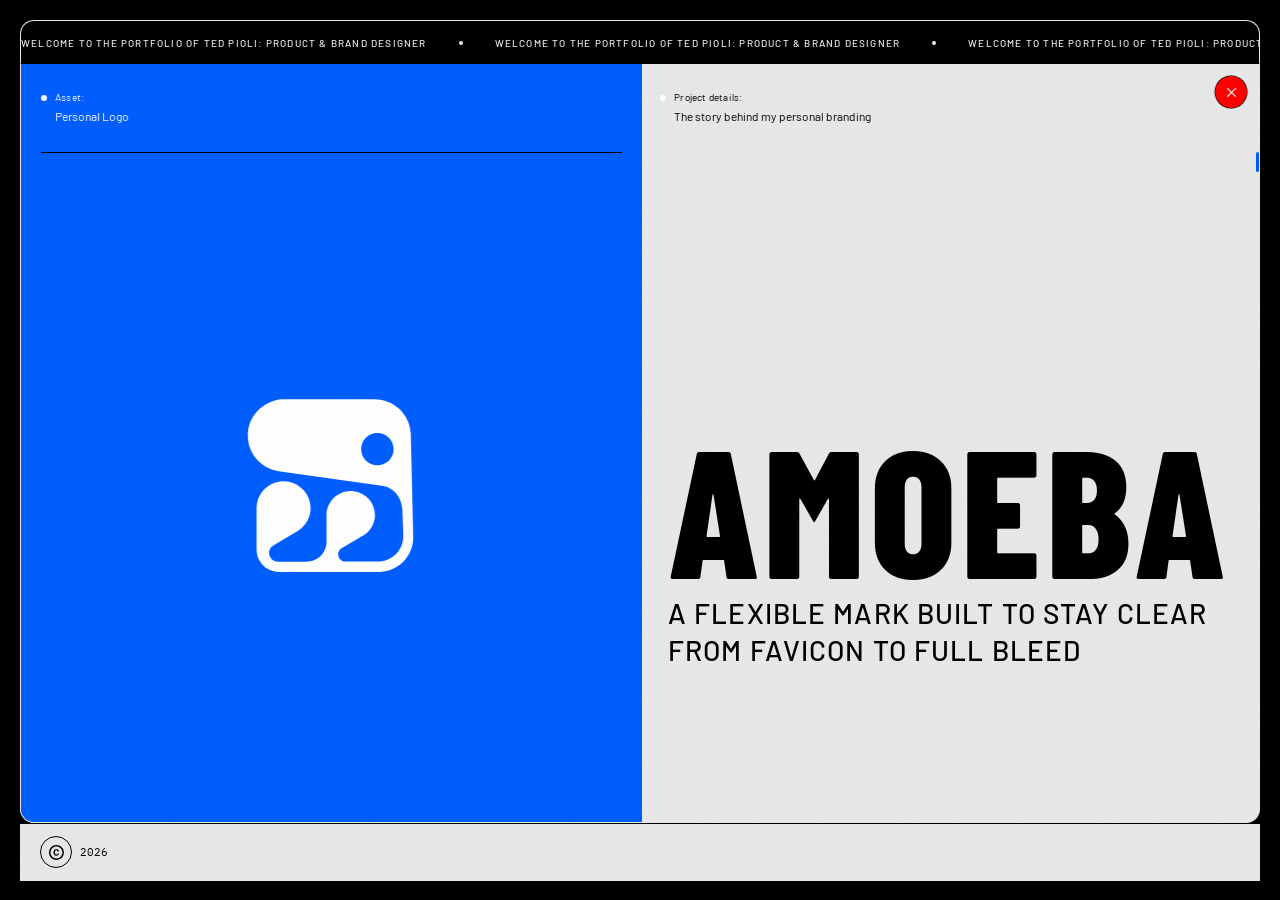
==== about.html @ 4e0f86b6 "Add the copyright overlay and showreel project so visitors can browse credits and a reel highlight, " ====
<!DOCTYPE html>
<html lang="en">
  <head>
    <meta charset="UTF-8" />
    <meta name="viewport" content="width=device-width, initial-scale=1.0, viewport-fit=cover" />
    <title>About the Logo — tedp.io</title>
    <link rel="preconnect" href="https://fonts.googleapis.com" />
    <link rel="preconnect" href="https://fonts.gstatic.com" crossorigin />
    <link
      href="https://fonts.googleapis.com/css2?family=Barlow:wght@300;400;500&family=Barlow+Condensed:wght@800&family=IBM+Plex+Mono:wght@300;400;500&display=swap"
      rel="stylesheet"
    />
    <link rel="stylesheet" href="styles.css?v=20250630top-banner-border" />
    <script>
      (function () {
        var theme = 'light';
        try {
          var saved = localStorage.getItem('theme');
          if (saved === 'dark' || saved === 'light') theme = saved;
        } catch (e) {}
        document.documentElement.setAttribute('data-theme', theme);
      })();
    </script>
    <script src="entry-guard.js"></script>
  </head>
  <body class="about-page is-about-enter-pending is-about-story-layout-pending">
    <script>
      (function () {
        try {
          if (window.matchMedia('(max-width: 900px)').matches) {
            document.body.classList.remove('is-about-enter-pending');
          }
        } catch (e) {}
      })();
    </script>
    <div class="site-grain" aria-hidden="true"></div>
    <div class="cursor-dot" id="cursor-dot" aria-hidden="true">
      <span class="cursor-dot-label text-label">Copy</span>
    </div>
    <div class="page-wrapper">
      <div class="top-banner-shell">
        <div
          class="top-banner-reveal"
          id="top-banner-shell"
          role="button"
          tabindex="0"
          aria-label="Hide announcement banner"
        >
          <div class="top-banner-marquee" id="top-banner-marquee">
            <div class="top-banner-marquee-track" id="top-banner-marquee-track" aria-hidden="true"></div>
          </div>
        </div>
      </div>
      <div class="app app--about">
        <button
          type="button"
          class="top-banner-reveal-edge"
          id="top-banner-reveal-edge"
          hidden
          aria-label="Show announcement banner"
        ></button>
        <div class="about-layout">
          <div class="about-layer about-layer--black">
            <div class="about-lockup about-lockup--right">
              <div class="meta-item">
                <div class="meta-label-row">
                  <span class="meta-dot"></span>
                  <span class="text-label meta-label">Project details</span>
                </div>
                <span class="text-ui-sm meta-value">The story behind my personal branding</span>
              </div>
            </div>

            <main class="about-panel-right" id="about-panel-right-scroll">
              <div class="project-text about-story">
                <div class="title-block about-story-title-block">
                  <h1 class="text-title project-title about-story-title">Amoeba</h1>
                  <h3 class="project-desc about-story-subhead">
                    A flexible mark built to stay clear from favicon to full bleed
                  </h3>
                </div>
                <div class="about-story-body">
                <p>
                  Lorem ipsum dolor sit amet, consectetur adipiscing elit. Sed do eiusmod tempor incididunt ut labore et dolore magna aliqua. Ut enim ad minim veniam, quis nostrud exercitation ullamco laboris nisi ut aliquip ex ea commodo consequat. Duis aute irure dolor in reprehenderit in voluptate velit esse cillum dolore eu fugiat nulla pariatur.
                </p>
                <p>
                  The personal mark began as a simple exercise in contrast: a geometric symbol that could hold its own at favicon scale and still feel intentional on a full-bleed slide. Early sketches explored how much personality could live inside a single silhouette before the form stopped reading as a logo and started reading as illustration.
                </p>
                <figure class="about-story-figure">
                  <div class="hero-panel">
                    <div class="hero-placeholder" role="img" aria-label="Early logo sketch exploration">
                      <svg class="hero-placeholder-icon" viewBox="0 0 24 24" fill="none" stroke="currentColor" stroke-width="1.5" aria-hidden="true">
                        <rect x="3" y="3" width="18" height="18" rx="2"/>
                        <circle cx="8.5" cy="8.5" r="1.5"/>
                        <path d="M21 15l-5-5L5 21"/>
                      </svg>
                    </div>
                  </div>
                </figure>
                <p>
                  Color was the second decision. Blue became the anchor because it already carried meaning across the portfolio — a signal of clarity, systems thinking, and the calm required to work inside complex product environments. The mark needed to feel native to that world rather than bolted on as decoration.
                </p>
                <p>
                  Typography followed structure. The wordmark was kept minimal so the symbol could lead in constrained spaces: browser tabs, app chrome, export sheets, and presentation covers. When the two appear together, the hierarchy is deliberate — icon first, name second, always with enough breathing room to avoid crowding.
                </p>
                <figure class="about-story-figure">
                  <div class="hero-panel">
                    <div class="hero-placeholder" role="img" aria-label="Mark scale comparison across surfaces">
                      <svg class="hero-placeholder-icon" viewBox="0 0 24 24" fill="none" stroke="currentColor" stroke-width="1.5" aria-hidden="true">
                        <rect x="3" y="3" width="18" height="18" rx="2"/>
                        <circle cx="8.5" cy="8.5" r="1.5"/>
                        <path d="M21 15l-5-5L5 21"/>
                      </svg>
                    </div>
                  </div>
                </figure>
                <p>
                  Texture entered later. Grain and soft noise were added to keep the brand from feeling overly clinical. The portfolio is full of precise interfaces; the identity needed a human counterweight — something that suggested craft, iteration, and the imperfect process behind polished outcomes.
                </p>
                <p>
                  Application rules stayed intentionally light. The logo should work on dark fields, saturated brand blue, and neutral paper-like backgrounds without requiring a separate system for every edge case. That flexibility mattered more than a large matrix of locked variants.
                </p>
                <figure class="about-story-figure">
                  <div class="hero-panel">
                    <div class="hero-placeholder" role="img" aria-label="Logo applied across portfolio surfaces">
                      <svg class="hero-placeholder-icon" viewBox="0 0 24 24" fill="none" stroke="currentColor" stroke-width="1.5" aria-hidden="true">
                        <rect x="3" y="3" width="18" height="18" rx="2"/>
                        <circle cx="8.5" cy="8.5" r="1.5"/>
                        <path d="M21 15l-5-5L5 21"/>
                      </svg>
                    </div>
                  </div>
                </figure>
                <p>
                  In practice, the mark functions as a signature rather than a campaign device. It appears where ownership matters: case study headers, contact surfaces, exported artifacts, and the quiet moments between projects when the site is simply waiting for the next piece of work.
                </p>
                <p>
                  The collaboration that produced the final form pushed the symbol toward something more legible at small sizes without sanding away its character. Review sessions focused on silhouette clarity, stroke weight, and how the mark sat beside project titles in the portfolio grid.
                </p>
                <p>
                  Versioning stayed lightweight. Rather than a large family of colorways, the system relies on a single primary mark, a reversed treatment for dark fields, and clear minimum-size guidance. That restraint keeps the identity easy to apply inside a site that already carries a lot of visual information.
                </p>
                <figure class="about-story-figure">
                  <div class="hero-panel">
                    <div class="hero-placeholder" role="img" aria-label="Final mark construction and spacing notes">
                      <svg class="hero-placeholder-icon" viewBox="0 0 24 24" fill="none" stroke="currentColor" stroke-width="1.5" aria-hidden="true">
                        <rect x="3" y="3" width="18" height="18" rx="2"/>
                        <circle cx="8.5" cy="8.5" r="1.5"/>
                        <path d="M21 15l-5-5L5 21"/>
                      </svg>
                    </div>
                  </div>
                </figure>
                <p>
                  Motion was considered but kept subtle. The static mark remains the default everywhere, while animation appears only where it reinforces orientation — page entry, overlay transitions, and small hover states that echo the portfolio’s existing interaction language.
                </p>
                <p>
                  The result is a compact identity system built for a working portfolio — recognizable, adaptable, and honest about its role. It does not try to dominate the work on display. It orients the viewer, names the practice, and gets out of the way.
                </p>
                <div class="about-story-signature" aria-hidden="true">
                  <img
                    class="about-story-signature-mark"
                    src="assets/about-signature-placeholder.svg"
                    alt=""
                    width="280"
                    height="72"
                    decoding="async"
                  />
                </div>
                </div>
              </div>
            </main>

            <a
              href="home.html"
              class="header-shade-close about-close"
              aria-label="Close and return to portfolio"
            >
              <svg width="14" height="14" viewBox="0 0 14 14" fill="none" stroke="currentColor" stroke-width="1.5" aria-hidden="true">
                <path d="M2 2l10 10M12 2L2 12" stroke-linecap="round"/>
              </svg>
            </a>
          </div>

          <div class="about-layer about-layer--blue">
            <div class="about-lockup about-lockup--left">
              <div class="meta-item">
                <div class="meta-label-row">
                  <span class="meta-dot"></span>
                  <span class="text-label meta-label">Asset</span>
                </div>
                <span class="text-ui-sm meta-value">Personal Logo</span>
              </div>
            </div>

            <aside class="about-panel-left" aria-label="About the logo">
              <div class="about-left-frame">
                <img
                  class="about-logo-mark"
                  src="assets/logo icon static.svg"
                  alt=""
                  width="220"
                  height="220"
                  decoding="async"
                />
              </div>
            </aside>

            <a
              href="home.html"
              class="header-shade-close about-close about-close--blue"
              aria-label="Close and return to portfolio"
            >
              <svg width="14" height="14" viewBox="0 0 14 14" fill="none" stroke="currentColor" stroke-width="1.5" aria-hidden="true">
                <path d="M2 2l10 10M12 2L2 12" stroke-linecap="round"/>
              </svg>
            </a>
          </div>
        </div>
      </div>

      <div class="footer-shell" id="footer-shell">
        <footer class="footer">
          <div class="footer-left">
            <div class="footer-copyright-group">
              <button type="button" class="footer-copyright-btn" aria-label="Copyright">
                <img src="assets/copyright.svg" alt="" class="footer-copyright-btn-icon" width="15" height="15" decoding="async" aria-hidden="true" />
              </button>
              <span class="text-caption text-display footer-year">2026</span>
            </div>
          </div>
        </footer>
      </div>
    </div>

    <div class="copyright-stage" id="copyright-stage" hidden aria-hidden="true"></div>

    <script src="cursor.js?v=20250630batch-v1"></script>
    <script src="marquee.js"></script>
    <script src="scrollbar.js"></script>
    <script src="pull-to-refresh.js?v=20250630batch-v1"></script>
    <script src="about.js?v=20250630batch-v1"></script>
    <script src="copyright.js?v=20250630batch-v1"></script>
  </body>
</html>
---- styles.css ----
*, *::before, *::after {
  box-sizing: border-box;
  margin: 0;
  padding: 0;
}

:root {
  --bg-page: #000000;
  --bg-app: var(--bg-main);
  --bg-header: var(--bg-app);
  --bg-sidebar: var(--bg-main);
  --bg-projects-panel: var(--bg-sidebar);
  --bg-main: #e8e8e8;
  --bg-hover: rgba(0, 0, 0, 0.04);
  --border-width: 0.5px;
  --site-chrome-border-width: 1px;
  --border: rgba(0, 0, 0, 0.1);
  --border-subtle: rgba(0, 0, 0, 0.06);
  --text-primary: #000000;
  --logo-part-filter: brightness(0) saturate(100%) invert(94%) sepia(3%) saturate(13%) hue-rotate(314deg) brightness(104%) contrast(92%);
  --text-gray: #000000;
  --text-secondary: var(--text-gray);
  --text-muted: #000000;
  --meta-dot: #000000;
  --accent: #2563eb;
  --app-border: rgba(0, 0, 0, 0.06);
  --project-number-bg: rgba(0, 0, 0, 0.02);
  --project-number-border: rgba(0, 0, 0, 0.12);
  --project-number-radius: 6px;
  --app-shadow: 0 32px 100px rgba(0, 0, 0, 0.12);
  --font-sans: 'Barlow', system-ui, sans-serif;
  --font-mono: 'IBM Plex Mono', monospace;
  --font-project-title: 'IBM Plex Mono', monospace;
  --font-project-detail-title: 'Barlow Condensed', sans-serif;
  --font-project-subhead: 'Saira Extra Condensed', sans-serif;
  --font-family-sans: var(--font-sans);
  --font-family-display: var(--font-project-title);
  --text-size-overline: 10px;
  --text-size-caption-sm: 9px;
  --text-size-caption: 11px;
  --text-size-ui-sm: 12px;
  --text-size-ui: 13px;
  --text-size-heading: calc(12px * 1.35);
  --text-size-subtitle: calc(12px * 1.625);
  --text-size-project-subhead: clamp(20px, 1.35vw + 14px, 28px);
  --text-leading-subhead: 1.32;
  --text-size-prose: calc(13px * 2.25);
  --text-size-title: clamp(28px, 5vw, calc(19px * 4));
  --text-size-list: calc(12px * 1.35 - 3px);
  --text-size-list-meta: calc(10px * 1.2);
  --text-leading-tight: 1.1;
  --text-leading-snug: 1.15;
  --text-leading-prose: 1.35;
  --text-leading-normal: 1.4;
  --text-leading-relaxed: 1.6;
  --text-leading-loose: 1.65;
  --text-tracking-tight: -0.02em;
  --text-tracking-display: 0.03em;
  --text-tracking-label: 0.02em;
  --text-tracking-project-subhead: 0.06em;
  --text-tracking-caps: 0.12em;
  --text-weight-light: 300;
  --text-weight-regular: 400;
  --text-weight-medium: 500;
  --text-weight-bold: 700;
  --sidebar-min: 220px;
  --sidebar-width: 388px;
  --sidebar-width-default: 388px;
  --sidebar-desc-threshold: calc(var(--sidebar-width-default) * 1.3);
  --sidebar-filter-wrap-threshold: 388px;
  --sidebar-reopen-tab-width: 36px;
  --sidebar-collapsed-content-gap: 12px;
  --sidebar-desktop-duration: var(--duration-normal);
  --sidebar-panel-toggle-duration: 0.38s;
  --sidebar-panel-toggle-ease: cubic-bezier(0.34, 1.2, 0.64, 1);
  --main-inline-padding-expanded: 28px;
  --divider-color: rgba(0, 0, 0, 0.1);
  --divider-hover: rgba(0, 0, 0, 0.22);
  --brand-blue: #005eff;
  --brand-green: #00a04e;
  --cursor-size: 8px;
  --cursor-size-hover: 11px;
  --cursor-hidden: url("data:image/svg+xml,%3Csvg xmlns='http://www.w3.org/2000/svg' width='1' height='1'%3E%3C/svg%3E") 0 0, none;
  --cursor-col-resize: url("data:image/svg+xml,%3Csvg xmlns='http://www.w3.org/2000/svg' width='32' height='32' viewBox='0 0 32 32'%3E%3Crect x='15' y='8' width='2' height='16' fill='%23005eff'/%3E%3Cpath fill='%23005eff' d='M14 15v2h5v4l-6-5 6-5v4h-5z'/%3E%3Cpath fill='%23005eff' d='M18 15v2h-5v4l6-5-6-5v4h5z'/%3E%3C/svg%3E") 16 16, col-resize;
  --cursor-ns-resize: url("data:image/svg+xml,%3Csvg xmlns='http://www.w3.org/2000/svg' width='32' height='32' viewBox='0 0 32 32'%3E%3Crect x='8' y='15' width='16' height='2' fill='%23005eff'/%3E%3Cpath fill='%23005eff' d='M15 6h2v6h4l-5 5-5-5h4V6z'/%3E%3Cpath fill='%23005eff' d='M15 26h2v-6h4l-5-5-5 5h4v6z'/%3E%3C/svg%3E") 16 16, ns-resize;
  --cursor-footer-reveal-up: url("data:image/svg+xml,%3Csvg xmlns='http://www.w3.org/2000/svg' width='32' height='32' viewBox='0 0 32 32'%3E%3Cg transform='scale(1,-1) translate(0,-32)'%3E%3Crect x='8' y='15' width='16' height='2' fill='%23005eff'/%3E%3Cpath fill='%23005eff' d='M15 6h2v6h4l-5 5-5-5h4V6z'/%3E%3C/g%3E%3C/svg%3E") 16 16, pointer;
  --cursor-footer-reveal-down: url("data:image/svg+xml,%3Csvg xmlns='http://www.w3.org/2000/svg' width='32' height='32' viewBox='0 0 32 32'%3E%3Crect x='8' y='15' width='16' height='2' fill='%23005eff'/%3E%3Cpath fill='%23005eff' d='M15 6h2v6h4l-5 5-5-5h4V6z'/%3E%3C/svg%3E") 16 16, pointer;
  --project-item-hover-bg: var(--brand-blue);
  --project-item-focus-outline: color-mix(in srgb, var(--brand-blue) 50%, white);
  --project-item-pressed-bg: #004bcc;
  --project-item-highlight-gap: 3px;
  --red-close-btn-size: 28px;
  --red-close-btn-bg: #ff0000;
  --red-close-btn-hover-bg: color-mix(in srgb, #ffffff 16%, #ff0000);
  --red-close-btn-hover-border: color-mix(in srgb, #000000 10%, #ff0000);
  --red-close-btn-active-bg: #cc0000;
  --red-close-btn-outer-border: 0 0 0 0.5px #000000;
  --project-item-text-default: #000000;
  --project-item-text-muted: #000000;
  --project-item-text-category: #000000;
  --project-item-tag-border: #000000;
  --project-item-tag-shadow: none;
  --project-item-divider: #000000;
  --project-list-text-size: var(--text-size-list);
  --header-height: calc(52px * 1.125);
  --header-padding-inline: 20px;
  --footer-height: calc(44px * 1.125 + 8px);
  --window-padding: 20px;
  --window-radius: 14px;
  --metadata-group-radius: 14px;
  --window-border: #000000;
  --content-radius: 10px;
  --icon-size: 16px;
  --folder-icon-size: calc(var(--icon-size) * 1.5);
  --folder-icon-color: #000000;
  --ease-smooth: cubic-bezier(0.4, 0, 0.2, 1);
  --ease-soft: cubic-bezier(0.33, 1, 0.68, 1);
  --duration-fast: 0.22s;
  --duration-normal: 0.32s;
  --duration-theme: 0.5s;
  --landing-exit-duration: 0.52s;
  --ease-theme: cubic-bezier(0.4, 0, 0.2, 1);
  --footer-control-size: 26px;
  --theme-toggle-size: 32px;
  --theme-moon-icon-height: 17px;
  --theme-moon-icon-width: calc(22 / 24 * var(--theme-moon-icon-height));
  --theme-sun-icon-height: 20px;
  --theme-sun-icon-width: calc(29 / 28 * var(--theme-sun-icon-height));
  --footer-banner-max-height: 44px;
  --top-banner-marquee-gap: 32px;
  --footer-reveal-height: 0px;
  --scrollbar-size: 3px;
  --scrollbar-thumb: var(--brand-blue);
  --scrollbar-thumb-radius: 999px;
  --scrollbar-thumb-length: 20px;
  --hero-placeholder-bg: rgba(0, 0, 0, 0.1);
  --banner-header-divider: #000000;
  --project-list-fade-height: 48px;
  --project-list-fade-color: rgba(0, 0, 0, 0.1);
  --filter-pill-gap: calc(6px * 1.25);
  --filter-pill-padding-inline: calc(18px * 1.25);
  --sketchbook-column-gap: 32px;
  --logofolio-column-gap: 10px;
  --logofolio-row-gap: 14px;
  --logofolio-card-radius: 10px;
  --theme-card-gap: 10px;
  --theme-card-radius: 8px;
  --sticky-header-padding-block: 0;
  --sticky-header-chrome-pad-top: 6px;
  --sticky-header-chrome-pad-bottom: 8px;
  --sticky-header-chrome-pad-block: var(--sticky-header-chrome-pad-top);
  --sticky-header-main-pad-block: var(--sticky-header-chrome-pad-top);
  --sticky-header-row-gap: 5px;
  --sticky-header-align-height: 68px;
  --sticky-header-host-stuck-top: -20px;
  --sticky-project-number-size: 40px;
  --sticky-header-main-row-height: calc(
    var(--sticky-header-chrome-pad-top)
    + var(--sticky-project-number-size)
    + var(--sticky-header-chrome-pad-bottom)
  );
  --sticky-header-fixed-height: var(--sticky-header-main-row-height);
  --sticky-project-number-center-y: calc(
    var(--sticky-header-chrome-pad-top) + var(--sticky-project-number-size) / 2
  );
  --sidebar-reopen-tab-sticky-top: var(--sticky-header-chrome-pad-top);
  --tooltip-bg: #000000;
  --tooltip-color: #ffffff;
  --tooltip-border: rgba(255, 255, 255, 0.12);
  --tooltip-padding-x: 12px;
  --tooltip-padding-y: 7px;
  --tooltip-gap: 8px;
  --tooltip-radius-pill: 999px;
  --tooltip-radius-card: var(--content-radius);
  --tooltip-card-width: 260px;
  --tooltip-shadow: var(--app-shadow);
  --tooltip-z-index: 100002;
  --grain-z-index: 2147483646;
  --grain-opacity: 0.1;
  --grain-blend-mode: multiply;
  --grain-tile-size: 200px;
}

[data-theme='dark'] {
  --tooltip-bg: #000000;
  --tooltip-color: #ffffff;
  --tooltip-border: rgba(255, 255, 255, 0.12);
  --bg-app: #000000;
  --bg-header: #000000;
  --bg-sidebar: #000000;
  --bg-projects-panel: #000000;
  --bg-main: #000000;
  --bg-hover: rgba(255, 255, 255, 0.04);
  --border: rgba(255, 255, 255, 0.08);
  --border-subtle: rgba(255, 255, 255, 0.05);
  --text-primary: #f0f0f0;
  --logo-part-filter: brightness(0) saturate(100%) invert(94%) sepia(3%) saturate(13%) hue-rotate(314deg) brightness(104%) contrast(92%);
  --text-gray: #a8b0b8;
  --text-secondary: var(--text-gray);
  --text-muted: var(--text-gray);
  --meta-dot: rgba(255, 255, 255, 0.15);
  --app-border: rgba(255, 255, 255, 0.04);
  --project-number-bg: rgba(255, 255, 255, 0.02);
  --project-number-border: rgba(255, 255, 255, 0.12);
  --app-shadow: 0 32px 100px rgba(0, 0, 0, 0.4);
  --divider-color: rgba(255, 255, 255, 0.08);
  --divider-hover: rgba(255, 255, 255, 0.22);
  --brand-green: #00c05a;
  --project-item-text-default: #e4e8ec;
  --project-item-text-muted: #9ca5ae;
  --project-item-text-category: #727b85;
  --project-item-divider: var(--border);
  --window-border: var(--border);
  --site-chrome-border: #ffffff;
  --project-list-fade-color: rgba(0, 0, 0, 0.35);
  --grain-opacity: 0.14;
  --grain-blend-mode: soft-light;
  --project-item-tag-border: var(--border);
  --project-item-tag-shadow: 0 0 0 0.5px #000000;
}

[data-theme='dark'],
html:not([data-theme]) {
  --hero-placeholder-bg: #111111;
  --banner-header-divider: var(--site-chrome-border, #ffffff);
}

[data-theme='light'] {
  --tooltip-bg: #000000;
  --tooltip-color: #ffffff;
  --tooltip-border: rgba(255, 255, 255, 0.12);
  --bg-page: #000000;
  --bg-main: #e8e8e8;
  --bg-app: var(--bg-main);
  --bg-header: var(--bg-app);
  --bg-sidebar: var(--bg-main);
  --bg-hover: rgba(0, 0, 0, 0.04);
  --border: rgba(0, 0, 0, 0.1);
  --border-subtle: rgba(0, 0, 0, 0.06);
  --text-primary: #000000;
  --text-gray: #000000;
  --text-secondary: var(--text-gray);
  --text-muted: #000000;
  --meta-dot: #000000;
  --accent: #2563eb;
  --app-border: rgba(0, 0, 0, 0.06);
  --project-number-bg: rgba(0, 0, 0, 0.02);
  --project-number-border: rgba(0, 0, 0, 0.12);
  --app-shadow: 0 32px 100px rgba(0, 0, 0, 0.12);
  --divider-color: rgba(0, 0, 0, 0.1);
  --divider-hover: rgba(0, 0, 0, 0.22);
  --brand-blue: #005eff;
  --brand-green: #00a04e;
  --cursor-size: 8px;
  --cursor-size-hover: 11px;
  --cursor-hidden: url("data:image/svg+xml,%3Csvg xmlns='http://www.w3.org/2000/svg' width='1' height='1'%3E%3C/svg%3E") 0 0, none;
  --cursor-col-resize: url("data:image/svg+xml,%3Csvg xmlns='http://www.w3.org/2000/svg' width='32' height='32' viewBox='0 0 32 32'%3E%3Crect x='15' y='8' width='2' height='16' fill='%23005eff'/%3E%3Cpath fill='%23005eff' d='M14 15v2h5v4l-6-5 6-5v4h-5z'/%3E%3Cpath fill='%23005eff' d='M18 15v2h-5v4l6-5-6-5v4h5z'/%3E%3C/svg%3E") 16 16, col-resize;
  --cursor-ns-resize: url("data:image/svg+xml,%3Csvg xmlns='http://www.w3.org/2000/svg' width='32' height='32' viewBox='0 0 32 32'%3E%3Crect x='8' y='15' width='16' height='2' fill='%23005eff'/%3E%3Cpath fill='%23005eff' d='M15 6h2v6h4l-5 5-5-5h4V6z'/%3E%3Cpath fill='%23005eff' d='M15 26h2v-6h4l-5-5-5 5h4v6z'/%3E%3C/svg%3E") 16 16, ns-resize;
  --cursor-footer-reveal-up: url("data:image/svg+xml,%3Csvg xmlns='http://www.w3.org/2000/svg' width='32' height='32' viewBox='0 0 32 32'%3E%3Cg transform='scale(1,-1) translate(0,-32)'%3E%3Crect x='8' y='15' width='16' height='2' fill='%23005eff'/%3E%3Cpath fill='%23005eff' d='M15 6h2v6h4l-5 5-5-5h4V6z'/%3E%3C/g%3E%3C/svg%3E") 16 16, pointer;
  --cursor-footer-reveal-down: url("data:image/svg+xml,%3Csvg xmlns='http://www.w3.org/2000/svg' width='32' height='32' viewBox='0 0 32 32'%3E%3Crect x='8' y='15' width='16' height='2' fill='%23005eff'/%3E%3Cpath fill='%23005eff' d='M15 6h2v6h4l-5 5-5-5h4V6z'/%3E%3C/svg%3E") 16 16, pointer;
  --project-item-hover-bg: var(--brand-blue);
  --project-item-focus-outline: color-mix(in srgb, var(--brand-blue) 50%, white);
  --project-item-pressed-bg: #004bcc;
  --project-item-text-default: #000000;
  --project-item-text-muted: #000000;
  --project-item-text-category: #000000;
  --project-item-tag-border: #000000;
  --project-item-tag-shadow: none;
  --project-item-divider: #000000;
  --project-list-text-size: var(--text-size-list);
  --project-list-fade-color: rgba(0, 0, 0, 0.1);
  --hero-placeholder-bg: rgba(0, 0, 0, 0.1);
  --grain-opacity: 0.1;
  --grain-blend-mode: multiply;
}

html {
  height: -webkit-fill-available;
}

html, body {
  height: 100%;
}

body {
  font-family: var(--font-sans);
  background: var(--bg-page);
  color: var(--text-primary);
  min-height: 100%;
  min-height: -webkit-fill-available;
  min-height: 100svh;
  overflow: hidden;
  -webkit-font-smoothing: antialiased;
  -moz-osx-font-smoothing: grayscale;
}

@media (prefers-reduced-motion: no-preference) {
  html.is-theme-transitioning *,
  html.is-theme-transitioning *::before,
  html.is-theme-transitioning *::after {
    transition-property: background-color, color, border-color, box-shadow, fill, stroke, opacity, outline-color, filter;
    transition-duration: var(--duration-theme);
    transition-timing-function: var(--ease-theme);
  }

  html.is-theme-transitioning .theme-icon-stack,
  html.is-theme-transitioning .theme-icon-img,
  html.is-theme-transitioning .cursor-dot,
  html.is-theme-transitioning .cursor-dot-label {
    transition-property: none;
  }

  html.is-theme-transitioning .site-grain {
    transition-property: opacity;
    transition-duration: var(--duration-theme);
    transition-timing-function: var(--ease-theme);
  }

  ::view-transition-old(root),
  ::view-transition-new(root) {
    animation-duration: var(--duration-theme);
    animation-timing-function: var(--ease-theme);
  }
}

.site-grain {
  position: fixed;
  inset: 0;
  z-index: var(--grain-z-index);
  pointer-events: none;
  user-select: none;
  opacity: var(--grain-opacity);
  mix-blend-mode: var(--grain-blend-mode);
  background-image: url("data:image/svg+xml,%3Csvg xmlns='http://www.w3.org/2000/svg' width='256' height='256'%3E%3Cfilter id='g'%3E%3CfeTurbulence type='fractalNoise' baseFrequency='0.72' numOctaves='4' stitchTiles='stitch'/%3E%3CfeColorMatrix type='saturate' values='0'/%3E%3C/filter%3E%3Crect width='100%25' height='100%25' filter='url(%23g)'/%3E%3C/svg%3E");
  background-repeat: repeat;
  background-size: var(--grain-tile-size) var(--grain-tile-size);
  filter: contrast(1.35) brightness(1.05);
  transform: translateZ(0);
  backface-visibility: hidden;
}

/* ── Type System ── */

/* Display scale */
h1,
.text-title {
  font-family: var(--font-family-display);
  font-size: var(--detail-title-size, var(--text-size-title));
  font-weight: var(--text-weight-regular);
  line-height: var(--text-leading-snug);
  letter-spacing: var(--text-tracking-display);
  color: var(--text-primary);
}

.text-prose,
.project-text p {
  font-family: var(--font-family-display);
  font-size: var(--text-size-prose);
  font-weight: var(--text-weight-light);
  line-height: var(--text-leading-prose);
  color: var(--text-secondary);
}

h3,
.text-subtitle {
  font-size: var(--text-size-subtitle);
  font-weight: var(--text-weight-regular);
  line-height: var(--text-leading-relaxed);
  color: var(--text-gray);
}

h4,
.text-heading {
  font-size: var(--text-size-heading);
  font-weight: var(--text-weight-regular);
  line-height: 1.5;
  color: var(--text-secondary);
}

h5,
.text-ui {
  font-family: var(--font-family-sans);
  font-size: var(--text-size-ui-sm);
  font-weight: var(--text-weight-regular);
  line-height: var(--text-leading-normal);
  color: var(--text-primary);
}

h2.text-overline,
h6,
.text-overline {
  font-family: var(--font-family-sans);
  font-size: var(--text-size-overline);
  font-weight: var(--text-weight-regular);
  line-height: var(--text-leading-snug);
  letter-spacing: var(--text-tracking-caps);
  text-transform: uppercase;
  color: var(--text-muted);
}

/* Labels & captions */
.text-label {
  font-family: var(--font-family-sans);
  font-size: var(--text-size-overline);
  font-weight: var(--text-weight-regular);
  line-height: var(--text-leading-snug);
  letter-spacing: var(--text-tracking-label);
  color: var(--text-muted);
}

.text-caption {
  font-family: var(--font-family-sans);
  font-size: var(--text-size-caption);
  font-weight: var(--text-weight-regular);
  line-height: var(--text-leading-normal);
}

.text-caption-sm {
  font-size: var(--text-size-caption-sm);
}

/* Body & UI */
.text-body {
  font-family: var(--font-family-sans);
  font-size: var(--text-size-ui);
  font-weight: var(--text-weight-light);
  line-height: var(--text-leading-normal);
}

.text-ui-sm {
  font-family: var(--font-family-sans);
  font-size: var(--text-size-ui-sm);
  font-weight: var(--text-weight-regular);
  line-height: var(--text-leading-normal);
}

.text-summary {
  font-family: var(--font-family-sans);
  font-size: var(--text-size-ui-sm);
  font-weight: var(--text-weight-regular);
  line-height: var(--text-leading-loose);
}

/* Project detail body — unified descriptive tier (text-summary) */
.project-intro .summary-label,
.project-intro .meta-label,
.sticky-header .metadata-row--compact .meta-label {
  font-family: var(--font-family-sans);
  font-size: var(--text-size-ui-sm);
  font-weight: var(--text-weight-regular);
  line-height: var(--text-leading-loose);
  letter-spacing: normal;
  text-transform: none;
}

/* Labels keep muted gray; body copy uses primary white */
.project-intro .summary-label,
.project-intro .meta-label,
.sticky-header .metadata-row--compact .meta-label {
  color: var(--text-gray);
}

.project-intro .summary-body,
.project-intro .meta-value,
.sticky-header .metadata-row--compact .meta-value {
  font-family: var(--font-sans);
  font-size: calc(var(--text-size-ui-sm) * 1.25);
  font-weight: var(--text-weight-regular);
  line-height: var(--text-leading-loose);
  letter-spacing: normal;
  text-transform: none;
  color: #ffffff;
}

/* Project subhead — tall condensed display (project details only) */
.project-intro .project-desc {
  font-family: var(--font-project-subhead);
  font-size: var(--text-size-project-subhead);
  font-weight: 600;
  line-height: 0.96;
  letter-spacing: var(--text-tracking-project-subhead);
  text-transform: uppercase;
  color: #ffffff;
}

.project-intro .summary-body .summary-lead {
  color: inherit;
}

[data-theme='light'] .project-intro .project-desc {
  color: var(--text-primary);
}

[data-theme='light'] .project-intro .summary-body,
[data-theme='light'] .project-intro .meta-value,
[data-theme='light'] .sticky-header .metadata-row--compact .meta-value {
  color: var(--text-primary);
}

[data-theme='light'] .project-intro .summary-body .summary-lead {
  color: inherit;
}

/* Lists */
.text-list {
  font-size: var(--text-size-list);
  font-weight: var(--text-weight-light);
  line-height: 1;
}

.text-list-meta {
  font-size: var(--text-size-list-meta);
  font-weight: var(--text-weight-light);
  line-height: 1;
}

/* Modifiers */
.text-display {
  font-family: var(--font-family-display);
}

.text-input {
  font-family: var(--font-family-sans);
  font-size: var(--text-size-ui);
  font-weight: var(--text-weight-light);
  line-height: var(--text-leading-normal);
}

.text-strong {
  font-weight: var(--text-weight-bold);
}

@media (hover: hover) and (pointer: fine) {
  html,
  body {
    cursor: var(--cursor-hidden) !important;
  }

  html *,
  html *::before,
  html *::after {
    cursor: var(--cursor-hidden) !important;
  }

  input,
  textarea {
    cursor: var(--cursor-hidden) !important;
  }
}

.sidebar-resizer,
.sidebar-resizer::after {
  cursor: col-resize !important;
}

.footer-resizer,
.footer-resizer::after {
  display: none;
}

.cursor-dot {
  position: fixed;
  top: 0;
  left: 0;
  display: flex;
  align-items: center;
  justify-content: center;
  width: var(--cursor-size);
  height: var(--cursor-size);
  padding: 0;
  border-radius: 50%;
  background: var(--brand-blue);
  pointer-events: none;
  z-index: 99999;
  transform: translate3d(0, 0, 0) translate(-50%, -50%);
  will-change: transform;
  overflow: hidden;
  transition:
    width 0.15s ease,
    height 0.15s ease,
    padding 0.15s ease,
    border-radius 0.15s ease,
    background-color 0.12s ease,
    opacity 0.12s ease;
  opacity: 0;
}

.cursor-dot-label {
  font-family: var(--font-family-sans);
  font-size: var(--text-size-overline);
  font-weight: var(--text-weight-medium);
  line-height: 1;
  color: var(--brand-blue);
  text-transform: lowercase;
  letter-spacing: var(--text-tracking-label);
  opacity: 0;
  transition: opacity 0.12s ease 0.05s;
  pointer-events: none;
  user-select: none;
}

.cursor-dot.is-visible {
  opacity: 1;
}

@media not ((hover: hover) and (pointer: fine)) {
  .cursor-dot {
    display: none !important;
  }
}

.cursor-dot.is-hover {
  width: var(--cursor-size-hover);
  height: var(--cursor-size-hover);
  background: #ffffff;
}

.cursor-dot.is-landing-launch {
  width: var(--cursor-size-hover);
  height: var(--cursor-size-hover);
  background: #000000;
}

.cursor-dot.is-active {
  width: var(--cursor-size);
  height: var(--cursor-size);
  padding: 0;
  border-radius: 50%;
  background: #ffffff;
}

.cursor-dot.is-landing-launch.is-active {
  background: #000000;
}

.cursor-dot.is-copy-pill {
  width: 46px;
  height: 22px;
  padding: 0;
  border-radius: 999px;
  background: #000000;
}

.cursor-dot.is-copy-pill .cursor-dot-label {
  opacity: 1;
  color: #ffffff;
}

.cursor-dot.is-copy-pill.is-active {
  width: var(--cursor-size);
  height: var(--cursor-size);
  padding: 0;
  border-radius: 50%;
  background: #000000;
}

.cursor-dot.is-copy-pill.is-active .cursor-dot-label {
  opacity: 0;
  transition-delay: 0s;
}

body.about-page .cursor-dot.is-about-blue,
body.is-about-open .cursor-dot.is-about-blue,
body.profile-page .cursor-dot.is-about-blue,
body.is-profile-open .cursor-dot.is-about-blue {
  background: #ffffff;
}

body.about-page .cursor-dot.is-about-blue.is-hover,
body.is-about-open .cursor-dot.is-about-blue.is-hover,
body.profile-page .cursor-dot.is-about-blue.is-hover,
body.is-profile-open .cursor-dot.is-about-blue.is-hover,
body.about-page .cursor-dot.is-about-blue.is-active,
body.is-about-open .cursor-dot.is-about-blue.is-active,
body.profile-page .cursor-dot.is-about-blue.is-active,
body.is-profile-open .cursor-dot.is-about-blue.is-active {
  background: #ffffff;
}

body .cursor-dot.is-info-blue,
body .cursor-dot.is-info-blue.is-hover,
body .cursor-dot.is-info-blue.is-active {
  background: #ffffff;
}

body.about-page .cursor-dot.is-about-logo,
body.is-about-open .cursor-dot.is-about-logo,
body.profile-page .cursor-dot.is-about-logo,
body.is-profile-open .cursor-dot.is-about-logo {
  background: var(--brand-blue);
}

body.about-page .cursor-dot.is-about-logo.is-hover,
body.is-about-open .cursor-dot.is-about-logo.is-hover,
body.profile-page .cursor-dot.is-about-logo.is-hover,
body.is-profile-open .cursor-dot.is-about-logo.is-hover,
body.about-page .cursor-dot.is-about-logo.is-active,
body.is-about-open .cursor-dot.is-about-logo.is-active,
body.profile-page .cursor-dot.is-about-logo.is-active,
body.is-profile-open .cursor-dot.is-about-logo.is-active {
  background: var(--brand-blue);
}

.page-wrapper {
  min-height: 100vh;
  min-height: -webkit-fill-available;
  min-height: 100dvh;
  min-height: 100svh;
  height: 100vh;
  height: -webkit-fill-available;
  height: 100dvh;
  height: 100svh;
  max-height: 100svh;
  max-height: -webkit-fill-available;
  display: flex;
  flex-direction: column;
  padding: var(--window-padding);
  box-sizing: border-box;
}

.top-banner-shell {
  flex-shrink: 0;
  width: 100%;
  overflow: hidden;
  position: relative;
  z-index: 4;
}

.top-banner-reveal {
  max-height: var(--footer-banner-max-height);
  height: var(--footer-banner-max-height);
  overflow: hidden;
  flex-shrink: 0;
  background: var(--bg-page);
  position: relative;
  z-index: 1;
  cursor: pointer;
  border: var(--site-chrome-border-width) solid var(--bg-sidebar);
  border-bottom: var(--site-chrome-border-width) solid var(--banner-header-divider);
  border-radius: var(--window-radius) var(--window-radius) 0 0;
  transition:
    max-height var(--duration-normal) var(--ease-soft),
    height var(--duration-normal) var(--ease-soft),
    opacity var(--duration-normal) var(--ease-soft),
    transform var(--duration-normal) var(--ease-soft);
}

body.is-top-banner-hidden .top-banner-reveal {
  max-height: 0;
  height: 0;
  opacity: 0;
  pointer-events: none;
}

body.is-top-banner-hidden .app {
  border-top: var(--site-chrome-border-width) solid var(--bg-sidebar);
  border-radius: var(--window-radius);
  transition:
    border-top-color var(--duration-normal) var(--ease-soft),
    border-radius var(--duration-normal) var(--ease-soft);
}

[data-theme='dark'] body.is-top-banner-hidden .app {
  border-top-color: var(--site-chrome-border);
}

body.is-top-banner-hidden .app:has(.top-banner-reveal-edge:hover),
body.is-top-banner-hidden .app:has(.top-banner-reveal-edge:focus-visible),
body.is-top-banner-hidden .app:has(.top-banner-reveal-edge:active) {
  border-top-color: var(--brand-blue);
}

.top-banner-reveal-edge {
  display: none;
  position: absolute;
  top: 0;
  left: 0;
  right: 0;
  height: 12px;
  margin: 0;
  padding: 0;
  border: none;
  border-top: 0.5px solid transparent;
  background: transparent;
  cursor: pointer;
  z-index: 12;
  transition:
    border-color var(--duration-fast) var(--ease-smooth),
    background-color var(--duration-fast) var(--ease-smooth);
}

body.is-top-banner-hidden .top-banner-reveal-edge {
  display: block;
}

body.is-top-banner-hidden .top-banner-reveal-edge:hover,
body.is-top-banner-hidden .top-banner-reveal-edge:focus-visible,
body.is-top-banner-hidden .top-banner-reveal-edge:active {
  border-top-color: var(--brand-blue);
  outline: none;
}

body.is-top-banner-hidden .top-banner-reveal-edge:active {
  background: color-mix(in srgb, var(--brand-blue) 10%, transparent);
}

body.is-bottom-banner-hidden .app:has(.bottom-banner-reveal-edge:hover),
body.is-bottom-banner-hidden .app:has(.bottom-banner-reveal-edge:focus-visible),
body.is-bottom-banner-hidden .app:has(.bottom-banner-reveal-edge:active) {
  border-bottom-color: var(--brand-blue);
}

.bottom-banner-reveal-edge {
  display: none;
  position: absolute;
  bottom: 0;
  left: 0;
  right: 0;
  height: 12px;
  margin: 0;
  padding: 0;
  border: none;
  border-bottom: 0.5px solid transparent;
  background: transparent;
  cursor: pointer;
  z-index: 12;
  transition:
    border-color var(--duration-fast) var(--ease-smooth),
    background-color var(--duration-fast) var(--ease-smooth);
}

body.is-bottom-banner-hidden .bottom-banner-reveal-edge {
  display: block;
}

body.is-bottom-banner-hidden .bottom-banner-reveal-edge:hover,
body.is-bottom-banner-hidden .bottom-banner-reveal-edge:focus-visible,
body.is-bottom-banner-hidden .bottom-banner-reveal-edge:active {
  border-bottom-color: var(--brand-blue);
  outline: none;
}

body.is-bottom-banner-hidden .bottom-banner-reveal-edge:active {
  background: color-mix(in srgb, var(--brand-blue) 10%, transparent);
}

.top-banner-marquee {
  width: 100%;
  height: var(--footer-banner-max-height);
  display: flex;
  align-items: center;
  overflow: hidden;
}

.top-banner-marquee-track {
  display: flex;
  align-items: center;
  gap: var(--top-banner-marquee-gap);
  width: max-content;
  animation: footer-marquee 24s linear infinite;
  animation-play-state: running;
}

.marquee-text-dot {
  flex-shrink: 0;
  width: 4px;
  height: 4px;
  border-radius: 50%;
  background: #ffffff;
  opacity: 0.92;
}

.marquee-text {
  flex-shrink: 0;
  white-space: nowrap;
  font-family: var(--font-sans);
  font-size: calc(14px - 3pt);
  font-weight: var(--text-weight-medium);
  line-height: 1.2;
  letter-spacing: var(--text-tracking-caps);
  text-transform: uppercase;
  color: #fff;
  opacity: 0.92;
}

.marquee-text-separator {
  flex-shrink: 0;
  color: #fff;
  opacity: 0.45;
  font-size: var(--text-size-caption);
  line-height: 1;
}

.app {
  position: relative;
  width: 100%;
  flex: 1 1 auto;
  min-height: 0;
  background: var(--bg-app);
  display: flex;
  flex-direction: column;
  overflow: hidden;
  border: var(--site-chrome-border-width) solid var(--bg-sidebar);
  border-top: none;
  border-radius: 0 0 var(--window-radius) var(--window-radius);
  box-shadow: var(--app-shadow);
  transition:
    border-top-color var(--duration-normal) var(--ease-soft),
    border-radius var(--duration-normal) var(--ease-soft);
}

[data-theme='dark'] .top-banner-shell,
[data-theme='dark'] .top-banner-reveal,
[data-theme='dark'] .app {
  border-color: var(--site-chrome-border);
}

[data-theme='dark'] .header {
  border-bottom-color: var(--site-chrome-border);
}

[data-theme='dark'] .footer {
  border-top: var(--site-chrome-border-width) solid var(--site-chrome-border);
}

[data-theme='dark'] .sidebar-resizer::after,
[data-theme='dark'] .sidebar-resizer:hover::after,
[data-theme='dark'] .sidebar-resizer.is-dragging::after {
  background: var(--site-chrome-border);
}

[data-theme='dark'] body.is-top-banner-hidden .app:has(.top-banner-reveal-edge:hover),
[data-theme='dark'] body.is-top-banner-hidden .app:has(.top-banner-reveal-edge:focus-visible),
[data-theme='dark'] body.is-top-banner-hidden .app:has(.top-banner-reveal-edge:active) {
  border-top-color: var(--brand-blue);
}

[data-theme='dark'] body.is-bottom-banner-hidden .app:has(.bottom-banner-reveal-edge:hover),
[data-theme='dark'] body.is-bottom-banner-hidden .app:has(.bottom-banner-reveal-edge:focus-visible),
[data-theme='dark'] body.is-bottom-banner-hidden .app:has(.bottom-banner-reveal-edge:active) {
  border-bottom-color: var(--brand-blue);
}

/* ── Header ── */
.header-shell {
  flex-shrink: 0;
  display: flex;
  flex-direction: column;
  position: relative;
  z-index: 3;
}

.header-shade-close {
  --header-shade-close-size: 32px;
  position: absolute;
  top: 10px;
  right: 10px;
  z-index: 1;
  width: var(--header-shade-close-size);
  height: var(--header-shade-close-size);
  display: flex;
  align-items: center;
  justify-content: center;
  border: none;
  border-radius: 50%;
  background: var(--brand-blue);
  color: #ffffff;
  opacity: 1;
  pointer-events: auto;
  transition:
    background var(--duration-fast) var(--ease-smooth),
    color var(--duration-fast) var(--ease-smooth),
    border-color var(--duration-fast) var(--ease-smooth);
}

.header-shade-close svg {
  display: block;
  width: 11px;
  height: 11px;
  flex-shrink: 0;
}

.header-shade-close:hover {
  background: #ff0000;
  color: #ffffff;
  outline: none;
}

.header-shade-close:active {
  background: var(--project-item-pressed-bg);
  color: #ffffff;
}

.header-shade-close:hover:active {
  background: #cc0000;
}

.header {
  height: var(--header-height);
  display: flex;
  align-items: center;
  justify-content: space-between;
  padding: 0 var(--header-padding-inline);
  background: var(--bg-sidebar);
  border-bottom: 0.5px solid var(--window-border);
  flex-shrink: 0;
  position: relative;
  z-index: 2;
}

.header-leading {
  display: contents;
}

.logo {
  display: inline-flex;
  align-items: center;
  text-decoration: none;
  line-height: 0;
  --logo-height: calc(22px * 1.35 * 1.2);
}

.logo-stack {
  display: flex;
  align-items: flex-start;
  gap: calc(var(--logo-height) * 9 / 44);
  height: var(--logo-height);
}

.logo-icon-wrap {
  position: relative;
  flex-shrink: 0;
  height: 100%;
  aspect-ratio: 1;
}

.logo-icon-bg {
  position: absolute;
  inset: 0;
  border-radius: calc(var(--logo-height) * 6 / 44);
  background: var(--brand-blue);
  opacity: 0;
  transition: opacity var(--duration-fast) var(--ease-smooth);
}

.logo:hover .logo-icon-bg,
.logo:focus-visible .logo-icon-bg {
  opacity: 1;
}

.logo-part {
  display: block;
  flex-shrink: 0;
}

.logo-part--icon-mark {
  position: relative;
  z-index: 1;
  height: 100%;
  width: auto;
}

.logo-part--wordmark {
  height: calc(var(--logo-height) * 25 / 44);
  width: auto;
  margin-top: calc(var(--logo-height) * 12 / 44);
}

[data-theme='dark'] .logo-part--icon-mark,
[data-theme='dark'] .logo-part--wordmark{
  filter: var(--logo-part-filter);
  transition: filter var(--duration-fast) var(--ease-smooth);
}

[data-theme='dark'] .logo:hover .logo-part--icon-mark,
[data-theme='dark'] .logo:focus-visible .logo-part--icon-mark{
  filter: brightness(0) invert(1);
}

[data-theme='light'] .logo-part--icon-mark,
[data-theme='light'] .logo-part--wordmark {
  filter: brightness(0);
  transition: filter var(--duration-fast) var(--ease-smooth);
}

[data-theme='light'] .logo:hover .logo-part--icon-mark,
[data-theme='light'] .logo:focus-visible .logo-part--icon-mark {
  filter: brightness(0) invert(1);
}

.header-right {
  display: flex;
  align-items: center;
  gap: 20px;
}

.email-link {
  display: flex;
  align-items: center;
  gap: 7px;
  color: var(--text-secondary);
  text-decoration: none;
  cursor: pointer;
  touch-action: manipulation;
  -webkit-tap-highlight-color: transparent;
  transition: color var(--duration-fast) var(--ease-smooth);
}

.email-link:hover:not(.is-copied) {
  color: var(--brand-blue);
}

.email-link.is-copied {
  color: var(--brand-green);
}

.email-link-icon {
  position: relative;
  flex-shrink: 0;
  width: var(--icon-size);
  height: var(--icon-size);
}

.email-icon {
  position: absolute;
  inset: 0;
  display: none;
  width: var(--icon-size);
  height: var(--icon-size);
  transition: opacity var(--duration-fast) var(--ease-smooth);
}

.email-icon--mail {
  display: block;
}

.email-link:hover:not(.is-copied) .email-icon--mail {
  display: none;
}

.email-link:hover:not(.is-copied) .email-icon--copy {
  display: block;
}

.email-link.is-copied .email-icon--mail,
.email-link.is-copied .email-icon--copy {
  display: none;
}

.email-link.is-copied .email-icon--check {
  display: block;
}

@media (hover: none), (pointer: coarse) {
  .email-link.is-copied,
  .email-link.is-copied:hover,
  .email-link.is-copied:focus-visible {
    color: var(--brand-green);
  }

  .email-link.is-copied .email-icon--mail,
  .email-link.is-copied .email-icon--copy {
    display: none;
  }

  .email-link.is-copied .email-icon--check {
    display: block;
  }
}

.email-link-text {
  min-width: 11.5em;
  white-space: nowrap;
}

.avatar {
  width: var(--theme-toggle-size);
  height: var(--theme-toggle-size);
  min-width: var(--theme-toggle-size);
  min-height: var(--theme-toggle-size);
  flex-shrink: 0;
  display: flex;
  align-items: center;
  justify-content: center;
  padding: 1px;
  border-radius: 50%;
  overflow: hidden;
  border: 0.5px solid var(--project-item-tag-border);
  box-shadow: var(--project-item-tag-shadow);
  background: #ffffff;
  position: relative;
  line-height: 0;
  transition:
    border-color var(--duration-fast) var(--ease-smooth),
    box-shadow var(--duration-fast) var(--ease-smooth);
}

.avatar::after {
  content: "";
  position: absolute;
  inset: 0;
  border-radius: inherit;
  background: transparent;
  pointer-events: none;
  transition: background-color var(--duration-fast) var(--ease-smooth);
}

.avatar:hover {
  border-color: var(--brand-blue);
  box-shadow: none;
}

.avatar:hover::after {
  background-color: rgba(0, 94, 255, 0.2);
}

.avatar img {
  display: block;
  width: 100%;
  height: 100%;
  border-radius: 50%;
  object-fit: cover;
  object-position: 50% 58%;
}

/* ── Body ── */
.body {
  --sidebar-inset-top: 20px;
  flex: 1 1 auto;
  min-height: 0;
  display: flex;
  overflow: hidden;
  position: relative;
}

/* ── Sidebar ── */
.sidebar {
  width: var(--sidebar-width);
  min-width: var(--sidebar-min);
  flex-shrink: 0;
  display: flex;
  flex-direction: column;
  padding: var(--sidebar-inset-top) 0 0;
  background: var(--bg-projects-panel);
  overflow: hidden;
  container-type: inline-size;
  container-name: sidebar;
  transition:
    width var(--duration-normal) var(--ease-soft),
    min-width var(--duration-normal) var(--ease-soft),
    opacity var(--duration-fast) var(--ease-smooth);
}

.sidebar-header {
  display: flex;
  align-items: center;
  justify-content: space-between;
  gap: 12px;
  min-height: 28px;
  padding: 0 20px;
  margin-bottom: 14px;
  flex-shrink: 0;
}

.sidebar-header .text-overline {
  margin-bottom: 0;
  min-width: 0;
}

.sidebar-collapse-btn {
  flex-shrink: 0;
  display: flex;
  align-items: center;
  justify-content: center;
  width: var(--red-close-btn-size);
  height: var(--red-close-btn-size);
  padding: 0;
  border: 0.5px solid var(--border);
  border-radius: 6px;
  background: transparent;
  color: var(--text-muted);
  transition:
    color var(--duration-fast) var(--ease-smooth),
    border-color var(--duration-fast) var(--ease-smooth),
    background-color var(--duration-fast) var(--ease-smooth);
}

.sidebar-collapse-btn:hover,
.sidebar-collapse-btn:focus-visible {
  color: var(--text-primary);
  border-color: var(--brand-blue);
  background: var(--bg-hover);
  outline: none;
}

.sidebar-collapse-btn:active {
  background: color-mix(in srgb, var(--brand-blue) 12%, transparent);
}

.sidebar-collapse-btn svg {
  flex-shrink: 0;
}

.sidebar-collapse-btn .sidebar-collapse-icon--mobile {
  display: none;
}

.sidebar-collapse-btn .sidebar-collapse-icon--desktop {
  display: block;
}

.sidebar-collapse-btn .sidebar-collapse-icon--close {
  display: none;
  width: 11px;
  height: 11px;
}

body.sidebar-panel-toggle-x .sidebar-collapse-btn,
.sketchbook-lightbox__close.header-shade-close,
.showreel-lightbox__close.header-shade-close,
.about-close.header-shade-close,
.profile-close.header-shade-close,
.copyright-close.header-shade-close,
body.sidebar-mobile-panel-expanded .sidebar-collapse-btn,
body.sidebar-mobile-panel-opening-active .sidebar-collapse-btn,
body.sidebar-mobile-panel-closing:not(.sidebar-mobile-panel-closing-active) .sidebar-collapse-btn,
body:not(.sidebar-collapsed):not(.sidebar-mobile-panel-opening):not(.sidebar-mobile-panel-closing) .sidebar-collapse-btn {
  border-radius: 50%;
  border: 0.5px solid var(--red-close-btn-bg);
  background: var(--red-close-btn-bg);
  color: #ffffff;
  box-shadow: var(--red-close-btn-outer-border);
}

body.sidebar-panel-toggle-x .sidebar-collapse-btn:hover,
body.sidebar-panel-toggle-x .sidebar-collapse-btn:focus-visible,
.sketchbook-lightbox__close.header-shade-close:hover,
.sketchbook-lightbox__close.header-shade-close:focus-visible,
.showreel-lightbox__close.header-shade-close:hover,
.showreel-lightbox__close.header-shade-close:focus-visible,
.about-close.header-shade-close:hover,
.about-close.header-shade-close:focus-visible,
.profile-close.header-shade-close:hover,
.profile-close.header-shade-close:focus-visible,
body.sidebar-mobile-panel-expanded .sidebar-collapse-btn:hover,
body.sidebar-mobile-panel-expanded .sidebar-collapse-btn:focus-visible,
body.sidebar-mobile-panel-opening-active .sidebar-collapse-btn:hover,
body.sidebar-mobile-panel-opening-active .sidebar-collapse-btn:focus-visible,
body.sidebar-mobile-panel-closing:not(.sidebar-mobile-panel-closing-active) .sidebar-collapse-btn:hover,
body.sidebar-mobile-panel-closing:not(.sidebar-mobile-panel-closing-active) .sidebar-collapse-btn:focus-visible,
body:not(.sidebar-collapsed):not(.sidebar-mobile-panel-opening):not(.sidebar-mobile-panel-closing) .sidebar-collapse-btn:hover,
body:not(.sidebar-collapsed):not(.sidebar-mobile-panel-opening):not(.sidebar-mobile-panel-closing) .sidebar-collapse-btn:focus-visible {
  background: var(--red-close-btn-hover-bg);
  border-color: var(--red-close-btn-hover-border);
  color: #ffffff;
  box-shadow: var(--red-close-btn-outer-border);
  outline: none;
}

body.sidebar-panel-toggle-x .sidebar-collapse-btn:active,
.sketchbook-lightbox__close.header-shade-close:active,
.sketchbook-lightbox__close.header-shade-close:hover:active,
.showreel-lightbox__close.header-shade-close:active,
.showreel-lightbox__close.header-shade-close:hover:active,
.about-close.header-shade-close:active,
.about-close.header-shade-close:hover:active,
.profile-close.header-shade-close:active,
.profile-close.header-shade-close:hover:active,
body.sidebar-mobile-panel-expanded .sidebar-collapse-btn:active,
body.sidebar-mobile-panel-opening-active .sidebar-collapse-btn:active,
body.sidebar-mobile-panel-closing:not(.sidebar-mobile-panel-closing-active) .sidebar-collapse-btn:active,
body:not(.sidebar-collapsed):not(.sidebar-mobile-panel-opening):not(.sidebar-mobile-panel-closing) .sidebar-collapse-btn:active {
  background: var(--red-close-btn-active-bg);
  border-color: var(--red-close-btn-active-bg);
  box-shadow: var(--red-close-btn-outer-border);
}

body.sidebar-panel-toggle-x .sidebar-collapse-btn .sidebar-collapse-icon--desktop,
body.sidebar-panel-toggle-x .sidebar-collapse-btn .sidebar-collapse-icon--mobile {
  display: none;
}

body.sidebar-panel-toggle-x .sidebar-collapse-btn .sidebar-collapse-icon--close {
  display: block;
}

.sidebar-reopen-tab {
  --sidebar-reopen-peek: 24px;
  position: absolute;
  left: 0;
  top: var(--sidebar-inset-top);
  z-index: 4;
  display: flex;
  align-items: center;
  justify-content: center;
  box-sizing: border-box;
  width: var(--sidebar-reopen-tab-width);
  height: var(--sidebar-reopen-tab-width);
  padding: 0;
  margin: 0;
  border: none;
  border-right: 0.5px solid var(--border);
  border-radius: 0 6px 6px 0;
  background: var(--bg-projects-panel);
  color: var(--text-muted);
  box-shadow: 4px 0 16px rgba(0, 0, 0, 0.18);
  transform: translate(calc(-100% + var(--sidebar-reopen-peek)), 0);
  opacity: 0;
  visibility: hidden;
  pointer-events: none;
  transition:
    transform var(--duration-normal) var(--ease-soft),
    opacity var(--duration-fast) var(--ease-smooth),
    visibility var(--duration-fast) var(--ease-smooth),
    color var(--duration-fast) var(--ease-smooth),
    background-color var(--duration-fast) var(--ease-smooth),
    border-color var(--duration-fast) var(--ease-smooth);
}

.sidebar-reopen-tab:not([hidden]) {
  display: flex;
}

.sidebar-reopen-tab:hover,
.sidebar-reopen-tab:focus-visible {
  color: var(--text-primary);
  background: var(--bg-hover);
  outline: none;
}

.sidebar-reopen-tab-icon {
  display: block;
  flex-shrink: 0;
}

.sidebar-panel-toggle-icon {
  display: block;
  flex-shrink: 0;
  overflow: visible;
}

.sidebar-panel-toggle-burst {
  transition: transform var(--sidebar-panel-toggle-duration) var(--sidebar-panel-toggle-ease);
}

.sidebar-panel-toggle-line {
  transform-box: fill-box;
  transform-origin: center;
  transition: transform var(--sidebar-panel-toggle-duration) var(--sidebar-panel-toggle-ease);
}

body.sidebar-panel-toggle-x .sidebar-panel-toggle-line--top {
  transform: translateY(2.5px) rotate(45deg);
}

body.sidebar-panel-toggle-x .sidebar-panel-toggle-line--bottom {
  transform: translateY(-2.5px) rotate(-45deg);
}

body.sidebar-desktop-closing .sidebar-panel-toggle-burst,
body.sidebar-desktop-opening:not(.sidebar-desktop-opening-active) .sidebar-panel-toggle-burst {
  transform: scale(0.86);
}

body.sidebar-panel-toggle-x .sidebar-panel-toggle-burst,
body.sidebar-desktop-opening.sidebar-desktop-opening-active .sidebar-panel-toggle-burst {
  transform: scale(1);
}

@media (prefers-reduced-motion: reduce) {
  .sidebar-panel-toggle-burst,
  .sidebar-panel-toggle-line {
    transition: none;
  }
}

body.sidebar-collapsed {
  --sidebar-width: 0px;
}

body.sidebar-collapsed .sidebar {
  min-width: 0;
  opacity: 0;
  pointer-events: none;
}

body.sidebar-collapsed .sidebar-resizer {
  width: 0;
  min-width: 0;
  margin-left: 0;
  margin-right: 0;
  opacity: 0;
  pointer-events: none;
}

body.sidebar-collapsed .body > .sidebar-reopen-tab {
  top: var(--sidebar-reopen-tab-sticky-top);
  height: var(--sticky-project-number-size);
  z-index: 6;
  opacity: 1;
  visibility: visible;
  pointer-events: auto;
  transform: translate(0, 0);
  background: var(--brand-blue);
  color: #ffffff;
  border-top: 0.5px solid var(--brand-blue);
  border-right: 0.5px solid var(--brand-blue);
  border-bottom: 0.5px solid var(--brand-blue);
  border-left: none;
}

body.sidebar-collapsed .body > .sidebar-reopen-tab:hover,
body.sidebar-collapsed .body > .sidebar-reopen-tab:focus-visible {
  background: var(--brand-blue);
  color: #ffffff;
  border-top-color: var(--brand-blue);
  border-right-color: var(--brand-blue);
  border-bottom-color: var(--brand-blue);
  outline: none;
}

body.sidebar-collapsed .main {
  flex: 1 1 100%;
  width: 100%;
  max-width: 100%;
  --main-inline-padding: calc(
    var(--sidebar-reopen-tab-width) + var(--sidebar-collapsed-content-gap)
  );
}

.sidebar-resizer {
  flex-shrink: 0;
  width: 7px;
  margin-left: -3px;
  margin-right: -3px;
  position: relative;
  z-index: 2;
  touch-action: none;
  cursor: col-resize !important;
  transition:
    width var(--duration-normal) var(--ease-soft),
    opacity var(--duration-fast) var(--ease-smooth),
    margin var(--duration-normal) var(--ease-soft);
}

.sidebar-resizer::after {
  content: '';
  position: absolute;
  top: 0;
  bottom: 0;
  left: 50%;
  transform: translateX(-50%);
  width: 0.5px;
  background: var(--project-item-divider);
  transition: background var(--duration-fast) var(--ease-smooth);
}

.sidebar-resizer:hover::after,
.sidebar-resizer.is-dragging::after {
  background: var(--divider-hover);
}

[data-theme='light'] .sidebar-resizer::after,
[data-theme='light'] .sidebar-resizer:hover::after,
[data-theme='light'] .sidebar-resizer.is-dragging::after {
  background: #000000;
}

body.is-resizing,
body.is-resizing *,
body.is-resizing *::before,
body.is-resizing *::after {
  user-select: none;
  cursor: col-resize !important;
}

.text-overline {
  margin-bottom: 14px;
}


.main > .text-overline {
  padding: 0;
  margin-top: 0;
}

.main[data-detail-view='text'] .project-intro .title-block,
.main[data-detail-view='text'] .project-intro .metadata-area--full {
  display: none;
}

.main[data-detail-view='text'] .project-intro {
  padding-bottom: calc(var(--detail-section-gap) + 12px);
}

.main[data-detail-view='text'] .project-text {
  width: 100%;
  max-width: none;
  margin-inline: 0;
  padding-top: calc(20px * 4);
  padding-bottom: 0;
}

.main[data-detail-view='text'] .project-next-cta {
  width: 100%;
  max-width: none;
  margin-inline: 0;
}

.main[data-detail-view='text'] .project-text p {
  font-size: calc(var(--text-size-heading) * 1.2);
  line-height: var(--text-leading-relaxed);
}

.filters {
  display: grid;
  grid-template-columns: repeat(4, minmax(0, 1fr));
  align-items: stretch;
  gap: var(--filter-pill-gap);
  padding: 2px 16px 16px;
  flex-shrink: 0;
  overflow: visible;
  position: relative;
  z-index: 1;
  background: var(--bg-projects-panel);
  border-bottom: none;
}

.filters::after {
  content: '';
  position: absolute;
  left: 6px;
  right: 6px;
  bottom: 0;
  height: 0.5px;
  background: var(--window-border);
}

[data-theme='light'] .filters::after {
  background: var(--project-item-divider);
}

.filter-pill {
  display: flex;
  align-items: center;
  justify-content: center;
  gap: calc(5px * 1.25);
  width: 100%;
  min-width: 0;
  padding-block: calc(5px * 1.25);
  padding-inline: var(--filter-pill-padding-inline);
  border-radius: calc(20px * 1.25);
  line-height: var(--text-leading-snug);
  font-weight: var(--text-weight-regular);
  color: var(--text-secondary);
  background: transparent;
  border: 0.5px solid var(--border);
  transition:
    background var(--duration-fast) var(--ease-smooth),
    color var(--duration-fast) var(--ease-smooth),
    border-color var(--duration-fast) var(--ease-smooth),
    box-shadow var(--duration-fast) var(--ease-smooth);
  white-space: nowrap;
}

.filter-pill:not(.active) {
  box-shadow: 0 0 0 0.5px #000000;
}

[data-theme='light'] .filter-pill:not(.active) {
  border-color: #000000;
  box-shadow: none;
}

/* 388px = --sidebar-filter-wrap-threshold; literal required — var() in @container size queries is unreliable */
@container sidebar (max-width: 388px) {
  .filters {
    grid-template-columns: repeat(2, minmax(0, 1fr));
  }

  .filter-pill {
    overflow: hidden;
    text-overflow: ellipsis;
  }

  .filter-pill.active {
    padding-inline: var(--filter-pill-padding-inline);
  }
}

@container sidebar (max-width: 320px) {
  .filter-pill {
    overflow: hidden;
    text-overflow: ellipsis;
  }
}

.project-list--labels-collapsed .project-item-category {
  display: none !important;
  width: 0;
  max-width: 0;
  overflow: hidden;
  opacity: 0;
  pointer-events: none;
}

.project-list--labels-collapsed .project-item-meta {
  min-width: 0;
  max-width: none;
  flex: 0 0 auto;
}

.project-list--labels-collapsed .project-item:focus:not(:hover) .project-item-category,
.project-list--labels-collapsed .project-item:focus-visible:not(:hover) .project-item-category,
.project-list--labels-collapsed .project-list.is-keyboard-navigating .project-item .project-item-category,
.project-list--labels-collapsed .project-item.active:focus:not(:hover) .project-item-category,
.project-list--labels-collapsed .project-item.active:focus-visible:not(:hover) .project-item-category,
.project-list--labels-collapsed .project-list.is-keyboard-navigating .project-item.active .project-item-category,
.project-list--labels-collapsed .project-item:hover .project-item-category,
.project-list--labels-collapsed .project-item.active .project-item-category {
  display: none !important;
}

.project-list--labels-collapsed .project-item-label {
  flex: 1 1 auto;
  min-width: 0;
}

.filter-pill:hover:not(.active) {
  color: var(--text-primary);
  background: color-mix(in srgb, var(--brand-blue) 10%, transparent);
  border-color: var(--brand-blue);
  box-shadow: none;
}

[data-theme='light'] .filter-pill:hover:not(.active) {
  background: color-mix(in srgb, var(--brand-blue) 10%, transparent);
  border-color: var(--brand-blue);
  box-shadow: none;
}

.filter-pill:not(.active):active {
  background: color-mix(in srgb, var(--brand-blue) 10%, transparent);
  border-color: var(--brand-blue);
  color: var(--text-primary);
  box-shadow: none;
}

.filter-pill.active:active {
  background: var(--project-item-pressed-bg);
  border-color: transparent;
  box-shadow: inset 0 0 0 0.5px #000000;
}

.filter-pill.active {
  background: var(--accent);
  border-color: transparent;
  color: #ffffff;
  padding-inline-start: calc(14px * 1.25);
  box-shadow: inset 0 0 0 0.5px #000000;
}

.filter-pill-icon {
  display: none;
  flex-shrink: 0;
  width: var(--icon-size);
  height: var(--icon-size);
  object-fit: contain;
}

.filter-pill.active .filter-pill-icon {
  display: block;
}

.sidebar-mobile-panel-content {
  display: flex;
  flex-direction: column;
  flex: 1;
  min-height: 0;
  overflow: hidden;
}

.project-list-viewport {
  position: relative;
  flex: 1;
  min-height: 0;
  display: flex;
  flex-direction: column;
}

.project-list-viewport::after {
  content: '';
  position: absolute;
  left: 0;
  right: 0;
  bottom: 0;
  height: var(--project-list-fade-height);
  pointer-events: none;
  z-index: 3;
  background: linear-gradient(to top, var(--project-list-fade-color), transparent);
}

@media (min-width: 901px) {
  body:not(.sidebar-collapsed) .sidebar {
    transform: translateX(0);
    transition:
      width var(--sidebar-desktop-duration) var(--ease-soft),
      min-width var(--sidebar-desktop-duration) var(--ease-soft),
      transform var(--sidebar-desktop-duration) var(--ease-soft);
  }

  body.sidebar-collapsed .sidebar {
    transform: none;
    transition:
      width var(--sidebar-desktop-duration) var(--ease-soft),
      min-width var(--sidebar-desktop-duration) var(--ease-soft);
  }

  body:not(.sidebar-collapsed) .sidebar-resizer {
    transition:
      width var(--sidebar-desktop-duration) var(--ease-soft),
      opacity var(--sidebar-desktop-duration) var(--ease-smooth),
      margin var(--sidebar-desktop-duration) var(--ease-soft);
  }

  body.sidebar-collapsed .sidebar-resizer {
    transition:
      width var(--sidebar-desktop-duration) var(--ease-soft),
      opacity var(--sidebar-desktop-duration) var(--ease-smooth),
      margin var(--sidebar-desktop-duration) var(--ease-smooth);
  }

  /* Desktop reopen: width + slide in from left (mirror close) */
  body.sidebar-desktop-opening:not(.sidebar-collapsed) .sidebar {
    width: 0;
    min-width: 0;
    opacity: 1;
    transform: translateX(-100%);
    pointer-events: none;
    transition: none;
  }

  body.sidebar-desktop-opening.sidebar-desktop-opening-active:not(.sidebar-collapsed) .sidebar {
    width: var(--sidebar-width);
    min-width: var(--sidebar-min);
    transform: translateX(0);
    pointer-events: auto;
    transition:
      width var(--sidebar-desktop-duration) var(--ease-soft),
      min-width var(--sidebar-desktop-duration) var(--ease-soft),
      transform var(--sidebar-desktop-duration) var(--ease-soft);
  }

  body.sidebar-desktop-opening:not(.sidebar-collapsed) .sidebar-resizer,
  body.sidebar-desktop-closing:not(.sidebar-collapsed) .sidebar-resizer {
    opacity: 0;
    pointer-events: none;
    transition: opacity 0s;
  }

  body.sidebar-desktop-opening:not(.sidebar-collapsed) .sidebar-resizer {
    width: 0;
    min-width: 0;
    margin-left: 0;
    margin-right: 0;
  }

  body.sidebar-desktop-opening.sidebar-desktop-opening-active:not(.sidebar-collapsed) .sidebar-resizer {
    width: 7px;
    min-width: auto;
    margin-left: -3px;
    margin-right: -3px;
    transition:
      width var(--sidebar-desktop-duration) var(--ease-soft),
      margin var(--sidebar-desktop-duration) var(--ease-soft),
      opacity 0s;
  }

  body.sidebar-desktop-opening:not(.sidebar-collapsed) .main {
    --main-inline-padding: calc(
      var(--sidebar-reopen-tab-width) + var(--sidebar-collapsed-content-gap)
    );
    transition: --main-inline-padding var(--sidebar-desktop-duration) var(--ease-soft);
  }

  body.sidebar-desktop-opening.sidebar-desktop-opening-active:not(.sidebar-collapsed) .main {
    --main-inline-padding: var(--main-inline-padding-expanded);
  }

  /* Keep filter pills on one row while sidebar width animates (avoids 2×2 container flash) */
  body.sidebar-desktop-opening:not(.sidebar-collapsed) .filters {
    display: flex;
    flex-wrap: nowrap;
    overflow: hidden;
  }

  body.sidebar-desktop-opening:not(.sidebar-collapsed) .filter-pill {
    flex: 1 1 0;
    min-width: 0;
    overflow: hidden;
    text-overflow: ellipsis;
  }

  /* Desktop collapse: slide out while width shrinks so main expands in sync */
  body.sidebar-desktop-closing:not(.sidebar-collapsed) .sidebar {
    width: 0;
    min-width: 0;
    transform: translateX(-100%);
    pointer-events: none;
    transition:
      width var(--sidebar-desktop-duration) var(--ease-soft),
      min-width var(--sidebar-desktop-duration) var(--ease-soft),
      transform var(--sidebar-desktop-duration) var(--ease-soft);
  }

  body.sidebar-desktop-closing:not(.sidebar-collapsed) .sidebar-resizer {
    width: 0;
    min-width: 0;
    margin-left: 0;
    margin-right: 0;
    transition:
      width var(--sidebar-desktop-duration) var(--ease-soft),
      margin var(--sidebar-desktop-duration) var(--ease-soft);
  }

  body.sidebar-desktop-closing:not(.sidebar-collapsed) .main {
    --main-inline-padding: calc(
      var(--sidebar-reopen-tab-width) + var(--sidebar-collapsed-content-gap)
    );
    transition: --main-inline-padding var(--sidebar-desktop-duration) var(--ease-soft);
  }

  body.sidebar-collapsed .sticky-header {
    padding-inline: var(--main-inline-padding);
  }

  .project-list-viewport::after {
    display: none;
  }

  .body::after {
    content: '';
    position: absolute;
    left: 0;
    right: 0;
    bottom: 0;
    height: var(--project-list-fade-height);
    pointer-events: none;
    z-index: 3;
    background: linear-gradient(to top, var(--project-list-fade-color), transparent);
  }
}

.project-list {
  flex: 1;
  min-height: 0;
  overflow-y: scroll;
  scrollbar-gutter: stable;
  padding-top: 12px;
}

.project-item {
  position: relative;
  display: flex;
  align-items: center;
  gap: 10px;
  min-height: 48px;
  margin: 3px 6px;
  padding-inline: 12px;
  padding-block: calc(11px - var(--project-item-highlight-gap) / 2)
    calc(10px + var(--project-item-highlight-gap) / 2);
  background: transparent;
  transition: color var(--duration-fast) var(--ease-smooth);
  text-decoration: none;
  color: inherit;
  isolation: isolate;
  overflow: visible;
}

.project-item:not(:last-child) {
  border-bottom: 0.5px solid var(--project-item-divider);
}

.project-item:focus {
  outline: none;
}

.project-item:focus-visible {
  outline: 0.5px solid var(--project-item-focus-outline);
  outline-offset: 0;
  border-radius: 8px;
}

.project-item::before {
  content: '';
  position: absolute;
  inset: 0 0 var(--project-item-highlight-gap) 0;
  border-radius: 8px;
  background: transparent;
  transition: background-color var(--duration-fast) var(--ease-smooth);
  z-index: 0;
}

.project-item:hover:not(.active)::before,
.project-item.active::before {
  background: var(--project-item-hover-bg);
}

.project-item.active::before {
  box-shadow: inset 0 0 0 0.5px #000000;
}

.project-item:hover:active::before,
.project-item.active:active::before {
  background: var(--project-item-pressed-bg);
}

.project-item.active:active::before {
  box-shadow: inset 0 0 0 0.5px #000000;
}

.project-item.active:focus-visible {
  outline: none;
}

.project-item-label,
.project-item-meta {
  position: relative;
  z-index: 1;
}

.project-item-lock {
  flex-shrink: 0;
  order: 1;
  display: flex;
  align-items: center;
  justify-content: center;
  width: var(--icon-size);
  height: var(--icon-size);
  pointer-events: none;
}

.project-item:hover:not(.active) .project-item-lock,
.project-item:focus-within:not(.active) .project-item-lock {
  display: none;
}

.project-item-lock-icon {
  width: var(--icon-size);
  height: var(--icon-size);
  color: var(--project-item-text-muted);
  opacity: 0.85;
  transform: translateY(-2px);
  transition:
    color var(--duration-fast) var(--ease-smooth),
    opacity var(--duration-fast) var(--ease-smooth);
}

[data-theme='dark'] .project-item-lock-icon{
  color: var(--project-item-text-category);
  opacity: 0.82;
}

[data-theme='dark'] .project-number{
  color: color-mix(in srgb, var(--project-item-text-category) 82%, transparent);
}

.project-item:hover:not(.active) .project-item-lock-icon,
.project-item.active .project-item-lock-icon {
  color: #ffffff;
  opacity: 0.9;
  transform: none;
}

.project-item-label {
  display: flex;
  align-items: center;
  gap: 10px;
  flex: 1;
  min-width: 0;
  min-height: var(--folder-icon-size);
  padding-left: 0;
  overflow: visible;
  transition: padding-left var(--duration-normal) var(--ease-soft);
}

.project-item:hover:not(.active) .project-item-label,
.project-item.active .project-item-label {
  padding-left: 10px;
}

.project-item-icons {
  position: relative;
  display: flex;
  align-items: center;
  flex-shrink: 0;
  width: var(--folder-icon-size);
  height: var(--folder-icon-size);
}

.project-item-icon {
  position: absolute;
  inset: 0;
  display: block;
  width: 100%;
  height: 100%;
  object-fit: contain;
  object-position: left center;
  opacity: 0;
  transition: opacity var(--duration-fast) var(--ease-smooth);
}

.icon-outline {
  opacity: 1;
}

.icon-closed,
.icon-open {
  opacity: 0;
}

.project-item:hover:not(.active) .icon-outline {
  opacity: 0;
}

.project-item:hover:not(.active) .icon-closed {
  opacity: 1;
}

.project-item.active .icon-outline,
.project-item.active .icon-closed {
  opacity: 0;
}

.project-item.active .icon-open {
  opacity: 1;
}

[data-theme='light'] .project-item:not(:hover):not(.active) .project-item-icon.icon-outline,
[data-theme='light'] .project-item:not(:hover):not(.active) .project-item-icon.icon-closed {
  filter: brightness(0) saturate(100%);
}

.project-item--sketchbook:hover:not(.active) .icon-closed,
.project-item--sketchbook.active .icon-open {
  filter: brightness(0) invert(1);
}

.project-item--showreel {
  flex-direction: column;
  align-items: stretch;
  min-height: 0;
  padding: 10px 12px 12px;
}

.project-item--showreel::before {
  inset: 0;
  bottom: 0;
  border-radius: 10px;
}

.project-item--showreel .showreel-list-card {
  position: relative;
  z-index: 1;
  display: flex;
  flex-direction: column;
  gap: 10px;
  width: 100%;
  min-width: 0;
}

.project-item--showreel .showreel-list-head {
  display: flex;
  align-items: center;
  justify-content: space-between;
  gap: 12px;
  width: 100%;
  min-width: 0;
}

.project-item--showreel .showreel-list-title {
  display: inline-flex;
  align-items: center;
  gap: 10px;
  min-width: 0;
}

.project-item--showreel .showreel-list-title .project-item-icon {
  position: static;
  inset: auto;
  opacity: 1;
}

.project-item--showreel .showreel-list-title .showreel-item-icon {
  position: static;
  flex-shrink: 0;
  width: 24px;
  height: 18px;
  opacity: 1;
}

.project-item--showreel .showreel-list-meta {
  display: inline-flex;
  align-items: center;
  gap: 8px;
  flex-shrink: 0;
}

.project-item--showreel .showreel-list-year {
  line-height: 1;
}

.project-item--showreel .showreel-list-starburst {
  display: block;
  width: 19px;
  height: 19px;
  filter: brightness(0) invert(1);
}

.project-item--showreel .project-item-info {
  position: static;
  transform: none;
  display: inline-flex;
  align-items: center;
  justify-content: center;
  min-width: auto;
  min-height: auto;
  opacity: 0;
  pointer-events: none;
}

.project-item--showreel:hover .project-item-info,
.project-item--showreel:focus-within .project-item-info,
.project-item--showreel.active .project-item-info {
  opacity: 0.85;
  pointer-events: auto;
}

.project-item--showreel:hover:not(.active) .showreel-list-year,
.project-item--showreel:focus-within:not(.active) .showreel-list-year,
.project-item--showreel.active .showreel-list-year {
  opacity: 1;
  pointer-events: auto;
  color: #ffffff;
}

.project-item--showreel .showreel-list-preview {
  position: relative;
  display: flex;
  align-items: center;
  justify-content: center;
  width: 100%;
  aspect-ratio: 16 / 9;
  min-height: 88px;
  max-height: 132px;
  border-radius: 12px;
  background: #555555;
  overflow: hidden;
  pointer-events: none;
}

.project-item--showreel .showreel-list-preview__play-icon {
  width: 28px;
  height: 28px;
  color: #ffffff;
  flex-shrink: 0;
}

.showreel-item-icon {
  width: 24px;
  height: 18px;
  color: var(--folder-icon-color);
}

[data-theme='light'] .showreel-item-icon {
  color: #000000;
}

.project-item:hover:not(.active) .showreel-item-icon,
.project-item.active .showreel-item-icon {
  color: #ffffff;
}

.project-item-text {
  display: flex;
  align-items: center;
  flex: 1;
  min-width: 0;
  gap: 0.45em;
  overflow-x: hidden;
  overflow-y: visible;
}

.project-item-name,
.project-item-category {
  font-family: var(--font-sans);
  line-height: var(--text-leading-normal);
}

.project-item-name {
  flex: 1 1 auto;
  flex-shrink: 1;
  min-width: 0;
  overflow: hidden;
  text-overflow: ellipsis;
  font-weight: var(--text-weight-regular);
  color: var(--project-item-text-default);
  white-space: nowrap;
  transition: color var(--duration-fast) var(--ease-smooth);
}

.project-item-desc {
  flex: 1 1 0;
  min-width: 0;
  max-width: 0;
  overflow: hidden;
  white-space: nowrap;
  color: var(--project-item-text-muted);
  opacity: 0;
  transition:
    color var(--duration-fast) var(--ease-smooth),
    opacity var(--duration-fast) var(--ease-smooth);
  -webkit-mask-image: linear-gradient(to right, #000 calc(100% - 1.25rem), transparent);
  mask-image: linear-gradient(to right, #000 calc(100% - 1.25rem), transparent);
}

@container sidebar (min-width: var(--sidebar-desc-threshold)) {
  .project-item-desc {
    max-width: none;
    opacity: 0.7;
  }
}

.project-item:hover:not(.active) .project-item-name,
.project-item.active .project-item-name {
  color: #ffffff;
}

.project-item:hover:not(.active) .project-item-desc,
.project-item.active .project-item-desc {
  color: rgba(255, 255, 255, 0.7);
  opacity: 0.7;
}

.project-item-category {
  order: 2;
  flex-shrink: 1;
  min-width: 0;
  max-width: 11em;
  padding: 0;
  background: transparent;
  color: var(--project-item-text-category);
  white-space: nowrap;
  overflow: hidden;
  text-overflow: ellipsis;
  transition:
    color var(--duration-fast) var(--ease-smooth),
    opacity var(--duration-fast) var(--ease-smooth);
}

.project-item-starburst {
  order: 2;
  flex-shrink: 0;
  width: calc(var(--icon-size) * 1.2);
  height: calc(var(--icon-size) * 1.2);
  object-fit: contain;
  filter: brightness(0) invert(1);
}

.project-item-meta {
  flex-shrink: 0;
  min-width: 0;
  max-width: 45%;
  min-height: var(--folder-icon-size);
  display: flex;
  align-items: center;
  justify-content: flex-end;
  gap: 8px;
  margin-left: auto;
  background: transparent;
}

.project-item-info {
  order: 3;
  position: absolute;
  right: 0;
  top: 50%;
  z-index: 2;
  transform: translateY(-50%);
  display: flex;
  align-items: center;
  justify-content: center;
  min-width: calc(var(--icon-size) * 1.5);
  min-height: calc(var(--icon-size) * 1.5);
  opacity: 0;
  pointer-events: none;
  transition: opacity var(--duration-fast) var(--ease-smooth);
}

.project-item-info-icon {
  width: calc(var(--icon-size) * 1.15);
  height: calc(var(--icon-size) * 1.15);
  color: var(--project-item-text-muted);
}

.project-item:hover .project-item-category {
  opacity: 0;
  pointer-events: none;
}

.project-item:hover:not(.active) .project-item-info {
  opacity: 1;
  pointer-events: auto;
}

.project-item:focus:not(:hover) .project-item-category,
.project-item:focus-visible:not(:hover) .project-item-category,
.project-list.is-keyboard-navigating .project-item .project-item-category {
  pointer-events: auto;
}

.project-item.active:focus:not(:hover) .project-item-category,
.project-item.active:focus-visible:not(:hover) .project-item-category,
.project-list.is-keyboard-navigating .project-item.active .project-item-category {
  color: #ffffff;
}

.project-item:focus:not(:hover) .project-item-info,
.project-item:focus-visible:not(:hover) .project-item-info,
.project-list.is-keyboard-navigating .project-item .project-item-info {
  opacity: 0;
  pointer-events: none;
}

.project-item:hover:not(.active) .project-item-info-icon {
  color: #ffffff;
}

.project-item-info:hover .project-item-info-icon {
  color: #000000;
}

.project-item.active:not(:hover) .project-item-category {
  color: #ffffff;
}

.project-list.is-keyboard-navigating .project-item:hover:not(.active)::before,
.project-list.is-keyboard-navigating .project-item:hover:not(.active):active::before {
  background: transparent;
}

.project-list.is-keyboard-navigating .project-item:hover:not(.active) .project-item-lock {
  display: flex;
}

.project-list.is-keyboard-navigating .project-item:hover:not(.active) .project-item-lock-icon {
  color: var(--project-item-text-muted);
  opacity: 0.85;
}

[data-theme='dark'] .project-list.is-keyboard-navigating .project-item:hover:not(.active) .project-item-lock-icon{
  color: var(--project-item-text-category);
  opacity: 0.82;
}

.project-list.is-keyboard-navigating .project-item:hover:not(.active) .project-item-label {
  padding-left: 0;
}

.project-list.is-keyboard-navigating .project-item:hover:not(.active) .icon-outline {
  opacity: 1;
}

.project-list.is-keyboard-navigating .project-item:hover:not(.active) .icon-closed {
  opacity: 0;
}

.project-list.is-keyboard-navigating .project-item--sketchbook:hover:not(.active) .icon-closed {
  filter: none;
}

.project-list.is-keyboard-navigating .project-item:hover:not(.active) .project-item-name,
.project-list.is-keyboard-navigating .project-item:hover:not(.active) .project-item-category {
  color: var(--project-item-text-default);
}

.project-list.is-keyboard-navigating .project-item:hover:not(.active) .project-item-desc {
  color: var(--project-item-text-muted);
  opacity: 0;
}

@container sidebar (min-width: var(--sidebar-desc-threshold)) {
  .project-list.is-keyboard-navigating .project-item:hover:not(.active) .project-item-desc {
    opacity: 0.7;
  }
}

/* ── Tooltips ── */
.tooltip {
  position: fixed;
  font-family: var(--font-family-sans);
  z-index: var(--tooltip-z-index);
  opacity: 0;
  visibility: hidden;
  pointer-events: none;
  background: #000000;
  color: #ffffff;
  transition:
    opacity var(--duration-fast) var(--ease-smooth),
    visibility var(--duration-fast) var(--ease-smooth);
}

.tooltip.is-visible,
body:has(.theme-toggle-wrap:hover) .tooltip--theme,
body:has(.theme-toggle:focus-visible) .tooltip--theme {
  opacity: 1;
  visibility: visible;
}

.tooltip--pill {
  padding: var(--tooltip-padding-y) var(--tooltip-padding-x);
  border-radius: var(--tooltip-radius-pill);
  background: #000000;
  color: #ffffff;
  font-size: var(--text-size-caption);
  font-weight: var(--text-weight-regular);
  line-height: var(--text-leading-normal);
  white-space: nowrap;
}

.project-nav-hint {
  margin: 0;
  max-width: min(280px, calc(100vw - 24px));
  border: 0.5px solid var(--tooltip-border);
  letter-spacing: 0.01em;
  box-shadow: var(--tooltip-shadow);
}

.project-nav-hint__keys {
  display: inline-block;
  font-family: var(--font-family-sans);
  font-weight: var(--text-weight-medium);
  letter-spacing: 0.08em;
}

body.is-about-open .project-nav-hint {
  display: none;
}


.tooltip--theme {
  position-anchor: --theme-toggle;
  left: anchor(center);
  bottom: anchor(top);
  transform: translate(-50%, calc(-100% - var(--tooltip-gap)));
}

.tooltip--card {
  width: var(--tooltip-card-width);
  max-height: calc(100vh - 24px);
  background: #000000;
  color: #ffffff;
  border: 0.5px solid var(--tooltip-border);
  border-radius: var(--tooltip-radius-card);
  box-shadow: var(--tooltip-shadow);
  overflow: hidden;
  display: flex;
  flex-direction: column;
  transform: translateY(-50%);
}

.tooltip--card.is-visible {
  pointer-events: auto;
}

.tooltip--card .text-summary,
.tooltip--card .summary-label,
.tooltip--card .summary-body {
  color: color-mix(in srgb, #ffffff 78%, transparent);
}

.tooltip--card .summary-lead {
  color: #ffffff;
}

[data-theme='light'] .tooltip--card .summary-lead {
  color: #ffffff;
}

.tooltip--card .summary-period {
  color: #ffffff;
  font-size: 1.2em;
}

.tooltip,
.tooltip--pill,
.tooltip--card,
.project-nav-hint {
  background: #000000 !important;
  color: #ffffff !important;
}

.tooltip--card .text-summary,
.tooltip--card .summary-label,
.tooltip--card .summary-body,
.tooltip--card .summary-lead,
.tooltip--card .summary-period {
  color: #ffffff !important;
}

.project-info-tooltip-image {
  display: flex;
  aspect-ratio: 16 / 9;
  background: var(--hero-placeholder-bg);
  border-bottom: 0.5px solid var(--tooltip-border);
  overflow: hidden;
}

.project-info-tooltip-image .hero-placeholder {
  flex: 1;
  width: 100%;
  min-height: 100%;
}

.project-info-tooltip-image img {
  display: block;
  width: 100%;
  height: 100%;
  object-fit: cover;
}

.project-info-tooltip-image .hero-placeholder-icon {
  width: calc(var(--icon-size) * 3);
  height: calc(var(--icon-size) * 3);
}

.project-info-tooltip-copy {
  display: flex;
  flex-direction: column;
  gap: 4px;
  padding: 12px var(--tooltip-padding-x) 14px;
  overflow-y: auto;
  min-height: 0;
}

@property --main-inline-padding {
  syntax: '<length>';
  inherits: true;
  initial-value: 28px;
}

.main {
  --main-inline-padding: var(--main-inline-padding-expanded);
  --detail-line: #ffffff;
  --detail-border-width: var(--border-width);
  flex: 1 1 auto;
  min-height: 0;
  display: flex;
  flex-direction: column;
  position: relative;
  padding: 20px var(--main-inline-padding) 0;
  overflow-x: hidden;
  overflow-y: scroll;
  scrollbar-gutter: stable;
  min-width: 0;
}

[data-theme='light'] .main {
  background: var(--bg-main);
  --detail-line: #000000;
}

[data-theme='dark'] .main {
  background: var(--bg-main);
}

@media (-webkit-min-device-pixel-ratio: 2), (min-resolution: 2dppx) {
  .main {
    --detail-border-width: var(--border-width);
  }
}

/* ── Custom scrollbar (fixed blue pill) ── */
.custom-scrollbar-wrap {
  position: relative;
  min-height: 0;
  min-width: 0;
}

.project-list-viewport > .custom-scrollbar-wrap {
  flex: 1;
  min-height: 0;
  display: flex;
  flex-direction: column;
}

.body > .custom-scrollbar-wrap {
  flex: 1;
  min-height: 0;
  min-width: 0;
  display: flex;
  flex-direction: column;
}

.about-layer--black > .custom-scrollbar-wrap {
  flex: 1;
  min-height: 0;
  min-width: 0;
  display: flex;
  flex-direction: column;
}

.project-info-tooltip > .custom-scrollbar-wrap {
  flex: 1;
  min-height: 0;
  display: flex;
  flex-direction: column;
}

.custom-scrollbar-viewport {
  scrollbar-width: none;
  -ms-overflow-style: none;
}

.custom-scrollbar-viewport::-webkit-scrollbar {
  display: none;
}

.custom-scrollbar-rail {
  position: absolute;
  top: 0;
  right: 0;
  bottom: 0;
  width: var(--scrollbar-size);
  background: transparent;
  border-radius: var(--scrollbar-thumb-radius);
  pointer-events: none;
  z-index: 4;
}

.custom-scrollbar-thumb {
  position: absolute;
  top: 0;
  left: 0;
  width: 100%;
  height: var(--scrollbar-thumb-length);
  background: var(--scrollbar-thumb);
  border-radius: var(--scrollbar-thumb-radius);
  pointer-events: auto;
  touch-action: none;
  will-change: transform;
}

.project-list.custom-scrollbar-viewport,
.main.custom-scrollbar-viewport,
.about-panel-right.custom-scrollbar-viewport {
  flex: 1;
  min-height: 0;
}

.project-info-tooltip-copy.custom-scrollbar-viewport {
  flex: 1;
  min-height: 0;
}

.project-list.custom-scrollbar-viewport {
  scrollbar-gutter: auto;
}

.main.custom-scrollbar-viewport {
  scrollbar-gutter: auto;
}

.project-intro {
  font-family: var(--font-family-display);
}

.project-intro {
  --detail-title-size: clamp(36px, 8.75cqw, calc(19px * 4));
  --detail-number-size: calc(calc(19px * 4) * 0.98);
  --detail-grid-gap: 20px;
  --detail-stack-gap: 6px;
  --project-number-spacing-below: calc(var(--detail-stack-gap) * 3);
  --detail-section-gap: 20px;
  container-type: inline-size;
  container-name: project-intro;
  z-index: 1;
  display: grid;
  grid-template-columns: var(--detail-number-size) minmax(0, 1fr) auto;
  column-gap: var(--detail-grid-gap);
  row-gap: var(--detail-stack-gap);
  align-items: start;
  align-self: stretch;
  flex-shrink: 0;
  box-sizing: border-box;
  width: calc(100% + 2 * var(--main-inline-padding));
  min-width: 100%;
  max-width: none;
  margin-inline: calc(-1 * var(--main-inline-padding));
  padding-inline: var(--main-inline-padding);
  padding-top: var(--detail-section-gap);
  padding-bottom: var(--detail-section-gap);
  position: relative;
  border-bottom: none;
}

.project-intro::after {
  content: '';
  position: absolute;
  left: var(--main-inline-padding);
  right: var(--main-inline-padding);
  bottom: 0;
  height: var(--detail-border-width);
  max-height: 0.5px;
  background: var(--detail-line);
}

.sticky-header-host {
  position: sticky;
  top: -20px;
  z-index: 3;
  height: 0;
  margin: 0;
  padding: 0;
  align-self: stretch;
  width: calc(100% + 2 * var(--main-inline-padding));
  margin-inline: calc(-1 * var(--main-inline-padding));
  pointer-events: none;
  overflow: visible;
}

.sticky-header-host--active {
  pointer-events: auto;
}

.sticky-header {
  --sticky-title-size: 18px;
  --sticky-project-number-size: 40px;
  --sticky-header-line: var(--detail-line);
  position: absolute;
  top: 0;
  left: 0;
  right: 0;
  box-sizing: border-box;
  container-type: inline-size;
  container-name: sticky-header;
  display: flex;
  flex-direction: column;
  align-items: stretch;
  justify-content: flex-start;
  gap: var(--sticky-header-row-gap);
  height: var(--sticky-header-align-height);
  min-height: var(--sticky-header-align-height);
  max-height: var(--sticky-header-align-height);
  padding-block: var(--sticky-header-padding-block);
  padding-inline: var(--main-inline-padding);
  background: var(--bg-header);
  border-bottom: var(--detail-border-width) solid var(--sticky-header-line);
  overflow: hidden;
  transform: translateY(-100%);
  opacity: 0;
  pointer-events: none;
  transition:
    transform var(--duration-normal) var(--ease-smooth),
    opacity var(--duration-normal) var(--ease-smooth);
}

.sticky-header__main {
  display: flex;
  flex: 0 0 auto;
  align-items: center;
  gap: 12px;
  min-width: 0;
  min-height: var(--sticky-header-main-row-height);
  padding-top: var(--sticky-header-chrome-pad-top);
  padding-bottom: var(--sticky-header-chrome-pad-bottom);
  box-sizing: border-box;
}

.sticky-header .project-number {
  flex-shrink: 0;
  margin: 0;
  --project-number-size: var(--sticky-project-number-size);
  border-color: var(--sticky-header-line);
  font-family: var(--font-sans);
  font-weight: 800;
  font-variant-numeric: tabular-nums;
  letter-spacing: 0.1em;
  text-align: center;
  text-indent: 0.06em;
  color: #000000;
}

.sticky-header__info {
  flex: 1 1 auto;
  min-width: 0;
  min-height: 0;
  display: flex;
  align-items: center;
}

.sticky-header .project-title {
  --detail-title-size: var(--sticky-title-size);
  font-family: var(--font-project-detail-title);
  font-weight: 800;
  text-transform: uppercase;
  letter-spacing: 0.03em;
  flex: 0 1 auto;
  min-width: 0;
  display: block;
  -webkit-box-orient: unset;
  -webkit-line-clamp: unset;
  line-clamp: unset;
  white-space: nowrap;
  overflow: hidden;
  text-overflow: ellipsis;
  line-height: 1.2;
  padding: 0;
}

.sticky-header__actions {
  flex-shrink: 0;
  margin-left: auto;
  display: inline-flex;
  align-items: center;
  gap: 8px;
}

.sticky-header--instant {
  transition: none !important;
}

.sticky-header--visible {
  transform: translateY(0);
  opacity: 1;
  pointer-events: auto;
}

/* Desktop + tablet: fixed-height single-row sticky chrome */
@media (min-width: 561px) {
  .sticky-header {
    height: var(--sticky-header-fixed-height);
    min-height: var(--sticky-header-fixed-height);
    max-height: var(--sticky-header-fixed-height);
    justify-content: center;
    padding-block: 0;
    gap: 0;
  }

  .sticky-header__main {
    flex: 1 1 auto;
    align-self: stretch;
    width: 100%;
    min-height: 0;
    max-height: 100%;
    padding-top: var(--sticky-header-chrome-pad-top);
    padding-bottom: var(--sticky-header-chrome-pad-bottom);
  }

  .sticky-header .metadata-row--compact {
    display: none !important;
  }

  body:not(.sidebar-collapsed) .sticky-header {
    padding-inline: var(--main-inline-padding-expanded);
  }

  body.sidebar-collapsed .sticky-header {
    padding-inline: var(--main-inline-padding);
  }
}

.sticky-header .metadata-row--compact {
  display: flex;
  flex-wrap: nowrap;
  align-items: center;
  align-content: center;
  justify-content: flex-start;
  gap: 8px 16px;
  min-width: 0;
  width: 100%;
  max-width: 100%;
  padding: 0;
  margin: 0;
  border: none;
  max-height: none;
  opacity: 1;
  pointer-events: auto;
  overflow: hidden;
}

.sticky-header .metadata-row--compact .meta-item {
  min-width: 0;
  flex: 1 1 0;
  align-self: center;
  align-content: center;
}

.sticky-header .metadata-row--compact .meta-value {
  white-space: nowrap;
  overflow: hidden;
  text-overflow: ellipsis;
  overflow-wrap: normal;
}

@container sticky-header (max-width: 720px) {
  .sticky-header .metadata-row--compact {
    gap: 10px 16px;
  }
}

.detail-header,
.detail-title-row {
  display: contents;
}

.project-intro .project-number {
  font-family: var(--font-sans);
  font-weight: 800;
  color: #000000;
  letter-spacing: 0.1em;
  border-color: var(--detail-line);
  margin-bottom: var(--project-number-spacing-below);
}

[data-theme='dark'] .project-intro .project-number{
  color: #ffffff;
}

[data-theme='dark'] .sticky-header{
  --sticky-header-line: rgba(255, 255, 255, 0.42);
}

[data-theme='dark'] .sticky-header .project-number{
  color: #ffffff;
}

[data-theme='light'] .sticky-header {
  --sticky-header-line: #000000;
}

[data-theme='light'] .sticky-header .project-number {
  color: #000000;
}

[data-theme='light'] .project-intro .project-number {
  color: #000000;
}

.project-number {
  grid-column: 1;
  grid-row: 1;
  align-self: start;
  font-family: var(--font-family-display);
  --project-number-size: var(--detail-number-size);
  box-sizing: border-box;
  width: var(--project-number-size);
  height: var(--project-number-size);
  aspect-ratio: 1;
  display: flex;
  align-items: center;
  justify-content: center;
  overflow: visible;
  border: none;
  border-radius: var(--project-number-radius);
  box-shadow: inset 0 0 0 var(--detail-border-width, 0.5px) var(--detail-line);
  background-clip: padding-box;
  font-size: calc(var(--project-number-size) * 0.48);
  font-weight: var(--text-weight-regular);
  color: color-mix(in srgb, var(--project-item-text-muted) 85%, transparent);
  letter-spacing: var(--text-tracking-tight);
  background-color: var(--project-number-bg);
}

.title-block {
  grid-column: 1 / -1;
  grid-row: 2;
  display: flex;
  flex-direction: column;
  gap: var(--detail-stack-gap);
  min-width: 0;
  width: 100%;
  max-width: 100%;
  overflow: hidden;
}

.project-intro .title-block {
  grid-column: 1 / -1;
  grid-row: 2;
  gap: 6px;
  width: 100%;
  max-width: 100%;
  min-width: 0;
  overflow: hidden;
}

.project-intro .project-desc {
  display: flex;
  flex-direction: column;
  align-items: flex-start;
  gap: 0.1em;
  width: 100%;
  max-width: 100%;
  min-width: 0;
  margin-bottom: 36px;
  white-space: normal;
  overflow: hidden;
}

.project-desc-line {
  display: block;
  width: 100%;
  overflow: visible;
}

.project-desc-line__text {
  display: inline-block;
  white-space: nowrap;
}

@media (max-width: 560px) {
  .project-intro .project-desc.project-desc--wrap,
  .project-intro .project-desc[data-subhead-fit-mode='mobile'] {
    font-size: clamp(20px, 4.8vw, 38px);
    line-height: 1.08;
    width: 100%;
    max-width: 100%;
    overflow: hidden;
  }

  .project-intro .project-desc.project-desc--wrap .project-desc-line,
  .project-intro .project-desc[data-subhead-fit-mode='mobile'] .project-desc-line {
    width: 100%;
    max-width: 100%;
    min-width: 0;
    overflow: hidden;
  }

  .project-intro .project-desc.project-desc--wrap .project-desc-line__text,
  .project-intro .project-desc[data-subhead-fit-mode='mobile'] .project-desc-line__text {
    display: block;
    width: 100%;
    max-width: 100%;
    min-width: 0;
    white-space: normal;
    overflow-wrap: break-word;
    word-break: break-word;
  }
}

@media (min-width: 561px) {
  .project-intro .project-desc {
    transition: none;
  }
}

.project-intro .project-title {
  font-family: var(--font-project-detail-title);
  font-weight: 800;
  text-transform: uppercase;
  letter-spacing: 0.03em;
  display: block;
  width: max-content;
  max-width: none;
  white-space: nowrap;
  overflow: visible;
  -webkit-box-orient: unset;
  -webkit-line-clamp: unset;
  line-clamp: unset;
  word-break: normal;
  overflow-wrap: normal;
  line-height: 0.82;
  padding-top: 0.04em;
  padding-bottom: 0.04em;
  text-box-trim: trim-both;
  text-box-edge: cap alphabetic;
  transition: none;
}

.project-intro .project-title.project-title--interactive {
  cursor: default;
  user-select: none;
}

.project-intro .project-title-char {
  display: inline-block;
  transform-origin: 50% 100%;
  transition: transform 0.42s cubic-bezier(0.22, 1, 0.36, 1);
  will-change: transform;
}

@media (prefers-reduced-motion: reduce) {
  .project-intro .project-title-char {
    transition: none;
    will-change: auto;
  }
}

.project-intro .metadata-area--full {
  --project-summary-pad-block: 28px;
  --project-summary-label-gap: 4px;
  --project-summary-label-height: calc(var(--text-size-ui-sm) * var(--text-leading-loose));
  display: flex;
  flex-direction: row;
  flex-wrap: wrap;
  align-items: flex-start;
  gap: 28px 40px;
  width: 100%;
  max-width: none;
  padding-top: calc(var(--detail-section-gap) + 12px);
  padding-bottom: calc(var(--detail-section-gap) + 12px);
  overflow: visible;
  max-height: none;
  border-top: var(--detail-border-width) solid var(--detail-line);
}

.project-title {
  width: 100%;
  max-width: 100%;
  white-space: normal;
  overflow-wrap: anywhere;
  word-wrap: break-word;
  word-break: normal;
  hyphens: none;
  -webkit-hyphens: none;
  -ms-hyphens: none;
  overflow: hidden;
  display: -webkit-box;
  -webkit-box-orient: vertical;
  -webkit-line-clamp: 2;
  line-clamp: 2;
  padding-top: 0.1em;
  padding-bottom: 0.1em;
  transition:
    font-size var(--duration-normal) var(--ease-smooth),
    line-height var(--duration-normal) var(--ease-smooth);
}

.project-desc {
  width: 100%;
  max-width: 100%;
  overflow-wrap: anywhere;
  word-wrap: break-word;
  overflow: hidden;
  max-height: 12rem;
  opacity: 1;
  transition:
    opacity var(--duration-normal) var(--ease-smooth),
    max-height var(--duration-normal) var(--ease-smooth),
    margin var(--duration-normal) var(--ease-smooth),
    font-size var(--duration-normal) var(--ease-smooth),
    line-height var(--duration-normal) var(--ease-smooth);
}

.detail-actions {
  grid-column: 3;
  grid-row: 1;
  display: flex;
  flex-shrink: 0;
  align-items: flex-start;
  align-self: start;
  gap: 8px;
}

.project-intro .detail-actions .view-toggle {
  padding: var(--view-toggle-inset);
}

.project-intro .detail-actions .view-toggle-indicator {
  top: var(--view-toggle-inset);
  height: var(--view-toggle-btn-height);
}

.view-toggle {
  --view-toggle-radius: 5px;
  --view-toggle-btn-width: 32px;
  --view-toggle-btn-height: 28px;
  --view-toggle-gap: 4px;
  --view-toggle-inset: 3px;
  --view-toggle-icon-size: 14px;
  --view-toggle-ghost-bg: var(--bg-sidebar);
  position: relative;
  display: inline-flex;
  align-items: center;
  gap: var(--view-toggle-gap);
  padding: var(--view-toggle-inset);
  border: 0.5px solid var(--bg-header);
  border-radius: var(--view-toggle-radius);
  background: transparent;
}

.view-toggle-indicator {
  position: absolute;
  top: var(--view-toggle-inset);
  left: var(--view-toggle-inset);
  width: var(--view-toggle-btn-width);
  height: var(--view-toggle-btn-height);
  border-radius: calc(var(--view-toggle-radius) - 1px);
  background: var(--folder-icon-color);
  transition:
    transform var(--duration-fast) var(--ease-smooth),
    background var(--duration-fast) var(--ease-smooth);
  pointer-events: none;
  z-index: 0;
}

.view-toggle--logofolio {
  display: none;
  --view-toggle-btn-width: 108px;
  --view-toggle-btn-height: 28px;
}

.view-toggle--logofolio .view-toggle-btn--text {
  width: var(--view-toggle-btn-width);
  gap: 0;
  line-height: 1;
  font-size: var(--text-size-caption);
  font-weight: var(--text-weight-regular);
}

.view-toggle--logofolio .view-toggle-label {
  display: block;
  white-space: nowrap;
  transition: color var(--duration-fast) var(--ease-smooth);
}

[data-theme='dark'] .view-toggle--logofolio .view-toggle-btn:not([aria-pressed='true']) .view-toggle-label {
  color: var(--text-secondary);
}

[data-theme='dark'] .view-toggle--logofolio .view-toggle-btn[aria-pressed='true'] .view-toggle-label {
  color: #000000;
}

[data-theme='light'] .view-toggle--logofolio {
  border-color: #000000;
}

[data-theme='light'] .view-toggle--logofolio .view-toggle-btn:not([aria-pressed='true']) .view-toggle-label {
  color: var(--text-secondary);
}

[data-theme='light'] .view-toggle--logofolio .view-toggle-btn[aria-pressed='true'] .view-toggle-label {
  color: #ffffff;
}

.view-toggle-btn {
  position: relative;
  z-index: 1;
  width: var(--view-toggle-btn-width);
  height: var(--view-toggle-btn-height);
  display: flex;
  align-items: center;
  justify-content: center;
  border: none;
  border-radius: calc(var(--view-toggle-radius) - 1px);
  background: transparent;
  color: var(--text-secondary);
  cursor: pointer;
  line-height: 0;
  padding: 0;
  transition:
    color var(--duration-fast) var(--ease-smooth),
    background var(--duration-fast) var(--ease-smooth);
}

.view-toggle-btn:not([aria-pressed='true']):hover {
  background: var(--view-toggle-ghost-bg);
  border-radius: calc(var(--view-toggle-radius) - 1px);
}

.view-toggle-btn:focus-visible {
  outline: 2px solid var(--accent);
  outline-offset: 2px;
}

.view-toggle-icon {
  display: block;
  flex-shrink: 0;
  width: var(--view-toggle-icon-size);
  height: var(--view-toggle-icon-size);
  object-fit: contain;
  object-position: center;
  opacity: 0.55;
  transition:
    opacity var(--duration-fast) var(--ease-smooth),
    filter var(--duration-fast) var(--ease-smooth),
    transform var(--duration-fast) var(--ease-smooth);
}

.view-toggle-btn:hover .view-toggle-icon {
  opacity: 0.85;
}

.view-toggle-btn[aria-pressed='true'] .view-toggle-icon {
  opacity: 1;
  filter: none;
}

.project-info-btn {
  --project-info-btn-size: var(--detail-number-size);
  flex-shrink: 0;
  display: flex;
  align-items: center;
  justify-content: center;
  width: var(--project-info-btn-size);
  height: var(--project-info-btn-size);
  padding: 0;
  border: 0.5px solid #000000;
  border-radius: 50%;
  background: transparent;
  color: var(--brand-blue);
  cursor: pointer;
  line-height: 0;
  transition:
    background var(--duration-fast) var(--ease-smooth),
    color var(--duration-fast) var(--ease-smooth),
    border-color var(--duration-fast) var(--ease-smooth);
}

.project-info-btn__icon {
  display: block;
  width: calc(var(--project-info-btn-size) * 0.28);
  height: calc(var(--project-info-btn-size) * 0.28);
}

.sticky-header .project-info-btn__icon {
  width: calc(var(--project-info-btn-size) * 0.48);
  height: calc(var(--project-info-btn-size) * 0.48);
}

.sticky-header .project-info-btn {
  --project-info-btn-size: var(--sticky-project-number-size);
  border-color: var(--sticky-header-line);
  color: var(--brand-blue);
}

[data-theme='dark'] .project-info-btn {
  border-color: #ffffff;
  color: var(--brand-blue);
}

[data-theme='dark'] .sticky-header .project-info-btn {
  border-color: var(--sticky-header-line);
  color: var(--brand-blue);
}

.project-info-btn:hover,
.project-info-btn:focus-visible {
  background: var(--brand-blue);
  border-color: var(--brand-blue);
  color: #ffffff;
  outline: none;
}

.sticky-header .project-info-btn:hover,
.sticky-header .project-info-btn:focus-visible {
  color: #ffffff;
}

.project-info-panel {
  --project-info-panel-width: min(560px, 50%);
  --project-info-panel-inset: 12px;
  --project-info-panel-duration: 0.56s;
  --project-info-panel-ease: cubic-bezier(0.22, 1, 0.36, 1);
  position: absolute;
  top: 0;
  right: 0;
  bottom: 0;
  z-index: 25;
  width: var(--project-info-panel-width);
  box-sizing: border-box;
  padding: var(--project-info-panel-inset);
  pointer-events: none;
  transform: translateX(100%);
  transition: transform var(--project-info-panel-duration) var(--project-info-panel-ease);
  will-change: transform;
}

body.is-project-info-panel-open .main {
  overflow: hidden;
}

.project-info-panel.is-visible {
  pointer-events: auto;
  transform: translateX(0);
}

.project-info-panel__card {
  position: relative;
  display: flex;
  flex-direction: column;
  height: 100%;
  box-sizing: border-box;
  padding: 20px;
  border-radius: var(--content-radius);
  background: var(--brand-blue);
  color: #000000;
  overflow: hidden;
  box-shadow: -8px 0 28px rgba(0, 0, 0, 0.22);
}

.project-info-panel__close.header-shade-close {
  top: 12px;
  right: 12px;
  border: 0.5px solid var(--red-close-btn-bg);
  background: var(--red-close-btn-bg);
  color: #ffffff;
  box-shadow: var(--red-close-btn-outer-border);
}

.project-info-panel__close.header-shade-close:hover,
.project-info-panel__close.header-shade-close:focus-visible {
  background: var(--red-close-btn-hover-bg);
  border-color: var(--red-close-btn-hover-border);
  color: #ffffff;
  box-shadow: var(--red-close-btn-outer-border);
  outline: none;
}

.project-info-panel__close.header-shade-close:active,
.project-info-panel__close.header-shade-close:hover:active {
  background: var(--red-close-btn-active-bg);
  color: #ffffff;
}

.project-info-panel__scroll {
  flex: 1;
  min-height: 0;
  display: flex;
  flex-direction: column;
}

.project-info-panel__body {
  flex: 1;
  min-height: 0;
  overflow-y: auto;
  padding-top: 28px;
  padding-right: 8px;
  word-wrap: break-word;
  overflow-wrap: anywhere;
  scrollbar-width: thin;
  scrollbar-color: #000000 transparent;
}

.project-info-panel__body::-webkit-scrollbar {
  width: 6px;
}

.project-info-panel__body::-webkit-scrollbar-thumb {
  background: #000000;
  border-radius: 999px;
}

.project-info-panel__body::-webkit-scrollbar-track {
  background: transparent;
}

.project-info-panel__image {
  display: flex;
  aspect-ratio: 16 / 9;
  margin-bottom: 16px;
  border-radius: calc(var(--content-radius) - 4px);
  background: rgba(0, 0, 0, 0.08);
  overflow: hidden;
}

.project-info-panel__image img {
  display: block;
  width: 100%;
  height: 100%;
  object-fit: cover;
}

.project-info-panel__image .hero-placeholder {
  flex: 1;
  width: 100%;
  min-height: 100%;
}

.project-info-panel__copy {
  display: flex;
  flex-direction: column;
  gap: 4px;
  margin-bottom: 12px;
}

.project-info-panel__prose {
  display: flex;
  flex-direction: column;
  gap: 12px;
  margin-bottom: 16px;
}

.project-info-panel__prose p,
.project-info-panel__copy .text-summary,
.project-info-panel__copy .summary-label,
.project-info-panel__copy .summary-body,
.project-info-panel__copy .summary-lead {
  color: #000000;
}

.project-info-panel__meta-grid {
  display: grid;
  grid-template-columns: repeat(2, minmax(0, 1fr));
  gap: 16px;
  margin-top: 20px;
  padding-top: 16px;
  border-top: 0.5px solid rgba(0, 0, 0, 0.22);
}

.project-info-panel__meta-label,
.project-info-panel__meta-value {
  display: block;
  color: #000000;
}

.project-info-panel__meta-cell {
  display: flex;
  flex-direction: column;
  gap: 4px;
  min-width: 0;
}

@media (max-width: 900px) {
  .project-info-panel {
    --project-info-panel-inset: 8px;
    --project-info-panel-width: min(560px, 88%);
  }

  .project-info-panel__card {
    border-radius: calc(var(--content-radius) - 2px);
  }
}

/* ── Metadata ── */
.metadata-area--full {
  grid-column: 1 / -1;
  grid-row: 3;
  display: flex;
  flex-direction: column;
  align-items: stretch;
  gap: var(--detail-grid-gap);
  padding-top: var(--detail-section-gap);
  border-bottom: none;
  padding-bottom: var(--detail-section-gap);
  overflow: hidden;
  max-height: 20rem;
  opacity: 1;
  transition:
    opacity var(--duration-normal) var(--ease-smooth),
    max-height var(--duration-normal) var(--ease-smooth),
    padding var(--duration-normal) var(--ease-smooth),
    border-color var(--duration-normal) var(--ease-smooth);
}

.project-intro .project-summary {
  flex: 1 1 17rem;
  min-width: min(100%, 17rem);
  width: auto;
  max-width: none;
  padding-block: var(--project-summary-pad-block);
}

@container project-intro (min-width: 901px) {
  .project-intro .metadata-area--full {
    display: grid;
    grid-template-columns: minmax(17rem, 1fr) minmax(28rem, 1.15fr);
    grid-template-rows: auto auto;
    column-gap: 40px;
    row-gap: 0;
    align-items: start;
  }

  .project-intro .project-summary {
    display: contents;
  }

  .project-intro .summary-label {
    grid-column: 1;
    grid-row: 1;
    padding-top: var(--project-summary-pad-block);
  }

  .project-intro .summary-body {
    grid-column: 1;
    grid-row: 2;
    margin-top: var(--project-summary-label-gap);
    padding-bottom: var(--project-summary-pad-block);
  }

  .project-intro .metadata-area--full .metadata-row--full {
    grid-column: 2;
    grid-row: 2;
    margin-top: 0;
    align-self: start;
  }
}

.metadata-area--full .metadata-row--full {
  grid-column: unset;
  grid-row: unset;
  flex: 0 0 auto;
  width: 100%;
  margin-inline-start: 0;
  min-width: 0;
  padding: 24px 0 0;
  border: none;
  max-height: none;
  overflow: visible;
  opacity: 1;
}

.project-intro .metadata-area--full .metadata-row--full {
  --meta-grid-line: var(--detail-line);
  flex: 1.15 1 28rem;
  min-width: min(100%, 28rem);
  width: auto;
  display: grid;
  grid-template-columns: repeat(3, minmax(0, 1fr));
  gap: 0;
  padding: 0;
  margin-top: 0;
  border: var(--detail-border-width) solid var(--detail-line);
  border-radius: var(--metadata-group-radius);
  background: transparent;
  overflow: hidden;
}

.project-intro .metadata-area--full .metadata-row--full .meta-item {
  display: grid;
  grid-template-columns: 14px minmax(0, 1fr);
  column-gap: 8px;
  row-gap: 4px;
  align-content: start;
  align-items: start;
  justify-items: start;
  min-height: 5.5rem;
  padding: 18px 16px;
  background: var(--bg-app);
  text-align: left;
  border-right: var(--detail-border-width) solid var(--detail-line);
  border-bottom: var(--detail-border-width) solid var(--detail-line);
}

.project-intro .metadata-area--full .metadata-row--full .meta-item:nth-child(3n) {
  border-right: none;
}

.project-intro .metadata-area--full .metadata-row--full .meta-item:nth-child(n + 4) {
  border-bottom: none;
}

.project-intro .metadata-area--full .metadata-row--full .meta-label-row {
  display: contents;
}

.project-intro .metadata-area--full .metadata-row--full .meta-label {
  grid-column: 2;
  grid-row: 1;
}

.project-intro .metadata-area--full .metadata-row--full .meta-value {
  grid-column: 2;
  grid-row: 2;
}

.project-summary {
  flex: 0 0 auto;
  width: 100%;
  max-width: 100%;
  min-width: 0;
  display: flex;
  flex-direction: column;
  gap: 4px;
  align-self: stretch;
  min-height: 0;
}

.summary-label {
  display: block;
}

.summary-body {
  margin: 0;
}

.summary-lead {
  color: color-mix(in srgb, var(--text-gray) 70%, white);
}

[data-theme='light'] .summary-lead {
  color: color-mix(in srgb, var(--text-primary) 82%, var(--text-gray));
}

.summary-period {
  color: var(--brand-blue);
  font-size: 1.2em;
  line-height: 1;
  vertical-align: baseline;
}

.metadata-row {
  display: grid;
  grid-template-columns: repeat(3, minmax(0, 1fr));
  gap: var(--detail-grid-gap) var(--detail-stack-gap);
  padding-top: var(--detail-section-gap);
  border-top: var(--detail-border-width) solid var(--detail-line);
  border-bottom: var(--detail-border-width) solid var(--detail-line);
  padding-bottom: var(--detail-section-gap);
  overflow: hidden;
  max-height: 20rem;
  opacity: 1;
  transition:
    opacity var(--duration-normal) var(--ease-smooth),
    max-height var(--duration-normal) var(--ease-smooth),
    padding var(--duration-normal) var(--ease-smooth),
    border-color var(--duration-normal) var(--ease-smooth);
}

.metadata-row.metadata-row--full {
  row-gap: 32px;
  column-gap: 20px;
}

.project-intro .metadata-row.metadata-row--full {
  row-gap: 0;
  column-gap: 0;
}

.metadata-row.metadata-row--compact {
  display: none;
}

@container project-intro (max-width: 1100px) {
  .project-intro .metadata-area--full .metadata-row--full {
    grid-template-columns: repeat(3, minmax(0, 1fr));
  }
}

@container project-intro (max-width: 900px) {
  .project-intro {
    --detail-title-size: clamp(20px, 7.5cqw, calc(16px * 4));
  }

  .project-intro .metadata-area--full {
    display: flex;
    flex-direction: column;
    gap: calc(var(--detail-section-gap) + 4px);
  }

  .project-intro .project-summary {
    display: flex;
    flex-direction: column;
    gap: var(--project-summary-label-gap);
    flex: 1 1 auto;
    width: 100%;
    min-width: 100%;
    max-width: none;
    padding-block: var(--project-summary-pad-block);
  }

  .project-intro .summary-label,
  .project-intro .summary-body {
    padding: 0;
    margin: 0;
  }

  .project-intro .metadata-area--full .metadata-row--full {
    flex: 1 1 auto;
    width: 100%;
    min-width: 100%;
    max-width: none;
    margin-top: 0;
    align-self: stretch;
    grid-template-columns: repeat(2, minmax(0, 1fr));
  }

  .project-intro .metadata-area--full .metadata-row--full .meta-item {
    border-right: var(--detail-border-width) solid var(--meta-grid-line);
    border-bottom: var(--detail-border-width) solid var(--meta-grid-line);
  }

  .project-intro .metadata-area--full .metadata-row--full .meta-item:nth-child(3n) {
    border-right: var(--detail-border-width) solid var(--meta-grid-line);
  }

  .project-intro .metadata-area--full .metadata-row--full .meta-item:nth-child(2n) {
    border-right: none;
  }

  .project-intro .metadata-area--full .metadata-row--full .meta-item:nth-child(n + 4) {
    border-bottom: var(--detail-border-width) solid var(--meta-grid-line);
  }

  .project-intro .metadata-area--full .metadata-row--full .meta-item:nth-child(n + 5) {
    border-bottom: none;
  }
}

@container project-intro (max-width: 720px) {
  .project-intro {
    --detail-title-size: clamp(14px, 6cqw, calc(14px * 4));
    grid-template-columns: auto minmax(0, 1fr) auto;
    row-gap: var(--detail-stack-gap);
  }

  .project-intro .project-number {
    grid-column: 1;
    grid-row: 1;
  }

  .project-intro .title-block {
    grid-column: 1 / -1;
    grid-row: 2;
  }

  .project-intro .detail-actions {
    grid-column: 3;
    grid-row: 1;
    align-self: start;
  }

  .project-intro .metadata-area--full {
    grid-column: 1 / -1;
    grid-row: 3;
  }

  .project-intro .metadata-area--full .metadata-row--full {
    grid-template-columns: repeat(2, minmax(0, 1fr));
  }

  .project-intro .metadata-area--full .metadata-row--full .meta-item {
    border-right: var(--detail-border-width) solid var(--meta-grid-line);
    border-bottom: var(--detail-border-width) solid var(--meta-grid-line);
  }

  .project-intro .metadata-area--full .metadata-row--full .meta-item:nth-child(2n) {
    border-right: none;
  }

  .project-intro .metadata-area--full .metadata-row--full .meta-item:nth-child(n + 5) {
    border-bottom: none;
  }
}

.meta-item {
  display: grid;
  grid-template-columns: 6px minmax(0, 1fr);
  column-gap: 8px;
  row-gap: 4px;
  align-content: start;
}

.meta-label-row {
  display: contents;
}

.meta-dot {
  grid-column: 1;
  grid-row: 1;
  align-self: center;
  width: 6px;
  height: 6px;
  border-radius: 50%;
  background: var(--meta-dot);
}

.meta-item--icon {
  grid-template-columns: 14px minmax(0, 1fr);
}

.meta-icon-wrap {
  grid-column: 1;
  grid-row: 1;
  align-self: center;
  display: flex;
  align-items: center;
  justify-content: center;
  width: 14px;
  height: 14px;
  color: var(--text-muted);
  opacity: 0.82;
}

.meta-icon {
  display: block;
  width: 14px;
  height: 14px;
  flex-shrink: 0;
}

[data-theme='light'] .meta-icon-wrap {
  color: var(--text-primary);
  opacity: 0.55;
}

.meta-label {
  grid-column: 2;
  grid-row: 1;
}

.meta-label::after {
  content: ':';
}

.meta-value {
  grid-column: 2;
  grid-row: 2;
  overflow-wrap: anywhere;
}

/* ── Project Body ── */
.project-body {
  flex: 0 1 auto;
  min-height: 0;
  display: flex;
  flex-direction: column;
}

.main.is-project-locked .project-intro .metadata-area--full,
.main.is-project-locked .project-intro .detail-actions,
.main.is-project-locked .sticky-header__actions,
.main.is-project-locked .sticky-header .metadata-row--compact {
  display: none;
}

.main.is-sketchbook-project .project-intro .detail-actions,
.main.is-sketchbook-project .sticky-header-host {
  display: none;
}

.main.is-logofolio-project .view-toggle--logofolio {
  display: inline-flex;
}

.view-toggle--logofolio[data-view='color'] .view-toggle-indicator {
  transform: translateX(calc(var(--view-toggle-btn-width) + var(--view-toggle-gap)));
}

.sticky-header--logofolio .metadata-row--compact {
  display: none;
}

.sticky-header--logofolio.sticky-header--visible {
  height: var(--sticky-header-fixed-height);
  min-height: var(--sticky-header-fixed-height);
  max-height: var(--sticky-header-fixed-height);
}

.main:has(.project-lock-gate:not(.is-hidden)) .project-body {
  flex: 1;
}

.project-body:has(.project-lock-gate:not(.is-hidden)) {
  display: flex;
  flex-direction: column;
  min-height: min(520px, calc(100vh - var(--header-height) - var(--footer-height) - 140px));
}

.project-lock-gate:not(.is-hidden) {
  flex: 1;
  display: flex;
  align-items: center;
  justify-content: center;
  width: 100%;
  padding: 24px;
}

.project-lock-gate-inner {
  display: flex;
  flex-direction: column;
  align-items: center;
  gap: 16px;
  box-sizing: border-box;
  width: 100%;
  max-width: 360px;
  padding: 48px 32px;
  text-align: center;
  background: var(--bg-header);
  border: 0.5px solid var(--border);
  border-radius: var(--content-radius);
}

.project-lock-gate-icon {
  display: flex;
  align-items: center;
  justify-content: center;
}

.project-lock-gate-icon-svg {
  width: 32px;
  height: 32px;
  color: var(--text-muted);
}

[data-theme='dark'] .project-lock-gate-icon-svg{
  color: var(--project-item-text-category);
  opacity: 0.82;
}

.project-lock-gate-title {
  margin: 0;
}

.project-lock-gate-form {
  display: flex;
  flex-direction: column;
  align-items: stretch;
  gap: 10px;
  width: 100%;
}

.project-lock-gate-input {
  width: 100%;
  box-sizing: border-box;
  height: 40px;
  padding: 0 14px;
  border: 0.5px solid var(--border);
  border-radius: var(--content-radius);
  background: var(--project-number-bg);
  color: var(--text-primary);
  outline: none;
  transition:
    border-color var(--duration-fast) var(--ease-smooth),
    background-color var(--duration-fast) var(--ease-smooth);
}

.project-lock-gate-input::placeholder {
  color: var(--text-muted);
}

.project-lock-gate-input:focus {
  border-color: var(--brand-blue);
  background: var(--bg-hover);
}

.project-lock-gate-submit {
  display: inline-flex;
  align-items: center;
  justify-content: center;
  gap: calc(5px * 1.25);
  width: 100%;
  box-sizing: border-box;
  height: 40px;
  padding-block: calc(5px * 1.25);
  padding-inline: calc(18px * 1.25);
  border: 0.5px solid var(--brand-blue);
  border-radius: calc(20px * 1.25);
  background: var(--brand-blue);
  color: #ffffff;
  transition:
    background-color var(--duration-fast) var(--ease-smooth),
    border-color var(--duration-fast) var(--ease-smooth);
}

.project-lock-gate-submit-icon {
  width: 14px;
  height: 14px;
  flex-shrink: 0;
}

.project-lock-gate-submit:hover {
  background: color-mix(in srgb, var(--brand-blue) 82%, white);
  border-color: color-mix(in srgb, var(--brand-blue) 82%, white);
}

.project-lock-gate-submit:active {
  background: var(--project-item-pressed-bg);
  border-color: var(--project-item-pressed-bg);
}

.project-lock-gate-error {
  margin: 0;
  color: #ff6b6b;
}

.is-hidden {
  display: none !important;
}

/* ── Project Gallery ── */
.project-gallery {
  display: flex;
  flex-direction: column;
  gap: 120px;
  padding-top: 160px;
  padding-bottom: 40px;
}

.project-gallery--sketchbook {
  display: block;
  box-sizing: border-box;
  columns: 3;
  column-gap: 0;
  gap: 0;
  padding-inline: calc(var(--sketchbook-column-gap) / 2);
}

.project-gallery .gallery-item:not(.gallery-item--logofolio) {
  display: flex;
  flex-direction: column;
  gap: 16px;
  container-type: inline-size;
}

.project-gallery--sketchbook .gallery-item--sketchbook {
  break-inside: avoid;
  box-sizing: border-box;
  margin-bottom: 40px;
  padding-inline: calc(var(--sketchbook-column-gap) / 2);
}

.gallery-caption {
  color: var(--text-muted);
  opacity: 0.7;
}

[data-theme='light'] .gallery-caption {
  color: #000000;
  opacity: 1;
}

.project-gallery--sketchbook .gallery-caption {
  margin-top: 0;
}

/* ── Theme overview cards ── */
.theme-cards-row {
  display: grid;
  grid-template-columns: repeat(4, minmax(0, 1fr));
  gap: var(--theme-card-gap);
  width: 100%;
}

.theme-card {
  display: flex;
  flex-direction: column;
  min-width: 0;
  --theme-card-frame-bg: #000000;
  --theme-card-mark-color: #ffffff;
  --theme-card-border: #000000;
}

[data-theme='dark'] .theme-card,
html:not([data-theme]) .theme-card {
  --theme-card-frame-bg: #e8e8e8;
  --theme-card-mark-color: #000000;
  --theme-card-border: rgba(255, 255, 255, 0.88);
}

.theme-card__frame {
  position: relative;
  width: 100%;
  aspect-ratio: 1 / 1;
  box-sizing: border-box;
  border: var(--detail-border-width) solid var(--theme-card-border);
  border-bottom: none;
  border-radius: var(--theme-card-radius) var(--theme-card-radius) 0 0;
  background: var(--theme-card-frame-bg);
  overflow: hidden;
}

.theme-card__placeholder {
  display: flex;
  align-items: center;
  justify-content: center;
  width: 100%;
  height: 100%;
}

.theme-card__mark {
  width: 38%;
  height: auto;
  color: var(--theme-card-mark-color);
}

.theme-card__meta-box {
  box-sizing: border-box;
  border: var(--detail-border-width) solid var(--theme-card-border);
  border-radius: 0 0 var(--theme-card-radius) var(--theme-card-radius);
  background: var(--bg-main);
}

.theme-card__meta {
  display: flex;
  flex-direction: column;
  gap: 6px;
  padding: 10px 12px 12px;
}

.theme-card__title {
  margin: 0;
  color: var(--text-primary);
  line-height: var(--text-leading-snug);
}

.theme-card__summary {
  margin: 0;
  color: var(--text-muted);
  opacity: 0.82;
  line-height: var(--text-leading-snug);
}

[data-theme='light'] .theme-card__summary {
  color: #000000;
  opacity: 0.72;
}

@media (max-width: 768px) {
  .theme-cards-row {
    grid-template-columns: repeat(2, minmax(0, 1fr));
  }
}

.gallery-media-footer {
  display: flex;
  flex-direction: column;
  align-items: flex-start;
  gap: 10px;
}

.gallery-copy-link {
  display: inline-flex;
  align-items: center;
  justify-content: center;
  min-height: 28px;
  padding: 4px 12px;
  border: 0.5px solid var(--border);
  border-radius: 999px;
  background: var(--bg-sidebar);
  color: var(--text-primary);
  cursor: pointer;
  transition:
    background-color var(--duration-fast) var(--ease-smooth),
    border-color var(--duration-fast) var(--ease-smooth),
    color var(--duration-fast) var(--ease-smooth);
}

[data-theme='light'] .gallery-copy-link {
  border-color: #000000;
}

.gallery-copy-link:hover,
.gallery-copy-link:focus-visible {
  border-color: var(--brand-blue);
  background: var(--brand-blue);
  color: #ffffff;
}

.gallery-copy-link.is-copied {
  border-color: var(--brand-blue);
  background: var(--brand-blue);
  color: #ffffff;
}

/* ── Logofolio gallery ── */
.project-gallery--logofolio {
  display: block;
  box-sizing: border-box;
  width: calc(100% + 2 * var(--main-inline-padding));
  max-width: none;
  margin-inline: calc(-1 * var(--main-inline-padding));
  padding-inline: var(--main-inline-padding);
}

.logofolio-gallery-layout {
  display: flex;
  flex-direction: column;
  gap: 40px;
}

.logofolio-hero {
  width: 100%;
}

.logofolio-hero__frame {
  width: 100%;
  aspect-ratio: 16 / 9;
  height: auto;
  min-height: 0;
  border-radius: var(--content-radius);
  overflow: hidden;
  border: var(--detail-border-width) solid var(--bg-sidebar);
  box-sizing: border-box;
}

.project-gallery--logofolio .logofolio-hero__frame.hero-panel {
  height: auto;
  min-height: 0;
}

.logofolio-hero__frame img {
  display: block;
  width: 100%;
  height: 100%;
  object-fit: cover;
}

.project-gallery--logofolio .logofolio-hero__frame .hero-placeholder {
  background: var(--hero-placeholder-bg);
  color: rgba(255, 255, 255, 0.55);
}

[data-theme='light'] .project-gallery--logofolio .logofolio-hero__frame .hero-placeholder {
  background: var(--bg-app);
  color: #000000;
}

[data-theme='light'] .logofolio-hero__frame {
  border-color: #000000;
}

.logofolio-hero__icon {
  width: min(28%, 120px);
  height: auto;
}

.logofolio-gallery-grid {
  display: grid;
  grid-template-columns: repeat(3, minmax(0, 1fr));
  column-gap: var(--logofolio-column-gap);
  row-gap: var(--logofolio-row-gap);
}

.logofolio-gallery-grid .gallery-item--logofolio,
.project-gallery--logofolio .gallery-item--logofolio {
  display: flex;
  flex-direction: column;
  gap: 0;
  min-width: 0;
}

.logofolio-tile {
  position: relative;
  width: 100%;
}

.logofolio-tile__number {
  position: absolute;
  top: 10px;
  left: 10px;
  z-index: 2;
  margin: 0;
  font-family: var(--font-mono);
  font-size: var(--text-size-caption);
  font-weight: 400;
  letter-spacing: 0.08em;
  color: #ffffff;
  pointer-events: none;
}

[data-theme='light'] .main.is-logofolio-mono .logofolio-tile__number {
  color: #000000;
}

.logofolio-tile__frame {
  position: relative;
  width: 100%;
  aspect-ratio: 1 / 1;
  box-sizing: border-box;
  border: var(--detail-border-width) solid var(--bg-sidebar);
  border-bottom: none;
  border-radius: var(--logofolio-card-radius) var(--logofolio-card-radius) 0 0;
  background: var(--hero-placeholder-bg);
  overflow: hidden;
}

[data-theme='dark'] .main.is-logofolio-mono .logofolio-tile__frame,
html:not([data-theme]) .main.is-logofolio-mono .logofolio-tile__frame,
[data-theme='dark'] .logofolio-tile__frame,
html:not([data-theme]) .logofolio-tile__frame {
  background: var(--hero-placeholder-bg);
}

[data-theme='light'] .main.is-logofolio-mono .logofolio-tile__frame,
[data-theme='light'] .logofolio-tile__frame {
  background: var(--bg-app);
}

.main.is-logofolio-color .logofolio-tile__frame {
  background: var(--logofolio-frame-bg);
}

[data-theme='light'] .logofolio-tile__frame,
[data-theme='light'] .logofolio-meta-box {
  border-color: #000000;
}

[data-theme='light'] .logofolio-meta-row {
  border-bottom-color: #000000;
}

.logofolio-tile__placeholder {
  display: flex;
  align-items: center;
  justify-content: center;
  width: 100%;
  height: 100%;
  background: transparent;
}

.logofolio-tile__mark {
  width: 42%;
  height: auto;
  color: #ffffff;
}

[data-theme='dark'] .main.is-logofolio-mono .logofolio-tile__mark,
[data-theme='dark'] .logofolio-tile__mark {
  color: #ffffff;
}

[data-theme='light'] .main.is-logofolio-mono .logofolio-tile__mark {
  color: #000000;
}

.main.is-logofolio-color .logofolio-tile__mark {
  color: var(--logofolio-mark-color);
}

.logofolio-tile__image {
  display: block;
  width: 100%;
  height: 100%;
  object-fit: contain;
  padding: 18%;
  box-sizing: border-box;
}

.logofolio-meta-box {
  box-sizing: border-box;
  width: 100%;
  padding: 0;
  background: var(--bg-app);
  border: var(--detail-border-width) solid var(--bg-sidebar);
  border-radius: 0 0 var(--logofolio-card-radius) var(--logofolio-card-radius);
  overflow: hidden;
}

.logofolio-meta {
  display: grid;
  gap: 0;
  min-width: 0;
}

.logofolio-meta-row {
  display: grid;
  gap: 4px;
  align-content: start;
  justify-items: start;
  padding: 18px 16px;
  text-align: left;
  border-bottom: var(--detail-border-width) solid var(--bg-sidebar);
}

.logofolio-meta-row:last-child {
  border-bottom: none;
}

.logofolio-meta-row--summary {
  padding-bottom: 28px;
}

.logofolio-meta-row .meta-label,
.logofolio-meta-row .meta-value {
  grid-column: 1;
  justify-self: start;
  text-align: left;
}

.logofolio-meta-row--split {
  display: grid;
  grid-template-columns: 1fr 1fr;
  gap: 16px;
}

.logofolio-meta-split__cell {
  display: grid;
  gap: 4px;
  justify-items: start;
  min-width: 0;
}

.logofolio-meta-split__cell--end {
  justify-items: end;
  text-align: right;
}

.logofolio-meta-split__cell .meta-label,
.logofolio-meta-split__cell .meta-value {
  grid-column: auto;
}

.logofolio-meta-row .meta-label {
  line-height: var(--text-leading-snug);
}

.logofolio-meta-row .meta-value {
  color: var(--text-primary);
  font-size: var(--text-size-caption);
  line-height: var(--text-leading-snug);
  overflow-wrap: anywhere;
}

/* ── Project Text ── */
.project-text {
  --prose-max-width: 40rem;
  box-sizing: border-box;
  width: min(100%, var(--prose-max-width));
  margin-inline: auto;
  padding-top: calc(20px * 3 * 4);
  padding-bottom: 24px;
}

.project-text p {
  margin-bottom: calc(18px * 1.5);
  font-size: calc(var(--text-size-prose) * 1.08);
}

.project-text p:last-child {
  margin-bottom: 0;
}

.project-next-cta {
  flex-shrink: 0;
  padding-top: 48px;
  padding-bottom: 100px;
}

.project-next-cta.is-hidden {
  display: none;
}

.project-next-cta-btn {
  display: flex;
  align-items: flex-start;
  gap: 16px;
  width: 100%;
  padding: 18px 20px;
  border: 0.5px solid #000000;
  border-radius: var(--content-radius);
  background: var(--bg-sidebar);
  color: var(--text-primary);
  cursor: pointer;
  text-align: left;
  transition:
    background-color var(--duration-fast) var(--ease-smooth),
    border-color var(--duration-fast) var(--ease-smooth),
    color var(--duration-fast) var(--ease-smooth);
}

.project-next-cta-icon {
  --project-next-cta-copy-block-height: calc(
    var(--text-size-caption) * var(--text-leading-normal) +
    4px +
    var(--text-size-heading) * 1.5
  );
  position: relative;
  flex-shrink: 0;
  width: calc(var(--project-next-cta-copy-block-height) * 27 / 21);
  height: var(--project-next-cta-copy-block-height);
}

.project-next-cta-icon-layer {
  position: absolute;
  inset: 0;
  display: block;
  width: 100%;
  height: 100%;
  transition: opacity var(--duration-fast) var(--ease-smooth);
}

.project-next-cta-icon-layer--outline {
  color: var(--folder-icon-color);
}

[data-theme='light'] .project-next-cta-icon-layer--outline {
  color: #000000;
}

.project-next-cta-icon-layer--hover {
  object-fit: contain;
  object-position: left center;
  opacity: 0;
}

.project-next-cta-btn:hover .project-next-cta-icon-layer--outline,
.project-next-cta-btn:focus-visible .project-next-cta-icon-layer--outline {
  opacity: 0;
}

.project-next-cta-btn:hover .project-next-cta-icon-layer--hover,
.project-next-cta-btn:focus-visible .project-next-cta-icon-layer--hover {
  opacity: 1;
}

.project-next-cta-btn:hover,
.project-next-cta-btn:focus-visible {
  background: var(--project-item-hover-bg);
  border: 0.5px solid var(--project-item-hover-bg);
  color: #ffffff;
}

.project-next-cta-copy {
  display: flex;
  flex-direction: column;
  gap: 4px;
  flex: 1;
  min-width: 0;
}

.project-next-cta-eyebrow {
  color: var(--text-muted);
  transition: color var(--duration-fast) var(--ease-smooth);
}

.project-next-cta-name {
  margin: 0;
  color: inherit;
}

.project-next-cta-btn:hover .project-next-cta-eyebrow,
.project-next-cta-btn:focus-visible .project-next-cta-eyebrow {
  color: color-mix(in srgb, #ffffff 72%, transparent);
}

.project-next-cta-arrow {
  flex-shrink: 0;
  margin-left: auto;
  align-self: center;
}

/* ── Hero Panel ── */
.main .project-gallery .hero-panel:has(.hero-placeholder) {
  border: var(--detail-border-width) solid #000000;
  box-sizing: border-box;
}

.main .hero-panel:has(img) {
  border: var(--detail-border-width) solid var(--detail-line);
}

.hero-panel {
  flex-shrink: 0;
  width: 100%;
  height: calc(100cqw * 7.7 / 16 + 60px);
  min-height: calc(220px * 0.77 + 60px);
  border-radius: var(--content-radius);
  overflow: hidden;
  position: relative;
}

.hero-panel img {
  display: block;
  width: 100%;
  height: 100%;
  object-fit: cover;
}

.project-gallery--sketchbook .hero-panel--sketchbook {
  width: 100%;
  height: auto;
  min-height: 0;
}

.project-gallery--sketchbook .hero-panel--h-sm {
  aspect-ratio: 5 / 4;
}

.project-gallery--sketchbook .hero-panel--h-md {
  aspect-ratio: 4 / 5;
}

.project-gallery--sketchbook .hero-panel--h-lg {
  aspect-ratio: 3 / 4;
}

.project-gallery--sketchbook .hero-panel--h-xl {
  aspect-ratio: 9 / 16;
}

.project-gallery--sketchbook .hero-panel {
  cursor: pointer;
  border: var(--detail-border-width) solid #000000;
  box-sizing: border-box;
  outline: none;
  transition:
    transform var(--duration-fast) var(--ease-smooth),
    border-color var(--duration-fast) var(--ease-smooth);
}

.project-gallery--sketchbook .hero-panel:has(.hero-placeholder):hover,
.project-gallery--sketchbook .hero-panel:has(.hero-placeholder):focus-visible {
  border-color: #000000;
}

@media (prefers-reduced-motion: no-preference) {
  .project-gallery--sketchbook .hero-panel:hover {
    transform: scale(1.03);
  }
}

body.is-sketchbook-lightbox-open .main {
  overflow: hidden;
}

.sketchbook-lightbox {
  --sketchbook-lightbox-inset-block: 72px;
  --sketchbook-lightbox-inset-inline: 24px;
  --sketchbook-lightbox-media-width: 50vw;
  --sketchbook-lightbox-media-height: min(80dvh, calc(100dvh - (var(--sketchbook-lightbox-inset-block) * 2)));
  --sketchbook-lightbox-surface: #000000;
  --sketchbook-lightbox-ink: #ffffff;
  --sketchbook-lightbox-edge: color-mix(in srgb, var(--sketchbook-lightbox-ink) 24%, transparent);
  position: fixed;
  inset: 0;
  z-index: 120;
  display: flex;
  align-items: center;
  justify-content: center;
  padding-block: var(--sketchbook-lightbox-inset-block);
  padding-inline: var(--sketchbook-lightbox-inset-inline);
  box-sizing: border-box;
  overflow: hidden;
}

.sketchbook-lightbox[hidden] {
  display: none !important;
}

.sketchbook-lightbox__backdrop {
  position: absolute;
  inset: 0;
  background: rgba(0, 0, 0, 0.88);
  cursor: pointer;
}

.sketchbook-lightbox__close.header-shade-close {
  --header-shade-close-size: var(--red-close-btn-size);
  position: absolute;
  top: 10px;
  right: 10px;
  opacity: 1;
  pointer-events: auto;
  z-index: 2;
}

.sketchbook-lightbox__stage {
  position: relative;
  z-index: 1;
  display: flex;
  align-items: center;
  justify-content: center;
  width: 100%;
  max-width: 100%;
  max-height: var(--sketchbook-lightbox-media-height);
  min-height: 0;
  pointer-events: none;
}

.sketchbook-lightbox__figure {
  flex: 0 0 var(--sketchbook-lightbox-media-width);
  width: var(--sketchbook-lightbox-media-width);
  min-width: var(--sketchbook-lightbox-media-width);
  max-height: var(--sketchbook-lightbox-media-height);
  margin: 0;
  display: flex;
  align-items: center;
  justify-content: center;
  pointer-events: auto;
}

.sketchbook-lightbox__media {
  --sketchbook-lightbox-footer-height: 60px;
  position: relative;
  display: inline-flex;
  flex-direction: column;
  align-items: stretch;
  width: 100%;
  min-width: 100%;
  height: var(--sketchbook-lightbox-media-height);
  max-height: var(--sketchbook-lightbox-media-height);
  overflow: hidden;
  border: 0.5px solid var(--sketchbook-lightbox-edge);
  border-radius: var(--content-radius);
  background: var(--sketchbook-lightbox-surface);
}

.sketchbook-lightbox__content {
  display: flex;
  align-items: center;
  justify-content: center;
  flex: 1 1 auto;
  width: 100%;
  min-height: 0;
  max-height: calc(var(--sketchbook-lightbox-media-height) - var(--sketchbook-lightbox-footer-height));
}

.sketchbook-lightbox__footer {
  display: flex;
  align-items: center;
  justify-content: space-between;
  gap: 12px;
  flex-shrink: 0;
  min-height: var(--sketchbook-lightbox-footer-height);
  padding: 10px 12px;
  background: var(--bg-sidebar);
  border-top: var(--border-width) solid var(--window-border);
}

.sketchbook-lightbox__footer-center {
  display: flex;
  align-items: center;
  justify-content: center;
  gap: 12px;
  flex: 1 1 auto;
  min-width: 0;
}

.sketchbook-lightbox__footer-icon {
  flex-shrink: 0;
  width: 40px;
  height: 40px;
  display: flex;
  align-items: center;
  justify-content: center;
  border: var(--detail-border-width) solid var(--sketchbook-lightbox-ink);
  border-radius: var(--project-number-radius);
  background: var(--project-number-bg);
  color: var(--sketchbook-lightbox-ink);
}

.sketchbook-lightbox__footer-icon-svg {
  display: block;
  width: 22px;
  height: 22px;
  flex-shrink: 0;
}

.sketchbook-lightbox__counter {
  margin: 0;
  padding: 6px 14px;
  border: var(--detail-border-width) solid var(--sketchbook-lightbox-edge);
  border-radius: 999px;
  background: var(--sketchbook-lightbox-surface);
  color: var(--sketchbook-lightbox-ink);
  white-space: nowrap;
  pointer-events: none;
}

.sketchbook-lightbox__image {
  display: block;
  width: 100%;
  height: 100%;
  max-width: 100%;
  max-height: 100%;
  object-fit: contain;
}

.sketchbook-lightbox__placeholder {
  box-sizing: border-box;
  width: 100%;
  height: 100%;
  max-width: 100%;
  max-height: 100%;
  min-height: 0;
  aspect-ratio: unset;
  border: none;
  border-radius: 0;
}

.sketchbook-lightbox__nav-btn {
  pointer-events: auto;
  flex-shrink: 0;
  display: flex;
  align-items: center;
  justify-content: center;
  width: 44px;
  height: 44px;
  padding: 0;
  border: 0.5px solid var(--brand-blue);
  border-radius: 50%;
  background: var(--sketchbook-lightbox-surface);
  color: var(--brand-blue);
  box-shadow: none;
  transition:
    background-color var(--duration-fast) var(--ease-smooth),
    border-color var(--duration-fast) var(--ease-smooth),
    color var(--duration-fast) var(--ease-smooth),
    transform var(--duration-fast) var(--ease-smooth);
}

.sketchbook-lightbox__nav-btn:hover,
.sketchbook-lightbox__nav-btn:focus-visible {
  background: var(--sketchbook-lightbox-surface);
  border-color: color-mix(in srgb, var(--brand-blue) 82%, white);
  color: color-mix(in srgb, var(--brand-blue) 82%, white);
  outline: none;
}

.sketchbook-lightbox__nav-btn:active {
  transform: scale(0.96);
  background: var(--sketchbook-lightbox-surface);
  border-color: var(--project-item-pressed-bg);
  color: var(--project-item-pressed-bg);
}

.sketchbook-lightbox__nav-btn svg {
  display: block;
  flex-shrink: 0;
}

[data-theme='light'] .sketchbook-lightbox__nav-btn {
  background: #000000;
  border: none;
  color: #ffffff;
  box-shadow: none;
}

[data-theme='light'] .sketchbook-lightbox__nav-btn:hover,
[data-theme='light'] .sketchbook-lightbox__nav-btn:focus-visible {
  background: #000000;
  border: none;
  color: #ffffff;
  outline: none;
}

[data-theme='light'] .sketchbook-lightbox__nav-btn:active {
  background: color-mix(in srgb, #000000 88%, #ffffff);
  border: none;
  color: #ffffff;
}

[data-theme='light'] .sketchbook-lightbox__footer {
  background: var(--bg-sidebar);
  border-top: 0.5px solid var(--window-border);
}

[data-theme='dark'] .sketchbook-lightbox__footer {
  background: var(--bg-sidebar);
  border-top: var(--site-chrome-border-width) solid var(--site-chrome-border);
}

[data-theme='light'] .sketchbook-lightbox__footer-icon {
  border: 0.5px solid #000000;
  color: #000000;
  background: var(--project-number-bg);
}

[data-theme='light'] .sketchbook-lightbox__counter {
  color: #000000;
  background: var(--bg-sidebar);
  border-color: var(--border);
}

@media (max-width: 560px) {
  .sketchbook-lightbox {
    --sketchbook-lightbox-inset-block: 0;
    --sketchbook-lightbox-inset-inline: 0;
    --sketchbook-lightbox-media-width: 100vw;
    --sketchbook-lightbox-media-height: 100dvh;
    width: 100vw;
    height: 100vh;
    height: 100dvh;
    height: 100svh;
    min-height: 100vh;
    min-height: 100dvh;
    min-height: 100svh;
    max-height: 100vh;
    max-height: 100dvh;
    max-height: 100svh;
    padding: 0;
    align-items: stretch;
    justify-content: stretch;
  }

  .sketchbook-lightbox__stage {
    gap: 0;
    width: 100%;
    max-width: 100%;
    height: 100%;
    max-height: 100%;
    flex: 1 1 auto;
  }

  .sketchbook-lightbox__figure {
    flex: 1 1 100%;
    width: 100%;
    min-width: 100%;
    max-width: 100%;
    height: 100%;
    max-height: 100%;
  }

  .sketchbook-lightbox__media {
    height: 100vh;
    height: 100dvh;
    height: 100svh;
    max-height: 100vh;
    max-height: 100dvh;
    max-height: 100svh;
    border: none;
    border-radius: 0;
  }

  .sketchbook-lightbox__content {
    max-height: calc(100dvh - var(--sketchbook-lightbox-footer-height));
    max-height: calc(100svh - var(--sketchbook-lightbox-footer-height));
  }

  .sketchbook-lightbox__close.header-shade-close {
    top: max(10px, env(safe-area-inset-top, 0px));
    right: max(10px, env(safe-area-inset-right, 0px));
  }

  .sketchbook-lightbox__footer {
    padding-inline: 10px;
    padding-bottom: max(10px, env(safe-area-inset-bottom, 0px));
  }

  .sketchbook-lightbox__nav-btn {
    width: 40px;
    height: 40px;
  }
}

body.is-showreel-lightbox-open .main {
  overflow: hidden;
}

.showreel-lightbox {
  --showreel-lightbox-inset-block: 72px;
  --showreel-lightbox-inset-inline: 24px;
  --showreel-lightbox-media-width: 50vw;
  --showreel-lightbox-media-height: min(80dvh, calc(100dvh - (var(--showreel-lightbox-inset-block) * 2)));
  --showreel-lightbox-surface: #000000;
  --showreel-lightbox-ink: #ffffff;
  --showreel-lightbox-edge: color-mix(in srgb, var(--showreel-lightbox-ink) 24%, transparent);
  --showreel-lightbox-header-height: 52px;
  --showreel-lightbox-footer-height: 60px;
  position: fixed;
  inset: 0;
  z-index: 120;
  display: flex;
  align-items: center;
  justify-content: center;
  padding-block: var(--showreel-lightbox-inset-block);
  padding-inline: var(--showreel-lightbox-inset-inline);
  box-sizing: border-box;
  overflow: hidden;
}

.showreel-lightbox[hidden] {
  display: none !important;
}

.showreel-lightbox__backdrop {
  position: absolute;
  inset: 0;
  background: rgba(0, 0, 0, 0.88);
  cursor: pointer;
}

.showreel-lightbox__stage {
  position: relative;
  z-index: 1;
  display: flex;
  align-items: center;
  justify-content: center;
  width: 100%;
  max-width: 100%;
  max-height: var(--showreel-lightbox-media-height);
  min-height: 0;
  pointer-events: none;
}

.showreel-lightbox__figure {
  flex: 0 0 var(--showreel-lightbox-media-width);
  width: var(--showreel-lightbox-media-width);
  min-width: var(--showreel-lightbox-media-width);
  max-height: var(--showreel-lightbox-media-height);
  margin: 0;
  display: flex;
  align-items: center;
  justify-content: center;
  pointer-events: auto;
}

.showreel-lightbox__media {
  position: relative;
  display: inline-flex;
  flex-direction: column;
  align-items: stretch;
  width: 100%;
  min-width: 100%;
  height: var(--showreel-lightbox-media-height);
  max-height: var(--showreel-lightbox-media-height);
  overflow: hidden;
  border: 0.5px solid var(--showreel-lightbox-edge);
  border-radius: var(--content-radius);
  background: var(--showreel-lightbox-surface);
}

.showreel-lightbox__header {
  display: flex;
  align-items: center;
  justify-content: space-between;
  gap: 12px;
  flex-shrink: 0;
  min-height: var(--showreel-lightbox-header-height);
  padding: 10px 12px;
  background: var(--bg-sidebar);
  border-bottom: var(--border-width) solid var(--window-border);
}

.showreel-lightbox__title {
  margin: 0;
  min-width: 0;
  color: var(--text-primary);
}

.showreel-lightbox__close.header-shade-close {
  --header-shade-close-size: var(--red-close-btn-size);
  position: static;
  flex-shrink: 0;
  opacity: 1;
  pointer-events: auto;
}

.showreel-lightbox__content {
  display: flex;
  align-items: center;
  justify-content: center;
  flex: 1 1 auto;
  width: 100%;
  min-height: 0;
  max-height: calc(
    var(--showreel-lightbox-media-height)
    - var(--showreel-lightbox-header-height)
    - var(--showreel-lightbox-footer-height)
  );
  background: #000000;
}

.showreel-lightbox__video {
  display: block;
  width: 100%;
  height: 100%;
  max-height: 100%;
  object-fit: contain;
  background: #000000;
}

.showreel-lightbox__placeholder {
  width: 100%;
  height: 100%;
  min-height: 240px;
}

.showreel-lightbox__footer {
  display: flex;
  align-items: center;
  justify-content: center;
  gap: 12px;
  flex-shrink: 0;
  min-height: var(--showreel-lightbox-footer-height);
  padding: 10px 12px;
  background: var(--bg-sidebar);
  border-top: var(--border-width) solid var(--window-border);
}

.showreel-lightbox__footer-center {
  display: flex;
  align-items: center;
  justify-content: center;
  flex: 1 1 auto;
  min-width: 0;
}

.showreel-lightbox__caption {
  margin: 0;
  text-align: center;
  color: var(--text-secondary);
}

[data-theme='light'] .showreel-lightbox__footer,
[data-theme='light'] .showreel-lightbox__header {
  background: var(--bg-sidebar);
  border-color: var(--border);
}

[data-theme='dark'] .showreel-lightbox__footer,
[data-theme='dark'] .showreel-lightbox__header {
  background: var(--bg-sidebar);
  border-color: var(--site-chrome-border);
}

@media (max-width: 560px) {
  .showreel-lightbox {
    --showreel-lightbox-inset-block: 0;
    --showreel-lightbox-inset-inline: 0;
    --showreel-lightbox-media-width: 100vw;
    --showreel-lightbox-media-height: 100dvh;
    width: 100vw;
    height: 100vh;
    height: 100dvh;
    height: 100svh;
    min-height: 100vh;
    min-height: 100dvh;
    min-height: 100svh;
    max-height: 100vh;
    max-height: 100dvh;
    max-height: 100svh;
    padding: 0;
    align-items: stretch;
    justify-content: stretch;
  }

  .showreel-lightbox__stage {
    gap: 0;
    width: 100%;
    max-width: 100%;
    height: 100%;
    max-height: 100%;
    flex: 1 1 auto;
  }

  .showreel-lightbox__figure {
    flex: 1 1 100%;
    width: 100%;
    min-width: 100%;
    max-width: 100%;
    height: 100%;
    max-height: 100%;
  }

  .showreel-lightbox__media {
    height: 100vh;
    height: 100dvh;
    height: 100svh;
    max-height: 100vh;
    max-height: 100dvh;
    max-height: 100svh;
    border: none;
    border-radius: 0;
  }

  .showreel-lightbox__content {
    max-height: calc(100dvh - var(--showreel-lightbox-header-height) - var(--showreel-lightbox-footer-height));
    max-height: calc(100svh - var(--showreel-lightbox-header-height) - var(--showreel-lightbox-footer-height));
  }

  .showreel-lightbox__header {
    padding-top: max(10px, env(safe-area-inset-top, 0px));
    padding-inline: max(12px, env(safe-area-inset-right, 0px)) max(12px, env(safe-area-inset-left, 0px));
  }

  .showreel-lightbox__footer {
    padding-inline: 10px;
    padding-bottom: max(10px, env(safe-area-inset-bottom, 0px));
  }
}

.hero-placeholder {
  display: flex;
  align-items: center;
  justify-content: center;
  width: 100%;
  height: 100%;
  background: var(--hero-placeholder-bg);
  color: var(--text-muted);
}

.hero-placeholder.is-scroll-reveal-pending:not(.is-revealed) {
  opacity: 0;
  transform: translateY(18px);
}

.hero-placeholder.is-scroll-reveal-pending.is-revealed {
  opacity: 1;
  transform: translateY(0);
  transition:
    opacity 0.55s var(--ease-soft),
    transform 0.55s var(--ease-soft);
}

@media (prefers-reduced-motion: reduce) {
  .hero-placeholder.is-scroll-reveal-pending:not(.is-revealed) {
    opacity: 1;
    transform: none;
  }

  .hero-placeholder.is-scroll-reveal-pending.is-revealed {
    transition: none;
  }
}

.hero-placeholder-icon {
  width: calc(var(--icon-size) * 3);
  height: calc(var(--icon-size) * 3);
  color: inherit;
  opacity: 1;
}

/* ── Footer ── */
.mobile-project-nav {
  display: none;
}

.footer-shell {
  flex-shrink: 0;
  display: flex;
  flex-direction: column;
  position: relative;
  z-index: 3;
  padding-bottom: env(safe-area-inset-bottom, 0px);
}

.footer-resizer {
  display: none;
}

.footer {
  height: var(--footer-height);
  display: flex;
  align-items: center;
  justify-content: space-between;
  padding: 0 20px;
  flex-shrink: 0;
  position: relative;
  z-index: 2;
  background: var(--bg-sidebar);
}

.footer-reveal {
  max-height: var(--footer-banner-max-height);
  height: var(--footer-banner-max-height);
  overflow: hidden;
  flex-shrink: 0;
  background: var(--brand-blue);
  position: relative;
  z-index: 1;
  cursor: pointer;
  transition:
    max-height var(--duration-normal) var(--ease-soft),
    height var(--duration-normal) var(--ease-soft),
    opacity var(--duration-normal) var(--ease-soft),
    transform var(--duration-normal) var(--ease-soft);
}

body.is-bottom-banner-hidden .footer-reveal {
  max-height: 0;
  height: 0;
  opacity: 0;
  pointer-events: none;
}

.footer-marquee {
  width: 100%;
  height: var(--footer-banner-max-height);
  display: flex;
  align-items: center;
  overflow: hidden;
}

.footer-marquee-track {
  display: flex;
  align-items: center;
  width: max-content;
  min-width: 100%;
  animation: footer-marquee calc(16s / 3) linear infinite;
  animation-play-state: paused;
}

body:not(.is-bottom-banner-hidden) .footer-marquee-track {
  animation-play-state: running;
}

.footer-marquee-segment {
  flex-shrink: 0;
  box-sizing: border-box;
  --s: 20px;
  --b: 4px;
  --m: 0.4;
  --p: calc(var(--m) * var(--s));
  --R: calc(var(--s) * sqrt(var(--m) * var(--m) + 1) + var(--b) / 2);
  height: calc(2 * var(--R));
  background: #fff;
  opacity: 0.92;
  --_g: #0000 calc(99% - var(--b)), #000 calc(101% - var(--b)) 99%, #0000 101%;
  -webkit-mask:
    radial-gradient(var(--R) at left 50% bottom calc(-1 * var(--p)), var(--_g))
      calc(50% - 2 * var(--s)) calc(50% - var(--s) / 2 - var(--b) / 2) / calc(4 * var(--s)) calc(var(--s) + var(--b)) repeat-x,
    radial-gradient(var(--R) at left 50% top calc(-1 * var(--p)), var(--_g))
      50% calc(50% + var(--s) / 2 + var(--b) / 2) / calc(4 * var(--s)) calc(var(--s) + var(--b)) repeat-x;
  mask:
    radial-gradient(var(--R) at left 50% bottom calc(-1 * var(--p)), var(--_g))
      calc(50% - 2 * var(--s)) calc(50% - var(--s) / 2 - var(--b) / 2) / calc(4 * var(--s)) calc(var(--s) + var(--b)) repeat-x,
    radial-gradient(var(--R) at left 50% top calc(-1 * var(--p)), var(--_g))
      50% calc(50% + var(--s) / 2 + var(--b) / 2) / calc(4 * var(--s)) calc(var(--s) + var(--b)) repeat-x;
}

@keyframes footer-marquee {
  from {
    transform: translateX(-50%);
  }
  to {
    transform: translateX(0);
  }
}

.footer-left {
  display: flex;
  align-items: center;
  gap: 30px;
}

.footer-copyright-group {
  display: flex;
  align-items: center;
  gap: 8px;
}

.footer-copyright-btn {
  width: var(--theme-toggle-size);
  height: var(--theme-toggle-size);
  min-width: var(--theme-toggle-size);
  min-height: var(--theme-toggle-size);
  flex-shrink: 0;
  display: flex;
  align-items: center;
  justify-content: center;
  padding: 0;
  border: 0.5px solid var(--project-item-tag-border);
  border-radius: 50%;
  background: transparent;
  box-shadow: var(--project-item-tag-shadow);
  line-height: 0;
  overflow: visible;
  cursor: pointer;
  transition:
    background-color var(--duration-fast) var(--ease-smooth),
    border-color var(--duration-fast) var(--ease-smooth),
    box-shadow var(--duration-fast) var(--ease-smooth);
}

.footer-copyright-btn-icon {
  display: block;
  width: 15px;
  height: 15px;
  flex-shrink: 0;
  object-fit: contain;
  transition: filter var(--duration-fast) var(--ease-smooth);
}

.theme-toggle-wrap {
  position: relative;
  flex-shrink: 0;
}

.theme-toggle {
  anchor-name: --theme-toggle;
  position: relative;
  width: var(--theme-toggle-size);
  height: var(--theme-toggle-size);
  min-width: var(--theme-toggle-size);
  min-height: var(--theme-toggle-size);
  flex-shrink: 0;
  display: flex;
  align-items: center;
  justify-content: center;
  margin-left: 0;
  padding: 0;
  border: 0.5px solid var(--project-item-tag-border);
  border-radius: 50%;
  background: transparent;
  box-shadow: var(--project-item-tag-shadow);
  line-height: 0;
  overflow: visible;
  transition:
    background-color var(--duration-fast) var(--ease-smooth),
    border-color var(--duration-fast) var(--ease-smooth),
    box-shadow var(--duration-fast) var(--ease-smooth);
}

.footer-year {
  color: var(--text-muted);
  transition: color var(--duration-fast) var(--ease-smooth);
}

.footer-copyright-group:hover .footer-year,
.footer-copyright-group:focus-within .footer-year {
  color: var(--brand-blue);
}

.footer-copyright-group:hover .footer-copyright-btn,
.footer-copyright-group:focus-within .footer-copyright-btn {
  background-color: var(--brand-blue);
  border-color: var(--brand-blue);
  box-shadow: none;
}

.footer-copyright-group:hover .footer-copyright-btn-icon,
.footer-copyright-group:focus-within .footer-copyright-btn-icon {
  filter: brightness(0) invert(1);
}

.theme-icon-stack {
  position: absolute;
  top: 50%;
  left: 50%;
  opacity: 0;
  visibility: hidden;
  pointer-events: none;
  transition:
    opacity var(--duration-fast) var(--ease-smooth),
    transform var(--duration-fast) var(--ease-smooth),
    visibility var(--duration-fast) var(--ease-smooth);
  transform: translate(-50%, -50%) scale(0.82) rotate(-14deg);
}

.theme-icon-stack--sun {
  width: var(--theme-sun-icon-width);
  height: var(--theme-sun-icon-height);
}

.theme-icon-stack--moon {
  width: var(--theme-moon-icon-width);
  height: var(--theme-moon-icon-height);
  transform: translate(-50%, -50%) scale(0.82) rotate(14deg);
}

.theme-icon-img {
  position: absolute;
  inset: 0;
  width: 100%;
  height: 100%;
  object-fit: contain;
  display: block;
  transition: filter var(--duration-fast) var(--ease-smooth);
}

.theme-icon-img--default {
  opacity: 1;
}

/* Light mode: sun visible, moon hidden (no bleed) */
[data-theme='light'] .theme-icon-stack--sun {
  opacity: 1;
  visibility: visible;
  transform: translate(-50%, -50%) scale(1) rotate(0deg);
}

[data-theme='light'] .theme-icon-stack--moon {
  opacity: 0;
  visibility: hidden;
  transform: translate(-50%, -50%) scale(0.82) rotate(14deg);
}

[data-theme='light'] .theme-icon-stack--sun .theme-icon-img {
  filter: brightness(0);
}

/* Light mode hover: blue button, sun → moon morph, white icon */
[data-theme='light'] .theme-toggle:hover,
[data-theme='light'] .theme-toggle:focus-visible {
  background-color: var(--brand-blue);
  border-color: var(--brand-blue);
  box-shadow: none;
}

[data-theme='light'] .theme-toggle:hover .theme-icon-stack--sun,
[data-theme='light'] .theme-toggle:focus-visible .theme-icon-stack--sun {
  opacity: 0;
  visibility: hidden;
  transform: translate(-50%, -50%) scale(0.82) rotate(-14deg);
}

[data-theme='light'] .theme-toggle:hover .theme-icon-stack--moon,
[data-theme='light'] .theme-toggle:focus-visible .theme-icon-stack--moon {
  opacity: 1;
  visibility: visible;
  transform: translate(-50%, -50%) scale(1) rotate(0deg);
}

[data-theme='light'] .theme-toggle:hover .theme-icon-stack--moon .theme-icon-img,
[data-theme='light'] .theme-toggle:focus-visible .theme-icon-stack--moon .theme-icon-img {
  filter: brightness(0) invert(1);
}

/* Dark mode: moon visible, sun hidden */
[data-theme='dark'] .theme-icon-stack--moon{
  opacity: 1;
  visibility: visible;
  transform: translate(-50%, -50%) scale(1) rotate(0deg);
}

[data-theme='dark'] .theme-icon-stack--sun{
  opacity: 0;
  visibility: hidden;
  transform: translate(-50%, -50%) scale(0.82) rotate(-14deg);
}

/* Dark mode hover: blue button, moon → sun morph, white icon */
[data-theme='dark'] .theme-toggle:hover,
[data-theme='dark'] .theme-toggle:focus-visible{
  background-color: var(--brand-blue);
  border-color: var(--brand-blue);
  box-shadow: none;
}

[data-theme='dark'] .theme-toggle:hover .theme-icon-stack--moon,
[data-theme='dark'] .theme-toggle:focus-visible .theme-icon-stack--moon{
  opacity: 0;
  visibility: hidden;
  transform: translate(-50%, -50%) scale(0.82) rotate(14deg);
}

[data-theme='dark'] .theme-toggle:hover .theme-icon-stack--sun,
[data-theme='dark'] .theme-toggle:focus-visible .theme-icon-stack--sun{
  opacity: 1;
  visibility: visible;
  transform: translate(-50%, -50%) scale(1) rotate(0deg);
}

[data-theme='dark'] .theme-toggle:hover .theme-icon-stack--sun .theme-icon-img,
[data-theme='dark'] .theme-toggle:focus-visible .theme-icon-stack--sun .theme-icon-img{
  filter: brightness(0) invert(1);
}

.footer-right {
  display: flex;
  align-items: center;
  gap: 30px;
}

.footer-link svg {
  width: var(--icon-size);
  height: var(--icon-size);
  flex-shrink: 0;
}

.footer-link {
  display: flex;
  align-items: center;
  gap: 6px;
  color: var(--text-muted);
  text-decoration: none;
  transition: color var(--duration-fast) var(--ease-smooth);
}

.footer-link:hover {
  color: var(--text-secondary);
}

.download-icon-stack {
  display: flex;
  align-items: flex-end;
  justify-content: center;
  width: var(--icon-size);
  height: var(--icon-size);
  flex-shrink: 0;
}

.download-icon {
  display: block;
  width: 14px;
  height: 16px;
  flex-shrink: 0;
}

.download-icon__arrow {
  transition: transform var(--duration-fast) var(--ease-smooth);
}

.footer-link--download:hover,
.footer-link--download:focus-visible {
  color: var(--brand-blue);
}

.footer-link--download:hover .download-icon,
.footer-link--download:focus-visible .download-icon {
  color: var(--brand-blue);
}

.footer-link--download:hover .download-icon__arrow,
.footer-link--download:focus-visible .download-icon__arrow {
  transform: translateY(2px);
}

.footer-link.linkedin {
  color: var(--text-secondary);
}

.footer-link.linkedin:hover,
.footer-link.linkedin:focus-visible {
  color: var(--brand-blue);
}

/* ── Light theme: text & icons on non-blue surfaces ── */
[data-theme='light'] .email-link:not(.is-copied) {
  color: #000000;
}

[data-theme='light'] .footer-link {
  color: #000000;
}

[data-theme='light'] .footer {
  border-top: 0.5px solid var(--window-border);
}

[data-theme='light'] .footer-link--download:hover,
[data-theme='light'] .footer-link--download:focus-visible {
  color: var(--brand-blue);
}

[data-theme='light'] .footer-link--download:hover .download-icon,
[data-theme='light'] .footer-link--download:focus-visible .download-icon {
  color: var(--brand-blue);
}

[data-theme='dark'] .view-toggle{
  background: #000000;
}

[data-theme='dark'] .view-toggle-indicator{
  background: #ffffff;
}

[data-theme='dark'] .view-toggle-btn:not([aria-pressed='true']):hover{
  background: var(--bg-sidebar);
}

[data-theme='dark'] .view-toggle-btn:not([aria-pressed='true']) .view-toggle-icon{
  filter: brightness(0) invert(1);
  opacity: 1;
}

[data-theme='dark'] .view-toggle-btn:not([aria-pressed='true']):hover .view-toggle-icon{
  filter: brightness(0) invert(1);
  opacity: 1;
}

[data-theme='dark'] .view-toggle-btn[aria-pressed='true'] .view-toggle-icon{
  filter: brightness(0);
  opacity: 1;
}

[data-theme='light'] .filter-pill.active .filter-pill-icon {
  filter: brightness(0) invert(1);
}

[data-theme='light'] .view-toggle {
  background: var(--project-number-bg);
}

[data-theme='light'] .view-toggle-btn:not([aria-pressed='true']) {
  background: color-mix(in srgb, #000000 7%, #ffffff);
}

[data-theme='light'] .view-toggle-btn:not([aria-pressed='true']):hover {
  background: color-mix(in srgb, #000000 11%, #ffffff);
}

[data-theme='light'] .view-toggle-indicator {
  background: #000000;
}

[data-theme='light'] .view-toggle-btn:not([aria-pressed='true']) .view-toggle-icon {
  filter: brightness(0);
  opacity: 0.55;
}

[data-theme='light'] .view-toggle-btn:not([aria-pressed='true']):hover .view-toggle-icon {
  filter: brightness(0);
  opacity: 0.85;
}

[data-theme='light'] .view-toggle-btn[aria-pressed='true'] .view-toggle-icon {
  filter: brightness(0) invert(1);
  opacity: 1;
}

[data-theme='light'] .footer-copyright-btn-icon {
  filter: brightness(0);
}

/* ── Responsive ── */
@media (max-width: 900px) {
  .body {
    flex-direction: row;
  }

  .sidebar {
    width: var(--sidebar-width);
    min-width: var(--sidebar-min);
    max-height: none;
    border-bottom: none;
    z-index: 20;
  }

  body.sidebar-collapsed .sidebar {
    width: 0;
    min-width: 0;
    opacity: 0;
    pointer-events: none;
  }

  body:not(.sidebar-collapsed) .sidebar {
    position: fixed;
    top: 0;
    left: 0;
    right: 0;
    bottom: auto;
    width: 100%;
    min-width: 0;
    height: 100dvh;
    max-height: 100dvh;
    opacity: 1;
    pointer-events: auto;
    box-shadow: none;
    z-index: 105;
  }

  body:not(.sidebar-collapsed) .top-banner-shell,
  body:not(.sidebar-collapsed) .header-shell {
    transform: translateY(-100%);
    pointer-events: none;
  }

  .sidebar-resizer {
    display: none;
  }

  .body > .sidebar-reopen-tab {
    display: flex;
  }

  body:not(.sidebar-collapsed) .body > .sidebar-reopen-tab {
    display: none !important;
  }

  body:not(.sidebar-collapsed) .sidebar-collapse-btn .sidebar-collapse-icon--desktop,
  body:not(.sidebar-collapsed) .sidebar-collapse-btn .sidebar-collapse-icon--mobile {
    display: none;
  }

  body:not(.sidebar-collapsed) .sidebar-collapse-btn .sidebar-collapse-icon--close {
    display: block;
    width: 14px;
    height: 14px;
  }

  body.sidebar-collapsed .main {
    flex: 1 1 100%;
    width: 100%;
    max-width: 100%;
  }

  .sticky-header {
    --sticky-title-size: 16px;
  }

  .metadata-area--full {
    flex-direction: column;
    gap: var(--detail-stack-gap);
  }

  .project-intro .metadata-area--full {
    display: flex;
    flex-direction: column;
    flex-wrap: nowrap;
    gap: calc(var(--detail-section-gap) + 4px);
  }

  .project-intro .project-summary {
    display: flex;
    flex-direction: column;
    gap: var(--project-summary-label-gap);
    flex: 1 1 auto;
    width: 100%;
    min-width: 100%;
    max-width: none;
    padding-block: var(--project-summary-pad-block);
  }

  .project-intro .summary-label,
  .project-intro .summary-body {
    padding: 0;
    margin: 0;
  }

  .project-intro .metadata-area--full .metadata-row--full {
    width: 100%;
    min-width: 100%;
    max-width: none;
    margin-top: 0;
    align-self: stretch;
    grid-template-columns: repeat(2, minmax(0, 1fr));
  }

  .metadata-area--full .metadata-row--full {
    grid-template-columns: repeat(2, minmax(0, 1fr));
  }

  .project-gallery--sketchbook {
    columns: 2;
  }

  .project-gallery {
    gap: 60px;
    padding-top: 80px;
    padding-bottom: 20px;
  }

  .project-gallery .gallery-item:not(.gallery-item--logofolio) {
    gap: 8px;
  }

  .logofolio-gallery-grid {
    grid-template-columns: repeat(2, minmax(0, 1fr));
  }

  .project-gallery--sketchbook .gallery-item--sketchbook {
    margin-bottom: 20px;
  }
}

/* Tablet / narrow: overlay projects panel — main keeps full width when panel opens */
@media (max-width: 900px) and (min-width: 561px) {
  .body {
    flex-direction: column;
  }

  body.sidebar-collapsed .sidebar {
    position: absolute;
    flex: 0 0 0;
    width: 0;
    min-width: 0;
    height: 0;
    overflow: visible;
  }

  .main {
    flex: 1 1 auto;
    width: 100%;
    max-width: 100%;
    transition: none;
  }

  body.sidebar-collapsed .main,
  body:not(.sidebar-collapsed) .main,
  body.sidebar-overlay-panel .main {
    flex: 1 1 100%;
    width: 100%;
    max-width: 100%;
  }

  body.sidebar-collapsed .main {
    --main-inline-padding: calc(
      var(--sidebar-reopen-tab-width) + var(--sidebar-collapsed-content-gap)
    );
  }

  body:not(.sidebar-collapsed) .main,
  body.sidebar-overlay-panel:not(.sidebar-collapsed) .main {
    --main-inline-padding: var(--main-inline-padding-expanded);
  }

  body.sidebar-collapsed .body > .sidebar-reopen-tab {
    z-index: 6;
  }

  body.sidebar-collapsed .sticky-header {
    padding-inline: var(--main-inline-padding);
  }

  body:not(.sidebar-collapsed) .sidebar {
    z-index: 105;
  }

  /* Pin footer to visible viewport — in-flow flex footer was clipped on iPad Safari */
  body:not(.landing-page):not(.about-page):not(.profile-page) .footer-shell {
    position: fixed;
    left: var(--window-padding);
    right: var(--window-padding);
    bottom: calc(var(--window-padding) + var(--mobile-browser-ui-inset, 0px) + env(safe-area-inset-bottom, 0px));
    width: auto;
    z-index: 102;
    border-radius: 0 0 var(--window-radius) var(--window-radius);
    /* safe-area is in bottom above — base .footer-shell padding-bottom would double it */
    padding-bottom: 0;
  }

  body:not(.landing-page):not(.about-page):not(.profile-page) .footer {
    height: var(--footer-height);
    min-height: var(--footer-height);
    max-height: var(--footer-height);
  }

  body:not(.landing-page):not(.about-page):not(.profile-page) .main {
    padding-bottom: calc(var(--footer-height) + var(--mobile-browser-ui-inset, 0px) + env(safe-area-inset-bottom, 0px) + 24px);
  }
}

@media (max-width: 560px) {
  :root {
    --window-padding: 20px;
    --mobile-chrome-padding: 20px;
    --window-radius: 0;
    --content-radius: 0;
    --sidebar-mobile-panel-duration: var(--sidebar-desktop-duration);
    --sidebar-mobile-panel-ease: var(--ease-soft);
    --sidebar-mobile-toggle-size: 40px;
    --sticky-header-padding-block: 0;
    --sticky-header-host-stuck-top: 0px;
    --sticky-header-row-gap: 0;
    --sidebar-mobile-row-height: 64px;
    --mobile-sidebar-collapsed-top: calc(var(--footer-banner-max-height) + var(--header-height));
    --mobile-chrome-hide-duration: 0.35s;
    --mobile-browser-ui-inset: 0px;
    --mobile-chrome-hide-ease: var(--ease-soft);
    --mobile-top-banner-height: var(--footer-banner-max-height);
    --mobile-header-chrome-height: var(--header-height);
    --mobile-footer-chrome-height: var(--footer-height);
  }

  body {
    background: var(--bg-main);
  }

  .page-wrapper {
    padding: 0;
    background: var(--bg-main);
    overflow: hidden;
  }

  body:not(.about-page):not(.profile-page) .top-banner-shell,
  body:not(.about-page):not(.profile-page) .app {
    border: none;
    box-shadow: none;
    border-radius: 0;
  }

  .app {
    background: var(--bg-main);
    overflow: hidden;
  }

  .header-shell {
    position: relative;
    z-index: 103;
    transition:
      transform var(--mobile-chrome-hide-duration) var(--mobile-chrome-hide-ease),
      margin-bottom var(--mobile-chrome-hide-duration) var(--mobile-chrome-hide-ease);
    will-change: transform;
  }

  .top-banner-shell {
    position: relative;
    z-index: 104;
    transition:
      transform var(--mobile-chrome-hide-duration) var(--mobile-chrome-hide-ease),
      margin-bottom var(--mobile-chrome-hide-duration) var(--mobile-chrome-hide-ease);
    will-change: transform;
  }

  .footer-shell {
    position: fixed;
    left: 0;
    right: 0;
    bottom: var(--mobile-browser-ui-inset, 0px);
    width: 100%;
    z-index: 102;
    padding-bottom: env(safe-area-inset-bottom, 0px);
    transition:
      transform var(--mobile-chrome-hide-duration) var(--mobile-chrome-hide-ease);
    will-change: transform;
  }

  body.sidebar-collapsed.is-mobile-chrome-hidden:not(.sidebar-mobile-panel-opening):not(.sidebar-mobile-panel-closing):not(.sidebar-mobile-panel-expanded) .top-banner-shell {
    transform: translateY(-100%);
    margin-bottom: calc(-1 * var(--mobile-top-banner-height));
  }

  body.sidebar-collapsed.is-mobile-chrome-hidden:not(.sidebar-mobile-panel-opening):not(.sidebar-mobile-panel-closing):not(.sidebar-mobile-panel-expanded) .header-shell {
    transform: translateY(-100%);
    margin-bottom: calc(-1 * var(--mobile-header-chrome-height));
  }

  body.sidebar-collapsed.is-mobile-chrome-hidden:not(.sidebar-mobile-panel-opening):not(.sidebar-mobile-panel-closing):not(.sidebar-mobile-panel-expanded) .footer-shell {
    transform: translateY(100%);
  }

  .header-leading {
    display: flex;
    align-items: center;
    gap: 12px;
    min-width: 0;
    flex: 0 1 auto;
  }

  .header .logo {
    flex-shrink: 1;
    min-width: 0;
  }

  .header {
    padding-inline: var(--mobile-chrome-padding);
  }

  body.sidebar-collapsed .header {
    padding-left: 0;
  }

  body:not(.sidebar-collapsed) .header-shell,
  body:not(.sidebar-collapsed) .top-banner-shell {
    transform: none;
    pointer-events: auto;
  }

  .header .logo-part--wordmark {
    display: none;
  }

  .email-link-text {
    min-width: 0;
  }

  .email-link svg {
    width: 16px;
    height: 16px;
  }

  .footer-year {
    display: none;
  }

  .avatar {
    width: 28px;
    height: 28px;
    min-width: 28px;
    min-height: 28px;
  }

  .footer {
    --theme-toggle-size: 28px;
    gap: 16px;
    padding-inline: 12px;
    flex-wrap: nowrap;
    min-width: 0;
  }

  .footer-left {
    gap: 16px;
    flex-shrink: 0;
  }

  .footer-copyright-group {
    gap: 0;
  }

  .footer-right {
    gap: 16px;
    flex: 1 1 auto;
    min-width: 0;
    justify-content: flex-end;
    flex-wrap: nowrap;
    font-size: clamp(8px, 2.55vw, 10px);
  }

  .footer-link {
    gap: 6px;
    white-space: nowrap;
    flex-shrink: 0;
    font-size: inherit;
    line-height: 1;
  }

  .footer-link svg {
    width: 12px;
    height: 12px;
  }

  .download-icon-stack {
    width: 12px;
    height: 12px;
  }

  .download-icon {
    width: 12px;
    height: 14px;
  }

  .main {
    --main-inline-padding: var(--mobile-chrome-padding);
    padding: 0 var(--mobile-chrome-padding) calc(var(--window-padding) + env(safe-area-inset-bottom, 0px));
  }

  body.sidebar-collapsed .main {
    --main-inline-padding: var(--mobile-chrome-padding);
  }

  .main > .text-overline {
    margin-bottom: 14px;
    padding-top: 16px;
  }

  .main .project-text {
    width: 100%;
    max-width: none;
    margin-inline: 0;
  }

  .sticky-header-host,
  body.sidebar-collapsed .sticky-header-host {
    top: 0;
  }

  .sticky-header {
    --sticky-title-size: 13px;
    --sticky-header-line: var(--border);
  }

  .sticky-header__main {
    align-items: center;
    gap: 10px;
    min-height: 0;
  }

  .sticky-header__info {
    justify-content: center;
  }

  .sticky-header .metadata-row--compact {
    display: none;
  }

  .project-intro {
    --detail-title-size: calc(14px * 4);
    --detail-stack-gap: 12px;
    row-gap: 12px;
    padding-bottom: calc(var(--detail-section-gap) + 8px);
  }

  .project-intro .project-number {
    font-variant-numeric: tabular-nums;
    letter-spacing: 0.06em;
    text-align: center;
    text-indent: 0.06em;
    padding-inline: 0;
    margin-bottom: var(--project-number-spacing-below);
  }

  .project-intro .title-block {
    padding-bottom: 10px;
  }

  .project-intro .project-desc {
    margin-bottom: 32px;
    width: 100%;
    max-width: 100%;
    overflow: hidden;
  }

  .metadata-area--full {
    grid-column: 1 / -1;
    grid-row: 3;
  }

  .metadata-area--full .metadata-row--full {
    grid-template-columns: repeat(2, minmax(0, 1fr));
    row-gap: 32px;
    column-gap: 20px;
  }

  .project-intro .metadata-area--full {
    padding-top: calc(var(--detail-section-gap) + 16px);
  }

  .project-intro .metadata-area--full .metadata-row--full {
    grid-template-columns: minmax(0, 1fr);
    row-gap: 0;
    column-gap: 0;
  }

  .project-intro .metadata-area--full .metadata-row--full .meta-item {
    border-right: none;
    border-bottom: none;
  }

  .project-intro .metadata-area--full .metadata-row--full .meta-item:not(:first-child) {
    border-top: var(--detail-border-width) solid var(--detail-line);
  }

  .project-gallery {
    gap: 60px;
    padding-top: 80px;
    padding-bottom: 20px;
  }

  .project-gallery .gallery-item:not(.gallery-item--logofolio) {
    gap: 8px;
  }

  .logofolio-gallery-layout {
    gap: 24px;
  }

  .logofolio-gallery-grid {
    grid-template-columns: minmax(0, 1fr);
    row-gap: 10px;
  }

  .project-gallery--sketchbook {
    columns: 1;
    padding-inline: 0;
  }

  .project-gallery--sketchbook .gallery-item--sketchbook {
    padding-inline: 0;
    margin-bottom: 16px;
  }

  .project-gallery--sketchbook .hero-panel--sketchbook {
    width: 100%;
    max-width: none;
  }

  .about-stage,
  .profile-stage {
    inset: 0;
  }

  body.about-page .page-wrapper,
  body.profile-page .page-wrapper {
    height: 100dvh;
    min-height: 100dvh;
  }

  .about-stage .app--about,
  .profile-stage .app--profile,
  .app--about,
  .app--profile {
    padding: 1px;
    border-radius: 0;
  }

  .about-stage .app--about,
  .profile-stage .app--profile {
    height: 100%;
    overflow: hidden;
  }

  .about-layout,
  .profile-layout {
    height: 100%;
    max-height: 100%;
    overflow-x: hidden;
    overflow-y: auto;
    -webkit-overflow-scrolling: touch;
    border-radius: 0;
  }

  .about-layer,
  .profile-layer {
    position: relative;
    top: auto;
    bottom: auto;
    left: auto;
    right: auto;
    width: 100%;
    height: auto;
    min-height: 0;
    overflow: visible;
  }

  .about-layer--blue,
  .profile-layer--blue {
    min-height: 100svh;
    height: auto;
    border-radius: 0;
    box-shadow: none;
  }

  .about-layer--black,
  .profile-layer--black {
    top: auto;
    min-height: auto;
    border-radius: 0;
    box-shadow: none;
  }

  .about-layer--black > .custom-scrollbar-wrap,
  .profile-layer--black > .custom-scrollbar-wrap {
    flex: none;
    min-height: 0;
  }

  .about-panel-right,
  .profile-panel-right,
  .about-panel-right.custom-scrollbar-viewport,
  .profile-panel-right.custom-scrollbar-viewport {
    overflow: visible;
    max-height: none;
  }

  .about-layer--black > .about-close.header-shade-close,
  .profile-layer--black > .profile-close.header-shade-close {
    z-index: 140;
  }

  .body {
    flex-direction: column;
    overflow: hidden;
    padding-inline: 0;
  }

  body.sidebar-collapsed .body > .sidebar-reopen-tab {
    position: fixed;
    left: 0;
    top: calc(
      var(--mobile-top-banner-height)
      + var(--mobile-header-chrome-height)
      + var(--sidebar-reopen-tab-sticky-top)
    );
    z-index: 6;
  }

  body.is-top-banner-hidden.sidebar-collapsed .body > .sidebar-reopen-tab {
    top: calc(
      var(--mobile-header-chrome-height)
      + var(--sidebar-reopen-tab-sticky-top)
    );
  }

  body.sidebar-collapsed.is-mobile-chrome-hidden:not(.sidebar-mobile-panel-opening):not(.sidebar-mobile-panel-closing):not(.sidebar-mobile-panel-expanded) .body > .sidebar-reopen-tab {
    opacity: 0;
    visibility: hidden;
    pointer-events: none;
  }

  .sidebar {
    position: fixed;
    inset: 0;
    width: 100%;
    min-width: 0;
    max-width: none;
    height: 100dvh;
    max-height: 100dvh;
    margin: 0;
    padding: 0;
    flex: none;
    opacity: 1;
    pointer-events: none;
    visibility: hidden;
    box-shadow: none;
    overflow: hidden;
    z-index: 110;
    box-sizing: border-box;
    display: flex;
    flex-direction: column;
    background: var(--bg-projects-panel);
    transform: translateX(-100%);
    transition: transform var(--sidebar-mobile-panel-duration) var(--sidebar-mobile-panel-ease);
    will-change: transform;
  }

  body.sidebar-collapsed .sidebar {
    width: 100%;
    min-width: 0;
    opacity: 1;
    transform: translateX(-100%);
    pointer-events: none;
    visibility: hidden;
  }

  body.sidebar-mobile-panel-opening .sidebar,
  body.sidebar-mobile-panel-expanded .sidebar,
  body.sidebar-mobile-panel-closing .sidebar,
  body:not(.sidebar-collapsed):not(.sidebar-mobile-panel-opening):not(.sidebar-mobile-panel-closing) .sidebar {
    width: 100%;
    min-width: 0;
    opacity: 1;
    visibility: visible;
    pointer-events: auto;
    z-index: 110;
  }

  body.sidebar-mobile-panel-opening .sidebar {
    transform: translateX(-100%);
  }

  body.sidebar-mobile-panel-opening.sidebar-mobile-panel-opening-active .sidebar,
  body.sidebar-mobile-panel-expanded .sidebar,
  body:not(.sidebar-collapsed):not(.sidebar-mobile-panel-opening):not(.sidebar-mobile-panel-closing) .sidebar {
    transform: translateX(0);
  }

  body.sidebar-mobile-panel-closing .sidebar {
    transform: translateX(0);
  }

  body.sidebar-mobile-panel-closing.sidebar-mobile-panel-closing-active .sidebar {
    transform: translateX(-100%);
  }

  .sidebar-mobile-panel-content {
    display: flex;
    flex-direction: column;
    flex: 1 1 auto;
    min-height: 0;
    overflow: hidden;
    position: relative;
    z-index: 1;
    background: var(--bg-projects-panel);
    pointer-events: auto;
  }

  body.sidebar-collapsed .sidebar-mobile-panel-content {
    pointer-events: none;
  }

  body.sidebar-mobile-panel-opening .sidebar-header,
  body.sidebar-mobile-panel-opening-active .sidebar-header,
  body.sidebar-mobile-panel-expanded .sidebar-header,
  body.sidebar-mobile-panel-closing .sidebar-header,
  body.sidebar-mobile-panel-closing-active .sidebar-header,
  body:not(.sidebar-collapsed) .sidebar-header {
    position: relative;
    z-index: 3;
    flex-shrink: 0;
    background: var(--bg-projects-panel);
    isolation: isolate;
    display: flex;
    padding-top: calc(10px + env(safe-area-inset-top, 0px));
  }

  body.sidebar-collapsed .sidebar-header {
    display: none;
  }

  .sidebar-header {
    width: 100%;
    min-height: 44px;
    align-items: center;
    padding: 10px var(--mobile-chrome-padding);
    margin-bottom: 0;
    cursor: default;
    -webkit-tap-highlight-color: transparent;
    box-sizing: border-box;
    flex-shrink: 0;
    border-bottom: 0.5px solid var(--border);
    box-shadow: none;
  }

  body.sidebar-mobile-panel-expanded .project-list,
  body.sidebar-mobile-panel-opening .project-list,
  body.sidebar-mobile-panel-closing .project-list,
  body:not(.sidebar-collapsed) .project-list {
    flex: 0 0 auto;
    min-height: min-content;
    overflow: visible;
  }

  body.sidebar-mobile-panel-expanded .main,
  body.sidebar-mobile-panel-opening .main,
  body:not(.sidebar-collapsed):not(.sidebar-mobile-panel-closing) .main {
    overflow: hidden;
  }

  body.sidebar-mobile-panel-expanded .mobile-project-nav,
  body.sidebar-mobile-panel-opening .mobile-project-nav,
  body:not(.sidebar-collapsed) .mobile-project-nav {
    visibility: hidden;
    pointer-events: none;
  }

  body.sidebar-mobile-panel-closing.sidebar-mobile-panel-closing-active .mobile-project-nav {
    visibility: visible;
    pointer-events: none;
  }

  body.sidebar-mobile-panel-opening .filters,
  body.sidebar-mobile-panel-expanded .filters,
  body.sidebar-mobile-panel-closing .filters {
    flex-shrink: 0;
  }

  body.sidebar-mobile-panel-opening .project-list-viewport,
  body.sidebar-mobile-panel-expanded .project-list-viewport,
  body.sidebar-mobile-panel-closing .project-list-viewport {
    flex: 1 1 auto;
    min-height: 0;
    max-height: none;
    overflow-y: auto;
    overscroll-behavior: contain;
    -webkit-overflow-scrolling: touch;
  }

  .project-list-viewport::after {
    display: none;
  }

  body.sidebar-mobile-panel-opening.sidebar-mobile-panel-opening-active .sidebar-mobile-panel-content::after,
  body.sidebar-mobile-panel-expanded .sidebar-mobile-panel-content::after,
  body.sidebar-mobile-panel-closing:not(.sidebar-mobile-panel-closing-active) .sidebar-mobile-panel-content::after,
  body:not(.sidebar-collapsed):not(.sidebar-mobile-panel-opening):not(.sidebar-mobile-panel-closing) .sidebar-mobile-panel-content::after {
    content: '';
    position: fixed;
    left: 0;
    right: 0;
    bottom: 0;
    height: var(--project-list-fade-height);
    pointer-events: none;
    z-index: 106;
    background: linear-gradient(to top, var(--project-list-fade-color), transparent);
  }

  .filters {
    padding-inline: var(--mobile-chrome-padding);
    padding-block: 16px;
    gap: var(--filter-pill-gap);
  }

  .filter-pill,
  .filter-pill.active {
    padding-inline: var(--filter-pill-padding-inline);
  }

  .sidebar-header .sidebar-header-label {
    flex: 1;
    min-width: 0;
    overflow: hidden;
    text-overflow: ellipsis;
    white-space: nowrap;
    font-size: var(--text-size-list);
    font-weight: var(--text-weight-regular);
    letter-spacing: var(--text-tracking-label);
    text-transform: none;
    color: var(--text-primary);
  }

  .sidebar-header-mobile-trailing {
    display: flex;
    align-items: center;
    gap: 10px;
    flex-shrink: 0;
    margin-left: auto;
  }

  .sidebar-project-count-pill {
    display: inline-flex;
    align-items: center;
    padding: 4px 10px;
    border-radius: 999px;
    background: #000000;
    color: #ffffff;
    font-size: var(--text-size-caption);
    line-height: 1.2;
    white-space: nowrap;
  }

  .sidebar-project-count-pill[hidden] {
    display: none !important;
  }

  .sidebar-collapse-btn {
    display: inline-flex;
    align-items: center;
    justify-content: center;
    width: var(--sidebar-mobile-toggle-size);
    height: var(--sidebar-mobile-toggle-size);
    border-radius: 50%;
    border: 0.5px solid var(--border);
    background: transparent;
    color: var(--text-primary);
    flex-shrink: 0;
    transition:
      background-color var(--duration-fast) var(--ease-smooth),
      border-color var(--duration-fast) var(--ease-smooth),
      color var(--duration-fast) var(--ease-smooth);
  }

  body.sidebar-collapsed .sidebar-collapse-btn:hover,
  body.sidebar-collapsed .sidebar-collapse-btn:focus-visible {
    background: var(--brand-blue);
    border-color: var(--brand-blue);
    color: #ffffff;
    outline: none;
  }

  body.sidebar-mobile-panel-expanded .sidebar-collapse-btn,
  body.sidebar-mobile-panel-opening-active .sidebar-collapse-btn,
  body.sidebar-mobile-panel-closing:not(.sidebar-mobile-panel-closing-active) .sidebar-collapse-btn,
  body:not(.sidebar-collapsed):not(.sidebar-mobile-panel-opening):not(.sidebar-mobile-panel-closing) .sidebar-collapse-btn {
    width: var(--red-close-btn-size);
    height: var(--red-close-btn-size);
    color: #ffffff;
  }

  body.sidebar-mobile-panel-closing.sidebar-mobile-panel-closing-active .sidebar-collapse-btn {
    width: var(--red-close-btn-size);
    height: var(--red-close-btn-size);
    color: #ffffff;
  }

  .sidebar-collapse-btn .sidebar-collapse-icon {
    display: none !important;
  }

  .sidebar-collapse-btn .sidebar-collapse-icon--mobile {
    display: none !important;
  }

  body.sidebar-mobile-panel-expanded .sidebar-collapse-btn .sidebar-collapse-icon--close,
  body.sidebar-mobile-panel-opening-active .sidebar-collapse-btn .sidebar-collapse-icon--close,
  body.sidebar-mobile-panel-closing .sidebar-collapse-btn .sidebar-collapse-icon--close,
  body:not(.sidebar-collapsed):not(.sidebar-mobile-panel-opening):not(.sidebar-mobile-panel-closing) .sidebar-collapse-btn .sidebar-collapse-icon--close {
    display: block !important;
    width: 11px;
    height: 11px;
  }

  .main {
    flex: 1 1 auto;
    min-height: 0;
  }

  .project-nav-hint {
    display: none;
  }

  .mobile-project-nav {
    display: flex;
    align-items: center;
    justify-content: space-between;
    position: fixed;
    left: calc(var(--mobile-chrome-padding) / 2);
    right: calc(var(--mobile-chrome-padding) / 2);
    bottom: calc(var(--footer-height) + var(--mobile-browser-ui-inset, 0px) + env(safe-area-inset-bottom, 0px) + 12px);
    padding-bottom: 0;
    pointer-events: none;
    z-index: 103;
  }

  body.sidebar-collapsed.is-mobile-chrome-hidden:not(.sidebar-mobile-panel-opening):not(.sidebar-mobile-panel-closing):not(.sidebar-mobile-panel-expanded) .mobile-project-nav {
    bottom: calc(var(--mobile-browser-ui-inset, 0px) + env(safe-area-inset-bottom, 0px) + 12px);
  }

  body.landing-page .page-wrapper {
    min-height: 100dvh;
    height: 100dvh;
    padding: 0;
    box-sizing: border-box;
  }

  body.landing-page .top-banner-shell {
    display: none;
  }

  body.landing-page .header-shell {
    margin-top: 0;
    background: var(--landing-header-bg);
    padding-top: env(safe-area-inset-top, 0px);
  }

  body.landing-page .header {
    padding-top: 10px;
  }

  body.landing-page .app {
    min-height: 100%;
    height: 100%;
  }

  body.landing-page .landing {
    min-height: 0;
    height: 100%;
  }

  .mobile-project-nav-btn {
    pointer-events: auto;
    display: flex;
    align-items: center;
    justify-content: center;
    width: 44px;
    height: 44px;
    padding: 0;
    border: none;
    border-radius: 50%;
    background: var(--brand-blue);
    color: #ffffff;
    box-shadow: 0 4px 16px rgba(0, 94, 255, 0.28);
    transition:
      background-color var(--duration-fast) var(--ease-smooth),
      transform var(--duration-fast) var(--ease-smooth),
      box-shadow var(--duration-fast) var(--ease-smooth);
  }

  .mobile-project-nav-btn:hover,
  .mobile-project-nav-btn:focus-visible {
    background: color-mix(in srgb, var(--brand-blue) 90%, white);
    color: #ffffff;
    outline: none;
  }

  .mobile-project-nav-btn:active {
    transform: scale(0.96);
    background: var(--project-item-pressed-bg);
    box-shadow: 0 2px 10px rgba(0, 75, 204, 0.32);
  }

  .mobile-project-nav-btn svg {
    display: block;
    flex-shrink: 0;
  }
}

/* ── About page ── */
body.about-page,
body.is-about-open {
  overflow: hidden;
}

body.is-about-open .main {
  overflow: hidden;
}

body.about-page .page-wrapper {
  position: relative;
  height: 100vh;
  height: 100dvh;
  height: 100svh;
  min-height: 100vh;
  min-height: 100dvh;
  min-height: 100svh;
}

.about-stage {
  position: fixed;
  inset: var(--window-padding);
  z-index: 120;
  pointer-events: none;
  visibility: hidden;
  background: transparent;
}

body.is-about-open .about-stage {
  pointer-events: auto;
  visibility: visible;
  background: transparent;
}

.about-stage .app--about {
  height: 100%;
  min-height: 0;
  overflow: hidden;
  padding: 1px;
  box-sizing: border-box;
  background: transparent;
  border: none;
  box-shadow: none;
  border-radius: var(--content-radius);
}

.about-stage .about-layout {
  background: transparent;
}

.app--about {
  height: 100%;
  min-height: 0;
  overflow: hidden;
  padding: 0;
  box-sizing: border-box;
  background: var(--bg-app);
}

body.about-page > .page-wrapper > .app.app--about {
  height: auto;
}

.about-layout {
  --about-left-gutter: 20px;
  --about-lockup-padding: var(--about-left-gutter);
  --about-lockup-padding-block: calc(var(--about-left-gutter) + 8px);
  --about-slide-duration: 0.56s;
  --about-slide-stagger: 0.11s;
  --about-slide-ease: cubic-bezier(0.22, 1, 0.36, 1);
  position: relative;
  height: 100%;
  min-height: 0;
  overflow: hidden;
  box-sizing: border-box;
  background: var(--bg-app);
  border-radius: var(--content-radius);
}

@media (min-width: 901px) {
  /* Standalone about/profile pages: flush inner content like home .app (no inset frame) */
  body.about-page > .page-wrapper > .app.app--about,
  body.profile-page > .page-wrapper > .app.app--profile {
    padding: 0;
    background: var(--bg-app);
  }

  body.about-page > .page-wrapper > .app.app--about .about-layout,
  body.profile-page > .page-wrapper > .app.app--profile .profile-layout {
    border-radius: 0;
  }
}

.about-layer {
  position: absolute;
  top: 0;
  bottom: 0;
  width: 50%;
  display: flex;
  flex-direction: column;
  min-height: 0;
  overflow: hidden;
  will-change: transform;
  transform: translateX(0);
  --about-slide-offset: -105%;
}

.about-layer--blue {
  left: 0;
  z-index: 2;
  width: calc(50% + 2px);
  --about-slide-offset: -210%;
  --about-slide-offset-exit: -210%;
  background: var(--brand-blue);
  border-radius: 0;
  box-shadow: 8px 0 28px rgba(0, 0, 0, 0.28);
}

.about-layer--black {
  left: 50%;
  z-index: 1;
  --about-slide-offset: -215%;
  background: var(--bg-app);
  border-radius: 0;
  box-shadow: 8px 0 28px rgba(0, 0, 0, 0.45);
}

.is-about-enter-pending .about-layer {
  transform: translateX(var(--about-slide-offset));
  transition: none;
}

/* Enter from left: blue leads, black follows (reverse of exit) */
.is-about-entering .about-layer--blue {
  transform: translateX(0);
  transition: transform var(--about-slide-duration) var(--about-slide-ease);
  z-index: 3;
}

.is-about-entering .about-layer--black {
  transform: translateX(0);
  transition: transform var(--about-slide-duration) var(--about-slide-ease);
  z-index: 1;
}

/* Exit: both panels slide fully off-screen to the left */
.is-about-exiting .about-layer--blue {
  transform: translateX(var(--about-slide-offset-exit));
  transition: transform var(--about-slide-duration) var(--about-slide-ease);
  z-index: 3;
}

.is-about-exiting .about-layer--black {
  transform: translateX(var(--about-slide-offset));
  transition: transform var(--about-slide-duration) var(--about-slide-ease);
  z-index: 1;
}

.about-lockup {
  flex-shrink: 0;
  display: flex;
  align-items: flex-start;
  padding: var(--about-lockup-padding-block) var(--about-lockup-padding);
  box-sizing: border-box;
  border-bottom: none;
  position: relative;
}

.about-layer--blue .about-lockup::after {
  content: '';
  position: absolute;
  left: var(--about-left-gutter);
  right: var(--about-left-gutter);
  bottom: 0;
  height: 0.5px;
  background: #000000;
  pointer-events: none;
}

.about-lockup .meta-item {
  min-width: 0;
  width: 100%;
  margin: 0;
}

.about-lockup--left {
  background: var(--brand-blue);
}

.about-lockup--left .meta-label {
  color: #ffffff;
}

.about-lockup--left .meta-value {
  color: #ffffff;
}

.about-lockup--left .meta-dot {
  background: #ffffff;
}

.about-lockup--right {
  background: var(--bg-app);
}

.about-lockup--right::after {
  content: '';
  position: absolute;
  left: var(--about-left-gutter);
  right: var(--about-left-gutter);
  bottom: 0;
  height: 0.5px;
  background: var(--window-border);
  pointer-events: none;
}

.about-lockup--right .meta-dot {
  background: #ffffff;
}

.about-lockup--right .meta-value {
  max-width: none;
  white-space: nowrap;
}

.about-panel-left {
  flex: 1;
  display: flex;
  flex-direction: column;
  min-height: 0;
  background: var(--brand-blue);
  overflow: visible;
}

.about-left-frame {
  flex: 1;
  min-height: 0;
  display: flex;
  align-items: center;
  justify-content: center;
  border-bottom: none;
  overflow: hidden;
  position: relative;
}

.about-logo-mark {
  display: block;
  width: min(52%, 240px);
  height: auto;
  filter: brightness(0) invert(1);
}

.about-panel-right {
  flex: 1;
  min-width: 0;
  min-height: 0;
  overflow-x: hidden;
  overflow-y: auto;
  background: var(--bg-app);
}

.about-panel-right .project-text {
  --about-body-gutter: 28px;
  --detail-title-size: clamp(36px, 8.75cqw, calc(19px * 4));
  width: 100%;
  max-width: none;
  margin-inline: 0;
  padding: 0 var(--about-body-gutter) 48px;
  box-sizing: border-box;
  transition: none;
}

body.is-about-story-layout-pending .about-panel-right .project-text {
  visibility: hidden;
}

body.is-about-layout-measuring:not(.is-about-enter-pending):not(.is-about-entering):not(.is-about-exiting) .about-layer {
  transform: translateX(0) !important;
  transition: none !important;
}

.about-panel-right h1.about-story-title,
.about-panel-right h1.about-story-title.text-title,
.about-panel-right h1.about-story-title.project-title {
  margin: 0;
  font-family: var(--font-project-detail-title) !important;
  font-weight: 800 !important;
  font-size: unset;
  text-transform: uppercase !important;
  letter-spacing: 0.03em !important;
  display: block;
  width: max-content;
  max-width: none;
  white-space: nowrap;
  overflow: visible;
  -webkit-box-orient: unset !important;
  -webkit-line-clamp: unset !important;
  line-clamp: unset !important;
  word-break: normal;
  overflow-wrap: normal;
  line-height: 0.82 !important;
  padding-top: 0.04em;
  padding-bottom: 0.04em;
  text-box-trim: trim-both;
  text-box-edge: cap alphabetic;
  transition: none !important;
  color: var(--text-primary);
}

.about-panel-right .project-desc.about-story-subhead {
  max-height: none;
  overflow: visible;
  opacity: 1;
}

.about-story-title-block {
  width: 100%;
  max-width: none;
  margin-bottom: 0;
  overflow: visible;
  align-self: flex-start;
  height: fit-content;
  container-type: inline-size;
}

.about-panel-right .about-story-subhead {
  font-family: var(--font-sans);
  font-size: var(--text-size-project-subhead);
  font-weight: var(--text-weight-medium);
  line-height: var(--text-leading-subhead);
  letter-spacing: 0.04em;
  text-transform: uppercase;
  color: #ffffff;
  display: block;
  width: 100%;
  max-width: 100%;
  margin: 6px 0 0;
  white-space: normal;
  overflow: visible;
  overflow-wrap: break-word;
  word-wrap: break-word;
  max-height: none;
}

[data-theme='light'] .about-panel-right .about-story-subhead {
  color: var(--text-primary);
}

.about-story-body,
.profile-story-body {
  padding-top: 48px;
}

.about-story-body p,
.profile-story-body p {
  font-family: var(--font-family-display);
  font-size: var(--text-size-heading);
  font-weight: var(--text-weight-light);
  line-height: var(--text-leading-relaxed);
  color: var(--text-secondary);
  margin-bottom: calc(18px * 1.5);
}

.about-story-figure {
  container-type: inline-size;
  margin: 48px 0;
  padding: 0;
  border: none;
}

.about-story-figure .hero-panel {
  flex-shrink: 0;
  width: 100%;
  height: calc(100cqw * 7.7 / 16 + 60px);
  min-height: calc(220px * 0.77 + 60px);
  border-radius: var(--content-radius);
  overflow: hidden;
  position: relative;
}

.about-story-body p:last-child,
.profile-story-body p:last-child {
  margin-bottom: 0;
}

.about-story-signature {
  margin-top: 40px;
}

.about-story-signature-mark {
  display: block;
  width: min(44%, 240px);
  height: auto;
  opacity: 0.95;
}

[data-theme='light'] .about-story-body p,
[data-theme='light'] .profile-story-body p {
  color: var(--text-secondary);
}

.about-panel-art {
  width: 100%;
}

.about-panel-art--left {
  height: 100%;
}

.about-panel-art--left .about-panel-svg {
  display: block;
  width: 100%;
  height: 100%;
}

.about-panel-art--right .about-panel-svg {
  display: block;
  width: 100%;
  height: auto;
  margin-bottom: 8px;
}

.about-layer--black > .about-close.header-shade-close,
.profile-layer--black > .profile-close.header-shade-close {
  position: absolute;
  top: calc(12px + env(safe-area-inset-top, 0px));
  right: calc(12px + env(safe-area-inset-right, 0px));
  left: auto;
  bottom: auto;
}

.about-close.header-shade-close {
  opacity: 1;
  pointer-events: auto;
  z-index: 5;
  text-decoration: none;
  border: 0.5px solid var(--red-close-btn-bg);
  background: var(--red-close-btn-bg);
  color: #ffffff;
  box-shadow: var(--red-close-btn-outer-border);
}

.about-close.header-shade-close:hover,
.about-close.header-shade-close:focus-visible {
  background: var(--red-close-btn-hover-bg);
  border-color: var(--red-close-btn-hover-border);
  color: #ffffff;
  box-shadow: var(--red-close-btn-outer-border);
  outline: none;
}

.about-close.header-shade-close:active,
.about-close.header-shade-close:hover:active {
  background: var(--red-close-btn-active-bg);
  border-color: var(--red-close-btn-active-bg);
  box-shadow: var(--red-close-btn-outer-border);
}

@media (max-width: 900px) and (min-width: 561px) {
  .about-layer {
    width: 100%;
    height: 50%;
  }

  .about-layer--blue {
    top: 0;
    left: 0;
    width: 100%;
    height: calc(50% + 2px);
    border-radius: 0;
  }

  .about-layer--black {
    top: 50%;
    left: 0;
    --about-slide-offset: -115%;
    border-radius: 0;
    box-shadow: 0 -4px 24px rgba(0, 0, 0, 0.35);
  }

  [data-theme='light'] .about-layer--black {
    box-shadow: none;
  }

  .about-panel-left {
    min-height: 0;
  }

  .about-panel-right .project-text {
    --about-body-gutter: 20px;
    padding-top: 40px;
  }
}

/* ── Profile / About page ── */
body.profile-page,
body.is-profile-open {
  overflow: hidden;
}

body.is-profile-open .main {
  overflow: hidden;
}

body.profile-page .page-wrapper {
  position: relative;
  height: 100vh;
  height: 100dvh;
  height: 100svh;
  min-height: 100vh;
  min-height: 100dvh;
  min-height: 100svh;
}

.profile-stage {
  position: fixed;
  inset: var(--window-padding);
  z-index: 120;
  pointer-events: none;
  visibility: hidden;
  background: transparent;
}

body.is-profile-open .profile-stage {
  pointer-events: auto;
  visibility: visible;
  background: transparent;
}

.profile-stage .app--profile {
  height: 100%;
  min-height: 0;
  overflow: hidden;
  padding: 1px;
  box-sizing: border-box;
  background: transparent;
  border: none;
  box-shadow: none;
  border-radius: var(--content-radius);
}

.profile-stage .profile-layout {
  background: transparent;
}

.app--profile {
  height: 100%;
  min-height: 0;
  overflow: hidden;
  padding: 0;
  box-sizing: border-box;
  background: var(--bg-app);
}

body.profile-page > .page-wrapper > .app.app--profile {
  height: auto;
}

.profile-layout {
  --profile-left-gutter: 20px;
  --profile-lockup-padding: var(--profile-left-gutter);
  --profile-lockup-padding-block: calc(var(--profile-left-gutter) + 8px);
  --profile-slide-duration: 0.56s;
  --profile-slide-stagger: 0.11s;
  --profile-slide-ease: cubic-bezier(0.22, 1, 0.36, 1);
  position: relative;
  height: 100%;
  min-height: 0;
  overflow: hidden;
  box-sizing: border-box;
  background: var(--bg-app);
  border-radius: var(--content-radius);
}

.profile-layer {
  position: absolute;
  top: 0;
  bottom: 0;
  width: 50%;
  display: flex;
  flex-direction: column;
  min-height: 0;
  overflow: hidden;
  will-change: transform;
  transform: translateX(0);
  --profile-slide-offset: 105%;
}

.profile-layer--blue {
  left: 0;
  z-index: 2;
  width: calc(50% + 2px);
  --profile-slide-offset: 210%;
  --profile-slide-offset-exit: 210%;
  background: #000000;
  border-radius: 0;
  box-shadow: 8px 0 28px rgba(0, 0, 0, 0.28);
  overflow: hidden;
}

.profile-layer--black {
  left: 50%;
  z-index: 1;
  --profile-slide-offset: 215%;
  background: var(--bg-app);
  border-radius: 0;
  box-shadow: -8px 0 28px rgba(0, 0, 0, 0.45);
}

/* Light mode: left panel shadow was visible on the right half */
[data-theme='light'] .about-layer--blue,
[data-theme='light'] .profile-layer--blue,
[data-theme='light'] .about-layer--black,
[data-theme='light'] .profile-layer--black {
  box-shadow: none;
}

.is-profile-enter-pending .profile-layer {
  transform: translateX(var(--profile-slide-offset));
  transition: none;
}

/* Enter from right: blue panel leads, black follows (reverse of exit) */
.is-profile-entering .profile-layer--blue {
  transform: translateX(0);
  transition: transform var(--profile-slide-duration) var(--profile-slide-ease);
  z-index: 3;
}

.is-profile-entering .profile-layer--black {
  transform: translateX(0);
  transition: transform var(--profile-slide-duration) var(--profile-slide-ease);
  z-index: 1;
}

/* Exit to right: blue leads on top, black follows underneath */
body.is-profile-exiting .profile-stage,
body.is-profile-exiting .profile-stage .app--profile,
body.is-profile-exiting .profile-layout {
  overflow: visible;
}

.is-profile-exiting .profile-layer--blue {
  transform: translateX(var(--profile-slide-offset-exit));
  transition: transform var(--profile-slide-duration) var(--profile-slide-ease);
  z-index: 3;
}

.is-profile-exiting .profile-layer--black {
  transform: translateX(var(--profile-slide-offset));
  transition:
    transform var(--profile-slide-duration) var(--profile-slide-ease) var(--profile-slide-stagger);
  z-index: 1;
}

.profile-lockup {
  flex-shrink: 0;
  display: flex;
  align-items: flex-start;
  padding: var(--profile-lockup-padding-block) var(--profile-lockup-padding);
  box-sizing: border-box;
  border-bottom: none;
  position: relative;
}

.profile-lockup .meta-item {
  min-width: 0;
  width: 100%;
  margin: 0;
}

.profile-lockup--right {
  background: var(--bg-app);
}

.profile-lockup--right::after {
  content: '';
  position: absolute;
  left: var(--profile-left-gutter);
  right: var(--profile-left-gutter);
  bottom: 0;
  height: 0.5px;
  background: var(--window-border);
  pointer-events: none;
}

.profile-lockup--right .meta-dot {
  background: #ffffff;
}

.profile-lockup--right .meta-value {
  max-width: none;
  white-space: nowrap;
}

.profile-panel-left {
  flex: 1;
  display: flex;
  flex-direction: column;
  min-height: 0;
  background: transparent;
  overflow: visible;
  position: relative;
  z-index: 1;
}

.profile-portrait-stack {
  position: relative;
  z-index: 2;
  flex: 1;
  min-height: 0;
  display: flex;
  align-items: center;
  justify-content: center;
  padding: 24px var(--profile-left-gutter) 28px;
  box-sizing: border-box;
  background: transparent;
  overflow: visible;
}

.profile-burst-bg {
  position: absolute;
  inset: 0;
  overflow: visible;
  pointer-events: none;
  z-index: 0;
}

.profile-burst-art {
  position: absolute;
  left: 50%;
  top: 50%;
  width: 400%;
  min-width: 1680px;
  max-width: none;
  height: auto;
  transform: translate(-50%, calc(-50% - 30px));
  transform-origin: center center;
  animation: profile-burst-spin 96s linear infinite;
}

@keyframes profile-burst-spin {
  from {
    transform: translate(-50%, calc(-50% - 30px)) rotate(0deg);
  }

  to {
    transform: translate(-50%, calc(-50% - 30px)) rotate(360deg);
  }
}

@media (prefers-reduced-motion: reduce) {
  .profile-burst-art {
    animation: none;
  }
}

.profile-portrait-card {
  width: min(81.4%, 396px);
  aspect-ratio: 4 / 5;
  border-radius: calc(var(--content-radius) + 4px);
  overflow: hidden;
  background: #101010;
  position: relative;
  z-index: 2;
  transform: translateY(-30px);
}

.profile-portrait-photo {
  display: block;
  width: 100%;
  height: 100%;
  object-fit: cover;
  object-position: 50% 18%;
  filter: grayscale(1) contrast(1.05);
}

.profile-panel-right {
  flex: 1;
  min-height: 0;
  overflow-x: hidden;
  overflow-y: auto;
  background: var(--bg-app);
}

.profile-layer--black > .custom-scrollbar-wrap {
  flex: 1;
  min-height: 0;
  display: flex;
  flex-direction: column;
}

.profile-panel-right.custom-scrollbar-viewport {
  flex: 1;
  min-height: 0;
}

.profile-panel-right,
.profile-content {
  --detail-line: #ffffff;
  --detail-border-width: var(--border-width);
}

[data-theme='light'] .profile-panel-right,
[data-theme='light'] .profile-content {
  --detail-line: #000000;
}

@media (-webkit-min-device-pixel-ratio: 2), (min-resolution: 2dppx) {
  .profile-panel-right,
  .profile-content {
    --detail-border-width: var(--border-width);
  }
}

.profile-content {
  --profile-body-gutter: 28px;
  --detail-title-size: clamp(36px, 8.75cqw, calc(19px * 4));
  width: 100%;
  box-sizing: border-box;
  padding: 8px var(--profile-body-gutter) 56px;
  container-type: inline-size;
}

.profile-content .profile-name {
  margin: 0;
  font-family: var(--font-project-detail-title);
  font-weight: 800;
  text-transform: uppercase;
  letter-spacing: 0.03em;
  display: flex;
  flex-direction: column;
  align-items: stretch;
  gap: 0.02em;
  width: 100%;
  max-width: 100%;
  min-width: 0;
  white-space: normal;
  overflow: visible;
  -webkit-box-orient: unset;
  -webkit-line-clamp: unset;
  line-clamp: unset;
  word-break: normal;
  overflow-wrap: normal;
  line-height: 0.82;
  padding-top: 0.04em;
  padding-bottom: 0.04em;
  transition: none;
  color: var(--text-primary);
}

.profile-content .profile-name .project-title-line {
  display: block;
  width: 100%;
  max-width: 100%;
  min-width: 0;
  overflow: hidden;
}

.profile-content .profile-name .project-title-line:first-child .project-title-line__text,
.profile-content .profile-name .project-title-line:last-child .project-title-line__text {
  text-transform: none;
}

.profile-content .profile-name .project-title-line__text {
  display: inline-block;
  white-space: nowrap;
  font-family: inherit;
  font-weight: inherit;
  letter-spacing: inherit;
  text-transform: inherit;
  line-height: inherit;
  color: inherit;
}

.profile-rule {
  height: 0.5px;
  background: var(--window-border);
  margin: 22px 0;
}

.profile-meta-list.metadata-row.metadata-row--full {
  --meta-grid-line: var(--detail-line);
  display: grid;
  grid-template-columns: minmax(0, 1fr);
  gap: 0;
  width: 100%;
  min-width: 0;
  padding: 0;
  margin: 0;
  border: var(--detail-border-width) solid var(--detail-line);
  border-radius: var(--metadata-group-radius);
  background: transparent;
  overflow: hidden;
  max-height: none;
  opacity: 1;
}

.profile-meta-list.metadata-row.metadata-row--full .meta-item {
  display: grid;
  grid-template-columns: 14px minmax(0, 1fr);
  column-gap: 8px;
  row-gap: 4px;
  align-content: start;
  align-items: start;
  justify-items: start;
  min-height: 0;
  padding: 18px 16px;
  background: var(--bg-app);
  text-align: left;
  border-bottom: var(--detail-border-width) solid var(--detail-line);
}

.profile-meta-list.metadata-row.metadata-row--full .meta-item:last-child {
  border-bottom: none;
}

.profile-meta-list.metadata-row.metadata-row--full .meta-label-row {
  display: contents;
}

.profile-meta-list.metadata-row.metadata-row--full .meta-label {
  grid-column: 2;
  grid-row: 1;
}

.profile-meta-list.metadata-row.metadata-row--full .meta-dot {
  grid-column: 1;
  grid-row: 1;
  align-self: center;
}

.profile-meta-list.metadata-row.metadata-row--full .meta-value {
  grid-column: 2;
  grid-row: 2;
  color: var(--text-primary);
}

.profile-meta-list .profile-meta-link {
  width: 100%;
  min-width: 0;
  color: var(--text-primary);
  text-decoration: none;
  cursor: pointer;
  touch-action: manipulation;
  -webkit-tap-highlight-color: transparent;
  transition: color var(--duration-fast) var(--ease-smooth);
}

.profile-meta-list .profile-meta-link.email-link {
  color: var(--text-primary);
}

.profile-meta-list .profile-meta-link:hover:not(.is-copied),
.profile-meta-list .profile-meta-link:focus-visible:not(.is-copied) {
  color: var(--brand-blue);
}

.profile-meta-list .profile-meta-link.email-link.is-copied {
  color: var(--brand-green);
}

.profile-skill-values {
  width: 100%;
  min-width: 0;
}

.profile-skill-list {
  list-style: none;
  margin: 0;
  padding: 0;
  display: grid;
  gap: 10px;
}

.profile-skill-list li {
  display: grid;
  grid-template-columns: 6px minmax(0, 1fr);
  column-gap: 8px;
  align-items: start;
  font-family: var(--font-sans);
  font-size: var(--text-size-ui-sm);
  font-weight: var(--text-weight-medium);
  line-height: var(--text-leading-loose);
  color: var(--text-primary);
}

.profile-skill-list li::before {
  content: '';
  width: 6px;
  height: 6px;
  margin-top: 0.45em;
  border-radius: 50%;
  background: var(--meta-dot);
}

.profile-skill-list--focus li::before {
  border-radius: 0;
  width: 5px;
  height: 5px;
  margin-top: 0.5em;
  margin-left: 0.5px;
  transform: rotate(45deg);
}


.profile-meta-list.metadata-row.metadata-row--full .meta-item.meta-item--patent {
  --meta-patent-mark-size: 50px;
  grid-template-columns: var(--meta-patent-mark-size) minmax(0, 1fr);
  column-gap: 20px;
}

.profile-meta-list.metadata-row.metadata-row--full .meta-item.meta-item--patent .meta-patent-icon {
  grid-column: 1;
  grid-row: 1 / span 2;
  align-self: start;
  width: var(--meta-patent-mark-size);
  height: var(--meta-patent-mark-size);
  display: flex;
  align-items: center;
  justify-content: center;
  margin-top: calc(
    var(--text-size-overline) * var(--text-leading-snug) + 6px +
      clamp(28px, 4.5cqw, 42px) / 2 - var(--meta-patent-mark-size) / 2
  );
}

.profile-meta-list.metadata-row.metadata-row--full .meta-item.meta-item--patent .meta-patent-mark {
  position: relative;
  flex-shrink: 0;
  width: var(--meta-patent-mark-size);
  height: var(--meta-patent-mark-size);
}

.profile-meta-list.metadata-row.metadata-row--full .meta-item.meta-item--patent .meta-patent-mark-frame {
  position: absolute;
  inset: 0;
  border: 0.5px solid var(--detail-line);
  border-radius: 8px;
  box-sizing: border-box;
  transform: rotate(45deg);
}

.profile-meta-list.metadata-row.metadata-row--full .meta-item.meta-item--patent .meta-patent-mark-icon {
  position: absolute;
  left: 50%;
  top: 50%;
  transform: translate(-50%, -50%);
  display: block;
  width: 34px;
  height: 34px;
}

.profile-meta-list.metadata-row.metadata-row--full .meta-item.meta-item--patent .meta-value--patent {
  grid-column: 2;
  grid-row: 2;
  display: grid;
  gap: 8px;
  width: 100%;
  min-width: 0;
}

.profile-meta-list.metadata-row.metadata-row--full .meta-item.meta-item--patent .meta-label {
  grid-column: 2;
  grid-row: 1;
  min-width: 0;
}

.profile-meta-list.metadata-row.metadata-row--full .meta-item.meta-item--patent .meta-patent-id {
  margin: 0;
  min-width: 0;
  font-family: var(--font-mono);
  font-size: clamp(28px, 4.5cqw, 42px);
  font-weight: 300;
  line-height: 1;
  letter-spacing: 0.16em;
  text-transform: uppercase;
  color: var(--text-primary);
  overflow-wrap: anywhere;
}

.profile-meta-list.metadata-row.metadata-row--full .meta-item.meta-item--patent .meta-patent-desc {
  margin: 0;
  color: var(--text-secondary);
  max-width: none;
  min-width: 0;
  white-space: normal;
  overflow-wrap: break-word;
}

.profile-workspace-photo {
  margin: 0;
  border-radius: var(--content-radius);
  overflow: hidden;
}

.profile-workspace-photo img {
  display: block;
  width: 100%;
  height: auto;
  filter: grayscale(1) contrast(1.04);
}

.profile-story {
  margin-top: 0;
}

.profile-story-chapter + .profile-story-chapter {
  margin-top: 56px;
}

.profile-story-chapter-title {
  margin: 0 0 20px;
  font-family: var(--font-mono);
  font-size: var(--text-size-label);
  font-weight: 400;
  letter-spacing: 0.14em;
  text-transform: uppercase;
  color: var(--text-primary);
}

.profile-story-chapter .profile-story-body {
  padding-top: 0;
}

.profile-story-photo {
  margin: 36px 0 0;
  border-radius: var(--content-radius);
  overflow: hidden;
}

.profile-story-photo img {
  display: block;
  width: 100%;
  height: auto;
  filter: grayscale(1) contrast(1.04);
}

.profile-story-photo--texture {
  aspect-ratio: 16 / 10;
}

.profile-story-photo--texture img {
  width: 100%;
  height: 100%;
  object-fit: cover;
  object-position: center;
}

.profile-story-photo--crop-top img {
  object-position: top;
}

.profile-story-photo--crop-center img {
  object-position: center;
}

.profile-story-photo--illustration {
  background: #101010;
}

.profile-story-photo--illustration img {
  filter: grayscale(1) contrast(1.02);
}

.profile-close.header-shade-close {
  opacity: 1;
  pointer-events: auto;
  z-index: 10;
  text-decoration: none;
  border: 0.5px solid var(--red-close-btn-bg);
  background: var(--red-close-btn-bg);
  color: #ffffff;
  box-shadow: var(--red-close-btn-outer-border);
}

.profile-close.header-shade-close:hover,
.profile-close.header-shade-close:focus-visible {
  background: var(--red-close-btn-hover-bg);
  border-color: var(--red-close-btn-hover-border);
  color: #ffffff;
  box-shadow: var(--red-close-btn-outer-border);
  outline: none;
}

.profile-close.header-shade-close:active,
.profile-close.header-shade-close:hover:active {
  background: var(--red-close-btn-active-bg);
  border-color: var(--red-close-btn-active-bg);
  box-shadow: var(--red-close-btn-outer-border);
}

button.profile-avatar-trigger {
  margin: 0;
  font: inherit;
  cursor: pointer;
}

@media (max-width: 900px) and (min-width: 561px) {
  .profile-stage {
    inset: 0;
  }

  .profile-layer {
    width: 100%;
    height: 50%;
  }

  .profile-layer--blue {
    top: 0;
    left: 0;
    width: 100%;
    height: calc(50% + 2px);
    border-radius: 0;
  }

  .profile-layer--black {
    top: 50%;
    left: 0;
    --profile-slide-offset: 115%;
    border-radius: 0;
    box-shadow: 0 -4px 24px rgba(0, 0, 0, 0.35);
  }

  [data-theme='light'] .profile-layer--black {
    box-shadow: none;
  }

  .profile-layer--blue,
  .profile-layer--black {
    border-radius: 0;
  }

  .profile-portrait-stack {
    padding-top: 16px;
    padding-bottom: 20px;
  }

  .profile-portrait-card {
    width: min(90.2%, 352px);
    transform: translateY(-30px);
  }
}

@media (max-width: 560px) {
  .profile-content {
    --profile-body-gutter: 20px;
    padding-top: 16px;
  }

  .profile-panel-left {
    min-height: 0;
  }
}

/* ── Landing page ── */
body.landing-page {
  --landing-bg: #ffffff;
  --landing-header-bg: #ffffff;
  --landing-meta-label: rgba(0, 0, 0, 0.52);
  --landing-meta-value: #000000;
  --landing-meta-dot: #000000;
  --landing-location-icon: #000000;
  --landing-orbit-ring: rgba(0, 0, 0, 0.28);
  --landing-orbit-text: rgba(0, 0, 0, 0.88);
  --landing-cursor: #000000;
  --landing-cursor-launch: #000000;
  --landing-launch-btn-fg: #ffffff;
  --landing-launch-btn-border: rgba(255, 255, 255, 0.55);
  --landing-launch-btn-hover-bg: #ffffff;
  --landing-launch-btn-hover-border: rgba(255, 255, 255, 0.85);
  background: var(--bg-page);
}

[data-theme='dark'] body.landing-page {
  --landing-bg: #000000;
  --landing-header-bg: #000000;
  --landing-meta-label: rgba(255, 255, 255, 0.52);
  --landing-meta-value: #ffffff;
  --landing-meta-dot: #161616;
  --landing-location-icon: #ffffff;
  --landing-orbit-ring: rgba(255, 255, 255, 0.28);
  --landing-orbit-text: rgba(255, 255, 255, 0.88);
  --landing-cursor: #ffffff;
  --landing-cursor-launch: #000000;
}

body.landing-page .header {
  background: var(--landing-header-bg);
}

@media (min-width: 561px) {
  body.landing-page .app {
    border-color: var(--bg-page);
    padding-top: 1px;
    box-sizing: border-box;
  }

  [data-theme='dark'] body.landing-page .app {
    border-color: var(--site-chrome-border);
  }

  body.is-top-banner-hidden:not(.landing-page):not(.about-page):not(.profile-page) .app {
    padding-top: 1px;
    box-sizing: border-box;
  }
}

body.landing-page .footer-shell {
  display: none;
}

body.landing-page .avatar {
  display: none;
}

body.landing-page .landing-logo {
  display: inline-flex;
  align-items: center;
  line-height: 0;
  --logo-height: calc(22px * 1.35 * 1.2);
  pointer-events: none;
  cursor: default;
}

body.landing-page .app {
  background: var(--landing-bg);
}

.landing-footer-theme {
  position: absolute;
  left: 20px;
  bottom: calc(env(safe-area-inset-bottom, 0px));
  z-index: 4;
  pointer-events: auto;
  height: var(--footer-height);
  display: flex;
  align-items: center;
}

.landing {
  position: relative;
  flex: 1 1 auto;
  display: grid;
  grid-template-rows: auto 1fr;
  align-items: stretch;
  justify-items: stretch;
  min-height: 0;
  background: var(--landing-bg);
  overflow: hidden;
}

.landing-meta {
  display: flex;
  align-items: flex-start;
  justify-content: space-between;
  gap: 24px;
  width: 100%;
  pointer-events: none;
  z-index: 1;
  position: relative;
}

.landing-meta--top {
  padding: 18px var(--header-padding-inline) 0;
}

.landing-meta--bottom {
  position: absolute;
  left: 0;
  right: 0;
  bottom: 0;
  padding: 0 var(--header-padding-inline) calc(18px + env(safe-area-inset-bottom, 0px));
  z-index: 1;
}

.landing-meta-item--left {
  align-items: flex-start;
}

.landing-meta-column {
  display: flex;
  flex-direction: column;
  gap: 20px;
  min-width: 0;
}

.landing-meta-column--right {
  margin-left: auto;
  align-items: flex-end;
}

.landing-meta-item {
  min-width: 0;
  row-gap: 10px;
}

.landing-meta-item--right {
  margin-left: 0;
}

.landing-meta .meta-dot {
  background: var(--landing-meta-dot);
  align-self: center;
}

.landing-meta .meta-label {
  color: var(--landing-meta-label);
  align-self: center;
  line-height: 1;
}

.landing-meta .meta-value {
  color: var(--landing-meta-value);
}

.landing-meta-value--location {
  display: block;
  line-height: 1;
}

.landing-meta-item--location {
  grid-template-columns: 10px minmax(0, 1fr);
}

.landing-meta-item--location .meta-dot {
  justify-self: start;
}

.landing-meta-item--location .landing-meta-location-icon {
  grid-column: 1;
  grid-row: 2;
  display: flex;
  align-items: center;
  justify-content: flex-start;
  align-self: center;
  justify-self: start;
  width: 10px;
  height: 12px;
  color: var(--landing-location-icon);
}

.landing-meta-item--location .landing-meta-location-icon svg {
  display: block;
  width: 10px;
  height: 12px;
}

.landing-meta-item--location .landing-meta-value--location {
  grid-column: 2;
  grid-row: 2;
  align-self: center;
}

.landing-hero {
  position: relative;
  display: flex;
  align-items: center;
  justify-content: center;
  width: min(100%, 624px);
  aspect-ratio: 1;
  justify-self: center;
  align-self: center;
  z-index: 5;
}

.landing-orbit {
  position: absolute;
  inset: 0;
  display: flex;
  align-items: center;
  justify-content: center;
  pointer-events: none;
  z-index: 1;
  visibility: hidden;
  transition: opacity 0.35s var(--ease-smooth);
}

.landing-orbit.is-orbit-fitted {
  visibility: visible;
}

.landing-orbit-svg {
  width: 100%;
  height: 100%;
  overflow: visible;
}

.landing-orbit-ring {
  fill: none;
  stroke: var(--landing-orbit-ring);
  stroke-width: 1;
}

.landing-orbit-text-rotator {
  transform-box: view-box;
  transform-origin: center;
  animation: landing-orbit-text-rotate 90s linear infinite;
}

.landing-orbit-text {
  fill: var(--landing-orbit-text);
  font-family: var(--font-project-title);
  font-size: 7.25px;
  font-weight: 400;
  letter-spacing: 0.08em;
  text-transform: uppercase;
  dominant-baseline: central;
  alignment-baseline: central;
}

.landing-orbit-text textPath {
  dominant-baseline: central;
  alignment-baseline: central;
}

@keyframes landing-orbit-text-rotate {
  from {
    transform: rotate(0deg);
  }

  to {
    transform: rotate(360deg);
  }
}

.landing-starburst-link {
  position: relative;
  z-index: 2;
  display: flex;
  align-items: center;
  justify-content: center;
  width: clamp(140px, 18vw, 240px);
  aspect-ratio: 1;
  border-radius: 50%;
  line-height: 0;
  text-decoration: none;
  color: inherit;
  outline: none;
}

.landing-starburst-stage {
  position: relative;
  display: flex;
  align-items: center;
  justify-content: center;
  width: 100%;
  height: 100%;
  transition: none;
}

.landing-starburst-stack {
  position: relative;
  display: block;
  line-height: 0;
  transform-origin: center center;
  transition: transform 0.5s var(--ease-soft);
  z-index: 1;
}

.landing-starburst-fill {
  position: absolute;
  left: 50%;
  top: 50%;
  width: 100%;
  height: 100%;
  transform: translate(-50%, -50%);
  background: var(--brand-blue);
  border-radius: 50%;
  opacity: 0;
  pointer-events: none;
}

body.is-landing-exiting-burst .landing-starburst-fill {
  opacity: 0;
}

body.landing-page .landing-starburst-stack {
  transition: transform calc(0.5s / 3) var(--ease-soft);
}

.landing-starburst {
  display: block;
  width: 100%;
  height: auto;
  flex-shrink: 0;
  color: var(--brand-blue);
  overflow: visible;
  shape-rendering: geometricPrecision;
  transition:
    width calc(0.5s / 3) var(--ease-soft),
    height calc(0.5s / 3) var(--ease-soft),
    margin calc(0.5s / 3) var(--ease-soft);
}

body.landing-page.is-landing-expanded .landing-starburst {
  width: var(--burst-expanded-size);
  height: var(--burst-expanded-size);
  margin: calc((var(--burst-rest-size) - var(--burst-expanded-size)) / 2);
}

body.is-landing-exiting-burst .landing-starburst,
body.landing-page.is-landing-expanded.is-landing-exiting-burst .landing-starburst {
  width: var(--burst-cover-size, var(--burst-expanded-size));
  height: var(--burst-cover-size, var(--burst-expanded-size));
  margin: calc((var(--burst-rest-size) - var(--burst-cover-size, var(--burst-expanded-size))) / 2);
  transition:
    width var(--landing-exit-duration) var(--ease-soft),
    height var(--landing-exit-duration) var(--ease-soft),
    margin var(--landing-exit-duration) var(--ease-soft);
}

.landing-starburst-path {
  fill: var(--brand-blue);
}

.landing-center-ui {
  position: absolute;
  left: 50%;
  top: 50%;
  transform: translate(-50%, -50%);
  z-index: 5;
  display: flex;
  align-items: center;
  justify-content: center;
  pointer-events: none;
}

.landing-terminal-cursor {
  display: inline-block;
  flex-shrink: 0;
  background: var(--landing-meta-value);
  animation: landing-terminal-blink 1.05s step-end infinite;
}

.landing-terminal-cursor--idle {
  width: 12px;
  height: 3px;
}

.landing-terminal-cursor--inline {
  width: 9px;
  height: 3px;
  margin-left: 2px;
  align-self: flex-end;
}

.landing-launch-btn .landing-terminal-cursor--inline {
  background: var(--landing-launch-btn-fg);
}

.landing-launch-btn {
  position: relative;
  z-index: 0;
  display: none;
  align-items: flex-end;
  gap: 2px;
  padding: 15px 26px 16px;
  border: 0.5px solid var(--landing-launch-btn-border);
  border-radius: 999px;
  background: transparent;
  color: var(--landing-launch-btn-fg);
  font-family: var(--font-project-title);
  font-size: 13px;
  font-weight: 400;
  letter-spacing: 0.04em;
  line-height: 1;
  white-space: nowrap;
  pointer-events: auto;
  transform-origin: center center;
  overflow: hidden;
  transition:
    transform 0.3s var(--ease-soft),
    opacity 0.24s var(--ease-smooth),
    padding 0.3s var(--ease-soft),
    border-width 0.3s var(--ease-soft),
    color var(--duration-fast) var(--ease-smooth),
    border-color var(--duration-fast) var(--ease-smooth);
}

.landing-launch-btn::before {
  content: '';
  position: absolute;
  inset: 0;
  border-radius: inherit;
  background: #ffffff;
  transform: scale(0);
  transform-origin: center center;
  transition: transform 0.42s var(--ease-soft);
  z-index: -1;
}

.landing-launch-btn.is-exiting,
.landing-launch-btn.is-label-exiting {
  gap: 0;
  padding: 15px 18px 16px;
  border-width: 0.5px;
  pointer-events: none;
}

.landing-launch-btn.is-label-exiting .landing-launch-btn-label {
  display: inline-block;
  max-width: 0;
  opacity: 0;
  overflow: hidden;
  margin: 0;
  transition:
    max-width 0.2s var(--ease-soft),
    opacity 0.16s var(--ease-smooth);
}

.landing-launch-btn.is-cursor-exiting {
  transform: scale(0);
  opacity: 0;
  padding: 0;
  border-width: 0;
  transition:
    transform var(--landing-exit-duration) var(--ease-soft),
    opacity calc(var(--landing-exit-duration) * 0.85) var(--ease-smooth),
    padding calc(var(--landing-exit-duration) * 0.75) var(--ease-soft),
    border-width calc(var(--landing-exit-duration) * 0.75) var(--ease-soft);
}

body.is-landing-exiting-burst .landing-starburst-stack,
body.landing-page.is-landing-expanded.is-landing-exiting-burst .landing-starburst-stack {
  transform: none;
  transform-origin: center center;
}

body.is-landing-exiting-burst .landing-orbit,
body.is-landing-exiting-burst .landing-meta {
  opacity: 0;
  visibility: hidden;
  transition: none;
}

body.is-landing-launching .landing-terminal-cursor--idle {
  opacity: 0;
  visibility: hidden;
}

.landing-launch-btn:hover,
.landing-launch-btn:focus-visible {
  color: var(--brand-blue);
  border-color: var(--landing-launch-btn-hover-border);
}

.landing-launch-btn:hover::before,
.landing-launch-btn:focus-visible::before {
  transform: scale(1);
}

.landing-launch-btn:active {
  color: var(--brand-blue);
  border-color: var(--landing-launch-btn-hover-border);
}

.landing-launch-btn:active::before {
  transform: scale(1);
}

.landing-launch-btn:hover .landing-terminal-cursor--inline,
.landing-launch-btn:focus-visible .landing-terminal-cursor--inline,
.landing-launch-btn:active .landing-terminal-cursor--inline {
  background: var(--brand-blue);
}

.landing-launch-btn-label {
  display: inline-block;
  line-height: 1;
}

@keyframes landing-terminal-blink {
  0%,
  49% {
    opacity: 1;
  }

  50%,
  100% {
    opacity: 0;
  }
}

body.landing-page.is-landing-expanded {
  overflow: hidden;
}

body.landing-page.is-landing-expanded .landing-orbit {
  opacity: 0;
}

body.landing-page.is-landing-expanded .landing-meta,
body.landing-page.is-landing-expanded .landing-footer-theme {
  z-index: 0;
  opacity: 0;
  visibility: hidden;
}

body.landing-page.is-landing-expanded .landing-hero {
  position: static;
  overflow: visible;
  z-index: 20;
}

body.landing-page.is-landing-expanded .landing-starburst-link {
  position: absolute;
  left: var(--burst-anchor-x, 50%);
  top: var(--burst-anchor-y, 50%);
  transform: translate(-50%, -50%);
  z-index: 30;
  width: var(--burst-rest-size, clamp(140px, 18vw, 240px));
  aspect-ratio: 1;
  max-width: none;
  border-radius: 0;
  overflow: visible;
}

body.landing-page.is-landing-expanded .landing-starburst-stage {
  position: relative;
  display: flex;
  align-items: center;
  justify-content: center;
  width: 100%;
  height: 100%;
  margin: 0;
  overflow: visible;
}

body.landing-page.is-landing-expanded .landing-starburst-stack {
  transform: none;
  transform-origin: center center;
  z-index: 1;
  pointer-events: none;
  overflow: visible;
}

body.landing-page.is-landing-expanded .landing-starburst {
  pointer-events: none;
}

body.landing-page.is-landing-expanded .landing-center-ui {
  z-index: 10;
  pointer-events: auto;
}

body.landing-page.is-landing-expanded .landing-launch-btn {
  display: inline-flex;
  position: relative;
  z-index: 11;
  pointer-events: auto;
}

body.landing-page.is-landing-expanded:not(.is-landing-launch-ready) .landing-launch-btn {
  pointer-events: none;
}

body.landing-page.is-landing-expanded .landing-terminal-cursor--idle {
  display: none;
}

@media (prefers-reduced-motion: reduce) {
  .landing-starburst-stack {
    transition: none;
  }

  .landing-orbit {
    transition: none;
    visibility: visible;
  }

  .landing-orbit-text-rotator {
    animation: none;
  }

  .landing-terminal-cursor {
    animation: none;
    opacity: 1;
  }

  body.landing-page.is-landing-expanded .landing-starburst-stack {
    transform: none;
  }

  body.landing-page.is-landing-expanded .landing-starburst-stage {
    position: relative;
    inset: auto;
  }

  body.landing-page.is-landing-expanded .landing-launch-btn {
    display: inline-flex;
  }

  body.landing-page.is-landing-expanded .landing-terminal-cursor--idle {
    display: none;
  }
}

body.landing-page .cursor-dot {
  background: var(--landing-cursor);
}

body.landing-page .cursor-dot.is-active {
  background: var(--landing-cursor);
}

body.landing-page .cursor-dot.is-landing-launch,
body.landing-page .cursor-dot.is-landing-launch.is-active {
  background: var(--landing-cursor-launch);
}

body.landing-page .cursor-dot.is-copy-pill,
body.landing-page .cursor-dot.is-copy-pill.is-active {
  background: #ffffff;
}

body.landing-page .cursor-dot.is-copy-pill .cursor-dot-label {
  color: #000000;
}

[data-theme='dark'] body.landing-page .cursor-dot.is-copy-pill,
[data-theme='dark'] body.landing-page .cursor-dot.is-copy-pill.is-active {
  background: #000000;
}

[data-theme='dark'] body.landing-page .cursor-dot.is-copy-pill .cursor-dot-label {
  color: #ffffff;
}

/* ── Landing → portfolio transition ── */
body.is-landing-transitioning {
  overflow: hidden;
}

body.is-landing-launching .landing-orbit,
body.is-landing-launching .landing-meta,
body.is-landing-launching .landing-footer-theme {
  opacity: 0;
  visibility: hidden;
}

body.is-landing-transitioning .cursor-dot {
  opacity: 0 !important;
}

.landing-transition {
  position: fixed;
  inset: 0;
  z-index: 99998;
  pointer-events: all;
}

.landing-transition-fill {
  position: absolute;
  inset: 0;
  background: var(--brand-blue);
  opacity: 1;
  transition: none;
}

.landing-transition.is-expanding .landing-transition-fill {
  opacity: 1;
}

.landing-transition-burst {
  position: fixed;
  z-index: 1;
  transform: translate(-50%, -50%) scale(1);
  transform-origin: center center;
  transition: transform 0.52s var(--ease-soft);
  pointer-events: none;
  overflow: visible;
}

.landing-transition-burst .landing-starburst-path {
  fill: var(--brand-blue);
}

.portfolio-entry-curtain {
  display: none;
}

.portfolio-entry-reveal {
  display: none;
}

html.is-portfolio-burst-entry {
  --entry-burst-x: 50vw;
  --entry-burst-y: 50vh;
  --entry-burst-scale: 12;
}

html.is-portfolio-burst-entry .portfolio-entry-curtain {
  display: none !important;
}

html.is-portfolio-burst-entry .portfolio-entry-reveal {
  display: block;
  position: fixed;
  inset: 0;
  z-index: 99999;
  pointer-events: none;
  background: transparent;
  overflow: visible;
}

.portfolio-entry-reveal-burst {
  position: fixed;
  left: var(--entry-burst-x, 50%);
  top: var(--entry-burst-y, 50%);
  width: 182px;
  height: 182px;
  transform: translate(-50%, -50%) scale(var(--entry-burst-scale));
  transform-origin: center center;
  transition: none;
  overflow: visible;
  pointer-events: none;
}

html.is-portfolio-burst-entry:not(.is-portfolio-entry-animate) .portfolio-entry-reveal-burst {
  transition: none;
}

.portfolio-entry-reveal-burst-path {
  fill: var(--brand-blue);
}

html.is-portfolio-burst-entry.is-portfolio-entry-animate .portfolio-entry-reveal-burst {
  transform: translate(-50%, -50%) scale(0);
  opacity: 0;
  transition:
    transform var(--landing-exit-duration) var(--ease-soft),
    opacity calc(var(--landing-exit-duration) * 0.18) var(--ease-smooth)
      calc(var(--landing-exit-duration) * 0.82);
}

html.is-portfolio-burst-entry .page-wrapper,
html.is-portfolio-burst-entry .app,
html.is-portfolio-burst-entry .top-banner-shell,
html.is-portfolio-burst-entry .header-shell,
html.is-portfolio-burst-entry .footer-shell,
html.is-portfolio-burst-entry .sidebar,
html.is-portfolio-burst-entry .sidebar-resizer,
html.is-portfolio-burst-entry .main,
html.is-portfolio-burst-entry .main > .text-overline,
html.is-portfolio-burst-entry .project-intro,
html.is-portfolio-burst-entry .project-body,
html.is-portfolio-burst-entry .project-list,
html.is-portfolio-burst-entry .project-list-viewport,
html.is-portfolio-burst-entry .body,
html.is-portfolio-burst-entry .filters,
html.is-portfolio-burst-entry .project-item,
html.is-portfolio-burst-entry .detail-header,
html.is-portfolio-burst-entry .metadata-area,
html.is-portfolio-burst-entry .project-gallery,
html.is-portfolio-burst-entry .gallery-item,
html.is-portfolio-burst-entry .hero-panel {
  opacity: 1;
  transform: none;
  transition: none;
  visibility: visible;
}

@media (min-width: 901px) {
  html.is-portfolio-burst-entry .sidebar {
    transform: translateX(0);
  }
}

html.is-portfolio-entry:not(.is-portfolio-burst-entry) .portfolio-entry-curtain {
  display: block;
  position: fixed;
  inset: 0;
  z-index: 99997;
  background: var(--brand-blue);
  pointer-events: none;
  opacity: 1;
}

html.is-portfolio-entry:not(.is-portfolio-burst-entry).is-portfolio-entry-animate .portfolio-entry-curtain {
  opacity: 0;
  transition: opacity 0.32s var(--ease-smooth) 0.02s;
}

@media (min-width: 901px) {
  html.is-portfolio-entry:not(.is-portfolio-burst-entry) .sidebar {
    transform: translateX(-100%);
    transition: none;
  }

  html.is-portfolio-entry:not(.is-portfolio-burst-entry).is-portfolio-entry-animate .sidebar {
    transform: translateX(0);
    transition: transform 0.4s var(--ease-soft) 0.08s;
  }

  html.is-portfolio-entry:not(.is-portfolio-burst-entry) .sidebar-resizer {
    opacity: 0;
    transition: none;
  }

  html.is-portfolio-entry:not(.is-portfolio-burst-entry).is-portfolio-entry-animate .sidebar-resizer {
    opacity: 1;
    transition: opacity 0.2s var(--ease-smooth) 0.28s;
  }
}

html.is-portfolio-entry:not(.is-portfolio-burst-entry) .main > .text-overline,
html.is-portfolio-entry:not(.is-portfolio-burst-entry) .project-intro,
html.is-portfolio-entry:not(.is-portfolio-burst-entry) .project-body {
  opacity: 0;
  transform: translateY(28px);
  transition: none;
}

html.is-portfolio-entry:not(.is-portfolio-burst-entry).is-portfolio-entry-animate .main > .text-overline {
  opacity: 1;
  transform: translateY(0);
  transition:
    opacity 0.32s var(--ease-smooth) 0.16s,
    transform 0.36s var(--ease-soft) 0.12s;
}

html.is-portfolio-entry:not(.is-portfolio-burst-entry).is-portfolio-entry-animate .project-intro {
  opacity: 1;
  transform: translateY(0);
  transition:
    opacity 0.34s var(--ease-smooth) 0.18s,
    transform 0.38s var(--ease-soft) 0.14s;
}

html.is-portfolio-entry:not(.is-portfolio-burst-entry).is-portfolio-entry-animate .project-body {
  opacity: 1;
  transform: translateY(0);
  transition:
    opacity 0.34s var(--ease-smooth) 0.26s,
    transform 0.38s var(--ease-soft) 0.2s;
}

@media (prefers-reduced-motion: reduce) {
  .landing-launch-btn.is-exiting {
    transform: none;
    opacity: 0;
    transition: none;
  }

  .landing-transition-burst,
  .landing-transition-fill,
  .portfolio-entry-reveal-burst,
  html.is-portfolio-entry .portfolio-entry-curtain,
  html.is-portfolio-burst-entry .portfolio-entry-reveal,
  html.is-portfolio-entry .sidebar,
  html.is-portfolio-entry .sidebar-resizer,
  html.is-portfolio-entry .main > .text-overline,
  html.is-portfolio-entry .project-intro,
  html.is-portfolio-entry .project-body {
    transition: none !important;
    transform: none !important;
    opacity: 1 !important;
  }
}

/* Mobile overrides — must stay last; global about/profile/landing rules above win on cascade order otherwise */
@media (max-width: 560px) {
  .about-stage,
  .profile-stage {
    inset: 0 !important;
  }

  .about-stage .app--about,
  .profile-stage .app--profile,
  .app--about,
  .app--profile {
    padding: 1px !important;
    border-radius: 0 !important;
  }

  .about-layout,
  .profile-layout {
    height: 100% !important;
    max-height: 100% !important;
    overflow-x: hidden !important;
    overflow-y: auto !important;
    -webkit-overflow-scrolling: touch;
    border-radius: 0 !important;
  }

  .about-layer,
  .profile-layer {
    position: relative !important;
    top: auto !important;
    bottom: auto !important;
    left: auto !important;
    right: auto !important;
    width: 100% !important;
    height: auto !important;
    min-height: 0 !important;
    overflow: visible !important;
  }

  .about-layer--blue,
  .profile-layer--blue {
    min-height: 100svh !important;
    height: auto !important;
    box-shadow: none !important;
    border-radius: 0 !important;
  }

  .about-layer--black,
  .profile-layer--black {
    top: auto !important;
    min-height: auto !important;
    box-shadow: none !important;
    border-radius: 0 !important;
  }

  .about-layer--black > .custom-scrollbar-wrap,
  .profile-layer--black > .custom-scrollbar-wrap {
    flex: none !important;
    min-height: 0 !important;
  }

  .about-panel-right,
  .profile-panel-right,
  .about-panel-right.custom-scrollbar-viewport,
  .profile-panel-right.custom-scrollbar-viewport {
    overflow: visible !important;
    max-height: none !important;
  }

  .about-layer--black > .about-close.header-shade-close,
  .profile-layer--black > .profile-close.header-shade-close {
    z-index: 140 !important;
  }

  body.about-page .page-wrapper,
  body.profile-page .page-wrapper {
    height: 100dvh !important;
    min-height: 100dvh !important;
    padding: 0 !important;
  }

  body.landing-page .page-wrapper {
    min-height: 100dvh !important;
    height: 100dvh !important;
    padding: 0 !important;
    box-sizing: border-box;
  }

  body.landing-page .top-banner-shell {
    display: none !important;
    height: 0 !important;
    min-height: 0 !important;
    margin: 0 !important;
    padding: 0 !important;
    overflow: hidden !important;
  }

  body.landing-page .header-shell {
    transform: none !important;
    margin-top: 0 !important;
    margin-bottom: 0 !important;
    background: var(--landing-header-bg) !important;
    padding-top: env(safe-area-inset-top, 0px) !important;
  }

  body.landing-page .header {
    padding-top: 10px !important;
  }

  body.landing-page .app {
    min-height: 100% !important;
    height: 100% !important;
  }

  body.landing-page .landing {
    min-height: 0 !important;
    height: 100% !important;
  }

  .sidebar-collapse-btn .sidebar-collapse-icon {
    display: none !important;
  }

  body.sidebar-collapsed:not(.sidebar-mobile-panel-expanded):not(.sidebar-mobile-panel-opening):not(.sidebar-mobile-panel-opening-active):not(.sidebar-mobile-panel-closing) .sidebar-collapse-btn .sidebar-collapse-icon--desktop {
    display: block !important;
    width: 14px;
    height: 14px;
  }

  body.sidebar-mobile-panel-expanded .sidebar-collapse-btn .sidebar-collapse-icon--close,
  body.sidebar-mobile-panel-opening-active .sidebar-collapse-btn .sidebar-collapse-icon--close,
  body.sidebar-mobile-panel-closing:not(.sidebar-mobile-panel-closing-active) .sidebar-collapse-btn .sidebar-collapse-icon--close,
  body:not(.sidebar-collapsed):not(.sidebar-mobile-panel-opening):not(.sidebar-mobile-panel-closing) .sidebar-collapse-btn .sidebar-collapse-icon--close {
    display: block !important;
    width: 11px;
    height: 11px;
  }

  body.sidebar-mobile-panel-closing.sidebar-mobile-panel-closing-active .sidebar-collapse-btn .sidebar-collapse-icon--desktop {
    display: block !important;
    width: 14px;
    height: 14px;
  }

  body.sidebar-mobile-panel-expanded .sidebar-collapse-btn .sidebar-collapse-icon--desktop,
  body.sidebar-mobile-panel-opening .sidebar-collapse-btn .sidebar-collapse-icon--desktop,
  body.sidebar-mobile-panel-opening-active .sidebar-collapse-btn .sidebar-collapse-icon--desktop,
  body.sidebar-mobile-panel-closing:not(.sidebar-mobile-panel-closing-active) .sidebar-collapse-btn .sidebar-collapse-icon--desktop,
  body:not(.sidebar-collapsed) .sidebar-collapse-btn .sidebar-collapse-icon--desktop {
    display: none !important;
  }

  .mobile-project-nav {
    position: fixed !important;
    bottom: calc(var(--footer-height) + var(--mobile-browser-ui-inset, 0px) + env(safe-area-inset-bottom, 0px) + 12px) !important;
    z-index: 103 !important;
  }

  body.sidebar-collapsed.is-mobile-chrome-hidden:not(.sidebar-mobile-panel-opening):not(.sidebar-mobile-panel-closing):not(.sidebar-mobile-panel-expanded) .mobile-project-nav {
    bottom: calc(var(--mobile-browser-ui-inset, 0px) + env(safe-area-inset-bottom, 0px) + 12px) !important;
  }

  body.sidebar-mobile-panel-opening.sidebar-mobile-panel-opening-active .sidebar-mobile-panel-content,
  body.sidebar-mobile-panel-expanded .sidebar-mobile-panel-content,
  body.sidebar-mobile-panel-closing .sidebar-mobile-panel-content,
  body:not(.sidebar-collapsed):not(.sidebar-mobile-panel-opening):not(.sidebar-mobile-panel-closing) .sidebar-mobile-panel-content {
    max-height: none !important;
    flex: 1 1 auto;
    min-height: 0;
  }

  body.sidebar-mobile-panel-opening .project-list-viewport,
  body.sidebar-mobile-panel-expanded .project-list-viewport,
  body.sidebar-mobile-panel-closing .project-list-viewport,
  body:not(.sidebar-collapsed) .project-list-viewport {
    padding-bottom: calc(env(safe-area-inset-bottom, 0px) + 16px) !important;
  }

  .main {
    padding-bottom: calc(var(--footer-height) + var(--mobile-browser-ui-inset, 0px) + env(safe-area-inset-bottom, 0px) + 68px) !important;
  }

  .page-wrapper {
    min-height: 100dvh !important;
    min-height: 100svh !important;
    padding-top: env(safe-area-inset-top, 0px) !important;
    padding-bottom: 0 !important;
    box-sizing: border-box !important;
  }

  body.landing-page .page-wrapper {
    padding-top: 0 !important;
  }

  body.is-top-banner-hidden .top-banner-shell {
    transform: none !important;
    margin-bottom: 0 !important;
  }

  .about-layout,
  .profile-layout {
    display: flex !important;
    flex-direction: column !important;
  }

  .about-layer--blue,
  .profile-layer--blue {
    order: -1 !important;
    flex-shrink: 0 !important;
    overflow: hidden !important;
  }

  .about-layer--black,
  .profile-layer--black {
    order: 1 !important;
    flex-shrink: 0 !important;
  }

  .profile-panel-left,
  .profile-portrait-stack {
    overflow: visible !important;
  }

  .about-panel-right h1.about-story-title.project-title {
    display: block !important;
    -webkit-box-orient: unset !important;
    -webkit-line-clamp: unset !important;
    line-clamp: unset !important;
    overflow: visible !important;
    font-family: var(--font-project-detail-title) !important;
    font-weight: 800 !important;
    text-transform: uppercase !important;
    letter-spacing: 0.03em !important;
    line-height: 0.82 !important;
    color: var(--text-primary) !important;
    white-space: nowrap !important;
    width: max-content !important;
    max-width: none !important;
  }

  .about-panel-right .project-desc.about-story-subhead {
    display: block !important;
    max-height: none !important;
    overflow: visible !important;
    opacity: 1 !important;
    font-family: var(--font-sans) !important;
    font-size: clamp(18px, 4.6vw, 28px) !important;
    font-weight: var(--text-weight-medium) !important;
    line-height: var(--text-leading-subhead) !important;
    letter-spacing: 0.04em !important;
    text-transform: uppercase !important;
    color: #ffffff !important;
    margin: 6px 0 0 !important;
    white-space: normal !important;
    overflow-wrap: break-word !important;
  }

  .about-story-title-block {
    container-type: inline-size !important;
    width: 100% !important;
  }

  body.landing-page .landing-meta {
    z-index: 1 !important;
  }

  body.landing-page .landing-meta-item--right {
    grid-template-columns: minmax(0, 1fr) 6px;
  }

  body.landing-page .landing-meta-item--right .meta-dot {
    grid-column: 2;
    grid-row: 1;
    justify-self: end;
  }

  body.landing-page .landing-meta-item--right .meta-label {
    grid-column: 1;
    grid-row: 1;
    justify-self: end;
    text-align: right;
  }

  body.landing-page .landing-meta-item--right .meta-value {
    grid-column: 1;
    justify-self: end;
    text-align: right;
  }

  body.landing-page .landing-meta-item--location {
    grid-template-columns: minmax(0, 1fr) 10px;
  }

  body.landing-page .landing-meta-item--location .landing-meta-location-icon {
    grid-column: 2;
    grid-row: 2;
    justify-self: end;
  }

  body.landing-page .landing-meta-item--location .landing-meta-value--location {
    grid-column: 1;
    grid-row: 2;
    justify-self: end;
    text-align: right;
  }

  body.landing-page .landing-hero {
    z-index: 10 !important;
  }

  body.landing-page.is-landing-expanded .landing-meta,
  body.landing-page.is-landing-expanded .landing-footer-theme {
    z-index: 0 !important;
    opacity: 0 !important;
    visibility: hidden !important;
  }

  body.landing-page.is-landing-expanded .landing-starburst-link {
    position: fixed !important;
    overflow: visible !important;
  }

  body.landing-page.is-landing-expanded .landing-starburst-stage,
  body.landing-page.is-landing-expanded .landing-starburst-stack {
    overflow: visible !important;
  }

  body.landing-page.is-landing-expanded .landing-starburst-stack {
    transform: none !important;
    transform-origin: center center !important;
    transition: none !important;
    pointer-events: none !important;
  }

  body.landing-page.is-landing-expanded .landing-starburst {
    width: var(--burst-expanded-size) !important;
    height: var(--burst-expanded-size) !important;
    margin: calc((var(--burst-rest-size) - var(--burst-expanded-size)) / 2) !important;
    transition:
      width calc(0.5s / 3) var(--ease-soft),
      height calc(0.5s / 3) var(--ease-soft),
      margin calc(0.5s / 3) var(--ease-soft) !important;
  }

  body.landing-page.is-landing-expanded.is-landing-exiting-burst .landing-starburst {
    width: var(--burst-cover-size, var(--burst-expanded-size)) !important;
    height: var(--burst-cover-size, var(--burst-expanded-size)) !important;
    margin: calc((var(--burst-rest-size) - var(--burst-cover-size, var(--burst-expanded-size))) / 2) !important;
    transition:
      width var(--landing-exit-duration) var(--ease-soft),
      height var(--landing-exit-duration) var(--ease-soft),
      margin var(--landing-exit-duration) var(--ease-soft) !important;
  }

  body.landing-page.is-landing-expanded .landing-center-ui {
    z-index: 10 !important;
    pointer-events: auto !important;
  }

  body.landing-page.is-landing-expanded .landing-launch-btn {
    z-index: 11 !important;
    position: relative !important;
    pointer-events: auto !important;
  }

  .sidebar-collapse-btn,
  body.sidebar-mobile-panel-expanded .sidebar-collapse-btn,
  body.sidebar-mobile-panel-opening-active .sidebar-collapse-btn,
  body.sidebar-mobile-panel-closing:not(.sidebar-mobile-panel-closing-active) .sidebar-collapse-btn,
  body:not(.sidebar-collapsed):not(.sidebar-mobile-panel-opening):not(.sidebar-mobile-panel-closing) .sidebar-collapse-btn {
    width: var(--sidebar-mobile-toggle-size) !important;
    height: var(--sidebar-mobile-toggle-size) !important;
    min-width: var(--sidebar-mobile-toggle-size) !important;
    min-height: var(--sidebar-mobile-toggle-size) !important;
  }

  body:not(.landing-page):not(.about-page):not(.profile-page) .footer-shell {
    position: fixed !important;
    left: 0 !important;
    right: 0 !important;
    bottom: var(--mobile-browser-ui-inset, 0px) !important;
    width: 100% !important;
    padding-bottom: env(safe-area-inset-bottom, 0px) !important;
    margin-top: 0 !important;
  }

  .project-gallery {
    gap: 60px !important;
    padding-top: 80px !important;
    padding-bottom: 20px !important;
  }

  .project-gallery .gallery-item:not(.gallery-item--logofolio) {
    gap: 8px !important;
  }

  .project-gallery--sketchbook .gallery-item--sketchbook {
    margin-bottom: 16px !important;
  }
}

@media (hover: none), (pointer: coarse) {
  .sidebar-collapse-btn:hover,
  .sidebar-collapse-btn:focus-visible,
  .filter-pill:hover,
  .filter-pill:focus,
  .filter-pill:focus-visible,
  .filter-pill.active:hover,
  .filter-pill.active:focus,
  .filter-pill.active:focus-visible,
  .project-item:hover,
  .project-item:focus-visible,
  .email-link:hover:not(.is-copied),
  .email-link:focus-visible:not(.is-copied),
  .footer-link:hover,
  .footer-link:focus-visible,
  .theme-toggle:hover,
  .theme-toggle:focus-visible,
  .view-toggle-btn:hover,
  .view-toggle-btn:focus-visible,
  .mobile-project-nav-btn:hover,
  .mobile-project-nav-btn:focus-visible,
  .top-banner-reveal-edge:hover,
  .top-banner-reveal-edge:focus-visible,
  .sidebar-reopen-tab:hover,
  .sidebar-reopen-tab:focus-visible,
  body.sidebar-collapsed .sidebar-collapse-btn:hover,
  body.sidebar-collapsed .sidebar-collapse-btn:focus-visible,
  body.sidebar-mobile-panel-expanded .sidebar-collapse-btn:hover,
  body.sidebar-mobile-panel-expanded .sidebar-collapse-btn:focus-visible,
  body.sidebar-mobile-panel-opening-active .sidebar-collapse-btn:hover,
  body.sidebar-mobile-panel-opening-active .sidebar-collapse-btn:focus-visible,
  body.sidebar-mobile-panel-closing:not(.sidebar-mobile-panel-closing-active) .sidebar-collapse-btn:hover,
  body.sidebar-mobile-panel-closing:not(.sidebar-mobile-panel-closing-active) .sidebar-collapse-btn:focus-visible,
  body:not(.sidebar-collapsed):not(.sidebar-mobile-panel-opening):not(.sidebar-mobile-panel-closing) .sidebar-collapse-btn:hover,
  body:not(.sidebar-collapsed):not(.sidebar-mobile-panel-opening):not(.sidebar-mobile-panel-closing) .sidebar-collapse-btn:focus-visible {
    background: inherit;
    border-color: inherit;
    color: inherit;
    box-shadow: inherit;
    transform: none;
    outline: none;
  }

  body.sidebar-panel-toggle-x .sidebar-collapse-btn:hover,
  body.sidebar-panel-toggle-x .sidebar-collapse-btn:focus-visible,
  body.sidebar-mobile-panel-expanded .sidebar-collapse-btn:hover,
  body.sidebar-mobile-panel-expanded .sidebar-collapse-btn:focus-visible,
  body.sidebar-mobile-panel-opening-active .sidebar-collapse-btn:hover,
  body.sidebar-mobile-panel-opening-active .sidebar-collapse-btn:focus-visible,
  body.sidebar-mobile-panel-closing:not(.sidebar-mobile-panel-closing-active) .sidebar-collapse-btn:hover,
  body.sidebar-mobile-panel-closing:not(.sidebar-mobile-panel-closing-active) .sidebar-collapse-btn:focus-visible,
  body:not(.sidebar-collapsed):not(.sidebar-mobile-panel-opening):not(.sidebar-mobile-panel-closing) .sidebar-collapse-btn:hover,
  body:not(.sidebar-collapsed):not(.sidebar-mobile-panel-opening):not(.sidebar-mobile-panel-closing) .sidebar-collapse-btn:focus-visible {
    background: var(--red-close-btn-bg);
    border-color: var(--red-close-btn-bg);
    color: #ffffff;
    box-shadow: var(--red-close-btn-outer-border);
  }

  body.sidebar-collapsed:not(.sidebar-mobile-panel-expanded):not(.sidebar-mobile-panel-opening):not(.sidebar-mobile-panel-opening-active):not(.sidebar-mobile-panel-closing) .sidebar-collapse-btn:hover,
  body.sidebar-collapsed:not(.sidebar-mobile-panel-expanded):not(.sidebar-mobile-panel-opening):not(.sidebar-mobile-panel-opening-active):not(.sidebar-mobile-panel-closing) .sidebar-collapse-btn:focus-visible {
    background: transparent;
    border-color: var(--border);
    color: var(--text-primary);
  }

  .filter-pill.active:focus,
  .filter-pill.active:focus-visible {
    background: var(--accent) !important;
    border-color: transparent !important;
    color: #ffffff !important;
    box-shadow: inset 0 0 0 0.5px #000000 !important;
    outline: none !important;
  }

  .project-item.active:focus,
  .project-item.active:focus-visible {
    outline: none !important;
  }

  .project-item.active:focus::before,
  .project-item.active:focus-visible::before {
    box-shadow: inset 0 0 0 0.5px #000000 !important;
  }

  .filter-pill:not(.active):focus,
  .filter-pill:not(.active):focus-visible {
    background: transparent !important;
    border-color: var(--border) !important;
    color: var(--text-secondary) !important;
    box-shadow: 0 0 0 0.5px #000000 !important;
    outline: none !important;
  }

  [data-theme='light'] .filter-pill:not(.active):focus,
  [data-theme='light'] .filter-pill:not(.active):focus-visible {
    border-color: #000000 !important;
    box-shadow: none !important;
  }

  .about-close.header-shade-close:hover,
  .about-close.header-shade-close:focus-visible,
  .profile-close.header-shade-close:hover,
  .profile-close.header-shade-close:focus-visible {
    background: var(--red-close-btn-bg);
    border-color: var(--red-close-btn-bg);
    color: #ffffff;
    box-shadow: var(--red-close-btn-outer-border);
    outline: none;
  }

  .landing-launch-btn:active {
    background: #ffffff !important;
    color: var(--brand-blue) !important;
    border-color: rgba(255, 255, 255, 0.85) !important;
  }

  .landing-launch-btn:active .landing-terminal-cursor--inline {
    background: var(--brand-blue) !important;
  }

  .view-toggle-indicator {
    background: #ffffff !important;
  }

  .view-toggle-btn[aria-pressed='true'] {
    background: transparent !important;
  }

  /* Theme toggle: reset theme-specific :hover (sticky on touch) */
  [data-theme='light'] .theme-toggle:hover,
  [data-theme='light'] .theme-toggle:focus-visible,
  html:not([data-theme]) .theme-toggle:hover,
  html:not([data-theme]) .theme-toggle:focus-visible {
    background-color: transparent !important;
    border-color: var(--project-item-tag-border) !important;
    box-shadow: var(--project-item-tag-shadow) !important;
  }

  [data-theme='dark'] .theme-toggle:hover,
  [data-theme='dark'] .theme-toggle:focus-visible {
    background-color: transparent !important;
    border-color: var(--project-item-tag-border) !important;
    box-shadow: var(--project-item-tag-shadow) !important;
  }

  [data-theme='light'] .theme-toggle:hover .theme-icon-stack--sun,
  [data-theme='light'] .theme-toggle:focus-visible .theme-icon-stack--sun {
    opacity: 1 !important;
    visibility: visible !important;
    transform: translate(-50%, -50%) scale(1) rotate(0deg) !important;
  }

  [data-theme='light'] .theme-toggle:hover .theme-icon-stack--moon,
  [data-theme='light'] .theme-toggle:focus-visible .theme-icon-stack--moon {
    opacity: 0 !important;
    visibility: hidden !important;
    transform: translate(-50%, -50%) scale(0.82) rotate(14deg) !important;
  }

  [data-theme='light'] .theme-toggle:hover .theme-icon-stack--moon .theme-icon-img,
  [data-theme='light'] .theme-toggle:focus-visible .theme-icon-stack--moon .theme-icon-img {
    filter: none !important;
  }

  [data-theme='dark'] .theme-toggle:hover .theme-icon-stack--moon,
  [data-theme='dark'] .theme-toggle:focus-visible .theme-icon-stack--moon {
    opacity: 1 !important;
    visibility: visible !important;
    transform: translate(-50%, -50%) scale(1) rotate(0deg) !important;
  }

  [data-theme='dark'] .theme-toggle:hover .theme-icon-stack--sun,
  [data-theme='dark'] .theme-toggle:focus-visible .theme-icon-stack--sun {
    opacity: 0 !important;
    visibility: hidden !important;
    transform: translate(-50%, -50%) scale(0.82) rotate(-14deg) !important;
  }

  [data-theme='dark'] .theme-toggle:hover .theme-icon-stack--sun .theme-icon-img,
  [data-theme='dark'] .theme-toggle:focus-visible .theme-icon-stack--sun .theme-icon-img {
    filter: none !important;
  }

  body:has(.theme-toggle-wrap:hover) .tooltip--theme {
    opacity: 0 !important;
    visibility: hidden !important;
  }

  /* Footer controls: suppress sticky :hover */
  .footer-copyright-group:hover .footer-year,
  .footer-copyright-group:focus-within .footer-year {
    color: var(--text-muted) !important;
  }

  .footer-copyright-group:hover .footer-copyright-btn,
  .footer-copyright-group:focus-within .footer-copyright-btn {
    background-color: transparent !important;
    border-color: var(--project-item-tag-border) !important;
    box-shadow: var(--project-item-tag-shadow) !important;
  }

  .footer-copyright-group:hover .footer-copyright-btn-icon,
  .footer-copyright-group:focus-within .footer-copyright-btn-icon {
    filter: none !important;
  }

  [data-theme='light'] .footer-copyright-group:hover .footer-copyright-btn-icon,
  [data-theme='light'] .footer-copyright-group:focus-within .footer-copyright-btn-icon {
    filter: brightness(0) !important;
  }

  .footer-link--download:hover,
  .footer-link--download:focus-visible,
  [data-theme='light'] .footer-link--download:hover,
  [data-theme='light'] .footer-link--download:focus-visible {
    color: var(--text-muted) !important;
  }

  [data-theme='light'] .footer-link--download:hover,
  [data-theme='light'] .footer-link--download:focus-visible {
    color: #000000 !important;
  }

  .footer-link--download:hover .download-icon,
  .footer-link--download:focus-visible .download-icon,
  [data-theme='light'] .footer-link--download:hover .download-icon,
  [data-theme='light'] .footer-link--download:focus-visible .download-icon {
    color: inherit !important;
  }

  .footer-link--download:hover .download-icon__arrow,
  .footer-link--download:focus-visible .download-icon__arrow {
    transform: none !important;
  }

  .footer-link.linkedin:hover,
  .footer-link.linkedin:focus-visible {
    color: var(--text-secondary) !important;
  }

  [data-theme='light'] .footer-link:hover,
  [data-theme='light'] .footer-link:focus-visible {
    color: #000000 !important;
  }
}

@media (hover: none) {
  .landing-launch-btn:hover {
    background: transparent;
    color: #ffffff;
    border-color: rgba(255, 255, 255, 0.55);
  }

  .landing-launch-btn:hover .landing-terminal-cursor--inline {
    background: #ffffff;
  }
}

/* About/profile slide animations — restore horizontal geometry when responsive layout overrides stack panels (tablet only; mobile stays stacked) */
@media (max-width: 900px) and (min-width: 561px) {
  body.is-about-enter-pending .about-layout,
  body.is-about-entering .about-layout,
  body.is-about-exiting .about-layout,
  body.is-profile-enter-pending .profile-layout,
  body.is-profile-entering .profile-layout,
  body.is-profile-exiting .profile-layout,
  body.about-page.is-about-enter-pending .about-layout,
  body.about-page.is-about-entering .about-layout,
  body.about-page.is-about-exiting .about-layout,
  body.profile-page.is-profile-enter-pending .profile-layout,
  body.profile-page.is-profile-entering .profile-layout,
  body.profile-page.is-profile-exiting .profile-layout {
    display: block !important;
    flex-direction: unset !important;
  }

  body.is-about-enter-pending .about-layer,
  body.is-about-entering .about-layer,
  body.is-about-exiting .about-layer,
  body.is-profile-enter-pending .profile-layer,
  body.is-profile-entering .profile-layer,
  body.is-profile-exiting .profile-layer,
  body.about-page.is-about-enter-pending .about-layer,
  body.about-page.is-about-entering .about-layer,
  body.about-page.is-about-exiting .about-layer,
  body.profile-page.is-profile-enter-pending .profile-layer,
  body.profile-page.is-profile-entering .profile-layer,
  body.profile-page.is-profile-exiting .profile-layer {
    position: absolute !important;
    top: 0 !important;
    bottom: 0 !important;
    left: auto !important;
    right: auto !important;
    width: 50% !important;
    height: auto !important;
    min-height: 0 !important;
    overflow: hidden !important;
    opacity: 1 !important;
    order: unset !important;
    flex-shrink: unset !important;
    transform: translateX(var(--about-slide-offset, var(--profile-slide-offset, 0)));
  }

  body.is-about-enter-pending .about-layer--blue,
  body.is-about-entering .about-layer--blue,
  body.is-about-exiting .about-layer--blue,
  body.about-page.is-about-enter-pending .about-layer--blue,
  body.about-page.is-about-entering .about-layer--blue,
  body.about-page.is-about-exiting .about-layer--blue {
    left: 0 !important;
    width: calc(50% + 2px) !important;
    --about-slide-offset: -210%;
  }

  body.is-about-enter-pending .about-layer--black,
  body.is-about-entering .about-layer--black,
  body.is-about-exiting .about-layer--black,
  body.about-page.is-about-enter-pending .about-layer--black,
  body.about-page.is-about-entering .about-layer--black,
  body.about-page.is-about-exiting .about-layer--black {
    left: 50% !important;
    top: 0 !important;
    width: 50% !important;
    --about-slide-offset: -215%;
  }

  body.is-profile-enter-pending .profile-layer--blue,
  body.is-profile-entering .profile-layer--blue,
  body.is-profile-exiting .profile-layer--blue,
  body.profile-page.is-profile-enter-pending .profile-layer--blue,
  body.profile-page.is-profile-entering .profile-layer--blue,
  body.profile-page.is-profile-exiting .profile-layer--blue {
    left: 0 !important;
    width: calc(50% + 2px) !important;
    --profile-slide-offset: 210%;
  }

  body.is-profile-enter-pending .profile-layer--black,
  body.is-profile-entering .profile-layer--black,
  body.is-profile-exiting .profile-layer--black,
  body.profile-page.is-profile-enter-pending .profile-layer--black,
  body.profile-page.is-profile-entering .profile-layer--black,
  body.profile-page.is-profile-exiting .profile-layer--black {
    left: 50% !important;
    top: 0 !important;
    width: 50% !important;
    --profile-slide-offset: 215%;
  }

  body.is-about-entering .about-layer,
  body.is-profile-entering .profile-layer,
  body.about-page.is-about-entering .about-layer,
  body.profile-page.is-profile-entering .profile-layer {
    transform: translateX(0) !important;
  }

  body.is-about-exiting .about-layer--blue,
  body.about-page.is-about-exiting .about-layer--blue {
    transform: translateX(var(--about-slide-offset-exit, -210%)) !important;
  }

  body.is-profile-exiting .profile-layer--blue,
  body.profile-page.is-profile-exiting .profile-layer--blue {
    transform: translateX(var(--profile-slide-offset-exit, 210%)) !important;
  }

  body.is-about-enter-pending .about-layer,
  body.is-profile-enter-pending .profile-layer,
  body.about-page.is-about-enter-pending .about-layer,
  body.profile-page.is-profile-enter-pending .profile-layer {
    transition: none !important;
  }

}

/* Mobile about/profile — keep vertical stack during enter/exit (no horizontal layout snap) */
@media (max-width: 560px) {
  body.is-about-enter-pending .about-layout,
  body.is-about-entering .about-layout,
  body.is-about-exiting .about-layout,
  body.about-page.is-about-enter-pending .about-layout,
  body.about-page.is-about-entering .about-layout,
  body.about-page.is-about-exiting .about-layout,
  body.is-profile-enter-pending .profile-layout,
  body.is-profile-entering .profile-layout,
  body.is-profile-exiting .profile-layout,
  body.profile-page.is-profile-enter-pending .profile-layout,
  body.profile-page.is-profile-entering .profile-layout,
  body.profile-page.is-profile-exiting .profile-layout {
    display: flex !important;
    flex-direction: column !important;
  }

  body.is-about-enter-pending .about-layer,
  body.is-about-entering .about-layer,
  body.is-about-exiting .about-layer,
  body.about-page.is-about-enter-pending .about-layer,
  body.about-page.is-about-entering .about-layer,
  body.about-page.is-about-exiting .about-layer,
  body.is-profile-enter-pending .profile-layer,
  body.is-profile-entering .profile-layer,
  body.is-profile-exiting .profile-layer,
  body.profile-page.is-profile-enter-pending .profile-layer,
  body.profile-page.is-profile-entering .profile-layer,
  body.profile-page.is-profile-exiting .profile-layer {
    position: relative !important;
    top: auto !important;
    bottom: auto !important;
    left: auto !important;
    right: auto !important;
    width: 100% !important;
    height: auto !important;
    min-height: 0 !important;
    overflow: visible !important;
    order: unset !important;
    flex-shrink: unset !important;
  }

  body.is-about-enter-pending .about-layer--blue,
  body.is-about-entering .about-layer--blue,
  body.is-about-exiting .about-layer--blue,
  body.about-page.is-about-enter-pending .about-layer--blue,
  body.about-page.is-about-entering .about-layer--blue,
  body.about-page.is-about-exiting .about-layer--blue,
  body.is-profile-enter-pending .profile-layer--blue,
  body.is-profile-entering .profile-layer--blue,
  body.is-profile-exiting .profile-layer--blue,
  body.profile-page.is-profile-enter-pending .profile-layer--blue,
  body.profile-page.is-profile-entering .profile-layer--blue,
  body.profile-page.is-profile-exiting .profile-layer--blue {
    min-height: 100svh !important;
    order: -1 !important;
    box-shadow: none !important;
  }

  body.is-about-enter-pending .about-layer--black,
  body.is-about-entering .about-layer--black,
  body.is-about-exiting .about-layer--black,
  body.about-page.is-about-enter-pending .about-layer--black,
  body.about-page.is-about-entering .about-layer--black,
  body.about-page.is-about-exiting .about-layer--black,
  body.is-profile-enter-pending .profile-layer--black,
  body.is-profile-entering .profile-layer--black,
  body.is-profile-exiting .profile-layer--black,
  body.profile-page.is-profile-enter-pending .profile-layer--black,
  body.profile-page.is-profile-entering .profile-layer--black,
  body.profile-page.is-profile-exiting .profile-layer--black {
    order: 1 !important;
    box-shadow: none !important;
  }
}

/* ── Mobile pull-to-refresh ── */
@media (max-width: 560px), (hover: none), (pointer: coarse) {
  body.has-pull-to-refresh,
  body.has-pull-to-refresh .main,
  body.has-pull-to-refresh .project-list,
  body.has-pull-to-refresh .about-layout,
  body.has-pull-to-refresh .profile-layout,
  body.has-pull-to-refresh .landing,
  body.has-pull-to-refresh .page-wrapper {
    overscroll-behavior-y: contain;
  }

  .pull-to-refresh-bar {
    position: fixed;
    top: 0;
    left: 0;
    width: 100%;
    height: 0;
    visibility: hidden;
    background: var(--brand-blue);
    z-index: 1;
    pointer-events: none;
  }

  .pull-to-refresh-bar--snapping {
    transition: height 0.32s cubic-bezier(0.22, 1, 0.36, 1);
  }

  .page-wrapper.pull-to-refresh-shift {
    position: relative;
    z-index: 2;
    will-change: transform;
  }

  .about-stage.pull-to-refresh-shift,
  .profile-stage.pull-to-refresh-shift {
    will-change: transform;
  }

  .page-wrapper.pull-to-refresh-shift--snapping,
  .about-stage.pull-to-refresh-shift--snapping,
  .profile-stage.pull-to-refresh-shift--snapping {
    transition: transform 0.32s cubic-bezier(0.22, 1, 0.36, 1);
  }
}

/* Mobile landing header flush + expanded sunburst seam cover */
@media (max-width: 560px) {
  body.landing-page .page-wrapper {
    margin-top: 0 !important;
  }

  body.landing-page .header-shell {
    margin-top: -0.5px !important;
    padding-top: calc(0.5px + env(safe-area-inset-top, 0px)) !important;
    box-shadow: 0 0 0 0.5px var(--landing-header-bg);
    isolation: isolate;
  }

  body.landing-page.is-landing-expanded .header-shell {
    z-index: 110 !important;
    transform: translateZ(0) !important;
    backface-visibility: hidden;
  }
}

/* Mobile footer: LinkedIn icon-only — slightly larger than text-paired icons, not theme-toggle scale */
@media (max-width: 560px) {
  .footer-link.linkedin svg {
    width: 20px;
    height: 20px;
  }
}

/* Mobile about/profile — fixed close at viewport top-right (black panel is below blue stack) */
@media (max-width: 560px) {
  /* Black-layer close: desktop placement; hidden on mobile stack (blue layer hosts close). */
  .about-layer--black > .about-close.header-shade-close,
  .profile-layer--black > .profile-close.header-shade-close {
    display: none !important;
  }

  /* Blue-layer close: top-right of blue panel; scrolls with full-page layout. */
  .about-layer--blue > .about-close.header-shade-close,
  .profile-layer--blue > .profile-close.header-shade-close {
    display: flex !important;
    position: absolute !important;
    top: calc(12px + env(safe-area-inset-top, 0px)) !important;
    right: calc(12px + env(safe-area-inset-right, 0px)) !important;
    left: auto !important;
    bottom: auto !important;
    z-index: 140 !important;
  }

  /* Full-page scroll: layout scrolls stacked blue + black; black panel grows with content. */
  .about-panel-right,
  .profile-panel-right,
  .about-panel-right.custom-scrollbar-viewport,
  .profile-panel-right.custom-scrollbar-viewport {
    flex: none !important;
    min-height: auto !important;
    height: auto !important;
    overflow: visible !important;
    max-height: none !important;
  }

  .about-layer--black > .custom-scrollbar-wrap,
  .profile-layer--black > .custom-scrollbar-wrap {
    flex: none !important;
    min-height: auto !important;
    overflow: visible !important;
  }

  .about-layer--black > .custom-scrollbar-wrap > .custom-scrollbar-rail,
  .profile-layer--black > .custom-scrollbar-wrap > .custom-scrollbar-rail {
    display: none !important;
  }
}

@media (min-width: 561px) {
  .about-layer--blue > .about-close.header-shade-close,
  .profile-layer--blue > .profile-close.header-shade-close {
    display: none !important;
  }
}

/* Mobile projects panel: full viewport height when open */
@media (max-width: 560px) {
  body.sidebar-mobile-panel-opening .sidebar,
  body.sidebar-mobile-panel-opening.sidebar-mobile-panel-opening-active .sidebar,
  body.sidebar-mobile-panel-expanded .sidebar,
  body.sidebar-mobile-panel-closing .sidebar,
  body.sidebar-mobile-panel-closing.sidebar-mobile-panel-closing-active .sidebar,
  body:not(.sidebar-collapsed):not(.sidebar-mobile-panel-opening):not(.sidebar-mobile-panel-closing) .sidebar {
    height: 100vh;
    height: 100dvh;
    height: 100svh;
    min-height: 100vh;
    min-height: 100dvh;
    min-height: 100svh;
    max-height: 100vh;
    max-height: 100dvh;
    max-height: 100svh;
    inset: 0;
    top: 0;
  }

  body.sidebar-mobile-panel-opening.sidebar-mobile-panel-opening-active .sidebar-mobile-panel-content,
  body.sidebar-mobile-panel-expanded .sidebar-mobile-panel-content,
  body.sidebar-mobile-panel-closing .sidebar-mobile-panel-content,
  body:not(.sidebar-collapsed):not(.sidebar-mobile-panel-opening):not(.sidebar-mobile-panel-closing) .sidebar-mobile-panel-content {
    max-height: none !important;
    flex: 1 1 auto;
    min-height: 0;
  }
}

@media (prefers-reduced-motion: reduce) {
  @media (max-width: 560px) {
    .sidebar {
      transition: none;
    }
  }
}

/* Mobile profile — keep large sunburst visible behind portrait */
@media (max-width: 560px) {
  .profile-burst-bg {
    position: absolute !important;
    inset: 0 !important;
    overflow: visible !important;
    z-index: 0 !important;
    contain: none !important;
    pointer-events: none;
  }

  .profile-portrait-stack {
    position: relative !important;
    overflow: visible !important;
  }

  .profile-portrait-card {
    position: relative !important;
    z-index: 2 !important;
  }

  .profile-burst-art {
    width: 520%;
    min-width: 2000px;
    transform: translate(-58%, calc(-44% + 16px));
    animation: profile-burst-spin-mobile 96s linear infinite;
  }
}

@keyframes profile-burst-spin-mobile {
  from {
    transform: translate(-58%, calc(-44% + 16px)) rotate(0deg);
  }

  to {
    transform: translate(-58%, calc(-44% + 16px)) rotate(360deg);
  }
}

@media (max-width: 560px) and (prefers-reduced-motion: reduce) {
  .profile-burst-art {
    animation: none;
  }
}

/* ── Copyright page / overlay ── */
body.copyright-page,
body.is-copyright-open {
  overflow: hidden;
}

body.is-copyright-open .main {
  overflow: hidden;
}

body.copyright-page .page-wrapper {
  position: relative;
  height: 100vh;
  height: 100dvh;
  height: 100svh;
  min-height: 100vh;
  min-height: 100dvh;
  min-height: 100svh;
}

.copyright-stage {
  position: fixed;
  inset: var(--window-padding);
  z-index: 130;
  pointer-events: none;
  visibility: hidden;
  background: transparent;
}

body.is-copyright-open .copyright-stage {
  pointer-events: auto;
  visibility: visible;
}

.copyright-stage .app--copyright {
  height: 100%;
  min-height: 0;
  overflow: hidden;
  padding: 0;
  box-sizing: border-box;
  background: transparent;
  border: none;
  box-shadow: none;
  border-radius: var(--content-radius);
}

.app--copyright {
  height: 100%;
  min-height: 0;
  overflow: hidden;
  padding: 0;
  box-sizing: border-box;
  background: #000000;
}

body.copyright-page > .page-wrapper > .app.app--copyright {
  height: 100%;
}

.copyright-layout {
  --copyright-slide-duration: 0.56s;
  --copyright-slide-ease: cubic-bezier(0.22, 1, 0.36, 1);
  position: relative;
  height: 100%;
  min-height: 0;
  overflow: hidden;
  background: #000000;
  border-radius: var(--content-radius);
}

.copyright-curtain {
  position: absolute;
  inset: 0;
  z-index: 3;
  background: #000000;
  transform: translateY(100%);
  will-change: transform;
}

.copyright-frame {
  position: absolute;
  inset: 0;
  z-index: 2;
  display: flex;
  align-items: center;
  justify-content: center;
  overflow: hidden;
  opacity: 0;
  visibility: hidden;
}

.is-copyright-enter-pending .copyright-curtain {
  transform: translateY(100%);
  transition: none;
}

.is-copyright-enter-pending .copyright-frame {
  opacity: 0;
  visibility: hidden;
  transition: none;
}

.is-copyright-entering .copyright-curtain {
  transform: translateY(0);
  transition: transform var(--copyright-slide-duration) var(--copyright-slide-ease);
}

.is-copyright-entering .copyright-frame {
  opacity: 1;
  visibility: visible;
  transition:
    opacity calc(var(--copyright-slide-duration) * 0.45) var(--copyright-slide-ease) calc(var(--copyright-slide-duration) * 0.55),
    visibility 0s linear calc(var(--copyright-slide-duration) * 0.55);
}

.is-copyright-revealed .copyright-curtain {
  transform: translateY(0);
  z-index: 1;
  pointer-events: none;
}

.is-copyright-revealed .copyright-frame {
  opacity: 1;
  visibility: visible;
  z-index: 3;
}

.is-copyright-exiting .copyright-curtain {
  transform: translateY(100%);
  transition: transform var(--copyright-slide-duration) var(--copyright-slide-ease);
}

.is-copyright-exiting .copyright-frame {
  opacity: 0;
  visibility: hidden;
  transition:
    opacity calc(var(--copyright-slide-duration) * 0.35) var(--copyright-slide-ease),
    visibility 0s linear var(--copyright-slide-duration);
}

.copyright-bg {
  position: absolute;
  inset: 0;
  overflow: hidden;
  background: #000000;
}

.copyright-bg-blob {
  position: absolute;
  border-radius: 50%;
  filter: blur(72px);
  opacity: 0.72;
  mix-blend-mode: screen;
  will-change: transform;
}

.copyright-bg-blob--1 {
  width: min(62vw, 520px);
  height: min(62vw, 520px);
  top: -12%;
  left: -8%;
  background: radial-gradient(circle, rgba(0, 94, 255, 0.95) 0%, rgba(0, 94, 255, 0) 68%);
  animation: copyright-bg-drift-a 22s ease-in-out infinite alternate;
}

.copyright-bg-blob--2 {
  width: min(48vw, 420px);
  height: min(48vw, 420px);
  bottom: -18%;
  right: -6%;
  background: radial-gradient(circle, rgba(0, 72, 210, 0.82) 0%, rgba(0, 72, 210, 0) 70%);
  animation: copyright-bg-drift-b 18s ease-in-out infinite alternate;
}

.copyright-bg-blob--3 {
  width: min(36vw, 320px);
  height: min(36vw, 320px);
  top: 38%;
  left: 42%;
  background: radial-gradient(circle, rgba(20, 120, 255, 0.55) 0%, rgba(20, 120, 255, 0) 72%);
  animation: copyright-bg-drift-c 26s ease-in-out infinite alternate;
}

@keyframes copyright-bg-drift-a {
  from {
    transform: translate(0, 0) scale(1);
  }

  to {
    transform: translate(8%, 6%) scale(1.14);
  }
}

@keyframes copyright-bg-drift-b {
  from {
    transform: translate(0, 0) scale(1);
  }

  to {
    transform: translate(-10%, -8%) scale(1.1);
  }
}

@keyframes copyright-bg-drift-c {
  from {
    transform: translate(0, 0) scale(1);
  }

  to {
    transform: translate(-6%, 10%) scale(1.18);
  }
}

.copyright-close.header-shade-close {
  position: absolute;
  top: calc(12px + env(safe-area-inset-top, 0px));
  right: calc(12px + env(safe-area-inset-right, 0px));
  left: auto;
  bottom: auto;
  z-index: 5;
  opacity: 1;
  pointer-events: auto;
  border: 0.5px solid var(--red-close-btn-bg);
  background: var(--red-close-btn-bg);
  color: #ffffff;
  box-shadow: var(--red-close-btn-outer-border);
}

.copyright-close.header-shade-close:hover,
.copyright-close.header-shade-close:focus-visible {
  background: var(--red-close-btn-hover-bg);
  border-color: var(--red-close-btn-hover-border);
  color: #ffffff;
  box-shadow: var(--red-close-btn-outer-border);
  outline: none;
}

.copyright-close.header-shade-close:active,
.copyright-close.header-shade-close:hover:active {
  background: var(--red-close-btn-active-bg);
  border-color: var(--red-close-btn-active-bg);
  box-shadow: var(--red-close-btn-outer-border);
}

.copyright-stage-inner {
  position: relative;
  z-index: 2;
  width: min(1120px, calc(100% - 48px));
  display: grid;
  grid-template-columns: minmax(0, 1fr) auto minmax(0, 1fr);
  align-items: center;
  gap: clamp(20px, 4vw, 56px);
  padding: clamp(48px, 8vh, 96px) 0;
  box-sizing: border-box;
}

.copyright-symbol-wrap {
  display: flex;
  align-items: center;
  justify-content: center;
  flex-shrink: 0;
}

.copyright-symbol {
  font-family: 'Barlow Condensed', sans-serif;
  font-weight: 800;
  font-size: clamp(96px, 18vw, 240px);
  line-height: 0.82;
  letter-spacing: -0.04em;
  color: #ffffff;
  user-select: none;
}

.copyright-panel {
  display: flex;
  flex-direction: column;
  gap: 12px;
  min-width: 0;
  color: #ffffff;
}

.copyright-panel--developer {
  align-items: flex-end;
  text-align: right;
}

.copyright-panel-image {
  width: 100%;
  height: 70px;
  border: 0.5px solid rgba(255, 255, 255, 0.35);
  background:
    linear-gradient(135deg, rgba(255, 255, 255, 0.08), rgba(255, 255, 255, 0.02)),
    rgba(255, 255, 255, 0.04);
}

.copyright-panel-name {
  font-family: 'Barlow Condensed', sans-serif;
  font-weight: 800;
  font-size: clamp(22px, 2.4vw, 32px);
  line-height: 1;
  letter-spacing: 0.06em;
  text-transform: uppercase;
  color: #ffffff;
}

.copyright-panel-desc {
  color: rgba(255, 255, 255, 0.72);
  max-width: 28ch;
}

.copyright-panel--developer .copyright-panel-desc {
  margin-left: auto;
}

.copyright-panel-rule {
  width: 100%;
  height: 0;
  border: 0;
  border-top: 0.5px solid rgba(255, 255, 255, 0.45);
  margin: 4px 0 2px;
}

.copyright-view-btn {
  display: inline-flex;
  align-items: center;
  justify-content: center;
  min-height: 28px;
  padding: 0 18px;
  border: 0.5px solid rgba(255, 255, 255, 0.55);
  border-radius: 999px;
  background: transparent;
  color: #ffffff;
  text-decoration: none;
  text-transform: lowercase;
  letter-spacing: 0.04em;
  transition:
    background-color var(--duration-fast) var(--ease-smooth),
    border-color var(--duration-fast) var(--ease-smooth);
}

.copyright-view-btn:hover,
.copyright-view-btn:focus-visible {
  background: rgba(255, 255, 255, 0.1);
  border-color: #ffffff;
  outline: none;
}

.copyright-social {
  display: flex;
  align-items: center;
  gap: 8px;
}

.copyright-panel--developer .copyright-social {
  justify-content: flex-end;
}

.copyright-social-btn {
  width: 28px;
  height: 28px;
  display: inline-flex;
  align-items: center;
  justify-content: center;
  border: 0.5px solid rgba(255, 255, 255, 0.75);
  border-radius: 50%;
  color: #ffffff;
  text-decoration: none;
  transition:
    background-color var(--duration-fast) var(--ease-smooth),
    border-color var(--duration-fast) var(--ease-smooth);
}

.copyright-social-btn:hover,
.copyright-social-btn:focus-visible {
  background: rgba(255, 255, 255, 0.1);
  border-color: #ffffff;
  outline: none;
}

.copyright-social-btn svg {
  display: block;
}

body.is-copyright-entering .header-shell,
body.is-copyright-open.is-copyright-chrome-hidden .header-shell,
body.is-copyright-entering .top-banner-shell,
body.is-copyright-open.is-copyright-chrome-hidden .top-banner-shell {
  transform: translateY(calc(-100% - 1px));
  transition: transform var(--copyright-slide-duration, 0.56s) cubic-bezier(0.22, 1, 0.36, 1);
}

body.is-copyright-entering .footer-shell,
body.is-copyright-open.is-copyright-chrome-hidden .footer-shell {
  transform: translateY(calc(100% + 1px));
  transition: transform var(--copyright-slide-duration, 0.56s) cubic-bezier(0.22, 1, 0.36, 1);
}

body.is-copyright-exiting .header-shell,
body.is-copyright-exiting .top-banner-shell,
body.is-copyright-exiting .footer-shell {
  transform: translateY(0);
  transition: transform var(--copyright-slide-duration, 0.56s) cubic-bezier(0.22, 1, 0.36, 1);
}

body.is-copyright-enter-pending .header-shell,
body.is-copyright-enter-pending .top-banner-shell,
body.is-copyright-enter-pending .footer-shell {
  transform: translateY(0);
  transition: none;
}

.header-shell,
.top-banner-shell,
.footer-shell {
  will-change: transform;
}

@media (max-width: 900px) {
  .copyright-stage {
    inset: 0;
  }

  body.copyright-page .page-wrapper {
    height: 100dvh;
    min-height: 100dvh;
  }

  .copyright-stage .app--copyright,
  .app--copyright {
    border-radius: 0;
  }

  .copyright-layout {
    border-radius: 0;
  }

  .copyright-stage-inner {
    width: calc(100% - 32px);
    gap: 28px;
  }
}

@media (max-width: 720px) {
  .copyright-stage-inner {
    grid-template-columns: 1fr;
    grid-template-rows: auto auto auto;
    text-align: left;
  }

  .copyright-symbol-wrap {
    order: -1;
  }

  .copyright-panel--developer {
    align-items: flex-start;
    text-align: left;
  }

  .copyright-panel--developer .copyright-panel-desc,
  .copyright-panel--developer .copyright-social {
    margin-left: 0;
    justify-content: flex-start;
  }

  .copyright-symbol {
    font-size: clamp(72px, 28vw, 140px);
  }
}

@media (prefers-reduced-motion: reduce) {
  .copyright-bg-blob {
    animation: none;
  }

  body.is-copyright-entering .copyright-curtain,
  body.is-copyright-exiting .copyright-curtain,
  body.is-copyright-entering .copyright-frame,
  body.is-copyright-exiting .copyright-frame,
  body.is-copyright-entering .header-shell,
  body.is-copyright-entering .top-banner-shell,
  body.is-copyright-entering .footer-shell,
  body.is-copyright-exiting .header-shell,
  body.is-copyright-exiting .top-banner-shell,
  body.is-copyright-exiting .footer-shell {
    transition: none;
  }
}

/* ── Batch v1: header pill, info panel, theme cards, showreel, mobile chrome ── */
.header-pill-btn {
  display: inline-flex;
  align-items: center;
  justify-content: center;
  flex-shrink: 1;
  min-width: 0;
  max-width: 220px;
  padding: 8px 14px;
  border: 0.5px solid var(--window-border);
  border-radius: 999px;
  background: transparent;
  color: var(--text-primary);
  font-family: var(--font-sans);
  font-size: var(--text-size-ui-sm);
  font-weight: var(--text-weight-regular);
  line-height: 1.2;
  text-decoration: none;
  white-space: nowrap;
  overflow: hidden;
  text-overflow: ellipsis;
  transition:
    background-color var(--duration-fast) var(--ease-smooth),
    color var(--duration-fast) var(--ease-smooth),
    border-color var(--duration-fast) var(--ease-smooth);
}

.header-pill-btn:hover,
.header-pill-btn:focus-visible {
  background: var(--brand-blue);
  border-color: var(--brand-blue);
  color: #ffffff;
  outline: none;
}

.sidebar-reopen-tab--header {
  display: none;
}

@media (max-width: 560px) {
  .sidebar-reopen-tab:not(.sidebar-reopen-tab--header) {
    display: none !important;
  }

  .sidebar-reopen-tab--header {
    display: inline-flex;
    position: static;
    flex-shrink: 0;
    width: var(--sidebar-reopen-tab-width);
    height: var(--sidebar-reopen-tab-width);
    margin: 0;
    transform: none;
    opacity: 1;
    visibility: visible;
    pointer-events: auto;
  }

  body.sidebar-collapsed .sidebar-reopen-tab--header {
    display: inline-flex;
    background: var(--brand-blue);
    color: #ffffff;
    border: 0.5px solid var(--brand-blue);
    border-left: none;
    border-radius: 0 6px 6px 0;
    box-shadow: 4px 0 16px rgba(0, 0, 0, 0.18);
  }

  body.sidebar-collapsed .sidebar-reopen-tab--header:hover,
  body.sidebar-collapsed .sidebar-reopen-tab--header:focus-visible {
    background: var(--brand-blue);
    color: #ffffff;
    border-color: var(--brand-blue);
  }

  body:not(.sidebar-collapsed) .sidebar-reopen-tab--header {
    display: none;
  }

  .header-leading .logo {
    margin-left: 4px;
  }

  .header-pill-btn {
    display: none;
  }

  .about-stage .app--about,
  .profile-stage .app--profile,
  .app--about,
  .app--profile {
    padding: 0 !important;
    width: 100% !important;
    height: 100% !important;
    border-radius: 0 !important;
  }

  .about-layer--blue,
  .profile-layer--blue {
    min-height: 80vh !important;
    height: 80vh !important;
  }

  .about-layer--black,
  .profile-layer--black {
    min-height: auto !important;
    height: auto !important;
  }

  body.about-page > .page-wrapper,
  body.profile-page > .page-wrapper {
    padding: 0 !important;
  }
}

@media (min-width: 901px) {
  .about-panel-left {
    justify-content: center;
  }

  .about-left-frame {
    flex: 0 1 auto;
  }

  .about-panel-right .about-story-title-block {
    min-height: calc(100dvh - var(--about-lockup-padding-block) * 2 - 56px);
    display: flex;
    flex-direction: column;
    justify-content: center;
  }
}
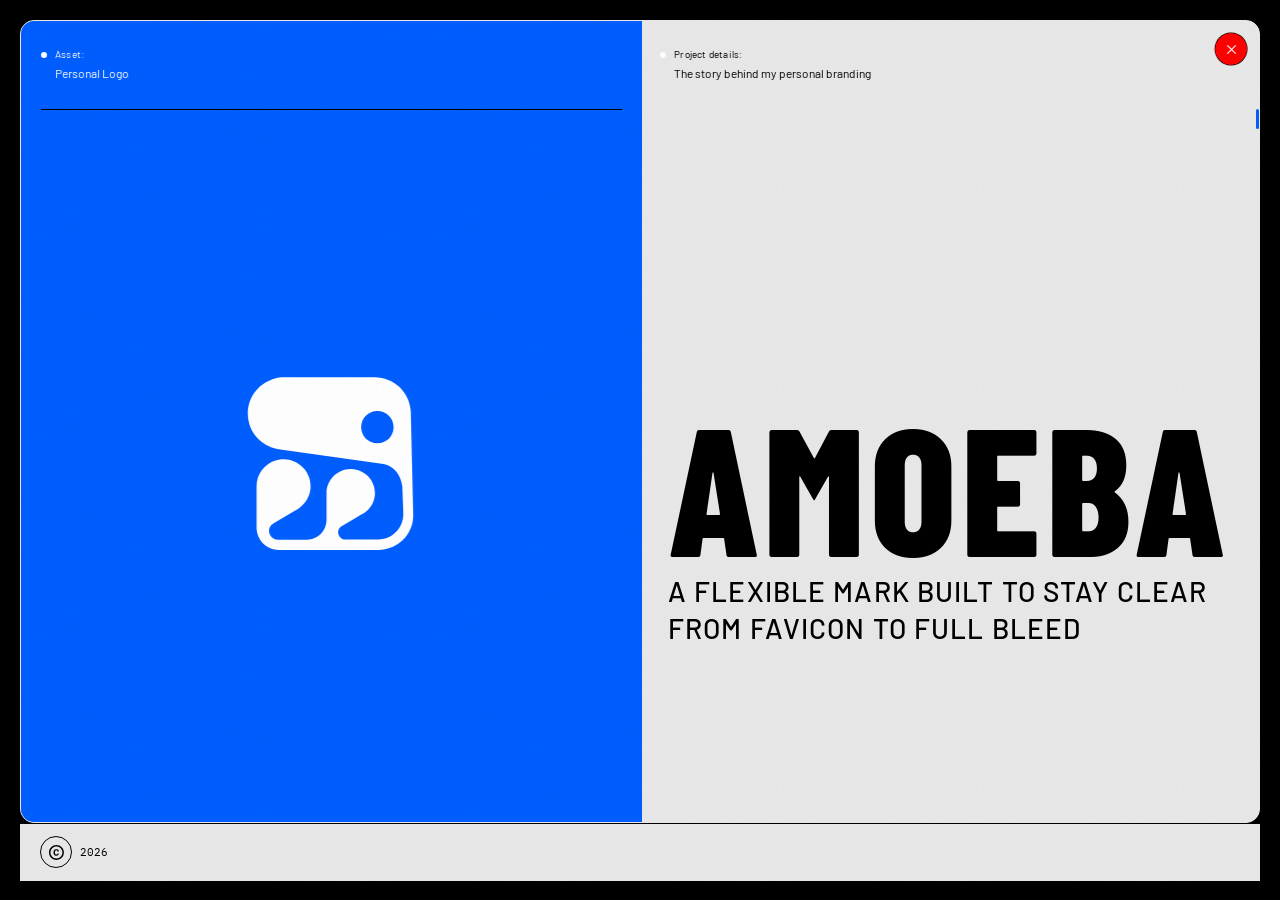
==== commit 4050171a: "Remove the top announcement banner and polish about, profile, and copyright overlays with framed bor" ====
--- a/about.html
+++ b/about.html
@@ -38,27 +38,7 @@
       <span class="cursor-dot-label text-label">Copy</span>
     </div>
     <div class="page-wrapper">
-      <div class="top-banner-shell">
-        <div
-          class="top-banner-reveal"
-          id="top-banner-shell"
-          role="button"
-          tabindex="0"
-          aria-label="Hide announcement banner"
-        >
-          <div class="top-banner-marquee" id="top-banner-marquee">
-            <div class="top-banner-marquee-track" id="top-banner-marquee-track" aria-hidden="true"></div>
-          </div>
-        </div>
-      </div>
       <div class="app app--about">
-        <button
-          type="button"
-          class="top-banner-reveal-edge"
-          id="top-banner-reveal-edge"
-          hidden
-          aria-label="Show announcement banner"
-        ></button>
         <div class="about-layout">
           <div class="about-layer about-layer--black">
             <div class="about-lockup about-lockup--right">
@@ -206,15 +186,6 @@
               </div>
             </aside>
 
-            <a
-              href="home.html"
-              class="header-shade-close about-close about-close--blue"
-              aria-label="Close and return to portfolio"
-            >
-              <svg width="14" height="14" viewBox="0 0 14 14" fill="none" stroke="currentColor" stroke-width="1.5" aria-hidden="true">
-                <path d="M2 2l10 10M12 2L2 12" stroke-linecap="round"/>
-              </svg>
-            </a>
           </div>
         </div>
       </div>
@@ -236,7 +207,6 @@
     <div class="copyright-stage" id="copyright-stage" hidden aria-hidden="true"></div>
 
     <script src="cursor.js?v=20250630batch-v1"></script>
-    <script src="marquee.js"></script>
     <script src="scrollbar.js"></script>
     <script src="pull-to-refresh.js?v=20250630batch-v1"></script>
     <script src="about.js?v=20250630batch-v1"></script>
--- a/styles.css
+++ b/styles.css
@@ -107,6 +107,7 @@
   --footer-height: calc(44px * 1.125 + 8px);
   --window-padding: 20px;
   --window-radius: 14px;
+  --app-inner-radius: calc(var(--window-radius) - var(--site-chrome-border-width));
   --metadata-group-radius: 14px;
   --window-border: #000000;
   --content-radius: 10px;
@@ -127,14 +128,12 @@
   --theme-sun-icon-height: 20px;
   --theme-sun-icon-width: calc(29 / 28 * var(--theme-sun-icon-height));
   --footer-banner-max-height: 44px;
-  --top-banner-marquee-gap: 32px;
   --footer-reveal-height: 0px;
   --scrollbar-size: 3px;
   --scrollbar-thumb: var(--brand-blue);
   --scrollbar-thumb-radius: 999px;
   --scrollbar-thumb-length: 20px;
   --hero-placeholder-bg: rgba(0, 0, 0, 0.1);
-  --banner-header-divider: #000000;
   --project-list-fade-height: 48px;
   --project-list-fade-color: rgba(0, 0, 0, 0.1);
   --filter-pill-gap: calc(6px * 1.25);
@@ -209,20 +208,20 @@
   --project-item-text-default: #e4e8ec;
   --project-item-text-muted: #9ca5ae;
   --project-item-text-category: #727b85;
-  --project-item-divider: var(--border);
+  --project-item-divider: rgba(255, 255, 255, 0.18);
   --window-border: var(--border);
   --site-chrome-border: #ffffff;
   --project-list-fade-color: rgba(0, 0, 0, 0.35);
   --grain-opacity: 0.14;
   --grain-blend-mode: soft-light;
-  --project-item-tag-border: var(--border);
-  --project-item-tag-shadow: 0 0 0 0.5px #000000;
+  --project-item-tag-border: #ffffff;
+  --project-item-tag-shadow: none;
+  --filter-pill-idle-border: rgba(255, 255, 255, 0.28);
 }
 
 [data-theme='dark'],
 html:not([data-theme]) {
   --hero-placeholder-bg: #111111;
-  --banner-header-divider: var(--site-chrome-border, #ffffff);
 }
 
 [data-theme='light'] {
@@ -718,92 +717,6 @@
   box-sizing: border-box;
 }
 
-.top-banner-shell {
-  flex-shrink: 0;
-  width: 100%;
-  overflow: hidden;
-  position: relative;
-  z-index: 4;
-}
-
-.top-banner-reveal {
-  max-height: var(--footer-banner-max-height);
-  height: var(--footer-banner-max-height);
-  overflow: hidden;
-  flex-shrink: 0;
-  background: var(--bg-page);
-  position: relative;
-  z-index: 1;
-  cursor: pointer;
-  border: var(--site-chrome-border-width) solid var(--bg-sidebar);
-  border-bottom: var(--site-chrome-border-width) solid var(--banner-header-divider);
-  border-radius: var(--window-radius) var(--window-radius) 0 0;
-  transition:
-    max-height var(--duration-normal) var(--ease-soft),
-    height var(--duration-normal) var(--ease-soft),
-    opacity var(--duration-normal) var(--ease-soft),
-    transform var(--duration-normal) var(--ease-soft);
-}
-
-body.is-top-banner-hidden .top-banner-reveal {
-  max-height: 0;
-  height: 0;
-  opacity: 0;
-  pointer-events: none;
-}
-
-body.is-top-banner-hidden .app {
-  border-top: var(--site-chrome-border-width) solid var(--bg-sidebar);
-  border-radius: var(--window-radius);
-  transition:
-    border-top-color var(--duration-normal) var(--ease-soft),
-    border-radius var(--duration-normal) var(--ease-soft);
-}
-
-[data-theme='dark'] body.is-top-banner-hidden .app {
-  border-top-color: var(--site-chrome-border);
-}
-
-body.is-top-banner-hidden .app:has(.top-banner-reveal-edge:hover),
-body.is-top-banner-hidden .app:has(.top-banner-reveal-edge:focus-visible),
-body.is-top-banner-hidden .app:has(.top-banner-reveal-edge:active) {
-  border-top-color: var(--brand-blue);
-}
-
-.top-banner-reveal-edge {
-  display: none;
-  position: absolute;
-  top: 0;
-  left: 0;
-  right: 0;
-  height: 12px;
-  margin: 0;
-  padding: 0;
-  border: none;
-  border-top: 0.5px solid transparent;
-  background: transparent;
-  cursor: pointer;
-  z-index: 12;
-  transition:
-    border-color var(--duration-fast) var(--ease-smooth),
-    background-color var(--duration-fast) var(--ease-smooth);
-}
-
-body.is-top-banner-hidden .top-banner-reveal-edge {
-  display: block;
-}
-
-body.is-top-banner-hidden .top-banner-reveal-edge:hover,
-body.is-top-banner-hidden .top-banner-reveal-edge:focus-visible,
-body.is-top-banner-hidden .top-banner-reveal-edge:active {
-  border-top-color: var(--brand-blue);
-  outline: none;
-}
-
-body.is-top-banner-hidden .top-banner-reveal-edge:active {
-  background: color-mix(in srgb, var(--brand-blue) 10%, transparent);
-}
-
 body.is-bottom-banner-hidden .app:has(.bottom-banner-reveal-edge:hover),
 body.is-bottom-banner-hidden .app:has(.bottom-banner-reveal-edge:focus-visible),
 body.is-bottom-banner-hidden .app:has(.bottom-banner-reveal-edge:active) {
@@ -844,53 +757,6 @@
   background: color-mix(in srgb, var(--brand-blue) 10%, transparent);
 }
 
-.top-banner-marquee {
-  width: 100%;
-  height: var(--footer-banner-max-height);
-  display: flex;
-  align-items: center;
-  overflow: hidden;
-}
-
-.top-banner-marquee-track {
-  display: flex;
-  align-items: center;
-  gap: var(--top-banner-marquee-gap);
-  width: max-content;
-  animation: footer-marquee 24s linear infinite;
-  animation-play-state: running;
-}
-
-.marquee-text-dot {
-  flex-shrink: 0;
-  width: 4px;
-  height: 4px;
-  border-radius: 50%;
-  background: #ffffff;
-  opacity: 0.92;
-}
-
-.marquee-text {
-  flex-shrink: 0;
-  white-space: nowrap;
-  font-family: var(--font-sans);
-  font-size: calc(14px - 3pt);
-  font-weight: var(--text-weight-medium);
-  line-height: 1.2;
-  letter-spacing: var(--text-tracking-caps);
-  text-transform: uppercase;
-  color: #fff;
-  opacity: 0.92;
-}
-
-.marquee-text-separator {
-  flex-shrink: 0;
-  color: #fff;
-  opacity: 0.45;
-  font-size: var(--text-size-caption);
-  line-height: 1;
-}
-
 .app {
   position: relative;
   width: 100%;
@@ -901,16 +767,37 @@
   flex-direction: column;
   overflow: hidden;
   border: var(--site-chrome-border-width) solid var(--bg-sidebar);
-  border-top: none;
-  border-radius: 0 0 var(--window-radius) var(--window-radius);
+  border-radius: var(--window-radius);
   box-shadow: var(--app-shadow);
   transition:
     border-top-color var(--duration-normal) var(--ease-soft),
     border-radius var(--duration-normal) var(--ease-soft);
 }
 
-[data-theme='dark'] .top-banner-shell,
-[data-theme='dark'] .top-banner-reveal,
+.app-chrome {
+  position: relative;
+  z-index: 1;
+  flex: 1 1 auto;
+  min-height: 0;
+  display: flex;
+  flex-direction: column;
+  overflow: hidden;
+}
+
+/* Overlay stages live inside .app; .app border is the single persistent frame */
+.about-stage,
+.profile-stage,
+.copyright-stage {
+  position: absolute;
+  inset: 0;
+  z-index: 120;
+  pointer-events: none;
+  visibility: hidden;
+  background: transparent;
+  overflow: hidden;
+  border-radius: var(--app-inner-radius);
+}
+
 [data-theme='dark'] .app {
   border-color: var(--site-chrome-border);
 }
@@ -927,12 +814,6 @@
 [data-theme='dark'] .sidebar-resizer:hover::after,
 [data-theme='dark'] .sidebar-resizer.is-dragging::after {
   background: var(--site-chrome-border);
-}
-
-[data-theme='dark'] body.is-top-banner-hidden .app:has(.top-banner-reveal-edge:hover),
-[data-theme='dark'] body.is-top-banner-hidden .app:has(.top-banner-reveal-edge:focus-visible),
-[data-theme='dark'] body.is-top-banner-hidden .app:has(.top-banner-reveal-edge:active) {
-  border-top-color: var(--brand-blue);
 }
 
 [data-theme='dark'] body.is-bottom-banner-hidden .app:has(.bottom-banner-reveal-edge:hover),
@@ -1182,7 +1063,7 @@
   display: flex;
   align-items: center;
   justify-content: center;
-  padding: 1px;
+  padding: 0;
   border-radius: 50%;
   overflow: hidden;
   border: 0.5px solid var(--project-item-tag-border);
@@ -1221,6 +1102,12 @@
   border-radius: 50%;
   object-fit: cover;
   object-position: 50% 58%;
+}
+
+button.profile-avatar-trigger {
+  margin: 0;
+  font: inherit;
+  cursor: pointer;
 }
 
 /* ── Body ── */
@@ -1670,6 +1557,11 @@
 [data-theme='light'] .filter-pill:not(.active) {
   border-color: #000000;
   box-shadow: none;
+}
+
+[data-theme='dark'] .filter-pill:not(.active) {
+  border-color: var(--filter-pill-idle-border);
+  box-shadow: 0 0 0 0.5px rgba(255, 255, 255, 0.12);
 }
 
 /* 388px = --sidebar-filter-wrap-threshold; literal required — var() in @container size queries is unreliable */
@@ -5924,7 +5816,6 @@
     z-index: 105;
   }
 
-  body:not(.sidebar-collapsed) .top-banner-shell,
   body:not(.sidebar-collapsed) .header-shell {
     transform: translateY(-100%);
     pointer-events: none;
@@ -6118,11 +6009,10 @@
     --sticky-header-host-stuck-top: 0px;
     --sticky-header-row-gap: 0;
     --sidebar-mobile-row-height: 64px;
-    --mobile-sidebar-collapsed-top: calc(var(--footer-banner-max-height) + var(--header-height));
+    --mobile-sidebar-collapsed-top: var(--header-height);
     --mobile-chrome-hide-duration: 0.35s;
     --mobile-browser-ui-inset: 0px;
     --mobile-chrome-hide-ease: var(--ease-soft);
-    --mobile-top-banner-height: var(--footer-banner-max-height);
     --mobile-header-chrome-height: var(--header-height);
     --mobile-footer-chrome-height: var(--footer-height);
   }
@@ -6137,7 +6027,6 @@
     overflow: hidden;
   }
 
-  body:not(.about-page):not(.profile-page) .top-banner-shell,
   body:not(.about-page):not(.profile-page) .app {
     border: none;
     box-shadow: none;
@@ -6152,15 +6041,6 @@
   .header-shell {
     position: relative;
     z-index: 103;
-    transition:
-      transform var(--mobile-chrome-hide-duration) var(--mobile-chrome-hide-ease),
-      margin-bottom var(--mobile-chrome-hide-duration) var(--mobile-chrome-hide-ease);
-    will-change: transform;
-  }
-
-  .top-banner-shell {
-    position: relative;
-    z-index: 104;
     transition:
       transform var(--mobile-chrome-hide-duration) var(--mobile-chrome-hide-ease),
       margin-bottom var(--mobile-chrome-hide-duration) var(--mobile-chrome-hide-ease);
@@ -6180,11 +6060,6 @@
     will-change: transform;
   }
 
-  body.sidebar-collapsed.is-mobile-chrome-hidden:not(.sidebar-mobile-panel-opening):not(.sidebar-mobile-panel-closing):not(.sidebar-mobile-panel-expanded) .top-banner-shell {
-    transform: translateY(-100%);
-    margin-bottom: calc(-1 * var(--mobile-top-banner-height));
-  }
-
   body.sidebar-collapsed.is-mobile-chrome-hidden:not(.sidebar-mobile-panel-opening):not(.sidebar-mobile-panel-closing):not(.sidebar-mobile-panel-expanded) .header-shell {
     transform: translateY(-100%);
     margin-bottom: calc(-1 * var(--mobile-header-chrome-height));
@@ -6215,8 +6090,7 @@
     padding-left: 0;
   }
 
-  body:not(.sidebar-collapsed) .header-shell,
-  body:not(.sidebar-collapsed) .top-banner-shell {
+  body:not(.sidebar-collapsed) .header-shell {
     transform: none;
     pointer-events: auto;
   }
@@ -6430,8 +6304,10 @@
   }
 
   .about-stage,
-  .profile-stage {
+  .profile-stage,
+  .copyright-stage {
     inset: 0;
+    border-radius: 0;
   }
 
   body.about-page .page-wrapper,
@@ -6442,9 +6318,10 @@
 
   .about-stage .app--about,
   .profile-stage .app--profile,
+  .copyright-stage .app--copyright,
   .app--about,
   .app--profile {
-    padding: 1px;
+    padding: 0;
     border-radius: 0;
   }
 
@@ -6522,18 +6399,10 @@
     position: fixed;
     left: 0;
     top: calc(
-      var(--mobile-top-banner-height)
-      + var(--mobile-header-chrome-height)
+      var(--mobile-header-chrome-height)
       + var(--sidebar-reopen-tab-sticky-top)
     );
     z-index: 6;
-  }
-
-  body.is-top-banner-hidden.sidebar-collapsed .body > .sidebar-reopen-tab {
-    top: calc(
-      var(--mobile-header-chrome-height)
-      + var(--sidebar-reopen-tab-sticky-top)
-    );
   }
 
   body.sidebar-collapsed.is-mobile-chrome-hidden:not(.sidebar-mobile-panel-opening):not(.sidebar-mobile-panel-closing):not(.sidebar-mobile-panel-expanded) .body > .sidebar-reopen-tab {
@@ -6857,10 +6726,6 @@
     box-sizing: border-box;
   }
 
-  body.landing-page .top-banner-shell {
-    display: none;
-  }
-
   body.landing-page .header-shell {
     margin-top: 0;
     background: var(--landing-header-bg);
@@ -6939,15 +6804,6 @@
   min-height: 100svh;
 }
 
-.about-stage {
-  position: fixed;
-  inset: var(--window-padding);
-  z-index: 120;
-  pointer-events: none;
-  visibility: hidden;
-  background: transparent;
-}
-
 body.is-about-open .about-stage {
   pointer-events: auto;
   visibility: visible;
@@ -6958,12 +6814,12 @@
   height: 100%;
   min-height: 0;
   overflow: hidden;
-  padding: 1px;
+  padding: 0;
   box-sizing: border-box;
   background: transparent;
   border: none;
   box-shadow: none;
-  border-radius: var(--content-radius);
+  border-radius: inherit;
 }
 
 .about-stage .about-layout {
@@ -6997,6 +6853,11 @@
   box-sizing: border-box;
   background: var(--bg-app);
   border-radius: var(--content-radius);
+}
+
+.about-stage .about-layout,
+.profile-stage .profile-layout {
+  border-radius: inherit;
 }
 
 @media (min-width: 901px) {
@@ -7434,15 +7295,6 @@
   min-height: 100svh;
 }
 
-.profile-stage {
-  position: fixed;
-  inset: var(--window-padding);
-  z-index: 120;
-  pointer-events: none;
-  visibility: hidden;
-  background: transparent;
-}
-
 body.is-profile-open .profile-stage {
   pointer-events: auto;
   visibility: visible;
@@ -7453,12 +7305,12 @@
   height: 100%;
   min-height: 0;
   overflow: hidden;
-  padding: 1px;
+  padding: 0;
   box-sizing: border-box;
   background: transparent;
   border: none;
   box-shadow: none;
-  border-radius: var(--content-radius);
+  border-radius: inherit;
 }
 
 .profile-stage .profile-layout {
@@ -7491,7 +7343,7 @@
   overflow: hidden;
   box-sizing: border-box;
   background: var(--bg-app);
-  border-radius: var(--content-radius);
+  border-radius: inherit;
 }
 
 .profile-layer {
@@ -7555,13 +7407,7 @@
   z-index: 1;
 }
 
-/* Exit to right: blue leads on top, black follows underneath */
-body.is-profile-exiting .profile-stage,
-body.is-profile-exiting .profile-stage .app--profile,
-body.is-profile-exiting .profile-layout {
-  overflow: visible;
-}
-
+/* Exit to right: blue leads on top, black follows (mirror of about exit) */
 .is-profile-exiting .profile-layer--blue {
   transform: translateX(var(--profile-slide-offset-exit));
   transition: transform var(--profile-slide-duration) var(--profile-slide-ease);
@@ -7570,8 +7416,7 @@
 
 .is-profile-exiting .profile-layer--black {
   transform: translateX(var(--profile-slide-offset));
-  transition:
-    transform var(--profile-slide-duration) var(--profile-slide-ease) var(--profile-slide-stagger);
+  transition: transform var(--profile-slide-duration) var(--profile-slide-ease);
   z-index: 1;
 }
 
@@ -8222,7 +8067,7 @@
     border-color: var(--site-chrome-border);
   }
 
-  body.is-top-banner-hidden:not(.landing-page):not(.about-page):not(.profile-page) .app {
+  body:not(.landing-page):not(.about-page):not(.profile-page) .app {
     padding-top: 1px;
     box-sizing: border-box;
   }
@@ -8958,7 +8803,6 @@
 
 html.is-portfolio-burst-entry .page-wrapper,
 html.is-portfolio-burst-entry .app,
-html.is-portfolio-burst-entry .top-banner-shell,
 html.is-portfolio-burst-entry .header-shell,
 html.is-portfolio-burst-entry .footer-shell,
 html.is-portfolio-burst-entry .sidebar,
@@ -9084,15 +8928,18 @@
 /* Mobile overrides — must stay last; global about/profile/landing rules above win on cascade order otherwise */
 @media (max-width: 560px) {
   .about-stage,
-  .profile-stage {
+  .profile-stage,
+  .copyright-stage {
     inset: 0 !important;
+    border-radius: 0 !important;
   }
 
   .about-stage .app--about,
   .profile-stage .app--profile,
+  .copyright-stage .app--copyright,
   .app--about,
   .app--profile {
-    padding: 1px !important;
+    padding: 0 !important;
     border-radius: 0 !important;
   }
 
@@ -9168,15 +9015,6 @@
     box-sizing: border-box;
   }
 
-  body.landing-page .top-banner-shell {
-    display: none !important;
-    height: 0 !important;
-    min-height: 0 !important;
-    margin: 0 !important;
-    padding: 0 !important;
-    overflow: hidden !important;
-  }
-
   body.landing-page .header-shell {
     transform: none !important;
     margin-top: 0 !important;
@@ -9272,11 +9110,6 @@
 
   body.landing-page .page-wrapper {
     padding-top: 0 !important;
-  }
-
-  body.is-top-banner-hidden .top-banner-shell {
-    transform: none !important;
-    margin-bottom: 0 !important;
   }
 
   .about-layout,
@@ -9502,8 +9335,6 @@
   .view-toggle-btn:focus-visible,
   .mobile-project-nav-btn:hover,
   .mobile-project-nav-btn:focus-visible,
-  .top-banner-reveal-edge:hover,
-  .top-banner-reveal-edge:focus-visible,
   .sidebar-reopen-tab:hover,
   .sidebar-reopen-tab:focus-visible,
   body.sidebar-collapsed .sidebar-collapse-btn:hover,
@@ -10010,14 +9841,17 @@
 
 /* Mobile about/profile — fixed close at viewport top-right (black panel is below blue stack) */
 @media (max-width: 560px) {
-  /* Black-layer close: desktop placement; hidden on mobile stack (blue layer hosts close). */
-  .about-layer--black > .about-close.header-shade-close,
+  /* Profile: black-layer close hidden on mobile stack (blue layer hosts close). */
   .profile-layer--black > .profile-close.header-shade-close {
     display: none !important;
   }
 
-  /* Blue-layer close: top-right of blue panel; scrolls with full-page layout. */
-  .about-layer--blue > .about-close.header-shade-close,
+  /* About the Logo: single close on black (right) panel only. */
+  .about-layer--blue > .about-close.header-shade-close {
+    display: none !important;
+  }
+
+  /* Profile blue-layer close: top-right of blue panel. */
   .profile-layer--blue > .profile-close.header-shade-close {
     display: flex !important;
     position: absolute !important;
@@ -10164,15 +9998,6 @@
   min-height: 100svh;
 }
 
-.copyright-stage {
-  position: fixed;
-  inset: var(--window-padding);
-  z-index: 130;
-  pointer-events: none;
-  visibility: hidden;
-  background: transparent;
-}
-
 body.is-copyright-open .copyright-stage {
   pointer-events: auto;
   visibility: visible;
@@ -10187,7 +10012,7 @@
   background: transparent;
   border: none;
   box-shadow: none;
-  border-radius: var(--content-radius);
+  border-radius: inherit;
 }
 
 .app--copyright {
@@ -10211,16 +10036,13 @@
   min-height: 0;
   overflow: hidden;
   background: #000000;
-  border-radius: var(--content-radius);
+  border-radius: inherit;
+  will-change: transform;
+  transform: translateY(0);
 }
 
 .copyright-curtain {
-  position: absolute;
-  inset: 0;
-  z-index: 3;
-  background: #000000;
-  transform: translateY(100%);
-  will-change: transform;
+  display: none;
 }
 
 .copyright-frame {
@@ -10231,22 +10053,21 @@
   align-items: center;
   justify-content: center;
   overflow: hidden;
-  opacity: 0;
-  visibility: hidden;
-}
-
-.is-copyright-enter-pending .copyright-curtain {
+  opacity: 1;
+  visibility: visible;
+}
+
+.is-copyright-enter-pending .copyright-layout {
   transform: translateY(100%);
   transition: none;
 }
 
 .is-copyright-enter-pending .copyright-frame {
-  opacity: 0;
-  visibility: hidden;
-  transition: none;
-}
-
-.is-copyright-entering .copyright-curtain {
+  opacity: 1;
+  visibility: visible;
+}
+
+.is-copyright-entering .copyright-layout {
   transform: translateY(0);
   transition: transform var(--copyright-slide-duration) var(--copyright-slide-ease);
 }
@@ -10254,34 +10075,25 @@
 .is-copyright-entering .copyright-frame {
   opacity: 1;
   visibility: visible;
-  transition:
-    opacity calc(var(--copyright-slide-duration) * 0.45) var(--copyright-slide-ease) calc(var(--copyright-slide-duration) * 0.55),
-    visibility 0s linear calc(var(--copyright-slide-duration) * 0.55);
-}
-
-.is-copyright-revealed .copyright-curtain {
+}
+
+.is-copyright-revealed .copyright-layout {
   transform: translateY(0);
-  z-index: 1;
-  pointer-events: none;
 }
 
 .is-copyright-revealed .copyright-frame {
   opacity: 1;
   visibility: visible;
-  z-index: 3;
-}
-
-.is-copyright-exiting .copyright-curtain {
+}
+
+.is-copyright-exiting .copyright-layout {
   transform: translateY(100%);
   transition: transform var(--copyright-slide-duration) var(--copyright-slide-ease);
 }
 
 .is-copyright-exiting .copyright-frame {
-  opacity: 0;
-  visibility: hidden;
-  transition:
-    opacity calc(var(--copyright-slide-duration) * 0.35) var(--copyright-slide-ease),
-    visibility 0s linear var(--copyright-slide-duration);
+  opacity: 1;
+  visibility: visible;
 }
 
 .copyright-bg {
@@ -10527,36 +10339,31 @@
   display: block;
 }
 
-body.is-copyright-entering .header-shell,
-body.is-copyright-open.is-copyright-chrome-hidden .header-shell,
-body.is-copyright-entering .top-banner-shell,
-body.is-copyright-open.is-copyright-chrome-hidden .top-banner-shell {
+body.copyright-page.is-copyright-entering .header-shell,
+body.copyright-page.is-copyright-open.is-copyright-chrome-hidden .header-shell {
   transform: translateY(calc(-100% - 1px));
   transition: transform var(--copyright-slide-duration, 0.56s) cubic-bezier(0.22, 1, 0.36, 1);
 }
 
-body.is-copyright-entering .footer-shell,
-body.is-copyright-open.is-copyright-chrome-hidden .footer-shell {
+body.copyright-page.is-copyright-entering .footer-shell,
+body.copyright-page.is-copyright-open.is-copyright-chrome-hidden .footer-shell {
   transform: translateY(calc(100% + 1px));
   transition: transform var(--copyright-slide-duration, 0.56s) cubic-bezier(0.22, 1, 0.36, 1);
 }
 
-body.is-copyright-exiting .header-shell,
-body.is-copyright-exiting .top-banner-shell,
-body.is-copyright-exiting .footer-shell {
+body.copyright-page.is-copyright-exiting .header-shell,
+body.copyright-page.is-copyright-exiting .footer-shell {
   transform: translateY(0);
   transition: transform var(--copyright-slide-duration, 0.56s) cubic-bezier(0.22, 1, 0.36, 1);
 }
 
-body.is-copyright-enter-pending .header-shell,
-body.is-copyright-enter-pending .top-banner-shell,
-body.is-copyright-enter-pending .footer-shell {
+body.copyright-page.is-copyright-enter-pending .header-shell,
+body.copyright-page.is-copyright-enter-pending .footer-shell {
   transform: translateY(0);
   transition: none;
 }
 
 .header-shell,
-.top-banner-shell,
 .footer-shell {
   will-change: transform;
 }
@@ -10618,16 +10425,12 @@
     animation: none;
   }
 
-  body.is-copyright-entering .copyright-curtain,
-  body.is-copyright-exiting .copyright-curtain,
-  body.is-copyright-entering .copyright-frame,
-  body.is-copyright-exiting .copyright-frame,
-  body.is-copyright-entering .header-shell,
-  body.is-copyright-entering .top-banner-shell,
-  body.is-copyright-entering .footer-shell,
-  body.is-copyright-exiting .header-shell,
-  body.is-copyright-exiting .top-banner-shell,
-  body.is-copyright-exiting .footer-shell {
+  body.is-copyright-entering .copyright-layout,
+  body.is-copyright-exiting .copyright-layout,
+  body.copyright-page.is-copyright-entering .header-shell,
+  body.copyright-page.is-copyright-entering .footer-shell,
+  body.copyright-page.is-copyright-exiting .header-shell,
+  body.copyright-page.is-copyright-exiting .footer-shell {
     transition: none;
   }
 }
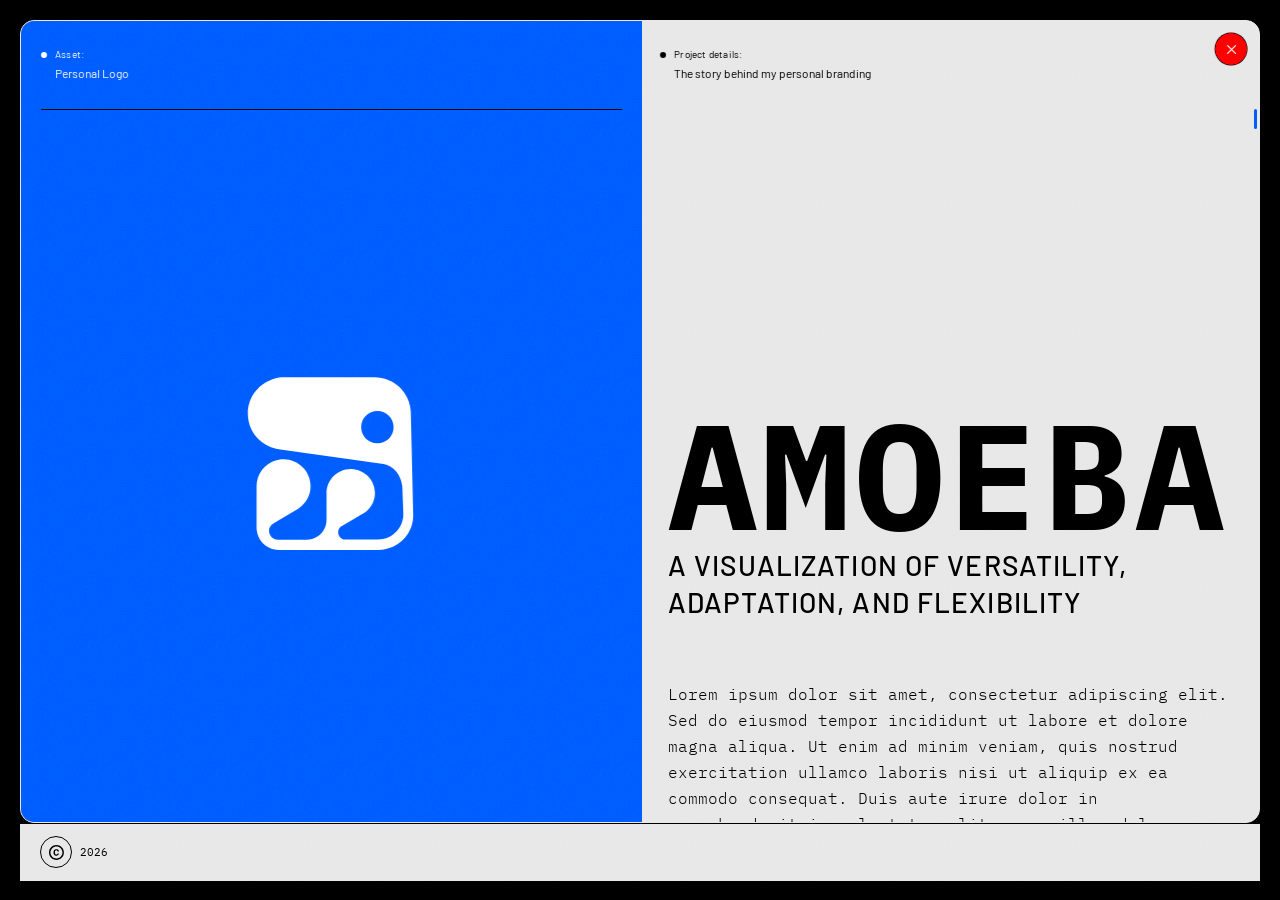
==== commit fdaf755a: "Polish portfolio UX across landing, home, and about with shared utilities and new effects. Extract s" ====
--- a/about.html
+++ b/about.html
@@ -7,20 +7,11 @@
     <link rel="preconnect" href="https://fonts.googleapis.com" />
     <link rel="preconnect" href="https://fonts.gstatic.com" crossorigin />
     <link
-      href="https://fonts.googleapis.com/css2?family=Barlow:wght@300;400;500&family=Barlow+Condensed:wght@800&family=IBM+Plex+Mono:wght@300;400;500&display=swap"
+      href="https://fonts.googleapis.com/css2?family=Barlow:wght@300;400;500&family=IBM+Plex+Mono:wght@300;400;500;600;700&display=swap"
       rel="stylesheet"
     />
-    <link rel="stylesheet" href="styles.css?v=20250630top-banner-border" />
-    <script>
-      (function () {
-        var theme = 'light';
-        try {
-          var saved = localStorage.getItem('theme');
-          if (saved === 'dark' || saved === 'light') theme = saved;
-        } catch (e) {}
-        document.documentElement.setAttribute('data-theme', theme);
-      })();
-    </script>
+    <link rel="stylesheet" href="styles.css?v=20250707fluid-v1" />
+    <script src="theme-init.js?v=20250707cleanup-v1"></script>
     <script src="entry-guard.js"></script>
   </head>
   <body class="about-page is-about-enter-pending is-about-story-layout-pending">
@@ -33,7 +24,6 @@
         } catch (e) {}
       })();
     </script>
-    <div class="site-grain" aria-hidden="true"></div>
     <div class="cursor-dot" id="cursor-dot" aria-hidden="true">
       <span class="cursor-dot-label text-label">Copy</span>
     </div>
@@ -56,7 +46,7 @@
                 <div class="title-block about-story-title-block">
                   <h1 class="text-title project-title about-story-title">Amoeba</h1>
                   <h3 class="project-desc about-story-subhead">
-                    A flexible mark built to stay clear from favicon to full bleed
+                    A visualization of versatility, adaptation, and flexibility
                   </h3>
                 </div>
                 <div class="about-story-body">
@@ -177,7 +167,7 @@
               <div class="about-left-frame">
                 <img
                   class="about-logo-mark"
-                  src="assets/logo icon static.svg"
+                  src="assets/logo icon static.svg?v=20250707logo-revert-v1"
                   alt=""
                   width="220"
                   height="220"
@@ -206,10 +196,13 @@
 
     <div class="copyright-stage" id="copyright-stage" hidden aria-hidden="true"></div>
 
-    <script src="cursor.js?v=20250630batch-v1"></script>
+    <script src="shared.js?v=20250707cleanup-v1"></script>
+    <script src="fluid-ripple.js?v=20250707fluid-v1"></script>
+    <script src="cursor.js?v=20250707cleanup-v1"></script>
     <script src="scrollbar.js"></script>
-    <script src="pull-to-refresh.js?v=20250630batch-v1"></script>
-    <script src="about.js?v=20250630batch-v1"></script>
-    <script src="copyright.js?v=20250630batch-v1"></script>
+    <script src="pull-to-refresh.js?v=20250707cleanup-v1"></script>
+    <script src="about.js?v=20250707ibm-plex-mono-v1"></script>
+    <script src="copyright.js?v=20250707cleanup-v1"></script>
+    <div class="site-grain" aria-hidden="true"></div>
   </body>
 </html>
--- a/styles.css
+++ b/styles.css
@@ -31,7 +31,7 @@
   --font-sans: 'Barlow', system-ui, sans-serif;
   --font-mono: 'IBM Plex Mono', monospace;
   --font-project-title: 'IBM Plex Mono', monospace;
-  --font-project-detail-title: 'Barlow Condensed', sans-serif;
+  --font-project-detail-title: 'IBM Plex Mono', monospace;
   --font-project-subhead: 'Saira Extra Condensed', sans-serif;
   --font-family-sans: var(--font-sans);
   --font-family-display: var(--font-project-title);
@@ -120,6 +120,7 @@
   --duration-normal: 0.32s;
   --duration-theme: 0.5s;
   --landing-exit-duration: 0.52s;
+  --landing-starburst-blur-duration: 0.045s;
   --ease-theme: cubic-bezier(0.4, 0, 0.2, 1);
   --footer-control-size: 26px;
   --theme-toggle-size: 32px;
@@ -130,6 +131,7 @@
   --footer-banner-max-height: 44px;
   --footer-reveal-height: 0px;
   --scrollbar-size: 3px;
+  --scrollbar-inset-right: 2px;
   --scrollbar-thumb: var(--brand-blue);
   --scrollbar-thumb-radius: 999px;
   --scrollbar-thumb-length: 20px;
@@ -138,7 +140,10 @@
   --project-list-fade-color: rgba(0, 0, 0, 0.1);
   --filter-pill-gap: calc(6px * 1.25);
   --filter-pill-padding-inline: calc(18px * 1.25);
-  --sketchbook-column-gap: 32px;
+  --filter-pill-padding-block: calc(10px * 1.25);
+  --filters-padding-block-start: 4px;
+  --filters-padding-block-end: 16px;
+  --sketchbook-gap: 8px;
   --logofolio-column-gap: 10px;
   --logofolio-row-gap: 14px;
   --logofolio-card-radius: 10px;
@@ -174,10 +179,13 @@
   --tooltip-card-width: 260px;
   --tooltip-shadow: var(--app-shadow);
   --tooltip-z-index: 100002;
-  --grain-z-index: 2147483646;
-  --grain-opacity: 0.1;
-  --grain-blend-mode: multiply;
-  --grain-tile-size: 200px;
+  --grain-z-index: 100001;
+  --fluid-ripple-z-index: 99998;
+  --fluid-ripple-opacity: 0.72;
+  --fluid-ripple-blend-mode: soft-light;
+  --grain-opacity: 0.38;
+  --grain-blend-mode: soft-light;
+  --grain-tile-size: 128px;
 }
 
 [data-theme='dark'] {
@@ -212,7 +220,7 @@
   --window-border: var(--border);
   --site-chrome-border: #ffffff;
   --project-list-fade-color: rgba(0, 0, 0, 0.35);
-  --grain-opacity: 0.14;
+  --grain-opacity: 0.48;
   --grain-blend-mode: soft-light;
   --project-item-tag-border: #ffffff;
   --project-item-tag-shadow: none;
@@ -269,8 +277,8 @@
   --project-list-text-size: var(--text-size-list);
   --project-list-fade-color: rgba(0, 0, 0, 0.1);
   --hero-placeholder-bg: rgba(0, 0, 0, 0.1);
-  --grain-opacity: 0.1;
-  --grain-blend-mode: multiply;
+  --grain-opacity: 0.38;
+  --grain-blend-mode: soft-light;
 }
 
 html {
@@ -324,18 +332,58 @@
 
 .site-grain {
   position: fixed;
-  inset: 0;
+  inset: -100%;
+  width: 300%;
+  height: 300%;
   z-index: var(--grain-z-index);
   pointer-events: none;
   user-select: none;
   opacity: var(--grain-opacity);
   mix-blend-mode: var(--grain-blend-mode);
-  background-image: url("data:image/svg+xml,%3Csvg xmlns='http://www.w3.org/2000/svg' width='256' height='256'%3E%3Cfilter id='g'%3E%3CfeTurbulence type='fractalNoise' baseFrequency='0.72' numOctaves='4' stitchTiles='stitch'/%3E%3CfeColorMatrix type='saturate' values='0'/%3E%3C/filter%3E%3Crect width='100%25' height='100%25' filter='url(%23g)'/%3E%3C/svg%3E");
+  background-image: url("assets/grain.png");
   background-repeat: repeat;
   background-size: var(--grain-tile-size) var(--grain-tile-size);
-  filter: contrast(1.35) brightness(1.05);
-  transform: translateZ(0);
-  backface-visibility: hidden;
+  background-position: 0 0;
+}
+
+@media (prefers-reduced-motion: no-preference) {
+  .site-grain {
+    animation: site-grain-drift 10s steps(6) infinite;
+  }
+}
+
+@keyframes site-grain-drift {
+  0% {
+    background-position: 0 0;
+  }
+
+  100% {
+    background-position: calc(var(--grain-tile-size) * -0.5) calc(var(--grain-tile-size) * 0.35);
+  }
+}
+
+.fluid-ripple-canvas {
+  position: fixed;
+  inset: 0;
+  width: 100%;
+  height: 100%;
+  z-index: var(--fluid-ripple-z-index);
+  pointer-events: none;
+  user-select: none;
+  opacity: var(--fluid-ripple-opacity);
+  mix-blend-mode: var(--fluid-ripple-blend-mode);
+}
+
+@media not ((hover: hover) and (pointer: fine)), (max-width: 560px), (prefers-reduced-motion: reduce) {
+  .fluid-ripple-canvas {
+    display: none !important;
+  }
+}
+
+body.is-landing-transitioning .fluid-ripple-canvas,
+body.is-landing-launching .fluid-ripple-canvas {
+  opacity: 0;
+  transition: opacity 0.18s ease;
 }
 
 /* ── Type System ── */
@@ -474,12 +522,20 @@
 /* Project subhead — tall condensed display (project details only) */
 .project-intro .project-desc {
   font-family: var(--font-project-subhead);
-  font-size: var(--text-size-project-subhead);
+  font-size: calc(var(--text-size-project-subhead) * 2);
   font-weight: 600;
-  line-height: 0.96;
+  line-height: var(--text-leading-subhead);
   letter-spacing: var(--text-tracking-project-subhead);
   text-transform: uppercase;
   color: #ffffff;
+  display: block;
+  width: 100%;
+  max-width: 100%;
+  max-height: none;
+  overflow: visible;
+  white-space: normal;
+  padding-top: 0.06em;
+  padding-bottom: 0.06em;
 }
 
 .project-intro .summary-body .summary-lead {
@@ -550,11 +606,6 @@
 .sidebar-resizer,
 .sidebar-resizer::after {
   cursor: col-resize !important;
-}
-
-.footer-resizer,
-.footer-resizer::after {
-  display: none;
 }
 
 .cursor-dot {
@@ -1113,6 +1164,17 @@
 /* ── Body ── */
 .body {
   --sidebar-inset-top: 20px;
+  --sidebar-header-chrome-height: calc(28px + 14px);
+  --filters-chrome-height: calc(
+    var(--filters-padding-block-start)
+      + calc(var(--filter-pill-padding-block) * 2)
+      + calc(var(--text-size-list) * var(--text-leading-snug))
+      + 2px
+      + var(--filters-padding-block-end)
+  );
+  --project-panel-scrollbar-top: calc(
+    var(--sidebar-inset-top) + var(--sidebar-header-chrome-height) + var(--filters-chrome-height)
+  );
   flex: 1 1 auto;
   min-height: 0;
   display: flex;
@@ -1208,6 +1270,7 @@
 .about-close.header-shade-close,
 .profile-close.header-shade-close,
 .copyright-close.header-shade-close,
+.landing-starburst-close.header-shade-close,
 body.sidebar-mobile-panel-expanded .sidebar-collapse-btn,
 body.sidebar-mobile-panel-opening-active .sidebar-collapse-btn,
 body.sidebar-mobile-panel-closing:not(.sidebar-mobile-panel-closing-active) .sidebar-collapse-btn,
@@ -1229,6 +1292,8 @@
 .about-close.header-shade-close:focus-visible,
 .profile-close.header-shade-close:hover,
 .profile-close.header-shade-close:focus-visible,
+.landing-starburst-close.header-shade-close:hover,
+.landing-starburst-close.header-shade-close:focus-visible,
 body.sidebar-mobile-panel-expanded .sidebar-collapse-btn:hover,
 body.sidebar-mobile-panel-expanded .sidebar-collapse-btn:focus-visible,
 body.sidebar-mobile-panel-opening-active .sidebar-collapse-btn:hover,
@@ -1253,6 +1318,8 @@
 .about-close.header-shade-close:hover:active,
 .profile-close.header-shade-close:active,
 .profile-close.header-shade-close:hover:active,
+.landing-starburst-close.header-shade-close:active,
+.landing-starburst-close.header-shade-close:hover:active,
 body.sidebar-mobile-panel-expanded .sidebar-collapse-btn:active,
 body.sidebar-mobile-panel-opening-active .sidebar-collapse-btn:active,
 body.sidebar-mobile-panel-closing:not(.sidebar-mobile-panel-closing-active) .sidebar-collapse-btn:active,
@@ -1477,7 +1544,7 @@
 }
 
 .main[data-detail-view='text'] .project-intro {
-  padding-bottom: calc(var(--detail-section-gap) + 12px);
+  padding-bottom: var(--project-metadata-pad-block);
 }
 
 .main[data-detail-view='text'] .project-text {
@@ -1502,9 +1569,10 @@
 .filters {
   display: grid;
   grid-template-columns: repeat(4, minmax(0, 1fr));
-  align-items: stretch;
+  align-items: start;
   gap: var(--filter-pill-gap);
-  padding: 2px 16px 16px;
+  padding-block: var(--filters-padding-block-start) var(--filters-padding-block-end);
+  padding-inline: 16px;
   flex-shrink: 0;
   overflow: visible;
   position: relative;
@@ -1527,21 +1595,30 @@
   background: var(--project-item-divider);
 }
 
+[data-theme='dark'] .filters::after,
+html:not([data-theme]) .filters::after {
+  background: var(--project-item-divider);
+}
+
 .filter-pill {
   display: flex;
   align-items: center;
   justify-content: center;
-  gap: calc(5px * 1.25);
+  gap: 0;
   width: 100%;
   min-width: 0;
-  padding-block: calc(5px * 1.25);
+  min-height: calc(var(--filter-pill-padding-block) * 2 + var(--icon-size) + 2px);
+  padding-block: var(--filter-pill-padding-block);
   padding-inline: var(--filter-pill-padding-inline);
   border-radius: calc(20px * 1.25);
-  line-height: var(--text-leading-snug);
+  line-height: 1;
   font-weight: var(--text-weight-regular);
   color: var(--text-secondary);
   background: transparent;
-  border: 0.5px solid var(--border);
+  border: 1px solid var(--border);
+  box-shadow: none;
+  overflow: visible;
+  box-sizing: border-box;
   transition:
     background var(--duration-fast) var(--ease-smooth),
     color var(--duration-fast) var(--ease-smooth),
@@ -1550,18 +1627,12 @@
   white-space: nowrap;
 }
 
-.filter-pill:not(.active) {
-  box-shadow: 0 0 0 0.5px #000000;
-}
-
 [data-theme='light'] .filter-pill:not(.active) {
   border-color: #000000;
-  box-shadow: none;
 }
 
 [data-theme='dark'] .filter-pill:not(.active) {
   border-color: var(--filter-pill-idle-border);
-  box-shadow: 0 0 0 0.5px rgba(255, 255, 255, 0.12);
 }
 
 /* 388px = --sidebar-filter-wrap-threshold; literal required — var() in @container size queries is unreliable */
@@ -1570,21 +1641,6 @@
     grid-template-columns: repeat(2, minmax(0, 1fr));
   }
 
-  .filter-pill {
-    overflow: hidden;
-    text-overflow: ellipsis;
-  }
-
-  .filter-pill.active {
-    padding-inline: var(--filter-pill-padding-inline);
-  }
-}
-
-@container sidebar (max-width: 320px) {
-  .filter-pill {
-    overflow: hidden;
-    text-overflow: ellipsis;
-  }
 }
 
 .project-list--labels-collapsed .project-item-category {
@@ -1622,20 +1678,17 @@
   color: var(--text-primary);
   background: color-mix(in srgb, var(--brand-blue) 10%, transparent);
   border-color: var(--brand-blue);
-  box-shadow: none;
 }
 
 [data-theme='light'] .filter-pill:hover:not(.active) {
   background: color-mix(in srgb, var(--brand-blue) 10%, transparent);
   border-color: var(--brand-blue);
-  box-shadow: none;
 }
 
 .filter-pill:not(.active):active {
   background: color-mix(in srgb, var(--brand-blue) 10%, transparent);
   border-color: var(--brand-blue);
   color: var(--text-primary);
-  box-shadow: none;
 }
 
 .filter-pill.active:active {
@@ -1648,20 +1701,23 @@
   background: var(--accent);
   border-color: transparent;
   color: #ffffff;
-  padding-inline-start: calc(14px * 1.25);
   box-shadow: inset 0 0 0 0.5px #000000;
 }
 
 .filter-pill-icon {
-  display: none;
   flex-shrink: 0;
+  width: 0;
+  height: var(--icon-size);
+  margin-inline-end: 0;
+  overflow: hidden;
+  opacity: 0;
+  object-fit: contain;
+}
+
+.filter-pill.active .filter-pill-icon {
   width: var(--icon-size);
-  height: var(--icon-size);
-  object-fit: contain;
-}
-
-.filter-pill.active .filter-pill-icon {
-  display: block;
+  margin-inline-end: calc(5px * 1.25);
+  opacity: 1;
 }
 
 .sidebar-mobile-panel-content {
@@ -1743,7 +1799,6 @@
       transform var(--sidebar-desktop-duration) var(--ease-soft);
   }
 
-  body.sidebar-desktop-opening:not(.sidebar-collapsed) .sidebar-resizer,
   body.sidebar-desktop-closing:not(.sidebar-collapsed) .sidebar-resizer {
     opacity: 0;
     pointer-events: none;
@@ -1751,6 +1806,8 @@
   }
 
   body.sidebar-desktop-opening:not(.sidebar-collapsed) .sidebar-resizer {
+    opacity: 1;
+    pointer-events: none;
     width: 0;
     min-width: 0;
     margin-left: 0;
@@ -2039,138 +2096,147 @@
 }
 
 .project-item--showreel {
-  flex-direction: column;
-  align-items: stretch;
-  min-height: 0;
-  padding: 10px 12px 12px;
+  justify-content: space-between;
+  gap: 12px;
 }
 
 .project-item--showreel::before {
-  inset: 0;
-  bottom: 0;
-  border-radius: 10px;
-}
-
-.project-item--showreel .showreel-list-card {
+  inset: 0 0 var(--project-item-highlight-gap) 0;
+  border-radius: 8px;
+}
+
+.project-item--showreel .showreel-list-label {
   position: relative;
   z-index: 1;
-  display: flex;
-  flex-direction: column;
-  gap: 10px;
-  width: 100%;
-  min-width: 0;
-}
-
-.project-item--showreel .showreel-list-head {
-  display: flex;
-  align-items: center;
-  justify-content: space-between;
-  gap: 12px;
-  width: 100%;
-  min-width: 0;
-}
-
-.project-item--showreel .showreel-list-title {
   display: inline-flex;
   align-items: center;
   gap: 10px;
+  flex: 1;
   min-width: 0;
-}
-
-.project-item--showreel .showreel-list-title .project-item-icon {
+  min-height: var(--folder-icon-size);
+  padding-left: 0;
+  transition: padding-left var(--duration-normal) var(--ease-soft);
+}
+
+.project-item--showreel:hover:not(.active) .showreel-list-label,
+.project-item--showreel.active .showreel-list-label {
+  padding-left: 10px;
+}
+
+.project-item--showreel .showreel-item-icon {
   position: static;
-  inset: auto;
+  display: block;
+  flex-shrink: 0;
+  width: 30px;
+  height: 19px;
   opacity: 1;
-}
-
-.project-item--showreel .showreel-list-title .showreel-item-icon {
-  position: static;
-  flex-shrink: 0;
-  width: 24px;
-  height: 18px;
-  opacity: 1;
-}
-
-.project-item--showreel .showreel-list-meta {
-  display: inline-flex;
-  align-items: center;
-  gap: 8px;
-  flex-shrink: 0;
-}
-
-.project-item--showreel .showreel-list-year {
-  line-height: 1;
-}
-
-.project-item--showreel .showreel-list-starburst {
-  display: block;
-  width: 19px;
-  height: 19px;
-  filter: brightness(0) invert(1);
-}
-
-.project-item--showreel .project-item-info {
-  position: static;
-  transform: none;
-  display: inline-flex;
+  color: #000000;
+}
+
+[data-theme='dark'] .project-item--showreel:not(:hover):not(.active) .showreel-item-icon {
+  color: var(--project-item-text-category);
+}
+
+.project-item--showreel:hover:not(.active) .showreel-item-icon,
+.project-item--showreel.active .showreel-item-icon,
+.project-item--showreel:focus-visible .showreel-item-icon {
+  color: #ffffff;
+}
+
+.showreel-icon-reel-rotator {
+  transform-box: fill-box;
+  transform-origin: center;
+}
+
+.project-item--showreel:hover:not(.active) .showreel-icon-reel-rotator,
+.project-item--showreel.active .showreel-icon-reel-rotator,
+.project-item--showreel:focus-visible .showreel-icon-reel-rotator {
+  animation: showreel-reel-spin 2.8s linear infinite;
+}
+
+@keyframes showreel-reel-spin {
+  from {
+    transform: rotate(0deg);
+  }
+
+  to {
+    transform: rotate(360deg);
+  }
+}
+
+@media (prefers-reduced-motion: reduce) {
+  .project-item--showreel .showreel-icon-reel-rotator {
+    animation: none !important;
+  }
+}
+
+.project-item--showreel .showreel-list-preview {
+  position: relative;
+  z-index: 1;
+  display: flex;
   align-items: center;
   justify-content: center;
-  min-width: auto;
-  min-height: auto;
-  opacity: 0;
+  flex-shrink: 0;
+  width: 120px;
+  height: 72px;
+  border-radius: 10px;
+  border: 0.5px solid var(--project-item-divider);
+  background: transparent;
   pointer-events: none;
 }
 
-.project-item--showreel:hover .project-item-info,
-.project-item--showreel:focus-within .project-item-info,
-.project-item--showreel.active .project-item-info {
-  opacity: 0.85;
-  pointer-events: auto;
-}
-
-.project-item--showreel:hover:not(.active) .showreel-list-year,
-.project-item--showreel:focus-within:not(.active) .showreel-list-year,
-.project-item--showreel.active .showreel-list-year {
-  opacity: 1;
-  pointer-events: auto;
+.project-item--showreel:hover:not(.active) .showreel-list-preview,
+.project-item--showreel.active .showreel-list-preview {
+  border-color: color-mix(in srgb, #ffffff 40%, transparent);
+}
+
+.project-item--showreel .showreel-list-preview__play-icon {
+  width: 18px;
+  height: 18px;
+  color: var(--text-primary);
+  flex-shrink: 0;
+}
+
+.project-item--showreel:hover:not(.active) .showreel-list-preview__play-icon,
+.project-item--showreel.active .showreel-list-preview__play-icon {
   color: #ffffff;
 }
 
-.project-item--showreel .showreel-list-preview {
-  position: relative;
-  display: flex;
-  align-items: center;
-  justify-content: center;
-  width: 100%;
-  aspect-ratio: 16 / 9;
-  min-height: 88px;
-  max-height: 132px;
-  border-radius: 12px;
-  background: #555555;
-  overflow: hidden;
-  pointer-events: none;
-}
-
-.project-item--showreel .showreel-list-preview__play-icon {
-  width: 28px;
-  height: 28px;
-  color: #ffffff;
-  flex-shrink: 0;
+@container sidebar (max-width: 520px) {
+  .project-item--showreel {
+    justify-content: flex-start;
+    gap: 10px;
+  }
+
+  .project-item--showreel .showreel-list-preview {
+    display: none !important;
+  }
+
+  .project-item--showreel .showreel-list-label {
+    flex: 1 1 auto;
+    min-width: 0;
+  }
+}
+
+@media (max-width: 560px) {
+  .project-item--showreel {
+    justify-content: flex-start;
+    gap: 10px;
+  }
+
+  .project-item--showreel .showreel-list-preview {
+    display: none !important;
+  }
+
+  .project-item--showreel .showreel-list-label {
+    flex: 1 1 auto;
+    min-width: 0;
+  }
 }
 
 .showreel-item-icon {
-  width: 24px;
-  height: 18px;
-  color: var(--folder-icon-color);
-}
-
-[data-theme='light'] .showreel-item-icon {
-  color: #000000;
-}
-
-.project-item:hover:not(.active) .showreel-item-icon,
-.project-item.active .showreel-item-icon {
-  color: #ffffff;
+  width: 30px;
+  height: 19px;
 }
 
 .project-item-text {
@@ -2621,7 +2687,7 @@
 .custom-scrollbar-rail {
   position: absolute;
   top: 0;
-  right: 0;
+  right: var(--scrollbar-inset-right);
   bottom: 0;
   width: var(--scrollbar-size);
   background: transparent;
@@ -2663,6 +2729,12 @@
   scrollbar-gutter: auto;
 }
 
+@media (min-width: 901px) {
+  body:not(.sidebar-collapsed) .body > .custom-scrollbar-wrap > .custom-scrollbar-rail {
+    top: var(--project-panel-scrollbar-top);
+  }
+}
+
 .project-intro {
   font-family: var(--font-family-display);
 }
@@ -2672,8 +2744,13 @@
   --detail-number-size: calc(calc(19px * 4) * 0.98);
   --detail-grid-gap: 20px;
   --detail-stack-gap: 6px;
-  --project-number-spacing-below: calc(var(--detail-stack-gap) * 3);
+  --project-number-spacing-below: calc(var(--detail-stack-gap) * 9);
   --detail-section-gap: 20px;
+  --project-intro-pad-top: 28px;
+  --project-intro-pad-bottom: 36px;
+  --detail-title-desc-gap: 18px;
+  --project-desc-spacing-below: 52px;
+  --project-metadata-pad-block: 44px;
   container-type: inline-size;
   container-name: project-intro;
   z-index: 1;
@@ -2690,8 +2767,8 @@
   max-width: none;
   margin-inline: calc(-1 * var(--main-inline-padding));
   padding-inline: var(--main-inline-padding);
-  padding-top: var(--detail-section-gap);
-  padding-bottom: var(--detail-section-gap);
+  padding-top: var(--project-intro-pad-top);
+  padding-bottom: var(--project-intro-pad-bottom);
   position: relative;
   border-bottom: none;
 }
@@ -2709,7 +2786,7 @@
 
 .sticky-header-host {
   position: sticky;
-  top: -20px;
+  top: var(--sticky-header-host-stuck-top);
   z-index: 3;
   height: 0;
   margin: 0;
@@ -2773,7 +2850,7 @@
   flex-shrink: 0;
   margin: 0;
   --project-number-size: var(--sticky-project-number-size);
-  border-color: var(--sticky-header-line);
+  box-shadow: inset 0 0 0 var(--detail-border-width) var(--sticky-header-line);
   font-family: var(--font-sans);
   font-weight: 800;
   font-variant-numeric: tabular-nums;
@@ -2794,7 +2871,7 @@
 .sticky-header .project-title {
   --detail-title-size: var(--sticky-title-size);
   font-family: var(--font-project-detail-title);
-  font-weight: 800;
+  font-weight: 700;
   text-transform: uppercase;
   letter-spacing: 0.03em;
   flex: 0 1 auto;
@@ -2979,65 +3056,27 @@
 .project-intro .title-block {
   grid-column: 1 / -1;
   grid-row: 2;
-  gap: 6px;
+  gap: var(--detail-title-desc-gap);
   width: 100%;
   max-width: 100%;
   min-width: 0;
-  overflow: hidden;
+  overflow: visible;
 }
 
 .project-intro .project-desc {
-  display: flex;
-  flex-direction: column;
-  align-items: flex-start;
-  gap: 0.1em;
+  min-width: 0;
+  margin-bottom: var(--project-desc-spacing-below);
+}
+
+.project-intro .project-desc .project-desc-line__text {
+  display: block;
   width: 100%;
   max-width: 100%;
   min-width: 0;
-  margin-bottom: 36px;
   white-space: normal;
-  overflow: hidden;
-}
-
-.project-desc-line {
-  display: block;
-  width: 100%;
   overflow: visible;
-}
-
-.project-desc-line__text {
-  display: inline-block;
-  white-space: nowrap;
-}
-
-@media (max-width: 560px) {
-  .project-intro .project-desc.project-desc--wrap,
-  .project-intro .project-desc[data-subhead-fit-mode='mobile'] {
-    font-size: clamp(20px, 4.8vw, 38px);
-    line-height: 1.08;
-    width: 100%;
-    max-width: 100%;
-    overflow: hidden;
-  }
-
-  .project-intro .project-desc.project-desc--wrap .project-desc-line,
-  .project-intro .project-desc[data-subhead-fit-mode='mobile'] .project-desc-line {
-    width: 100%;
-    max-width: 100%;
-    min-width: 0;
-    overflow: hidden;
-  }
-
-  .project-intro .project-desc.project-desc--wrap .project-desc-line__text,
-  .project-intro .project-desc[data-subhead-fit-mode='mobile'] .project-desc-line__text {
-    display: block;
-    width: 100%;
-    max-width: 100%;
-    min-width: 0;
-    white-space: normal;
-    overflow-wrap: break-word;
-    word-break: break-word;
-  }
+  overflow-wrap: break-word;
+  word-break: normal;
 }
 
 @media (min-width: 561px) {
@@ -3048,7 +3087,7 @@
 
 .project-intro .project-title {
   font-family: var(--font-project-detail-title);
-  font-weight: 800;
+  font-weight: 700;
   text-transform: uppercase;
   letter-spacing: 0.03em;
   display: block;
@@ -3089,7 +3128,7 @@
 }
 
 .project-intro .metadata-area--full {
-  --project-summary-pad-block: 28px;
+  --project-summary-pad-block: 40px;
   --project-summary-label-gap: 4px;
   --project-summary-label-height: calc(var(--text-size-ui-sm) * var(--text-leading-loose));
   display: flex;
@@ -3099,8 +3138,8 @@
   gap: 28px 40px;
   width: 100%;
   max-width: none;
-  padding-top: calc(var(--detail-section-gap) + 12px);
-  padding-bottom: calc(var(--detail-section-gap) + 12px);
+  padding-top: var(--project-metadata-pad-block);
+  padding-bottom: var(--project-metadata-pad-block);
   overflow: visible;
   max-height: none;
   border-top: var(--detail-border-width) solid var(--detail-line);
@@ -3152,6 +3191,8 @@
   align-items: flex-start;
   align-self: start;
   gap: 8px;
+  position: relative;
+  z-index: 2;
 }
 
 .project-intro .detail-actions .view-toggle {
@@ -3298,12 +3339,14 @@
   width: var(--project-info-btn-size);
   height: var(--project-info-btn-size);
   padding: 0;
-  border: 0.5px solid #000000;
+  border: var(--detail-border-width) solid #000000;
   border-radius: 50%;
   background: transparent;
   color: var(--brand-blue);
   cursor: pointer;
   line-height: 0;
+  position: relative;
+  z-index: 1;
   transition:
     background var(--duration-fast) var(--ease-smooth),
     color var(--duration-fast) var(--ease-smooth),
@@ -3314,6 +3357,7 @@
   display: block;
   width: calc(var(--project-info-btn-size) * 0.28);
   height: calc(var(--project-info-btn-size) * 0.28);
+  pointer-events: none;
 }
 
 .sticky-header .project-info-btn__icon {
@@ -3323,7 +3367,8 @@
 
 .sticky-header .project-info-btn {
   --project-info-btn-size: var(--sticky-project-number-size);
-  border-color: var(--sticky-header-line);
+  border: none;
+  box-shadow: inset 0 0 0 var(--detail-border-width) var(--sticky-header-line);
   color: var(--brand-blue);
 }
 
@@ -3333,7 +3378,6 @@
 }
 
 [data-theme='dark'] .sticky-header .project-info-btn {
-  border-color: var(--sticky-header-line);
   color: var(--brand-blue);
 }
 
@@ -3348,43 +3392,65 @@
 .sticky-header .project-info-btn:hover,
 .sticky-header .project-info-btn:focus-visible {
   color: #ffffff;
+  box-shadow: none;
+}
+
+.project-info-panel-host {
+  position: fixed;
+  top: var(--project-info-panel-host-top, 0);
+  right: var(--project-info-panel-host-right, 0);
+  bottom: var(--project-info-panel-host-bottom, 0);
+  left: var(--project-info-panel-host-left, 0);
+  z-index: 25;
+  pointer-events: none;
+  overflow: hidden;
+}
+
+.project-info-panel-host:not([hidden]) {
+  pointer-events: auto;
 }
 
 .project-info-panel {
   --project-info-panel-width: min(560px, 50%);
-  --project-info-panel-inset: 12px;
+  --project-info-panel-edge-inset: 4px;
+  --project-info-panel-scrollbar-inset-right: 2px;
   --project-info-panel-duration: 0.56s;
   --project-info-panel-ease: cubic-bezier(0.22, 1, 0.36, 1);
+  --scrollbar-thumb: #000000;
   position: absolute;
-  top: 0;
-  right: 0;
-  bottom: 0;
-  z-index: 25;
+  top: var(--project-info-panel-edge-inset);
+  right: var(--project-info-panel-edge-inset);
+  bottom: var(--project-info-panel-edge-inset);
+  left: auto;
   width: var(--project-info-panel-width);
   box-sizing: border-box;
-  padding: var(--project-info-panel-inset);
   pointer-events: none;
   transform: translateX(100%);
   transition: transform var(--project-info-panel-duration) var(--project-info-panel-ease);
   will-change: transform;
 }
 
-body.is-project-info-panel-open .main {
-  overflow: hidden;
-}
-
 .project-info-panel.is-visible {
   pointer-events: auto;
   transform: translateX(0);
 }
 
 .project-info-panel__card {
+  --project-info-panel-padding: 20px;
+  --project-info-panel-close-top: 12px;
+  --project-info-panel-close-size: 32px;
+  --project-info-panel-scrollbar-gap: 8px;
+  --project-info-panel-content-top: calc(
+    var(--project-info-panel-close-top)
+    + var(--project-info-panel-close-size)
+    + var(--project-info-panel-scrollbar-gap)
+  );
   position: relative;
   display: flex;
   flex-direction: column;
   height: 100%;
   box-sizing: border-box;
-  padding: 20px;
+  padding: var(--project-info-panel-padding);
   border-radius: var(--content-radius);
   background: var(--brand-blue);
   color: #000000;
@@ -3423,29 +3489,31 @@
   flex-direction: column;
 }
 
-.project-info-panel__body {
+.project-info-panel__scroll > .custom-scrollbar-wrap {
   flex: 1;
   min-height: 0;
+  display: flex;
+  flex-direction: column;
+}
+
+.project-info-panel__body.custom-scrollbar-viewport {
+  flex: 1;
+  min-height: 0;
+}
+
+.project-info-panel__body {
   overflow-y: auto;
-  padding-top: 28px;
-  padding-right: 8px;
+  overscroll-behavior: contain;
+  padding-top: var(--project-info-panel-content-top);
   word-wrap: break-word;
   overflow-wrap: anywhere;
-  scrollbar-width: thin;
-  scrollbar-color: #000000 transparent;
-}
-
-.project-info-panel__body::-webkit-scrollbar {
-  width: 6px;
-}
-
-.project-info-panel__body::-webkit-scrollbar-thumb {
-  background: #000000;
-  border-radius: 999px;
-}
-
-.project-info-panel__body::-webkit-scrollbar-track {
-  background: transparent;
+}
+
+.project-info-panel .custom-scrollbar-rail {
+  top: var(--project-info-panel-content-top);
+  right: calc(
+    -1 * (var(--project-info-panel-padding) - var(--project-info-panel-scrollbar-inset-right))
+  );
 }
 
 .project-info-panel__image {
@@ -3493,12 +3561,29 @@
 }
 
 .project-info-panel__meta-grid {
+  display: flex;
+  flex-direction: column;
+  margin-top: 20px;
+  padding-top: 8px;
+  border-top: 0.5px solid rgba(0, 0, 0, 0.22);
+}
+
+.project-info-panel__meta-row {
   display: grid;
   grid-template-columns: repeat(2, minmax(0, 1fr));
   gap: 16px;
-  margin-top: 20px;
-  padding-top: 16px;
+  padding-top: 8px;
+  padding-bottom: 28px;
   border-top: 0.5px solid rgba(0, 0, 0, 0.22);
+}
+
+.project-info-panel__meta-row:first-child {
+  padding-top: 0;
+  border-top: none;
+}
+
+.project-info-panel__meta-row:last-child {
+  padding-bottom: 8px;
 }
 
 .project-info-panel__meta-label,
@@ -3516,12 +3601,20 @@
 
 @media (max-width: 900px) {
   .project-info-panel {
-    --project-info-panel-inset: 8px;
     --project-info-panel-width: min(560px, 88%);
   }
 
   .project-info-panel__card {
     border-radius: calc(var(--content-radius) - 2px);
+  }
+}
+
+@media (max-width: 560px) {
+  .project-info-panel {
+    --project-info-panel-edge-inset: 2px;
+    left: var(--project-info-panel-edge-inset);
+    right: var(--project-info-panel-edge-inset);
+    width: auto;
   }
 }
 
@@ -3920,6 +4013,73 @@
 .main.is-sketchbook-project .project-intro .detail-actions,
 .main.is-sketchbook-project .sticky-header-host {
   display: none;
+}
+
+.main.is-showreel-project .project-intro .detail-actions,
+.main.is-showreel-project .sticky-header__actions {
+  display: none;
+}
+
+.main.is-logofolio-project .project-info-btn {
+  display: none;
+}
+
+.main.is-logofolio-project .project-intro .detail-actions {
+  display: none;
+}
+
+.main.is-showreel-project .project-intro .metadata-area--full .metadata-row--full,
+.main.is-showreel-project .sticky-header .metadata-row--compact {
+  display: none;
+}
+
+.main.is-showreel-project .project-intro .metadata-area--full {
+  display: block;
+}
+
+.main.is-showreel-project .project-intro .project-summary {
+  flex: 1 1 100%;
+  min-width: 100%;
+  width: 100%;
+  max-width: none;
+  padding-block: var(--project-summary-pad-block);
+}
+
+@container project-intro (min-width: 901px) {
+  .main.is-showreel-project .project-intro .metadata-area--full {
+    display: block;
+  }
+
+  .main.is-showreel-project .project-intro .project-summary {
+    display: block;
+  }
+}
+
+.main.is-showreel-project .project-gallery {
+  display: none !important;
+}
+
+.showreel-video-wrap {
+  width: 100%;
+}
+
+.showreel-video {
+  display: block;
+  width: 100%;
+  height: auto;
+  aspect-ratio: 16 / 9;
+  border-radius: var(--content-radius);
+  background: #000000;
+  object-fit: contain;
+}
+
+.showreel-video-wrap--empty {
+  display: flex;
+  align-items: center;
+  justify-content: center;
+  min-height: 120px;
+  border-radius: var(--content-radius);
+  border: 0.5px solid var(--border);
 }
 
 .main.is-logofolio-project .view-toggle--logofolio {
@@ -4083,10 +4243,12 @@
 .project-gallery--sketchbook {
   display: block;
   box-sizing: border-box;
+  width: calc(100% + 2 * var(--main-inline-padding));
+  max-width: none;
+  margin-inline: calc(-1 * var(--main-inline-padding));
+  padding-inline: var(--main-inline-padding);
   columns: 3;
   column-gap: 0;
-  gap: 0;
-  padding-inline: calc(var(--sketchbook-column-gap) / 2);
 }
 
 .project-gallery .gallery-item:not(.gallery-item--logofolio) {
@@ -4099,8 +4261,8 @@
 .project-gallery--sketchbook .gallery-item--sketchbook {
   break-inside: avoid;
   box-sizing: border-box;
-  margin-bottom: 40px;
-  padding-inline: calc(var(--sketchbook-column-gap) / 2);
+  margin-bottom: 0;
+  padding: calc(var(--sketchbook-gap) / 2);
 }
 
 .gallery-caption {
@@ -4111,10 +4273,6 @@
 [data-theme='light'] .gallery-caption {
   color: #000000;
   opacity: 1;
-}
-
-.project-gallery--sketchbook .gallery-caption {
-  margin-top: 0;
 }
 
 /* ── Theme overview cards ── */
@@ -4129,15 +4287,14 @@
   display: flex;
   flex-direction: column;
   min-width: 0;
+  --theme-card-frame-bg: #e8e8e8;
+  --theme-card-mark-color: #000000;
+  --theme-card-border: #000000;
+}
+
+[data-theme='dark'] .theme-card {
   --theme-card-frame-bg: #000000;
   --theme-card-mark-color: #ffffff;
-  --theme-card-border: #000000;
-}
-
-[data-theme='dark'] .theme-card,
-html:not([data-theme]) .theme-card {
-  --theme-card-frame-bg: #e8e8e8;
-  --theme-card-mark-color: #000000;
   --theme-card-border: rgba(255, 255, 255, 0.88);
 }
 
@@ -4530,7 +4687,7 @@
   gap: 16px;
   width: 100%;
   padding: 18px 20px;
-  border: 0.5px solid #000000;
+  border: 0.5px solid var(--detail-line);
   border-radius: var(--content-radius);
   background: var(--bg-sidebar);
   color: var(--text-primary);
@@ -4564,11 +4721,7 @@
 }
 
 .project-next-cta-icon-layer--outline {
-  color: var(--folder-icon-color);
-}
-
-[data-theme='light'] .project-next-cta-icon-layer--outline {
-  color: #000000;
+  color: var(--detail-line);
 }
 
 .project-next-cta-icon-layer--hover {
@@ -4677,20 +4830,20 @@
   border: var(--detail-border-width) solid #000000;
   box-sizing: border-box;
   outline: none;
+  box-shadow: none;
   transition:
-    transform var(--duration-fast) var(--ease-smooth),
-    border-color var(--duration-fast) var(--ease-smooth);
-}
-
-.project-gallery--sketchbook .hero-panel:has(.hero-placeholder):hover,
-.project-gallery--sketchbook .hero-panel:has(.hero-placeholder):focus-visible {
-  border-color: #000000;
-}
-
-@media (prefers-reduced-motion: no-preference) {
-  .project-gallery--sketchbook .hero-panel:hover {
-    transform: scale(1.03);
-  }
+    border-color var(--duration-fast) var(--ease-smooth),
+    box-shadow var(--duration-fast) var(--ease-smooth);
+}
+
+.main .project-gallery--sketchbook .hero-panel:has(img) {
+  border-color: var(--detail-line);
+}
+
+.main .project-gallery--sketchbook .hero-panel:hover,
+.main .project-gallery--sketchbook .hero-panel:focus-visible {
+  border-color: var(--brand-blue);
+  box-shadow: inset 0 0 0 1px var(--brand-blue);
 }
 
 body.is-sketchbook-lightbox-open .main {
@@ -4700,7 +4853,7 @@
 .sketchbook-lightbox {
   --sketchbook-lightbox-inset-block: 72px;
   --sketchbook-lightbox-inset-inline: 24px;
-  --sketchbook-lightbox-media-width: 50vw;
+  --sketchbook-lightbox-media-width: 60vw;
   --sketchbook-lightbox-media-height: min(80dvh, calc(100dvh - (var(--sketchbook-lightbox-inset-block) * 2)));
   --sketchbook-lightbox-surface: #000000;
   --sketchbook-lightbox-ink: #ffffff;
@@ -4862,7 +5015,7 @@
   border-radius: 0;
 }
 
-.sketchbook-lightbox__nav-btn {
+.mobile-project-nav-btn.sketchbook-lightbox__nav-btn {
   pointer-events: auto;
   flex-shrink: 0;
   display: flex;
@@ -4871,10 +5024,10 @@
   width: 44px;
   height: 44px;
   padding: 0;
-  border: 0.5px solid var(--brand-blue);
+  border: 1px solid #ffffff;
   border-radius: 50%;
-  background: var(--sketchbook-lightbox-surface);
-  color: var(--brand-blue);
+  background: transparent;
+  color: #ffffff;
   box-shadow: none;
   transition:
     background-color var(--duration-fast) var(--ease-smooth),
@@ -4883,44 +5036,65 @@
     transform var(--duration-fast) var(--ease-smooth);
 }
 
-.sketchbook-lightbox__nav-btn:hover,
-.sketchbook-lightbox__nav-btn:focus-visible {
-  background: var(--sketchbook-lightbox-surface);
-  border-color: color-mix(in srgb, var(--brand-blue) 82%, white);
-  color: color-mix(in srgb, var(--brand-blue) 82%, white);
+[data-theme='dark'] .mobile-project-nav-btn.sketchbook-lightbox__nav-btn {
+  border: 1px solid #ffffff;
+  background: transparent;
+  color: #ffffff;
+  box-shadow: none;
+}
+
+[data-theme='dark'] .mobile-project-nav-btn.sketchbook-lightbox__nav-btn:hover,
+[data-theme='dark'] .mobile-project-nav-btn.sketchbook-lightbox__nav-btn:focus-visible {
+  background: var(--brand-blue);
+  border-color: var(--brand-blue);
+  color: #ffffff;
   outline: none;
 }
 
-.sketchbook-lightbox__nav-btn:active {
+.mobile-project-nav-btn.sketchbook-lightbox__nav-btn:hover,
+.mobile-project-nav-btn.sketchbook-lightbox__nav-btn:focus-visible {
+  background: var(--brand-blue);
+  border-color: var(--brand-blue);
+  color: #ffffff;
+  outline: none;
+}
+
+.mobile-project-nav-btn.sketchbook-lightbox__nav-btn:active {
   transform: scale(0.96);
-  background: var(--sketchbook-lightbox-surface);
+  background: var(--project-item-pressed-bg);
   border-color: var(--project-item-pressed-bg);
-  color: var(--project-item-pressed-bg);
-}
-
-.sketchbook-lightbox__nav-btn svg {
+  color: #ffffff;
+}
+
+.mobile-project-nav-btn.sketchbook-lightbox__nav-btn svg {
   display: block;
   flex-shrink: 0;
-}
-
-[data-theme='light'] .sketchbook-lightbox__nav-btn {
-  background: #000000;
-  border: none;
+  color: currentColor;
+}
+
+.mobile-project-nav-btn.sketchbook-lightbox__nav-btn:hover svg,
+.mobile-project-nav-btn.sketchbook-lightbox__nav-btn:focus-visible svg {
   color: #ffffff;
+}
+
+[data-theme='light'] .mobile-project-nav-btn.sketchbook-lightbox__nav-btn {
+  border: 1px solid #000000;
+  background: transparent;
+  color: #000000;
   box-shadow: none;
 }
 
-[data-theme='light'] .sketchbook-lightbox__nav-btn:hover,
-[data-theme='light'] .sketchbook-lightbox__nav-btn:focus-visible {
-  background: #000000;
-  border: none;
+[data-theme='light'] .mobile-project-nav-btn.sketchbook-lightbox__nav-btn:hover,
+[data-theme='light'] .mobile-project-nav-btn.sketchbook-lightbox__nav-btn:focus-visible {
+  background: var(--brand-blue);
+  border-color: var(--brand-blue);
   color: #ffffff;
   outline: none;
 }
 
-[data-theme='light'] .sketchbook-lightbox__nav-btn:active {
-  background: color-mix(in srgb, #000000 88%, #ffffff);
-  border: none;
+[data-theme='light'] .mobile-project-nav-btn.sketchbook-lightbox__nav-btn:active {
+  background: var(--project-item-pressed-bg);
+  border-color: var(--project-item-pressed-bg);
   color: #ffffff;
 }
 
@@ -5011,7 +5185,7 @@
     padding-bottom: max(10px, env(safe-area-inset-bottom, 0px));
   }
 
-  .sketchbook-lightbox__nav-btn {
+  .mobile-project-nav-btn.sketchbook-lightbox__nav-btn {
     width: 40px;
     height: 40px;
   }
@@ -5160,14 +5334,6 @@
   padding: 10px 12px;
   background: var(--bg-sidebar);
   border-top: var(--border-width) solid var(--window-border);
-}
-
-.showreel-lightbox__footer-center {
-  display: flex;
-  align-items: center;
-  justify-content: center;
-  flex: 1 1 auto;
-  min-width: 0;
 }
 
 .showreel-lightbox__caption {
@@ -5307,10 +5473,6 @@
   position: relative;
   z-index: 3;
   padding-bottom: env(safe-area-inset-bottom, 0px);
-}
-
-.footer-resizer {
-  display: none;
 }
 
 .footer {
@@ -5816,7 +5978,7 @@
     z-index: 105;
   }
 
-  body:not(.sidebar-collapsed) .header-shell {
+  body:not(.sidebar-collapsed):not(.landing-page):not(.about-page):not(.profile-page) .header-shell {
     transform: translateY(-100%);
     pointer-events: none;
   }
@@ -5914,9 +6076,6 @@
     grid-template-columns: repeat(2, minmax(0, 1fr));
   }
 
-  .project-gallery--sketchbook .gallery-item--sketchbook {
-    margin-bottom: 20px;
-  }
 }
 
 /* Tablet / narrow: overlay projects panel — main keeps full width when panel opens */
@@ -6190,18 +6349,30 @@
 
   .sticky-header-host,
   body.sidebar-collapsed .sticky-header-host {
-    top: 0;
+    top: var(--sticky-header-host-stuck-top);
   }
 
   .sticky-header {
     --sticky-title-size: 13px;
     --sticky-header-line: var(--border);
+    height: var(--sticky-header-fixed-height);
+    min-height: var(--sticky-header-fixed-height);
+    max-height: var(--sticky-header-fixed-height);
+    justify-content: center;
+    padding-block: 0;
+    gap: 0;
   }
 
   .sticky-header__main {
+    flex: 1 1 auto;
+    align-self: stretch;
+    width: 100%;
     align-items: center;
     gap: 10px;
     min-height: 0;
+    max-height: 100%;
+    padding-top: var(--sticky-header-chrome-pad-top);
+    padding-bottom: var(--sticky-header-chrome-pad-bottom);
   }
 
   .sticky-header__info {
@@ -6234,9 +6405,6 @@
 
   .project-intro .project-desc {
     margin-bottom: 32px;
-    width: 100%;
-    max-width: 100%;
-    overflow: hidden;
   }
 
   .metadata-area--full {
@@ -6290,12 +6458,6 @@
 
   .project-gallery--sketchbook {
     columns: 1;
-    padding-inline: 0;
-  }
-
-  .project-gallery--sketchbook .gallery-item--sketchbook {
-    padding-inline: 0;
-    margin-bottom: 16px;
   }
 
   .project-gallery--sketchbook .hero-panel--sketchbook {
@@ -6765,14 +6927,14 @@
       box-shadow var(--duration-fast) var(--ease-smooth);
   }
 
-  .mobile-project-nav-btn:hover,
-  .mobile-project-nav-btn:focus-visible {
+  .mobile-project-nav-btn:not(.sketchbook-lightbox__nav-btn):hover,
+  .mobile-project-nav-btn:not(.sketchbook-lightbox__nav-btn):focus-visible {
     background: color-mix(in srgb, var(--brand-blue) 90%, white);
     color: #ffffff;
     outline: none;
   }
 
-  .mobile-project-nav-btn:active {
+  .mobile-project-nav-btn:not(.sketchbook-lightbox__nav-btn):active {
     transform: scale(0.96);
     background: var(--project-item-pressed-bg);
     box-shadow: 0 2px 10px rgba(0, 75, 204, 0.32);
@@ -6781,6 +6943,18 @@
   .mobile-project-nav-btn svg {
     display: block;
     flex-shrink: 0;
+  }
+
+  .mobile-project-nav-btn.sketchbook-lightbox__nav-btn {
+    border: 1px solid #ffffff;
+    background: transparent;
+    color: #ffffff;
+    box-shadow: none;
+  }
+
+  [data-theme='light'] .mobile-project-nav-btn.sketchbook-lightbox__nav-btn {
+    border: 1px solid #000000;
+    color: #000000;
   }
 }
 
@@ -7001,6 +7175,10 @@
   background: #ffffff;
 }
 
+[data-theme='light'] .about-lockup--right .meta-dot {
+  background: #000000;
+}
+
 .about-lockup--right .meta-value {
   max-width: none;
   white-space: nowrap;
@@ -7057,7 +7235,7 @@
   visibility: hidden;
 }
 
-body.is-about-layout-measuring:not(.is-about-enter-pending):not(.is-about-entering):not(.is-about-exiting) .about-layer {
+body.is-about-layout-measuring .about-layer {
   transform: translateX(0) !important;
   transition: none !important;
 }
@@ -7067,7 +7245,7 @@
 .about-panel-right h1.about-story-title.project-title {
   margin: 0;
   font-family: var(--font-project-detail-title) !important;
-  font-weight: 800 !important;
+  font-weight: 700 !important;
   font-size: unset;
   text-transform: uppercase !important;
   letter-spacing: 0.03em !important;
@@ -7129,7 +7307,10 @@
   color: var(--text-primary);
 }
 
-.about-story-body,
+.about-story-body {
+  padding-top: 60px;
+}
+
 .profile-story-body {
   padding-top: 48px;
 }
@@ -7592,7 +7773,7 @@
 .profile-content .profile-name {
   margin: 0;
   font-family: var(--font-project-detail-title);
-  font-weight: 800;
+  font-weight: 700;
   text-transform: uppercase;
   letter-spacing: 0.03em;
   display: flex;
@@ -8094,6 +8275,163 @@
   background: var(--landing-bg);
 }
 
+body.landing-page .header-shell {
+  transition:
+    transform 0.52s var(--ease-soft),
+    opacity 0.36s var(--ease-smooth),
+    visibility 0s linear 0s;
+  will-change: transform;
+}
+
+body.landing-page:not(.is-landing-expanded):not(.is-landing-intro-pending):not(.is-landing-intro) .header-shell {
+  transition-delay: 0.14s;
+}
+
+body.landing-page.is-landing-expanded .header-shell {
+  transition-delay: 0s;
+}
+
+body.landing-page .landing-meta,
+body.landing-page .landing-orbit {
+  transition:
+    transform 0.48s var(--ease-soft),
+    opacity 0.4s var(--ease-smooth),
+    visibility 0s linear 0s;
+}
+
+body.landing-page:not(.is-landing-expanded):not(.is-landing-intro-pending):not(.is-landing-intro) .landing-orbit {
+  transition:
+    transform 0.48s var(--ease-soft) 0.1s,
+    opacity 0.4s var(--ease-smooth) 0.08s,
+    visibility 0s linear 0s;
+}
+
+body.landing-page:not(.is-landing-expanded):not(.is-landing-intro-pending):not(.is-landing-intro) .landing-meta--top {
+  transition:
+    transform 0.48s var(--ease-soft) 0.16s,
+    opacity 0.4s var(--ease-smooth) 0.12s,
+    visibility 0s linear 0s;
+}
+
+body.landing-page:not(.is-landing-expanded):not(.is-landing-intro-pending):not(.is-landing-intro) .landing-meta--bottom {
+  transition:
+    transform 0.48s var(--ease-soft) 0.22s,
+    opacity 0.4s var(--ease-smooth) 0.18s,
+    visibility 0s linear 0s;
+}
+
+body.landing-page:is(.is-landing-intro-pending, .is-landing-intro) .landing {
+  background: var(--brand-blue);
+  transition: background var(--landing-intro-duration, 760ms) var(--ease-soft);
+}
+
+body.landing-page.is-landing-intro-grow .landing {
+  background: var(--landing-bg);
+}
+
+body.landing-page:is(.is-landing-intro-pending, .is-landing-intro) .header-shell {
+  transform: translateY(-100%);
+  pointer-events: none;
+  transition-delay: 0s;
+}
+
+body.landing-page:is(.is-landing-intro-pending, .is-landing-intro) .landing-orbit {
+  opacity: 0;
+  visibility: hidden;
+  transform: translateY(18px);
+  transition-delay: 0s;
+}
+
+body.landing-page:is(.is-landing-intro-pending, .is-landing-intro) .landing-meta,
+body.landing-page:is(.is-landing-intro-pending, .is-landing-intro) .landing-footer-theme {
+  z-index: 0;
+  opacity: 0;
+  visibility: hidden;
+  transition-delay: 0s;
+}
+
+body.landing-page:is(.is-landing-intro-pending, .is-landing-intro) .landing-meta--top {
+  transform: translateY(-18px);
+}
+
+body.landing-page:is(.is-landing-intro-pending, .is-landing-intro) .landing-meta--bottom {
+  transform: translateY(18px);
+}
+
+body.landing-page:is(.is-landing-intro-pending, .is-landing-intro) .landing-terminal-cursor--idle {
+  display: none;
+}
+
+body.landing-page:is(.is-landing-intro-pending, .is-landing-intro:not(.is-landing-intro-grow)) .landing-starburst-link {
+  transform: scale(0.02);
+  transform-origin: center center;
+  transition: none;
+}
+
+body.landing-page.is-landing-intro.is-landing-intro-grow .landing-starburst-link {
+  transform: scale(1);
+  transition: transform var(--landing-intro-duration, 760ms) cubic-bezier(0.22, 1, 0.36, 1);
+}
+
+body.landing-page:is(.is-landing-intro-pending, .is-landing-intro) .landing-starburst-stack {
+  transform: none;
+  transition: none;
+}
+
+body.landing-page:is(.is-landing-intro-pending, .is-landing-intro) .landing-starburst {
+  width: 100%;
+  height: auto;
+  margin: 0;
+  transition: none;
+}
+
+body.landing-page.is-landing-intro {
+  pointer-events: none;
+}
+
+body.landing-page:is(.is-landing-intro, .is-landing-intro-pending) .landing-starburst-close {
+  opacity: 0 !important;
+  visibility: hidden !important;
+  pointer-events: none !important;
+}
+
+body.landing-page:is(.is-landing-intro, .is-landing-intro-pending) .landing-launch-btn {
+  display: none !important;
+  pointer-events: none !important;
+}
+
+.landing-starburst-close {
+  position: absolute;
+  top: 20px;
+  right: 20px;
+  z-index: 120;
+  opacity: 0;
+  visibility: hidden;
+  pointer-events: none;
+  transform: translateY(-10px);
+  transition:
+    opacity 0.34s var(--ease-smooth),
+    visibility 0s linear 0.34s,
+    transform 0.4s var(--ease-soft),
+    background var(--duration-fast) var(--ease-smooth),
+    color var(--duration-fast) var(--ease-smooth),
+    border-color var(--duration-fast) var(--ease-smooth);
+}
+
+body.landing-page.is-landing-expanded .landing-starburst-close {
+  opacity: 1;
+  visibility: visible;
+  pointer-events: auto;
+  transform: translateY(0);
+  transition:
+    opacity 0.34s var(--ease-smooth) 0.16s,
+    visibility 0s linear 0s,
+    transform 0.42s var(--ease-soft) 0.12s,
+    background var(--duration-fast) var(--ease-smooth),
+    color var(--duration-fast) var(--ease-smooth),
+    border-color var(--duration-fast) var(--ease-smooth);
+}
+
 .landing-footer-theme {
   position: absolute;
   left: 20px;
@@ -8270,7 +8608,7 @@
   font-family: var(--font-project-title);
   font-size: 7.25px;
   font-weight: 400;
-  letter-spacing: 0.08em;
+  letter-spacing: calc(0.155em - 2pt);
   text-transform: uppercase;
   dominant-baseline: central;
   alignment-baseline: central;
@@ -8279,6 +8617,10 @@
 .landing-orbit-text textPath {
   dominant-baseline: central;
   alignment-baseline: central;
+}
+
+.landing-orbit-text-bold {
+  font-weight: 700;
 }
 
 @keyframes landing-orbit-text-rotate {
@@ -8343,7 +8685,15 @@
 }
 
 body.landing-page .landing-starburst-stack {
-  transition: transform calc(0.5s / 3) var(--ease-soft);
+  filter: blur(12px);
+  transition:
+    transform calc(0.5s / 3) var(--ease-soft),
+    filter var(--landing-starburst-blur-duration) var(--ease-soft);
+}
+
+body.landing-page.is-landing-expanded .landing-starburst-stack,
+body.landing-page.is-landing-exiting-burst .landing-starburst-stack {
+  filter: blur(0);
 }
 
 .landing-starburst {
@@ -8553,8 +8903,43 @@
   overflow: hidden;
 }
 
+body.landing-page.is-landing-expanded .app {
+  overflow: hidden;
+  border-radius: var(--window-radius);
+  isolation: isolate;
+  transform: translateZ(0);
+}
+
+body.landing-page.is-landing-expanded .landing {
+  position: absolute;
+  inset: 0;
+  z-index: 40;
+  width: 100%;
+  height: 100%;
+  min-height: 0;
+  border-radius: inherit;
+  overflow: hidden;
+  clip-path: inset(0 round var(--app-inner-radius));
+}
+
+body.landing-page.is-landing-expanded .header-shell {
+  position: absolute;
+  top: 0;
+  left: 0;
+  right: 0;
+  z-index: 25;
+  transform: translateY(-100%);
+  pointer-events: none;
+}
+
 body.landing-page.is-landing-expanded .landing-orbit {
   opacity: 0;
+  visibility: hidden;
+  transform: translateY(18px);
+  transition:
+    transform 0.42s var(--ease-soft),
+    opacity 0.36s var(--ease-smooth),
+    visibility 0s linear 0.36s;
 }
 
 body.landing-page.is-landing-expanded .landing-meta,
@@ -8562,10 +8947,27 @@
   z-index: 0;
   opacity: 0;
   visibility: hidden;
+  transition:
+    transform 0.44s var(--ease-soft),
+    opacity 0.36s var(--ease-smooth),
+    visibility 0s linear 0.36s;
+}
+
+body.landing-page.is-landing-expanded .landing-meta--top {
+  transform: translateY(-18px);
+}
+
+body.landing-page.is-landing-expanded .landing-meta--bottom {
+  transform: translateY(18px);
 }
 
 body.landing-page.is-landing-expanded .landing-hero {
-  position: static;
+  position: absolute;
+  inset: 0;
+  width: 100%;
+  height: 100%;
+  max-width: none;
+  aspect-ratio: auto;
   overflow: visible;
   z-index: 20;
 }
@@ -8575,7 +8977,7 @@
   left: var(--burst-anchor-x, 50%);
   top: var(--burst-anchor-y, 50%);
   transform: translate(-50%, -50%);
-  z-index: 30;
+  z-index: 50;
   width: var(--burst-rest-size, clamp(140px, 18vw, 240px));
   aspect-ratio: 1;
   max-width: none;
@@ -8595,11 +8997,14 @@
 }
 
 body.landing-page.is-landing-expanded .landing-starburst-stack {
-  transform: none;
   transform-origin: center center;
   z-index: 1;
   pointer-events: none;
   overflow: visible;
+}
+
+body.landing-page.is-landing-expanded .landing-starburst-stack {
+  transform: none;
 }
 
 body.landing-page.is-landing-expanded .landing-starburst {
@@ -8627,8 +9032,23 @@
 }
 
 @media (prefers-reduced-motion: reduce) {
+  body.landing-page .header-shell,
+  body.landing-page .landing-meta,
+  body.landing-page .landing-orbit,
+  .landing-starburst-close {
+    transition: none;
+  }
+
+  body.landing-page.is-landing-expanded .header-shell {
+    transform: translateY(-100%);
+  }
+
   .landing-starburst-stack {
     transition: none;
+  }
+
+  body.landing-page .landing-starburst-stack {
+    filter: none !important;
   }
 
   .landing-orbit {
@@ -8647,6 +9067,11 @@
 
   body.landing-page.is-landing-expanded .landing-starburst-stack {
     transform: none;
+  }
+
+  body.landing-page.is-landing-intro .landing-starburst-link {
+    transform: scale(1);
+    transition: none;
   }
 
   body.landing-page.is-landing-expanded .landing-starburst-stage {
@@ -8741,6 +9166,39 @@
 
 .landing-transition-burst .landing-starburst-path {
   fill: var(--brand-blue);
+}
+
+.landing-exit-curtain {
+  position: absolute;
+  inset: 0;
+  z-index: 99999;
+  border-radius: inherit;
+  clip-path: inset(0 round var(--app-inner-radius));
+  pointer-events: none;
+  background: var(--brand-blue);
+  opacity: 0;
+  visibility: hidden;
+  transition:
+    opacity 0.18s var(--ease-smooth),
+    background-color 0.48s var(--ease-smooth),
+    visibility 0s linear 0.48s;
+}
+
+.landing-exit-curtain.is-visible {
+  opacity: 1;
+  visibility: visible;
+  transition:
+    opacity 0.18s var(--ease-smooth),
+    background-color 0.48s var(--ease-smooth),
+    visibility 0s;
+}
+
+.landing-exit-curtain.is-white {
+  background: #ffffff;
+}
+
+body.is-landing-launching .cursor-dot {
+  opacity: 0;
 }
 
 .portfolio-entry-curtain {
@@ -8833,52 +9291,311 @@
   }
 }
 
-html.is-portfolio-entry:not(.is-portfolio-burst-entry) .portfolio-entry-curtain {
+html.is-portfolio-entry:not(.is-portfolio-burst-entry):not(.is-portfolio-white-entry) .portfolio-entry-curtain {
   display: block;
-  position: fixed;
+  position: absolute;
   inset: 0;
   z-index: 99997;
+  border-radius: inherit;
   background: var(--brand-blue);
   pointer-events: none;
   opacity: 1;
 }
 
-html.is-portfolio-entry:not(.is-portfolio-burst-entry).is-portfolio-entry-animate .portfolio-entry-curtain {
+html.is-portfolio-entry:not(.is-portfolio-burst-entry):not(.is-portfolio-white-entry).is-portfolio-entry-animate .portfolio-entry-curtain {
   opacity: 0;
   transition: opacity 0.32s var(--ease-smooth) 0.02s;
 }
 
+html.is-portfolio-white-entry.is-portfolio-entry .portfolio-entry-curtain {
+  display: block;
+  position: absolute;
+  inset: 0;
+  z-index: 99997;
+  border-radius: inherit;
+  background: #ffffff;
+  pointer-events: none;
+  opacity: 1;
+}
+
+html.is-portfolio-white-entry.is-portfolio-entry.is-portfolio-entry-animate .portfolio-entry-curtain {
+  opacity: 0;
+  transition: opacity 0.55s var(--ease-smooth);
+}
+
+/* ── Home page load entry ── */
+html.is-portfolio-load-entry {
+  --load-entry-content-start: 0.1s;
+  --load-entry-duration-base: 0.4s;
+  --load-entry-duration-step: 0.07s;
+  --load-entry-slide-base: 12px;
+  --load-entry-slide-step: 2.5px;
+  --load-entry-ease: cubic-bezier(0.22, 1, 0.36, 1);
+  --load-entry-fade-ease: cubic-bezier(0.33, 1, 0.68, 1);
+  --load-entry-item-start: 0.1s;
+  --load-entry-item-stagger: 0.028s;
+  --load-entry-item-duration: 0.32s;
+}
+
+html.is-portfolio-load-entry .header-shell,
+html.is-portfolio-load-entry .footer-shell {
+  transition: transform 0.4s var(--load-entry-ease);
+}
+
+html.is-portfolio-load-entry .main > .text-overline,
+html.is-portfolio-load-entry .project-intro .project-number,
+html.is-portfolio-load-entry .project-intro .detail-actions .project-info-btn,
+html.is-portfolio-load-entry .project-intro .project-title,
+html.is-portfolio-load-entry .project-intro .project-desc,
+html.is-portfolio-load-entry .project-intro .metadata-area,
+html.is-portfolio-load-entry .project-intro .detail-actions .view-toggle,
+html.is-portfolio-load-entry .project-body .project-gallery,
+html.is-portfolio-load-entry .project-body .project-text,
+html.is-portfolio-load-entry .project-body .project-next-cta,
+html.is-portfolio-load-entry .sidebar .filters,
+html.is-portfolio-load-entry .sidebar .project-list .project-item {
+  transition:
+    transform var(--load-entry-duration-base) var(--load-entry-ease),
+    opacity calc(var(--load-entry-duration-base) * 0.72) var(--load-entry-fade-ease);
+}
+
+html.is-portfolio-load-entry .sidebar .project-list .project-item {
+  transition:
+    transform var(--load-entry-item-duration) var(--load-entry-ease),
+    opacity calc(var(--load-entry-item-duration) * 0.75) var(--load-entry-fade-ease);
+}
+
+html.is-portfolio-load-entry:not(.is-portfolio-load-entry-animate) .header-shell {
+  transform: translateY(-100%);
+}
+
+html.is-portfolio-load-entry:not(.is-portfolio-load-entry-animate) .footer-shell {
+  transform: translateY(100%);
+}
+
+html.is-portfolio-load-entry:not(.is-portfolio-load-entry-animate) .main > .text-overline,
+html.is-portfolio-load-entry:not(.is-portfolio-load-entry-animate) .project-intro .project-number,
+html.is-portfolio-load-entry:not(.is-portfolio-load-entry-animate) .project-intro .detail-actions .project-info-btn,
+html.is-portfolio-load-entry:not(.is-portfolio-load-entry-animate) .project-intro .project-title,
+html.is-portfolio-load-entry:not(.is-portfolio-load-entry-animate) .project-intro .project-desc,
+html.is-portfolio-load-entry:not(.is-portfolio-load-entry-animate) .project-intro .metadata-area,
+html.is-portfolio-load-entry:not(.is-portfolio-load-entry-animate) .project-intro .detail-actions .view-toggle,
+html.is-portfolio-load-entry:not(.is-portfolio-load-entry-animate) .project-body .project-gallery,
+html.is-portfolio-load-entry:not(.is-portfolio-load-entry-animate) .project-body .project-text,
+html.is-portfolio-load-entry:not(.is-portfolio-load-entry-animate) .project-body .project-next-cta,
+html.is-portfolio-load-entry:not(.is-portfolio-load-entry-animate) .sidebar .filters {
+  opacity: 0;
+}
+
+html.is-portfolio-load-entry:not(.is-portfolio-load-entry-animate) .sidebar .project-list .project-item {
+  opacity: 0;
+}
+
+html.is-portfolio-load-entry:not(.is-portfolio-load-entry-animate) .main > .text-overline {
+  --load-entry-ripple-step: 0;
+}
+
+html.is-portfolio-load-entry:not(.is-portfolio-load-entry-animate) .project-intro .project-number,
+html.is-portfolio-load-entry:not(.is-portfolio-load-entry-animate) .project-intro .detail-actions .project-info-btn {
+  --load-entry-ripple-step: 1;
+}
+
+html.is-portfolio-load-entry:not(.is-portfolio-load-entry-animate) .project-intro .project-title {
+  --load-entry-ripple-step: 2;
+}
+
+html.is-portfolio-load-entry:not(.is-portfolio-load-entry-animate) .project-intro .project-desc {
+  --load-entry-ripple-step: 3;
+}
+
+html.is-portfolio-load-entry:not(.is-portfolio-load-entry-animate) .project-intro .detail-actions .view-toggle {
+  --load-entry-ripple-step: 4;
+}
+
+html.is-portfolio-load-entry:not(.is-portfolio-load-entry-animate) .project-intro .metadata-area {
+  --load-entry-ripple-step: 5;
+}
+
+html.is-portfolio-load-entry:not(.is-portfolio-load-entry-animate) .project-body .project-gallery {
+  --load-entry-ripple-step: 6;
+}
+
+html.is-portfolio-load-entry:not(.is-portfolio-load-entry-animate) .project-body .project-text,
+html.is-portfolio-load-entry:not(.is-portfolio-load-entry-animate) .project-body .project-next-cta {
+  --load-entry-ripple-step: 7;
+}
+
+html.is-portfolio-load-entry:not(.is-portfolio-load-entry-animate) .main > .text-overline,
+html.is-portfolio-load-entry:not(.is-portfolio-load-entry-animate) .project-intro .project-number,
+html.is-portfolio-load-entry:not(.is-portfolio-load-entry-animate) .project-intro .detail-actions .project-info-btn,
+html.is-portfolio-load-entry:not(.is-portfolio-load-entry-animate) .project-intro .project-title,
+html.is-portfolio-load-entry:not(.is-portfolio-load-entry-animate) .project-intro .project-desc,
+html.is-portfolio-load-entry:not(.is-portfolio-load-entry-animate) .project-intro .metadata-area,
+html.is-portfolio-load-entry:not(.is-portfolio-load-entry-animate) .project-intro .detail-actions .view-toggle,
+html.is-portfolio-load-entry:not(.is-portfolio-load-entry-animate) .project-body .project-gallery,
+html.is-portfolio-load-entry:not(.is-portfolio-load-entry-animate) .project-body .project-text,
+html.is-portfolio-load-entry:not(.is-portfolio-load-entry-animate) .project-body .project-next-cta {
+  transform: translateY(calc(var(--load-entry-slide-base) + var(--load-entry-slide-step) * var(--load-entry-ripple-step, 0)));
+}
+
+html.is-portfolio-load-entry:not(.is-portfolio-load-entry-animate) .sidebar .filters {
+  transform: translateY(var(--load-entry-slide-base));
+}
+
+html.is-portfolio-load-entry:not(.is-portfolio-load-entry-animate) .sidebar .project-list .project-item {
+  transform: translateY(calc(8px + 1.25px * min(var(--load-entry-item-index, 0), 8)));
+}
+
 @media (min-width: 901px) {
-  html.is-portfolio-entry:not(.is-portfolio-burst-entry) .sidebar {
+  html.is-portfolio-load-entry:not(.is-portfolio-load-entry-animate) .sidebar {
+    opacity: 0;
+    transform: translateX(-28px);
+    transition: none;
+  }
+}
+
+html.is-portfolio-load-entry.is-portfolio-load-entry-animate .header-shell {
+  transform: translateY(0);
+  transition: transform 0.4s var(--load-entry-ease) 0.06s;
+}
+
+html.is-portfolio-load-entry.is-portfolio-load-entry-animate .footer-shell {
+  transform: translateY(0);
+  transition: transform 0.4s var(--load-entry-ease) 0.1s;
+}
+
+html.is-portfolio-load-entry.is-portfolio-load-entry-animate .main > .text-overline {
+  --load-entry-ripple-step: 0;
+  opacity: 1;
+  transform: translateY(0);
+  transition:
+    transform calc(var(--load-entry-duration-base) + var(--load-entry-duration-step) * var(--load-entry-ripple-step)) var(--load-entry-ease) var(--load-entry-content-start),
+    opacity calc((var(--load-entry-duration-base) + var(--load-entry-duration-step) * var(--load-entry-ripple-step)) * 0.72) var(--load-entry-fade-ease) var(--load-entry-content-start);
+}
+
+html.is-portfolio-load-entry.is-portfolio-load-entry-animate .project-intro .project-number,
+html.is-portfolio-load-entry.is-portfolio-load-entry-animate .project-intro .detail-actions .project-info-btn {
+  --load-entry-ripple-step: 1;
+  opacity: 1;
+  transform: translateY(0);
+  transition:
+    transform calc(var(--load-entry-duration-base) + var(--load-entry-duration-step) * var(--load-entry-ripple-step)) var(--load-entry-ease) var(--load-entry-content-start),
+    opacity calc((var(--load-entry-duration-base) + var(--load-entry-duration-step) * var(--load-entry-ripple-step)) * 0.72) var(--load-entry-fade-ease) var(--load-entry-content-start);
+}
+
+html.is-portfolio-load-entry.is-portfolio-load-entry-animate .project-intro .project-title {
+  --load-entry-ripple-step: 2;
+  opacity: 1;
+  transform: translateY(0);
+  transition:
+    transform calc(var(--load-entry-duration-base) + var(--load-entry-duration-step) * var(--load-entry-ripple-step)) var(--load-entry-ease) var(--load-entry-content-start),
+    opacity calc((var(--load-entry-duration-base) + var(--load-entry-duration-step) * var(--load-entry-ripple-step)) * 0.72) var(--load-entry-fade-ease) var(--load-entry-content-start);
+}
+
+html.is-portfolio-load-entry.is-portfolio-load-entry-animate .project-intro .project-desc {
+  --load-entry-ripple-step: 3;
+  opacity: 1;
+  transform: translateY(0);
+  transition:
+    transform calc(var(--load-entry-duration-base) + var(--load-entry-duration-step) * var(--load-entry-ripple-step)) var(--load-entry-ease) var(--load-entry-content-start),
+    opacity calc((var(--load-entry-duration-base) + var(--load-entry-duration-step) * var(--load-entry-ripple-step)) * 0.72) var(--load-entry-fade-ease) var(--load-entry-content-start);
+}
+
+html.is-portfolio-load-entry.is-portfolio-load-entry-animate .project-intro .detail-actions .view-toggle {
+  --load-entry-ripple-step: 4;
+  opacity: 1;
+  transform: translateY(0);
+  transition:
+    transform calc(var(--load-entry-duration-base) + var(--load-entry-duration-step) * var(--load-entry-ripple-step)) var(--load-entry-ease) var(--load-entry-content-start),
+    opacity calc((var(--load-entry-duration-base) + var(--load-entry-duration-step) * var(--load-entry-ripple-step)) * 0.72) var(--load-entry-fade-ease) var(--load-entry-content-start);
+}
+
+html.is-portfolio-load-entry.is-portfolio-load-entry-animate .project-intro .metadata-area {
+  --load-entry-ripple-step: 5;
+  opacity: 1;
+  transform: translateY(0);
+  transition:
+    transform calc(var(--load-entry-duration-base) + var(--load-entry-duration-step) * var(--load-entry-ripple-step)) var(--load-entry-ease) var(--load-entry-content-start),
+    opacity calc((var(--load-entry-duration-base) + var(--load-entry-duration-step) * var(--load-entry-ripple-step)) * 0.72) var(--load-entry-fade-ease) var(--load-entry-content-start);
+}
+
+html.is-portfolio-load-entry.is-portfolio-load-entry-animate .project-body .project-gallery {
+  --load-entry-ripple-step: 6;
+  opacity: 1;
+  transform: translateY(0);
+  transition:
+    transform calc(var(--load-entry-duration-base) + var(--load-entry-duration-step) * var(--load-entry-ripple-step)) var(--load-entry-ease) var(--load-entry-content-start),
+    opacity calc((var(--load-entry-duration-base) + var(--load-entry-duration-step) * var(--load-entry-ripple-step)) * 0.72) var(--load-entry-fade-ease) var(--load-entry-content-start);
+}
+
+html.is-portfolio-load-entry.is-portfolio-load-entry-animate .project-body .project-text,
+html.is-portfolio-load-entry.is-portfolio-load-entry-animate .project-body .project-next-cta {
+  --load-entry-ripple-step: 7;
+  opacity: 1;
+  transform: translateY(0);
+  transition:
+    transform calc(var(--load-entry-duration-base) + var(--load-entry-duration-step) * var(--load-entry-ripple-step)) var(--load-entry-ease) var(--load-entry-content-start),
+    opacity calc((var(--load-entry-duration-base) + var(--load-entry-duration-step) * var(--load-entry-ripple-step)) * 0.72) var(--load-entry-fade-ease) var(--load-entry-content-start);
+}
+
+html.is-portfolio-load-entry.is-portfolio-load-entry-animate .sidebar .filters {
+  --load-entry-ripple-step: 0;
+  opacity: 1;
+  transform: translateY(0);
+  transition:
+    transform calc(var(--load-entry-duration-base) + var(--load-entry-duration-step) * var(--load-entry-ripple-step)) var(--load-entry-ease) var(--load-entry-content-start),
+    opacity calc((var(--load-entry-duration-base) + var(--load-entry-duration-step) * var(--load-entry-ripple-step)) * 0.72) var(--load-entry-fade-ease) var(--load-entry-content-start);
+}
+
+html.is-portfolio-load-entry.is-portfolio-load-entry-animate .sidebar .project-list .project-item {
+  opacity: 1;
+  transform: translateY(0);
+  transition:
+    transform var(--load-entry-item-duration) var(--load-entry-ease) calc(var(--load-entry-item-start) + var(--load-entry-item-stagger) * var(--load-entry-item-index, 0)),
+    opacity calc(var(--load-entry-item-duration) * 0.75) var(--load-entry-fade-ease) calc(var(--load-entry-item-start) + var(--load-entry-item-stagger) * var(--load-entry-item-index, 0));
+}
+
+@media (min-width: 901px) {
+  html.is-portfolio-load-entry.is-portfolio-load-entry-animate .sidebar {
+    opacity: 1;
+    transform: translateX(0);
+    transition:
+      transform 0.36s var(--load-entry-ease) 0.04s,
+      opacity 0.28s var(--load-entry-fade-ease) 0.02s;
+  }
+}
+
+@media (min-width: 901px) {
+  html.is-portfolio-entry:not(.is-portfolio-burst-entry):not(.is-portfolio-white-entry) .sidebar {
     transform: translateX(-100%);
     transition: none;
   }
 
-  html.is-portfolio-entry:not(.is-portfolio-burst-entry).is-portfolio-entry-animate .sidebar {
+  html.is-portfolio-entry:not(.is-portfolio-burst-entry):not(.is-portfolio-white-entry).is-portfolio-entry-animate .sidebar {
     transform: translateX(0);
     transition: transform 0.4s var(--ease-soft) 0.08s;
   }
 
-  html.is-portfolio-entry:not(.is-portfolio-burst-entry) .sidebar-resizer {
+  html.is-portfolio-entry:not(.is-portfolio-burst-entry):not(.is-portfolio-white-entry) .sidebar-resizer {
     opacity: 0;
     transition: none;
   }
 
-  html.is-portfolio-entry:not(.is-portfolio-burst-entry).is-portfolio-entry-animate .sidebar-resizer {
+  html.is-portfolio-entry:not(.is-portfolio-burst-entry):not(.is-portfolio-white-entry).is-portfolio-entry-animate .sidebar-resizer {
     opacity: 1;
     transition: opacity 0.2s var(--ease-smooth) 0.28s;
   }
 }
 
-html.is-portfolio-entry:not(.is-portfolio-burst-entry) .main > .text-overline,
-html.is-portfolio-entry:not(.is-portfolio-burst-entry) .project-intro,
-html.is-portfolio-entry:not(.is-portfolio-burst-entry) .project-body {
+html.is-portfolio-entry:not(.is-portfolio-burst-entry):not(.is-portfolio-white-entry) .main > .text-overline,
+html.is-portfolio-entry:not(.is-portfolio-burst-entry):not(.is-portfolio-white-entry) .project-intro,
+html.is-portfolio-entry:not(.is-portfolio-burst-entry):not(.is-portfolio-white-entry) .project-body {
   opacity: 0;
   transform: translateY(28px);
   transition: none;
 }
 
-html.is-portfolio-entry:not(.is-portfolio-burst-entry).is-portfolio-entry-animate .main > .text-overline {
+html.is-portfolio-entry:not(.is-portfolio-burst-entry):not(.is-portfolio-white-entry).is-portfolio-entry-animate .main > .text-overline {
   opacity: 1;
   transform: translateY(0);
   transition:
@@ -8886,7 +9603,7 @@
     transform 0.36s var(--ease-soft) 0.12s;
 }
 
-html.is-portfolio-entry:not(.is-portfolio-burst-entry).is-portfolio-entry-animate .project-intro {
+html.is-portfolio-entry:not(.is-portfolio-burst-entry):not(.is-portfolio-white-entry).is-portfolio-entry-animate .project-intro {
   opacity: 1;
   transform: translateY(0);
   transition:
@@ -8894,7 +9611,7 @@
     transform 0.38s var(--ease-soft) 0.14s;
 }
 
-html.is-portfolio-entry:not(.is-portfolio-burst-entry).is-portfolio-entry-animate .project-body {
+html.is-portfolio-entry:not(.is-portfolio-burst-entry):not(.is-portfolio-white-entry).is-portfolio-entry-animate .project-body {
   opacity: 1;
   transform: translateY(0);
   transition:
@@ -8914,6 +9631,18 @@
   .portfolio-entry-reveal-burst,
   html.is-portfolio-entry .portfolio-entry-curtain,
   html.is-portfolio-burst-entry .portfolio-entry-reveal,
+  html.is-portfolio-load-entry .header-shell,
+  html.is-portfolio-load-entry .footer-shell,
+  html.is-portfolio-load-entry .sidebar,
+  html.is-portfolio-load-entry .sidebar-resizer,
+  html.is-portfolio-load-entry .main > .text-overline,
+  html.is-portfolio-load-entry .project-intro .project-number,
+  html.is-portfolio-load-entry .project-intro .detail-actions .project-info-btn,
+  html.is-portfolio-load-entry .project-intro .project-title,
+  html.is-portfolio-load-entry .project-intro .project-desc,
+  html.is-portfolio-load-entry .project-intro .metadata-area,
+  html.is-portfolio-load-entry .project-body .project-gallery,
+  html.is-portfolio-load-entry .sidebar .project-list .project-item,
   html.is-portfolio-entry .sidebar,
   html.is-portfolio-entry .sidebar-resizer,
   html.is-portfolio-entry .main > .text-overline,
@@ -9015,7 +9744,7 @@
     box-sizing: border-box;
   }
 
-  body.landing-page .header-shell {
+  body.landing-page:not(.is-landing-expanded):not(.is-landing-intro-pending):not(.is-landing-intro) .header-shell {
     transform: none !important;
     margin-top: 0 !important;
     margin-bottom: 0 !important;
@@ -9143,7 +9872,7 @@
     line-clamp: unset !important;
     overflow: visible !important;
     font-family: var(--font-project-detail-title) !important;
-    font-weight: 800 !important;
+    font-weight: 700 !important;
     text-transform: uppercase !important;
     letter-spacing: 0.03em !important;
     line-height: 0.82 !important;
@@ -9231,7 +9960,7 @@
   }
 
   body.landing-page.is-landing-expanded .landing-starburst-link {
-    position: fixed !important;
+    position: absolute !important;
     overflow: visible !important;
   }
 
@@ -9245,6 +9974,33 @@
     transform-origin: center center !important;
     transition: none !important;
     pointer-events: none !important;
+  }
+
+  body.landing-page:is(.is-landing-intro-pending, .is-landing-intro) .landing-starburst {
+    width: 100% !important;
+    height: auto !important;
+    margin: 0 !important;
+    transition: none !important;
+  }
+
+  body.landing-page:is(.is-landing-intro-pending, .is-landing-intro) .landing-starburst-stack {
+    transform: none !important;
+    transition: none !important;
+  }
+
+  body.landing-page:is(.is-landing-intro-pending, .is-landing-intro:not(.is-landing-intro-grow)) .landing-starburst-link {
+    transform: scale(0.02) !important;
+    transform-origin: center center !important;
+    transition: none !important;
+  }
+
+  body.landing-page.is-landing-intro.is-landing-intro-grow .landing-starburst-link {
+    transform: scale(1) !important;
+    transition: transform var(--landing-intro-duration, 760ms) cubic-bezier(0.22, 1, 0.36, 1) !important;
+  }
+
+  body.landing-page.is-landing-expanded .landing-starburst-stack {
+    filter: blur(0) !important;
   }
 
   body.landing-page.is-landing-expanded .landing-starburst {
@@ -9268,11 +10024,16 @@
   }
 
   body.landing-page.is-landing-expanded .landing-center-ui {
+    position: absolute !important;
+    left: 50% !important;
+    top: 50% !important;
+    transform: translate(-50%, -50%) !important;
     z-index: 10 !important;
     pointer-events: auto !important;
   }
 
   body.landing-page.is-landing-expanded .landing-launch-btn {
+    display: inline-flex !important;
     z-index: 11 !important;
     position: relative !important;
     pointer-events: auto !important;
@@ -9310,7 +10071,8 @@
   }
 
   .project-gallery--sketchbook .gallery-item--sketchbook {
-    margin-bottom: 16px !important;
+    margin-bottom: 0 !important;
+    padding: calc(var(--sketchbook-gap) / 2) !important;
   }
 }
 
@@ -9333,8 +10095,8 @@
   .theme-toggle:focus-visible,
   .view-toggle-btn:hover,
   .view-toggle-btn:focus-visible,
-  .mobile-project-nav-btn:hover,
-  .mobile-project-nav-btn:focus-visible,
+  .mobile-project-nav-btn:not(.sketchbook-lightbox__nav-btn):hover,
+  .mobile-project-nav-btn:not(.sketchbook-lightbox__nav-btn):focus-visible,
   .sidebar-reopen-tab:hover,
   .sidebar-reopen-tab:focus-visible,
   body.sidebar-collapsed .sidebar-collapse-btn:hover,
@@ -9402,14 +10164,18 @@
     background: transparent !important;
     border-color: var(--border) !important;
     color: var(--text-secondary) !important;
-    box-shadow: 0 0 0 0.5px #000000 !important;
+    box-shadow: none !important;
     outline: none !important;
   }
 
   [data-theme='light'] .filter-pill:not(.active):focus,
   [data-theme='light'] .filter-pill:not(.active):focus-visible {
     border-color: #000000 !important;
-    box-shadow: none !important;
+  }
+
+  [data-theme='dark'] .filter-pill:not(.active):focus,
+  [data-theme='dark'] .filter-pill:not(.active):focus-visible {
+    border-color: var(--filter-pill-idle-border) !important;
   }
 
   .about-close.header-shade-close:hover,
@@ -9421,6 +10187,24 @@
     color: #ffffff;
     box-shadow: var(--red-close-btn-outer-border);
     outline: none;
+  }
+
+  .mobile-project-nav-btn.sketchbook-lightbox__nav-btn:hover,
+  .mobile-project-nav-btn.sketchbook-lightbox__nav-btn:focus-visible,
+  [data-theme='light'] .mobile-project-nav-btn.sketchbook-lightbox__nav-btn:hover,
+  [data-theme='light'] .mobile-project-nav-btn.sketchbook-lightbox__nav-btn:focus-visible,
+  [data-theme='dark'] .mobile-project-nav-btn.sketchbook-lightbox__nav-btn:hover,
+  [data-theme='dark'] .mobile-project-nav-btn.sketchbook-lightbox__nav-btn:focus-visible {
+    background: var(--brand-blue);
+    border-color: var(--brand-blue);
+    color: #ffffff;
+    box-shadow: none;
+    outline: none;
+  }
+
+  .mobile-project-nav-btn.sketchbook-lightbox__nav-btn:hover svg,
+  .mobile-project-nav-btn.sketchbook-lightbox__nav-btn:focus-visible svg {
+    color: #ffffff;
   }
 
   .landing-launch-btn:active {
@@ -9811,13 +10595,13 @@
   }
 }
 
-/* Mobile landing header flush + expanded sunburst seam cover */
+/* Mobile landing header flush + expanded hide */
 @media (max-width: 560px) {
   body.landing-page .page-wrapper {
     margin-top: 0 !important;
   }
 
-  body.landing-page .header-shell {
+  body.landing-page:not(.is-landing-expanded):not(.is-landing-intro-pending):not(.is-landing-intro) .header-shell {
     margin-top: -0.5px !important;
     padding-top: calc(0.5px + env(safe-area-inset-top, 0px)) !important;
     box-shadow: 0 0 0 0.5px var(--landing-header-bg);
@@ -9825,9 +10609,60 @@
   }
 
   body.landing-page.is-landing-expanded .header-shell {
-    z-index: 110 !important;
-    transform: translateZ(0) !important;
-    backface-visibility: hidden;
+    position: absolute !important;
+    top: 0 !important;
+    left: 0 !important;
+    right: 0 !important;
+    z-index: 25 !important;
+    margin-top: 0 !important;
+    padding-top: calc(0.5px + env(safe-area-inset-top, 0px)) !important;
+    transform: translateY(-100%) !important;
+    pointer-events: none !important;
+    opacity: 0 !important;
+    visibility: hidden !important;
+    box-shadow: none !important;
+    transition:
+      transform 0.52s var(--ease-soft),
+      opacity 0.36s var(--ease-smooth),
+      visibility 0s linear 0.36s !important;
+  }
+
+  body.landing-page.is-landing-expanded .app {
+    overflow: hidden !important;
+    isolation: isolate;
+    transform: translateZ(0);
+  }
+
+  body.landing-page.is-landing-expanded .landing {
+    position: absolute !important;
+    inset: 0 !important;
+    z-index: 40 !important;
+    width: 100% !important;
+    height: 100% !important;
+    border-radius: inherit;
+    overflow: hidden !important;
+    clip-path: inset(0 round var(--app-inner-radius, 0px));
+  }
+
+  body.landing-page.is-landing-expanded .landing-center-ui {
+    position: absolute !important;
+    left: 50% !important;
+    top: 50% !important;
+    transform: translate(-50%, -50%) !important;
+    z-index: 10 !important;
+    pointer-events: auto !important;
+  }
+
+  body.landing-page.is-landing-expanded .landing-launch-btn {
+    display: inline-flex !important;
+    z-index: 11 !important;
+    position: relative !important;
+    pointer-events: auto !important;
+  }
+
+  .landing-starburst-close {
+    top: 10px;
+    right: 10px;
   }
 }
 
@@ -10220,8 +11055,8 @@
 }
 
 .copyright-symbol {
-  font-family: 'Barlow Condensed', sans-serif;
-  font-weight: 800;
+  font-family: 'IBM Plex Mono', monospace;
+  font-weight: 700;
   font-size: clamp(96px, 18vw, 240px);
   line-height: 0.82;
   letter-spacing: -0.04em;
@@ -10252,8 +11087,8 @@
 }
 
 .copyright-panel-name {
-  font-family: 'Barlow Condensed', sans-serif;
-  font-weight: 800;
+  font-family: 'IBM Plex Mono', monospace;
+  font-weight: 700;
   font-size: clamp(22px, 2.4vw, 32px);
   line-height: 1;
   letter-spacing: 0.06em;
@@ -10557,11 +11392,4 @@
   .about-left-frame {
     flex: 0 1 auto;
   }
-
-  .about-panel-right .about-story-title-block {
-    min-height: calc(100dvh - var(--about-lockup-padding-block) * 2 - 56px);
-    display: flex;
-    flex-direction: column;
-    justify-content: center;
-  }
-}
+}
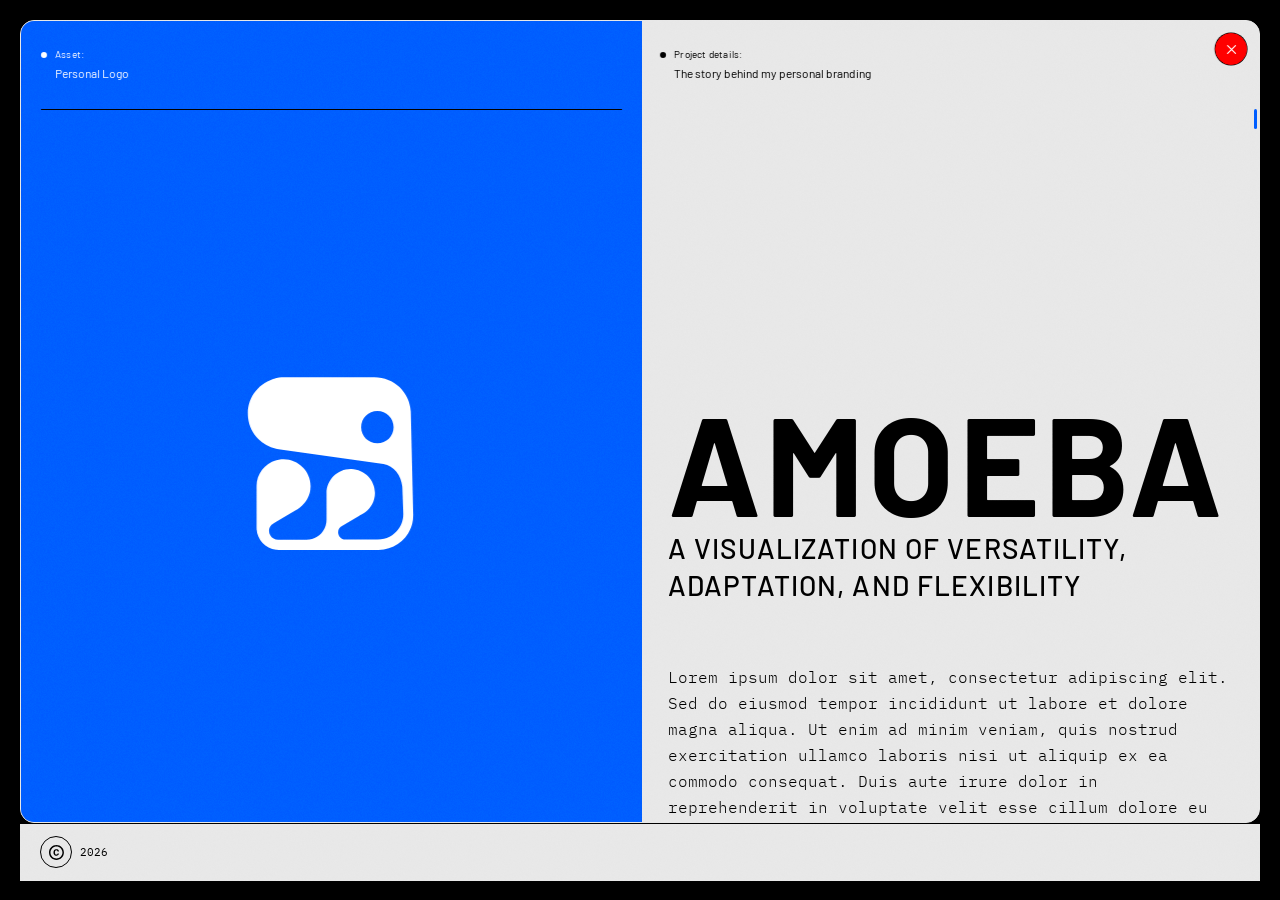
==== commit 7cd235c2: "Fix mobile UX issues and restore Barlow typography for project details. Separate project list scroll" ====
--- a/about.html
+++ b/about.html
@@ -7,10 +7,10 @@
     <link rel="preconnect" href="https://fonts.googleapis.com" />
     <link rel="preconnect" href="https://fonts.gstatic.com" crossorigin />
     <link
-      href="https://fonts.googleapis.com/css2?family=Barlow:wght@300;400;500&family=IBM+Plex+Mono:wght@300;400;500;600;700&display=swap"
+      href="https://fonts.googleapis.com/css2?family=Barlow:wght@300;400;500;700&family=IBM+Plex+Mono:wght@300;400;500&display=swap"
       rel="stylesheet"
     />
-    <link rel="stylesheet" href="styles.css?v=20250707fluid-v1" />
+    <link rel="stylesheet" href="styles.css?v=20250708barlow-project-v1" />
     <script src="theme-init.js?v=20250707cleanup-v1"></script>
     <script src="entry-guard.js"></script>
   </head>
@@ -201,7 +201,7 @@
     <script src="cursor.js?v=20250707cleanup-v1"></script>
     <script src="scrollbar.js"></script>
     <script src="pull-to-refresh.js?v=20250707cleanup-v1"></script>
-    <script src="about.js?v=20250707ibm-plex-mono-v1"></script>
+    <script src="about.js?v=20250708barlow-project-v1"></script>
     <script src="copyright.js?v=20250707cleanup-v1"></script>
     <div class="site-grain" aria-hidden="true"></div>
   </body>
--- a/styles.css
+++ b/styles.css
@@ -31,8 +31,8 @@
   --font-sans: 'Barlow', system-ui, sans-serif;
   --font-mono: 'IBM Plex Mono', monospace;
   --font-project-title: 'IBM Plex Mono', monospace;
-  --font-project-detail-title: 'IBM Plex Mono', monospace;
-  --font-project-subhead: 'Saira Extra Condensed', sans-serif;
+  --font-project-detail-title: 'Barlow', system-ui, sans-serif;
+  --font-project-subhead: var(--font-sans);
   --font-family-sans: var(--font-sans);
   --font-family-display: var(--font-project-title);
   --text-size-overline: 10px;
@@ -522,8 +522,8 @@
 /* Project subhead — tall condensed display (project details only) */
 .project-intro .project-desc {
   font-family: var(--font-project-subhead);
-  font-size: calc(var(--text-size-project-subhead) * 2);
-  font-weight: 600;
+  font-size: calc(var(--text-size-project-subhead) * 1.5);
+  font-weight: var(--text-weight-medium);
   line-height: var(--text-leading-subhead);
   letter-spacing: var(--text-tracking-project-subhead);
   text-transform: uppercase;
@@ -2871,7 +2871,7 @@
 .sticky-header .project-title {
   --detail-title-size: var(--sticky-title-size);
   font-family: var(--font-project-detail-title);
-  font-weight: 700;
+  font-weight: var(--text-weight-bold);
   text-transform: uppercase;
   letter-spacing: 0.03em;
   flex: 0 1 auto;
@@ -3087,7 +3087,7 @@
 
 .project-intro .project-title {
   font-family: var(--font-project-detail-title);
-  font-weight: 700;
+  font-weight: var(--text-weight-bold);
   text-transform: uppercase;
   letter-spacing: 0.03em;
   display: block;
@@ -7245,7 +7245,7 @@
 .about-panel-right h1.about-story-title.project-title {
   margin: 0;
   font-family: var(--font-project-detail-title) !important;
-  font-weight: 700 !important;
+  font-weight: var(--text-weight-bold) !important;
   font-size: unset;
   text-transform: uppercase !important;
   letter-spacing: 0.03em !important;
@@ -7773,7 +7773,7 @@
 .profile-content .profile-name {
   margin: 0;
   font-family: var(--font-project-detail-title);
-  font-weight: 700;
+  font-weight: var(--text-weight-bold);
   text-transform: uppercase;
   letter-spacing: 0.03em;
   display: flex;
@@ -9872,7 +9872,7 @@
     line-clamp: unset !important;
     overflow: visible !important;
     font-family: var(--font-project-detail-title) !important;
-    font-weight: 700 !important;
+    font-weight: var(--text-weight-bold) !important;
     text-transform: uppercase !important;
     letter-spacing: 0.03em !important;
     line-height: 0.82 !important;
@@ -9897,6 +9897,11 @@
     margin: 6px 0 0 !important;
     white-space: normal !important;
     overflow-wrap: break-word !important;
+  }
+
+  [data-theme='light'] .about-panel-right .project-desc.about-story-subhead,
+  [data-theme='light'] .about-panel-right .about-story-subhead {
+    color: var(--text-primary) !important;
   }
 
   .about-story-title-block {
@@ -10189,6 +10194,15 @@
     outline: none;
   }
 
+  .mobile-project-nav-btn:not(.sketchbook-lightbox__nav-btn):hover,
+  .mobile-project-nav-btn:not(.sketchbook-lightbox__nav-btn):focus,
+  .mobile-project-nav-btn:not(.sketchbook-lightbox__nav-btn):focus-visible {
+    background: var(--brand-blue);
+    color: #ffffff;
+    box-shadow: 0 4px 16px rgba(0, 94, 255, 0.28);
+    outline: none;
+  }
+
   .mobile-project-nav-btn.sketchbook-lightbox__nav-btn:hover,
   .mobile-project-nav-btn.sketchbook-lightbox__nav-btn:focus-visible,
   [data-theme='light'] .mobile-project-nav-btn.sketchbook-lightbox__nav-btn:hover,
@@ -10686,6 +10700,22 @@
     display: none !important;
   }
 
+  /* About: pin close to viewport top-right while layout scrolls. */
+  .about-layer--black {
+    transform: none !important;
+    will-change: auto !important;
+  }
+
+  .about-layer--black > .about-close.header-shade-close {
+    display: flex !important;
+    position: fixed !important;
+    top: calc(12px + env(safe-area-inset-top, 0px)) !important;
+    right: calc(12px + env(safe-area-inset-right, 0px)) !important;
+    left: auto !important;
+    bottom: auto !important;
+    z-index: 140 !important;
+  }
+
   /* Profile blue-layer close: top-right of blue panel. */
   .profile-layer--blue > .profile-close.header-shade-close {
     display: flex !important;
@@ -11055,8 +11085,8 @@
 }
 
 .copyright-symbol {
-  font-family: 'IBM Plex Mono', monospace;
-  font-weight: 700;
+  font-family: 'Barlow Condensed', sans-serif;
+  font-weight: 800;
   font-size: clamp(96px, 18vw, 240px);
   line-height: 0.82;
   letter-spacing: -0.04em;
@@ -11087,8 +11117,8 @@
 }
 
 .copyright-panel-name {
-  font-family: 'IBM Plex Mono', monospace;
-  font-weight: 700;
+  font-family: 'Barlow Condensed', sans-serif;
+  font-weight: 800;
   font-size: clamp(22px, 2.4vw, 32px);
   line-height: 1;
   letter-spacing: 0.06em;
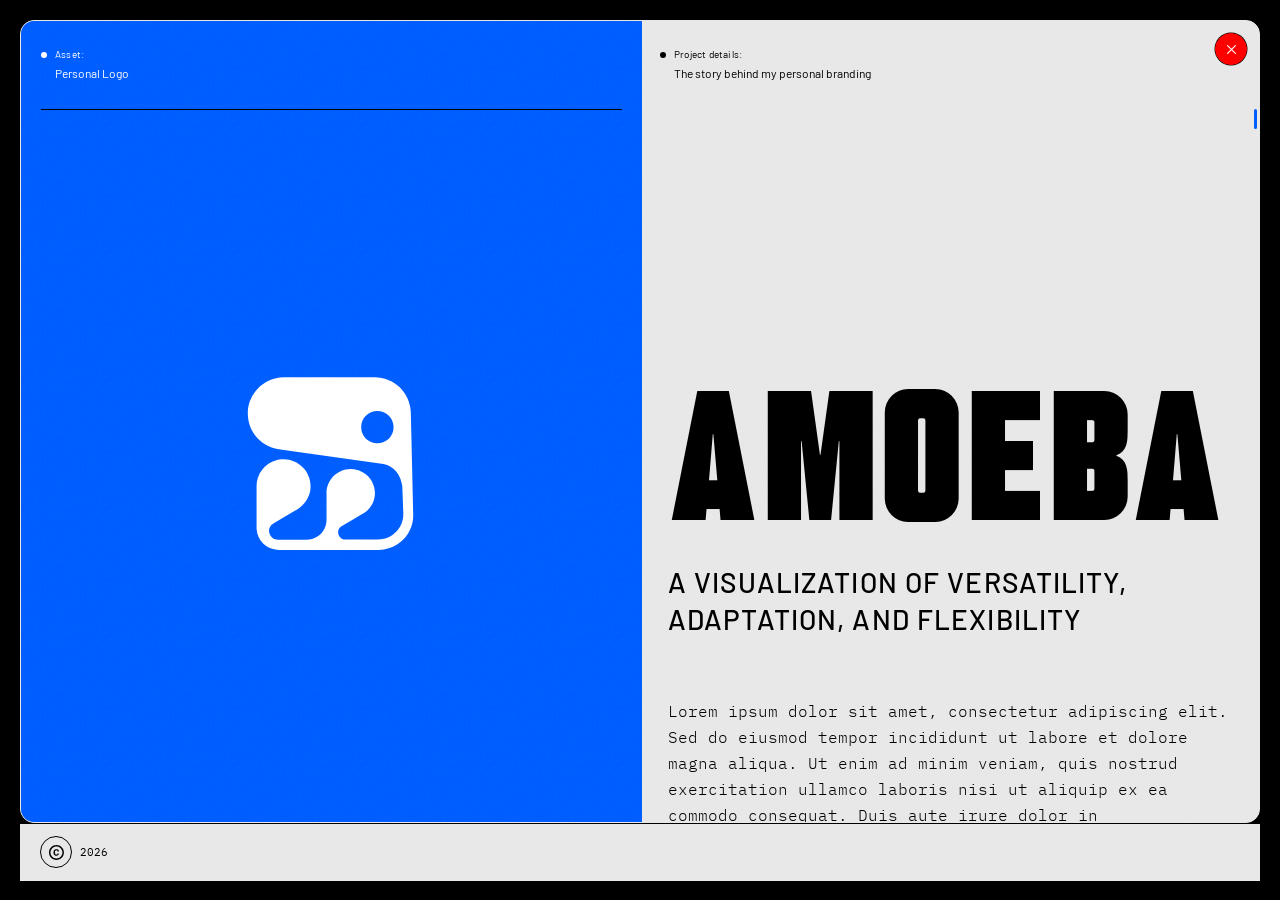
==== commit 9397c1a9: "Add self-hosted Boldine display font for large titles. Wire BoldineRegular into project detail title" ====
--- a/about.html
+++ b/about.html
@@ -10,7 +10,7 @@
       href="https://fonts.googleapis.com/css2?family=Barlow:wght@300;400;500;700&family=IBM+Plex+Mono:wght@300;400;500&display=swap"
       rel="stylesheet"
     />
-    <link rel="stylesheet" href="styles.css?v=20250708barlow-project-v1" />
+    <link rel="stylesheet" href="styles.css?v=20250728boldine-v1" />
     <script src="theme-init.js?v=20250707cleanup-v1"></script>
     <script src="entry-guard.js"></script>
   </head>
@@ -31,6 +31,15 @@
       <div class="app app--about">
         <div class="about-layout">
           <div class="about-layer about-layer--black">
+            <a
+              href="home.html"
+              class="header-shade-close about-close about-close--content"
+              aria-label="Close and return to portfolio"
+            >
+              <svg width="14" height="14" viewBox="0 0 14 14" fill="none" stroke="currentColor" stroke-width="1.5" aria-hidden="true">
+                <path d="M2 2l10 10M12 2L2 12" stroke-linecap="round"/>
+              </svg>
+            </a>
             <div class="about-lockup about-lockup--right">
               <div class="meta-item">
                 <div class="meta-label-row">
@@ -141,18 +150,18 @@
               </div>
             </main>
 
+          </div>
+
+          <div class="about-layer about-layer--blue">
             <a
               href="home.html"
-              class="header-shade-close about-close"
+              class="header-shade-close about-close about-close--hero"
               aria-label="Close and return to portfolio"
             >
               <svg width="14" height="14" viewBox="0 0 14 14" fill="none" stroke="currentColor" stroke-width="1.5" aria-hidden="true">
                 <path d="M2 2l10 10M12 2L2 12" stroke-linecap="round"/>
               </svg>
             </a>
-          </div>
-
-          <div class="about-layer about-layer--blue">
             <div class="about-lockup about-lockup--left">
               <div class="meta-item">
                 <div class="meta-label-row">
@@ -201,7 +210,7 @@
     <script src="cursor.js?v=20250707cleanup-v1"></script>
     <script src="scrollbar.js"></script>
     <script src="pull-to-refresh.js?v=20250707cleanup-v1"></script>
-    <script src="about.js?v=20250708barlow-project-v1"></script>
+    <script src="about.js?v=20250728boldine-v1"></script>
     <script src="copyright.js?v=20250707cleanup-v1"></script>
     <div class="site-grain" aria-hidden="true"></div>
   </body>
--- a/styles.css
+++ b/styles.css
@@ -2,6 +2,16 @@
   box-sizing: border-box;
   margin: 0;
   padding: 0;
+}
+
+@font-face {
+  font-family: "BoldineRegular";
+  src:
+    url("assets/MyWebfontsKit/webFonts/BoldineRegular/font.woff2") format("woff2"),
+    url("assets/MyWebfontsKit/webFonts/BoldineRegular/font.woff") format("woff");
+  font-weight: 100 900;
+  font-style: normal;
+  font-display: swap;
 }
 
 :root {
@@ -30,8 +40,9 @@
   --app-shadow: 0 32px 100px rgba(0, 0, 0, 0.12);
   --font-sans: 'Barlow', system-ui, sans-serif;
   --font-mono: 'IBM Plex Mono', monospace;
+  --font-display: 'BoldineRegular', sans-serif;
   --font-project-title: 'IBM Plex Mono', monospace;
-  --font-project-detail-title: 'Barlow', system-ui, sans-serif;
+  --font-project-detail-title: var(--font-display);
   --font-project-subhead: var(--font-sans);
   --font-family-sans: var(--font-sans);
   --font-family-display: var(--font-project-title);
@@ -91,7 +102,7 @@
   --project-item-highlight-gap: 3px;
   --red-close-btn-size: 28px;
   --red-close-btn-bg: #ff0000;
-  --red-close-btn-hover-bg: color-mix(in srgb, #ffffff 16%, #ff0000);
+  --red-close-btn-hover-bg: color-mix(in srgb, #000000 16%, #ff0000);
   --red-close-btn-hover-border: color-mix(in srgb, #000000 10%, #ff0000);
   --red-close-btn-active-bg: #cc0000;
   --red-close-btn-outer-border: 0 0 0 0.5px #000000;
@@ -2851,7 +2862,7 @@
   margin: 0;
   --project-number-size: var(--sticky-project-number-size);
   box-shadow: inset 0 0 0 var(--detail-border-width) var(--sticky-header-line);
-  font-family: var(--font-sans);
+  font-family: var(--font-display);
   font-weight: 800;
   font-variant-numeric: tabular-nums;
   letter-spacing: 0.1em;
@@ -2984,7 +2995,7 @@
 }
 
 .project-intro .project-number {
-  font-family: var(--font-sans);
+  font-family: var(--font-display);
   font-weight: 800;
   color: #000000;
   letter-spacing: 0.1em;
@@ -5962,26 +5973,23 @@
     pointer-events: none;
   }
 
+  /*
+   * Shared overlay elevation only — do NOT use position:fixed here.
+   * Tablet (561–900) keeps the drawer absolute inside .app so open/close cannot
+   * paint over the black page frame. Phone (≤560) sets viewport-fixed separately.
+   */
   body:not(.sidebar-collapsed) .sidebar {
-    position: fixed;
-    top: 0;
-    left: 0;
-    right: 0;
-    bottom: auto;
-    width: 100%;
-    min-width: 0;
-    height: 100dvh;
-    max-height: 100dvh;
     opacity: 1;
     pointer-events: auto;
     box-shadow: none;
     z-index: 105;
   }
 
-  body:not(.sidebar-collapsed):not(.landing-page):not(.about-page):not(.profile-page) .header-shell {
-    transform: translateY(-100%);
-    pointer-events: none;
-  }
+  /*
+   * Overlay drawer covers header/footer inside .app — do not translate the header
+   * away. Hiding it made the underlay reappear oversized on close (header slide-back
+   * + layout refit), which read as a scale-down on the background body.
+   */
 
   .sidebar-resizer {
     display: none;
@@ -6080,6 +6088,30 @@
 
 /* Tablet / narrow: overlay projects panel — main keeps full width when panel opens */
 @media (max-width: 900px) and (min-width: 561px) {
+  :root {
+    --sidebar-mobile-panel-duration: 0.36s;
+    --sidebar-mobile-panel-ease: var(--ease-soft);
+    --sidebar-panel-content-duration: 0.22s;
+    --sidebar-panel-content-ease: var(--ease-soft);
+    --sidebar-panel-content-delay: 0.16s;
+    --sidebar-panel-content-delay-list: 0.2s;
+    --sidebar-panel-content-shift: 12px;
+  }
+
+  /*
+   * Clip LTR drawer to the framed white shell. Viewport-fixed escapes overflow and
+   * paints over the black page padding — absolute + overflow:hidden prevents that.
+   * Avoid clip-path/transform here: they would trap the fixed footer’s containing block.
+   */
+  .app,
+  .app-chrome {
+    overflow: hidden;
+  }
+
+  .app-chrome {
+    border-radius: var(--app-inner-radius);
+  }
+
   .body {
     flex-direction: column;
   }
@@ -6090,7 +6122,10 @@
     width: 0;
     min-width: 0;
     height: 0;
-    overflow: visible;
+    overflow: hidden;
+    pointer-events: none;
+    visibility: hidden;
+    transform: translateX(-100%);
   }
 
   .main {
@@ -6100,38 +6135,144 @@
     transition: none;
   }
 
+  /*
+   * Freeze underlay layout while the overlay is open. Expanding padding (and the
+   * ensuing title refit) made close reveal a larger body that then snapped smaller.
+   */
   body.sidebar-collapsed .main,
   body:not(.sidebar-collapsed) .main,
   body.sidebar-overlay-panel .main {
     flex: 1 1 100%;
     width: 100%;
     max-width: 100%;
-  }
-
-  body.sidebar-collapsed .main {
     --main-inline-padding: calc(
       var(--sidebar-reopen-tab-width) + var(--sidebar-collapsed-content-gap)
     );
   }
 
-  body:not(.sidebar-collapsed) .main,
-  body.sidebar-overlay-panel:not(.sidebar-collapsed) .main {
-    --main-inline-padding: var(--main-inline-padding-expanded);
-  }
-
   body.sidebar-collapsed .body > .sidebar-reopen-tab {
     z-index: 6;
   }
 
-  body.sidebar-collapsed .sticky-header {
+  body.sidebar-collapsed .sticky-header,
+  body:not(.sidebar-collapsed) .sticky-header {
     padding-inline: var(--main-inline-padding);
   }
 
-  body:not(.sidebar-collapsed) .sidebar {
+  /*
+   * Contained overlay: LTR drawer is absolute inside .app-chrome (never fixed).
+   * While open, .body is position:static so the panel’s containing block is
+   * .app-chrome (covers header + body + footer chrome). Phone stays full-bleed.
+   */
+  body.sidebar-mobile-panel-opening .body,
+  body.sidebar-mobile-panel-expanded .body,
+  body.sidebar-mobile-panel-closing .body,
+  body:not(.sidebar-collapsed):not(.sidebar-mobile-panel-opening):not(.sidebar-mobile-panel-closing) .body {
+    position: static;
+    overflow: visible;
+  }
+
+  body.sidebar-mobile-panel-opening .sidebar,
+  body.sidebar-mobile-panel-expanded .sidebar,
+  body.sidebar-mobile-panel-closing .sidebar,
+  body:not(.sidebar-collapsed):not(.sidebar-mobile-panel-opening):not(.sidebar-mobile-panel-closing) .sidebar {
+    position: absolute;
+    inset: 0;
+    width: auto;
+    min-width: 0;
+    height: auto;
+    max-height: none;
+    border-radius: var(--app-inner-radius);
+    overflow: hidden;
     z-index: 105;
-  }
-
-  /* Pin footer to visible viewport — in-flow flex footer was clipped on iPad Safari */
+    visibility: visible;
+    pointer-events: auto;
+    background: var(--bg-projects-panel);
+    will-change: transform;
+    transition: transform var(--sidebar-mobile-panel-duration) var(--sidebar-mobile-panel-ease);
+  }
+
+  body.sidebar-mobile-panel-opening:not(.sidebar-mobile-panel-opening-active) .sidebar {
+    transform: translateX(-100%);
+    transition: none;
+  }
+
+  body.sidebar-mobile-panel-opening.sidebar-mobile-panel-opening-active .sidebar,
+  body.sidebar-mobile-panel-expanded .sidebar,
+  body:not(.sidebar-collapsed):not(.sidebar-mobile-panel-opening):not(.sidebar-mobile-panel-closing) .sidebar {
+    transform: translateX(0);
+    transition: transform var(--sidebar-mobile-panel-duration) var(--sidebar-mobile-panel-ease);
+  }
+
+  body.sidebar-mobile-panel-closing:not(.sidebar-mobile-panel-closing-active) .sidebar {
+    transform: translateX(0);
+  }
+
+  body.sidebar-mobile-panel-closing.sidebar-mobile-panel-closing-active .sidebar {
+    transform: translateX(-100%);
+    transition: transform var(--sidebar-mobile-panel-duration) var(--sidebar-mobile-panel-ease);
+  }
+
+  /* Content catches up after the drawer panel — soft delayed ease-in */
+  body.sidebar-mobile-panel-opening:not(.sidebar-mobile-panel-opening-active) .sidebar-mobile-panel-content .filters,
+  body.sidebar-mobile-panel-opening:not(.sidebar-mobile-panel-opening-active) .sidebar-mobile-panel-content .project-list-viewport {
+    opacity: 0;
+    transform: translateX(calc(-1 * var(--sidebar-panel-content-shift)));
+    transition: none;
+  }
+
+  body.sidebar-mobile-panel-opening.sidebar-mobile-panel-opening-active .sidebar-mobile-panel-content .filters {
+    opacity: 1;
+    transform: translateX(0);
+    transition:
+      opacity var(--sidebar-panel-content-duration) var(--sidebar-panel-content-ease),
+      transform var(--sidebar-panel-content-duration) var(--sidebar-panel-content-ease);
+    transition-delay: var(--sidebar-panel-content-delay);
+  }
+
+  body.sidebar-mobile-panel-opening.sidebar-mobile-panel-opening-active .sidebar-mobile-panel-content .project-list-viewport {
+    opacity: 1;
+    transform: translateX(0);
+    transition:
+      opacity var(--sidebar-panel-content-duration) var(--sidebar-panel-content-ease),
+      transform var(--sidebar-panel-content-duration) var(--sidebar-panel-content-ease);
+    transition-delay: var(--sidebar-panel-content-delay-list);
+  }
+
+  /* Resting open: hold final content pose; keep soft transition so late catch-up can finish */
+  body.sidebar-mobile-panel-expanded .sidebar-mobile-panel-content .filters,
+  body.sidebar-mobile-panel-expanded .sidebar-mobile-panel-content .project-list-viewport,
+  body.sidebar-mobile-panel-closing:not(.sidebar-mobile-panel-closing-active) .sidebar-mobile-panel-content .filters,
+  body.sidebar-mobile-panel-closing:not(.sidebar-mobile-panel-closing-active) .sidebar-mobile-panel-content .project-list-viewport,
+  body:not(.sidebar-collapsed):not(.sidebar-mobile-panel-opening):not(.sidebar-mobile-panel-closing)
+    .sidebar-mobile-panel-content
+    .filters,
+  body:not(.sidebar-collapsed):not(.sidebar-mobile-panel-opening):not(.sidebar-mobile-panel-closing)
+    .sidebar-mobile-panel-content
+    .project-list-viewport {
+    opacity: 1;
+    transform: translateX(0);
+    transition:
+      opacity var(--sidebar-panel-content-duration) var(--sidebar-panel-content-ease),
+      transform var(--sidebar-panel-content-duration) var(--sidebar-panel-content-ease);
+    transition-delay: 0s;
+  }
+
+  body.sidebar-mobile-panel-closing.sidebar-mobile-panel-closing-active .sidebar-mobile-panel-content .filters,
+  body.sidebar-mobile-panel-closing.sidebar-mobile-panel-closing-active .sidebar-mobile-panel-content .project-list-viewport {
+    opacity: 0;
+    transform: translateX(calc(-1 * var(--sidebar-panel-content-shift)));
+    transition:
+      opacity calc(var(--sidebar-panel-content-duration) * 0.75) var(--ease-smooth),
+      transform calc(var(--sidebar-panel-content-duration) * 0.75) var(--ease-smooth);
+    transition-delay: 0s;
+  }
+
+  /*
+   * Pin footer to viewport (iPad Safari). Once fixed, it leaves .app flow/paint, so the
+   * .app border no longer wraps it — paint L/R/B chrome here to keep one continuous frame.
+   * overflow:hidden keeps bottom radius once fixed out of .app.
+   */
   body:not(.landing-page):not(.about-page):not(.profile-page) .footer-shell {
     position: fixed;
     left: var(--window-padding);
@@ -6140,8 +6281,18 @@
     width: auto;
     z-index: 102;
     border-radius: 0 0 var(--window-radius) var(--window-radius);
+    overflow: hidden;
+    border-left: var(--site-chrome-border-width) solid var(--bg-sidebar);
+    border-right: var(--site-chrome-border-width) solid var(--bg-sidebar);
+    border-bottom: var(--site-chrome-border-width) solid var(--bg-sidebar);
     /* safe-area is in bottom above — base .footer-shell padding-bottom would double it */
     padding-bottom: 0;
+  }
+
+  [data-theme='dark'] body:not(.landing-page):not(.about-page):not(.profile-page) .footer-shell {
+    border-left-color: var(--site-chrome-border);
+    border-right-color: var(--site-chrome-border);
+    border-bottom-color: var(--site-chrome-border);
   }
 
   body:not(.landing-page):not(.about-page):not(.profile-page) .footer {
@@ -6152,6 +6303,33 @@
 
   body:not(.landing-page):not(.about-page):not(.profile-page) .main {
     padding-bottom: calc(var(--footer-height) + var(--mobile-browser-ui-inset, 0px) + env(safe-area-inset-bottom, 0px) + 24px);
+  }
+}
+
+@media (max-width: 900px) and (min-width: 561px) and (prefers-reduced-motion: reduce) {
+  body.sidebar-mobile-panel-opening .sidebar,
+  body.sidebar-mobile-panel-expanded .sidebar,
+  body.sidebar-mobile-panel-closing .sidebar,
+  body:not(.sidebar-collapsed) .sidebar,
+  body.sidebar-mobile-panel-opening .sidebar-mobile-panel-content .filters,
+  body.sidebar-mobile-panel-opening .sidebar-mobile-panel-content .project-list-viewport,
+  body.sidebar-mobile-panel-opening.sidebar-mobile-panel-opening-active .sidebar-mobile-panel-content .filters,
+  body.sidebar-mobile-panel-opening.sidebar-mobile-panel-opening-active .sidebar-mobile-panel-content .project-list-viewport,
+  body.sidebar-mobile-panel-expanded .sidebar-mobile-panel-content .filters,
+  body.sidebar-mobile-panel-expanded .sidebar-mobile-panel-content .project-list-viewport,
+  body.sidebar-mobile-panel-closing .sidebar-mobile-panel-content .filters,
+  body.sidebar-mobile-panel-closing .sidebar-mobile-panel-content .project-list-viewport,
+  body.sidebar-mobile-panel-closing.sidebar-mobile-panel-closing-active .sidebar-mobile-panel-content .filters,
+  body.sidebar-mobile-panel-closing.sidebar-mobile-panel-closing-active .sidebar-mobile-panel-content .project-list-viewport {
+    transition: none !important;
+    transition-delay: 0s !important;
+    transform: none;
+    opacity: 1;
+    will-change: auto;
+  }
+
+  body.sidebar-collapsed .sidebar {
+    transform: none;
   }
 }
 
@@ -6161,8 +6339,13 @@
     --mobile-chrome-padding: 20px;
     --window-radius: 0;
     --content-radius: 0;
-    --sidebar-mobile-panel-duration: var(--sidebar-desktop-duration);
+    --sidebar-mobile-panel-duration: 0.36s;
     --sidebar-mobile-panel-ease: var(--ease-soft);
+    --sidebar-panel-content-duration: 0.22s;
+    --sidebar-panel-content-ease: var(--ease-soft);
+    --sidebar-panel-content-delay: 0.16s;
+    --sidebar-panel-content-delay-list: 0.2s;
+    --sidebar-panel-content-shift: 12px;
     --sidebar-mobile-toggle-size: 40px;
     --sticky-header-padding-block: 0;
     --sticky-header-host-stuck-top: 0px;
@@ -6242,16 +6425,9 @@
   }
 
   .header {
-    padding-inline: var(--mobile-chrome-padding);
-  }
-
-  body.sidebar-collapsed .header {
+    /* Keep underlay header frozen while the full-screen projects overlay is open */
     padding-left: 0;
-  }
-
-  body:not(.sidebar-collapsed) .header-shell {
-    transform: none;
-    pointer-events: auto;
+    padding-right: var(--mobile-chrome-padding);
   }
 
   .header .logo-part--wordmark {
@@ -6518,8 +6694,9 @@
 
   .about-layer--blue,
   .profile-layer--blue {
-    min-height: 100svh;
-    height: auto;
+    min-height: 90vh;
+    height: 90vh;
+    max-height: 90vh;
     border-radius: 0;
     box-shadow: none;
   }
@@ -6544,11 +6721,6 @@
   .profile-panel-right.custom-scrollbar-viewport {
     overflow: visible;
     max-height: none;
-  }
-
-  .about-layer--black > .about-close.header-shade-close,
-  .profile-layer--black > .profile-close.header-shade-close {
-    z-index: 140;
   }
 
   .body {
@@ -6594,6 +6766,7 @@
     display: flex;
     flex-direction: column;
     background: var(--bg-projects-panel);
+    /* Phone overlay: park off-screen left, slide in LTR (matches desktop drawer) */
     transform: translateX(-100%);
     transition: transform var(--sidebar-mobile-panel-duration) var(--sidebar-mobile-panel-ease);
     will-change: transform;
@@ -6620,24 +6793,110 @@
     z-index: 110;
   }
 
-  body.sidebar-mobile-panel-opening .sidebar {
+  body.sidebar-mobile-panel-opening:not(.sidebar-mobile-panel-opening-active) .sidebar {
     transform: translateX(-100%);
+    transition: none;
   }
 
   body.sidebar-mobile-panel-opening.sidebar-mobile-panel-opening-active .sidebar,
   body.sidebar-mobile-panel-expanded .sidebar,
   body:not(.sidebar-collapsed):not(.sidebar-mobile-panel-opening):not(.sidebar-mobile-panel-closing) .sidebar {
     transform: translateX(0);
-  }
-
-  body.sidebar-mobile-panel-closing .sidebar {
+    transition: transform var(--sidebar-mobile-panel-duration) var(--sidebar-mobile-panel-ease);
+  }
+
+  body.sidebar-mobile-panel-closing:not(.sidebar-mobile-panel-closing-active) .sidebar {
     transform: translateX(0);
   }
 
   body.sidebar-mobile-panel-closing.sidebar-mobile-panel-closing-active .sidebar {
     transform: translateX(-100%);
-  }
-
+    transition: transform var(--sidebar-mobile-panel-duration) var(--sidebar-mobile-panel-ease);
+  }
+
+  /* Content catches up after the drawer panel — soft delayed ease-in */
+  body.sidebar-mobile-panel-opening:not(.sidebar-mobile-panel-opening-active) .sidebar-mobile-panel-content .filters,
+  body.sidebar-mobile-panel-opening:not(.sidebar-mobile-panel-opening-active) .sidebar-mobile-panel-content .project-list-viewport {
+    opacity: 0;
+    transform: translateX(calc(-1 * var(--sidebar-panel-content-shift)));
+    transition: none;
+  }
+
+  body.sidebar-mobile-panel-opening.sidebar-mobile-panel-opening-active .sidebar-mobile-panel-content .filters {
+    opacity: 1;
+    transform: translateX(0);
+    transition:
+      opacity var(--sidebar-panel-content-duration) var(--sidebar-panel-content-ease),
+      transform var(--sidebar-panel-content-duration) var(--sidebar-panel-content-ease);
+    transition-delay: var(--sidebar-panel-content-delay);
+  }
+
+  body.sidebar-mobile-panel-opening.sidebar-mobile-panel-opening-active .sidebar-mobile-panel-content .project-list-viewport {
+    opacity: 1;
+    transform: translateX(0);
+    transition:
+      opacity var(--sidebar-panel-content-duration) var(--sidebar-panel-content-ease),
+      transform var(--sidebar-panel-content-duration) var(--sidebar-panel-content-ease);
+    transition-delay: var(--sidebar-panel-content-delay-list);
+  }
+
+  /* Resting open: hold final content pose; keep soft transition so late catch-up can finish */
+  body.sidebar-mobile-panel-expanded .sidebar-mobile-panel-content .filters,
+  body.sidebar-mobile-panel-expanded .sidebar-mobile-panel-content .project-list-viewport,
+  body.sidebar-mobile-panel-closing:not(.sidebar-mobile-panel-closing-active) .sidebar-mobile-panel-content .filters,
+  body.sidebar-mobile-panel-closing:not(.sidebar-mobile-panel-closing-active) .sidebar-mobile-panel-content .project-list-viewport,
+  body:not(.sidebar-collapsed):not(.sidebar-mobile-panel-opening):not(.sidebar-mobile-panel-closing)
+    .sidebar-mobile-panel-content
+    .filters,
+  body:not(.sidebar-collapsed):not(.sidebar-mobile-panel-opening):not(.sidebar-mobile-panel-closing)
+    .sidebar-mobile-panel-content
+    .project-list-viewport {
+    opacity: 1;
+    transform: translateX(0);
+    transition:
+      opacity var(--sidebar-panel-content-duration) var(--sidebar-panel-content-ease),
+      transform var(--sidebar-panel-content-duration) var(--sidebar-panel-content-ease);
+    transition-delay: 0s;
+  }
+
+  body.sidebar-mobile-panel-closing.sidebar-mobile-panel-closing-active .sidebar-mobile-panel-content .filters,
+  body.sidebar-mobile-panel-closing.sidebar-mobile-panel-closing-active .sidebar-mobile-panel-content .project-list-viewport {
+    opacity: 0;
+    transform: translateX(calc(-1 * var(--sidebar-panel-content-shift)));
+    transition:
+      opacity calc(var(--sidebar-panel-content-duration) * 0.75) var(--ease-smooth),
+      transform calc(var(--sidebar-panel-content-duration) * 0.75) var(--ease-smooth);
+    transition-delay: 0s;
+  }
+}
+
+@media (max-width: 560px) and (prefers-reduced-motion: reduce) {
+  .sidebar,
+  body.sidebar-mobile-panel-opening .sidebar-mobile-panel-content .filters,
+  body.sidebar-mobile-panel-opening .sidebar-mobile-panel-content .project-list-viewport,
+  body.sidebar-mobile-panel-opening.sidebar-mobile-panel-opening-active .sidebar-mobile-panel-content .filters,
+  body.sidebar-mobile-panel-opening.sidebar-mobile-panel-opening-active .sidebar-mobile-panel-content .project-list-viewport,
+  body.sidebar-mobile-panel-expanded .sidebar-mobile-panel-content .filters,
+  body.sidebar-mobile-panel-expanded .sidebar-mobile-panel-content .project-list-viewport,
+  body.sidebar-mobile-panel-closing .sidebar-mobile-panel-content .filters,
+  body.sidebar-mobile-panel-closing .sidebar-mobile-panel-content .project-list-viewport,
+  body.sidebar-mobile-panel-closing.sidebar-mobile-panel-closing-active .sidebar-mobile-panel-content .filters,
+  body.sidebar-mobile-panel-closing.sidebar-mobile-panel-closing-active .sidebar-mobile-panel-content .project-list-viewport {
+    transition: none !important;
+    transition-delay: 0s !important;
+    will-change: auto;
+  }
+
+  body.sidebar-mobile-panel-opening .sidebar-mobile-panel-content .filters,
+  body.sidebar-mobile-panel-opening .sidebar-mobile-panel-content .project-list-viewport,
+  body.sidebar-mobile-panel-closing.sidebar-mobile-panel-closing-active .sidebar-mobile-panel-content .filters,
+  body.sidebar-mobile-panel-closing.sidebar-mobile-panel-closing-active .sidebar-mobile-panel-content .project-list-viewport {
+    opacity: 1;
+    transform: none;
+  }
+}
+
+@media (max-width: 560px) {
   .sidebar-mobile-panel-content {
     display: flex;
     flex-direction: column;
@@ -7057,8 +7316,9 @@
   flex-direction: column;
   min-height: 0;
   overflow: hidden;
-  will-change: transform;
-  transform: translateX(0);
+  /* Avoid translateX(0)/will-change trapping position:fixed close to the layer */
+  will-change: auto;
+  transform: none;
   --about-slide-offset: -105%;
 }
 
@@ -7085,18 +7345,21 @@
 .is-about-enter-pending .about-layer {
   transform: translateX(var(--about-slide-offset));
   transition: none;
+  will-change: transform;
 }
 
 /* Enter from left: blue leads, black follows (reverse of exit) */
 .is-about-entering .about-layer--blue {
   transform: translateX(0);
   transition: transform var(--about-slide-duration) var(--about-slide-ease);
+  will-change: transform;
   z-index: 3;
 }
 
 .is-about-entering .about-layer--black {
   transform: translateX(0);
   transition: transform var(--about-slide-duration) var(--about-slide-ease);
+  will-change: transform;
   z-index: 1;
 }
 
@@ -7104,12 +7367,14 @@
 .is-about-exiting .about-layer--blue {
   transform: translateX(var(--about-slide-offset-exit));
   transition: transform var(--about-slide-duration) var(--about-slide-ease);
+  will-change: transform;
   z-index: 3;
 }
 
 .is-about-exiting .about-layer--black {
   transform: translateX(var(--about-slide-offset));
   transition: transform var(--about-slide-duration) var(--about-slide-ease);
+  will-change: transform;
   z-index: 1;
 }
 
@@ -7236,8 +7501,9 @@
 }
 
 body.is-about-layout-measuring .about-layer {
-  transform: translateX(0) !important;
+  transform: none !important;
   transition: none !important;
+  will-change: auto !important;
 }
 
 .about-panel-right h1.about-story-title,
@@ -7384,13 +7650,46 @@
   margin-bottom: 8px;
 }
 
-.about-layer--black > .about-close.header-shade-close,
-.profile-layer--black > .profile-close.header-shade-close {
+/*
+ * Close lives inside the sliding panels (not a parallel full-width chrome).
+ * Desktop: content (black) panel — top-right of the story card.
+ * Stacked ≤900px: hero (blue) panel — top-right above the blue block, no bottom-row snap.
+ * translateX % is relative to the transformed element; hosting inside the panel
+ * keeps the X locked to that panel’s enter/exit motion.
+ */
+.about-layer--black > .about-close--content.header-shade-close,
+.profile-layer--black > .profile-close--content.header-shade-close,
+.about-layer--blue > .about-close--hero.header-shade-close,
+.profile-layer--blue > .profile-close--hero.header-shade-close {
   position: absolute;
   top: calc(12px + env(safe-area-inset-top, 0px));
   right: calc(12px + env(safe-area-inset-right, 0px));
   left: auto;
   bottom: auto;
+  z-index: 140;
+  pointer-events: auto;
+}
+
+.about-layer--black > .about-close--content.header-shade-close,
+.profile-layer--black > .profile-close--content.header-shade-close {
+  display: flex;
+}
+
+.about-layer--blue > .about-close--hero.header-shade-close,
+.profile-layer--blue > .profile-close--hero.header-shade-close {
+  display: none;
+}
+
+@media (max-width: 900px) {
+  .about-layer--black > .about-close--content.header-shade-close,
+  .profile-layer--black > .profile-close--content.header-shade-close {
+    display: none;
+  }
+
+  .about-layer--blue > .about-close--hero.header-shade-close,
+  .profile-layer--blue > .profile-close--hero.header-shade-close {
+    display: flex;
+  }
 }
 
 .about-close.header-shade-close {
@@ -7421,33 +7720,79 @@
 }
 
 @media (max-width: 900px) and (min-width: 561px) {
+  /* Stacked 1-col: animate and rest in the same orientation (no post-enter snap) */
+  body.about-page > .page-wrapper > .app.app--about,
+  body.profile-page > .page-wrapper > .app.app--profile {
+    height: 100%;
+    min-height: 0;
+    overflow: hidden;
+  }
+
+  .about-layout {
+    display: flex;
+    flex-direction: column;
+    height: 100%;
+    max-height: 100%;
+    overflow-x: hidden;
+    overflow-y: auto;
+    -webkit-overflow-scrolling: touch;
+  }
+
   .about-layer {
+    position: relative;
+    top: auto;
+    bottom: auto;
+    left: auto;
+    right: auto;
     width: 100%;
-    height: 50%;
+    height: auto;
+    min-height: 0;
+    overflow: visible;
+    --about-slide-offset: -115%;
   }
 
   .about-layer--blue {
-    top: 0;
-    left: 0;
+    order: -1;
+    flex-shrink: 0;
     width: 100%;
-    height: calc(50% + 2px);
+    height: 90vh;
+    min-height: 90vh;
+    max-height: 90vh;
+    overflow: hidden;
     border-radius: 0;
+    box-shadow: none;
+    --about-slide-offset: -115%;
+    --about-slide-offset-exit: -115%;
   }
 
   .about-layer--black {
-    top: 50%;
-    left: 0;
+    order: 1;
+    flex-shrink: 0;
+    top: auto;
+    left: auto;
+    width: 100%;
     --about-slide-offset: -115%;
     border-radius: 0;
-    box-shadow: 0 -4px 24px rgba(0, 0, 0, 0.35);
+    box-shadow: none;
   }
 
   [data-theme='light'] .about-layer--black {
     box-shadow: none;
   }
 
+  .about-layer--black > .custom-scrollbar-wrap {
+    flex: none;
+    min-height: 0;
+  }
+
   .about-panel-left {
     min-height: 0;
+  }
+
+  .about-panel-right,
+  .about-panel-right.custom-scrollbar-viewport {
+    overflow: visible;
+    max-height: none;
   }
 
   .about-panel-right .project-text {
@@ -7536,8 +7881,9 @@
   flex-direction: column;
   min-height: 0;
   overflow: hidden;
-  will-change: transform;
-  transform: translateX(0);
+  /* Avoid translateX(0)/will-change trapping position:fixed close to the layer */
+  will-change: auto;
+  transform: none;
   --profile-slide-offset: 105%;
 }
 
@@ -7573,18 +7919,21 @@
 .is-profile-enter-pending .profile-layer {
   transform: translateX(var(--profile-slide-offset));
   transition: none;
+  will-change: transform;
 }
 
 /* Enter from right: blue panel leads, black follows (reverse of exit) */
 .is-profile-entering .profile-layer--blue {
   transform: translateX(0);
   transition: transform var(--profile-slide-duration) var(--profile-slide-ease);
+  will-change: transform;
   z-index: 3;
 }
 
 .is-profile-entering .profile-layer--black {
   transform: translateX(0);
   transition: transform var(--profile-slide-duration) var(--profile-slide-ease);
+  will-change: transform;
   z-index: 1;
 }
 
@@ -7592,12 +7941,14 @@
 .is-profile-exiting .profile-layer--blue {
   transform: translateX(var(--profile-slide-offset-exit));
   transition: transform var(--profile-slide-duration) var(--profile-slide-ease);
+  will-change: transform;
   z-index: 3;
 }
 
 .is-profile-exiting .profile-layer--black {
   transform: translateX(var(--profile-slide-offset));
   transition: transform var(--profile-slide-duration) var(--profile-slide-ease);
+  will-change: transform;
   z-index: 1;
 }
 
@@ -8149,34 +8500,70 @@
     inset: 0;
   }
 
+  /* Stacked 1-col: animate and rest in the same orientation (no post-enter snap) */
+  .profile-layout {
+    display: flex;
+    flex-direction: column;
+    height: 100%;
+    max-height: 100%;
+    overflow-x: hidden;
+    overflow-y: auto;
+    -webkit-overflow-scrolling: touch;
+  }
+
   .profile-layer {
+    position: relative;
+    top: auto;
+    bottom: auto;
+    left: auto;
+    right: auto;
     width: 100%;
-    height: 50%;
+    height: auto;
+    min-height: 0;
+    overflow: visible;
+    --profile-slide-offset: 115%;
   }
 
   .profile-layer--blue {
-    top: 0;
-    left: 0;
+    order: -1;
+    flex-shrink: 0;
+    top: auto;
+    left: auto;
     width: 100%;
-    height: calc(50% + 2px);
+    height: 90vh;
+    min-height: 90vh;
+    max-height: 90vh;
+    overflow: hidden;
     border-radius: 0;
+    box-shadow: none;
+    --profile-slide-offset: 115%;
+    --profile-slide-offset-exit: 115%;
   }
 
   .profile-layer--black {
-    top: 50%;
-    left: 0;
+    order: 1;
+    flex-shrink: 0;
+    top: auto;
+    left: auto;
+    width: 100%;
     --profile-slide-offset: 115%;
     border-radius: 0;
-    box-shadow: 0 -4px 24px rgba(0, 0, 0, 0.35);
+    box-shadow: none;
   }
 
   [data-theme='light'] .profile-layer--black {
     box-shadow: none;
   }
 
-  .profile-layer--blue,
-  .profile-layer--black {
-    border-radius: 0;
+  .profile-layer--black > .custom-scrollbar-wrap {
+    flex: none;
+    min-height: 0;
+  }
+
+  .profile-panel-right,
+  .profile-panel-right.custom-scrollbar-viewport {
+    overflow: visible;
+    max-height: none;
   }
 
   .profile-portrait-stack {
@@ -9697,8 +10084,9 @@
 
   .about-layer--blue,
   .profile-layer--blue {
-    min-height: 100svh !important;
-    height: auto !important;
+    min-height: 90vh !important;
+    height: 90vh !important;
+    max-height: 90vh !important;
     box-shadow: none !important;
     border-radius: 0 !important;
   }
@@ -9723,11 +10111,6 @@
   .profile-panel-right.custom-scrollbar-viewport {
     overflow: visible !important;
     max-height: none !important;
-  }
-
-  .about-layer--black > .about-close.header-shade-close,
-  .profile-layer--black > .profile-close.header-shade-close {
-    z-index: 140 !important;
   }
 
   body.about-page .page-wrapper,
@@ -10369,125 +10752,8 @@
   }
 }
 
-/* About/profile slide animations — restore horizontal geometry when responsive layout overrides stack panels (tablet only; mobile stays stacked) */
-@media (max-width: 900px) and (min-width: 561px) {
-  body.is-about-enter-pending .about-layout,
-  body.is-about-entering .about-layout,
-  body.is-about-exiting .about-layout,
-  body.is-profile-enter-pending .profile-layout,
-  body.is-profile-entering .profile-layout,
-  body.is-profile-exiting .profile-layout,
-  body.about-page.is-about-enter-pending .about-layout,
-  body.about-page.is-about-entering .about-layout,
-  body.about-page.is-about-exiting .about-layout,
-  body.profile-page.is-profile-enter-pending .profile-layout,
-  body.profile-page.is-profile-entering .profile-layout,
-  body.profile-page.is-profile-exiting .profile-layout {
-    display: block !important;
-    flex-direction: unset !important;
-  }
-
-  body.is-about-enter-pending .about-layer,
-  body.is-about-entering .about-layer,
-  body.is-about-exiting .about-layer,
-  body.is-profile-enter-pending .profile-layer,
-  body.is-profile-entering .profile-layer,
-  body.is-profile-exiting .profile-layer,
-  body.about-page.is-about-enter-pending .about-layer,
-  body.about-page.is-about-entering .about-layer,
-  body.about-page.is-about-exiting .about-layer,
-  body.profile-page.is-profile-enter-pending .profile-layer,
-  body.profile-page.is-profile-entering .profile-layer,
-  body.profile-page.is-profile-exiting .profile-layer {
-    position: absolute !important;
-    top: 0 !important;
-    bottom: 0 !important;
-    left: auto !important;
-    right: auto !important;
-    width: 50% !important;
-    height: auto !important;
-    min-height: 0 !important;
-    overflow: hidden !important;
-    opacity: 1 !important;
-    order: unset !important;
-    flex-shrink: unset !important;
-    transform: translateX(var(--about-slide-offset, var(--profile-slide-offset, 0)));
-  }
-
-  body.is-about-enter-pending .about-layer--blue,
-  body.is-about-entering .about-layer--blue,
-  body.is-about-exiting .about-layer--blue,
-  body.about-page.is-about-enter-pending .about-layer--blue,
-  body.about-page.is-about-entering .about-layer--blue,
-  body.about-page.is-about-exiting .about-layer--blue {
-    left: 0 !important;
-    width: calc(50% + 2px) !important;
-    --about-slide-offset: -210%;
-  }
-
-  body.is-about-enter-pending .about-layer--black,
-  body.is-about-entering .about-layer--black,
-  body.is-about-exiting .about-layer--black,
-  body.about-page.is-about-enter-pending .about-layer--black,
-  body.about-page.is-about-entering .about-layer--black,
-  body.about-page.is-about-exiting .about-layer--black {
-    left: 50% !important;
-    top: 0 !important;
-    width: 50% !important;
-    --about-slide-offset: -215%;
-  }
-
-  body.is-profile-enter-pending .profile-layer--blue,
-  body.is-profile-entering .profile-layer--blue,
-  body.is-profile-exiting .profile-layer--blue,
-  body.profile-page.is-profile-enter-pending .profile-layer--blue,
-  body.profile-page.is-profile-entering .profile-layer--blue,
-  body.profile-page.is-profile-exiting .profile-layer--blue {
-    left: 0 !important;
-    width: calc(50% + 2px) !important;
-    --profile-slide-offset: 210%;
-  }
-
-  body.is-profile-enter-pending .profile-layer--black,
-  body.is-profile-entering .profile-layer--black,
-  body.is-profile-exiting .profile-layer--black,
-  body.profile-page.is-profile-enter-pending .profile-layer--black,
-  body.profile-page.is-profile-entering .profile-layer--black,
-  body.profile-page.is-profile-exiting .profile-layer--black {
-    left: 50% !important;
-    top: 0 !important;
-    width: 50% !important;
-    --profile-slide-offset: 215%;
-  }
-
-  body.is-about-entering .about-layer,
-  body.is-profile-entering .profile-layer,
-  body.about-page.is-about-entering .about-layer,
-  body.profile-page.is-profile-entering .profile-layer {
-    transform: translateX(0) !important;
-  }
-
-  body.is-about-exiting .about-layer--blue,
-  body.about-page.is-about-exiting .about-layer--blue {
-    transform: translateX(var(--about-slide-offset-exit, -210%)) !important;
-  }
-
-  body.is-profile-exiting .profile-layer--blue,
-  body.profile-page.is-profile-exiting .profile-layer--blue {
-    transform: translateX(var(--profile-slide-offset-exit, 210%)) !important;
-  }
-
-  body.is-about-enter-pending .about-layer,
-  body.is-profile-enter-pending .profile-layer,
-  body.about-page.is-about-enter-pending .about-layer,
-  body.profile-page.is-profile-enter-pending .profile-layer {
-    transition: none !important;
-  }
-
-}
-
-/* Mobile about/profile — keep vertical stack during enter/exit (no horizontal layout snap) */
-@media (max-width: 560px) {
+/* Stacked about/profile (≤900px) — keep 1-col / 2-row geometry during enter/exit (no 2-col snap) */
+@media (max-width: 900px) {
   body.is-about-enter-pending .about-layout,
   body.is-about-entering .about-layout,
   body.is-about-exiting .about-layout,
@@ -10525,7 +10791,6 @@
     height: auto !important;
     min-height: 0 !important;
     overflow: visible !important;
-    order: unset !important;
     flex-shrink: unset !important;
   }
 
@@ -10541,8 +10806,12 @@
   body.profile-page.is-profile-enter-pending .profile-layer--blue,
   body.profile-page.is-profile-entering .profile-layer--blue,
   body.profile-page.is-profile-exiting .profile-layer--blue {
-    min-height: 100svh !important;
+    height: 90vh !important;
+    min-height: 90vh !important;
+    max-height: 90vh !important;
+    overflow: hidden !important;
     order: -1 !important;
+    flex-shrink: 0 !important;
     box-shadow: none !important;
   }
 
@@ -10559,6 +10828,7 @@
   body.profile-page.is-profile-entering .profile-layer--black,
   body.profile-page.is-profile-exiting .profile-layer--black {
     order: 1 !important;
+    flex-shrink: 0 !important;
     box-shadow: none !important;
   }
 }
@@ -10688,46 +10958,19 @@
   }
 }
 
-/* Mobile about/profile — fixed close at viewport top-right (black panel is below blue stack) */
-@media (max-width: 560px) {
-  /* Profile: black-layer close hidden on mobile stack (blue layer hosts close). */
-  .profile-layer--black > .profile-close.header-shade-close {
-    display: none !important;
-  }
-
-  /* About the Logo: single close on black (right) panel only. */
-  .about-layer--blue > .about-close.header-shade-close {
-    display: none !important;
-  }
-
-  /* About: pin close to viewport top-right while layout scrolls. */
-  .about-layer--black {
-    transform: none !important;
-    will-change: auto !important;
-  }
-
-  .about-layer--black > .about-close.header-shade-close {
-    display: flex !important;
-    position: fixed !important;
-    top: calc(12px + env(safe-area-inset-top, 0px)) !important;
-    right: calc(12px + env(safe-area-inset-right, 0px)) !important;
-    left: auto !important;
-    bottom: auto !important;
-    z-index: 140 !important;
-  }
-
-  /* Profile blue-layer close: top-right of blue panel. */
-  .profile-layer--blue > .profile-close.header-shade-close {
-    display: flex !important;
-    position: absolute !important;
-    top: calc(12px + env(safe-area-inset-top, 0px)) !important;
-    right: calc(12px + env(safe-area-inset-right, 0px)) !important;
-    left: auto !important;
-    bottom: auto !important;
-    z-index: 140 !important;
-  }
-
-  /* Full-page scroll: layout scrolls stacked blue + black; black panel grows with content. */
+/* About/profile — layer-hosted red X (inherits panel slide; inset from frame) */
+.about-layer > .about-close.header-shade-close,
+.profile-layer > .profile-close.header-shade-close {
+  position: absolute !important;
+  top: calc(12px + env(safe-area-inset-top, 0px)) !important;
+  right: calc(12px + env(safe-area-inset-right, 0px)) !important;
+  left: auto !important;
+  bottom: auto !important;
+  z-index: 140 !important;
+}
+
+/* Stacked: full-page scroll for blue + black content */
+@media (max-width: 900px) {
   .about-panel-right,
   .profile-panel-right,
   .about-panel-right.custom-scrollbar-viewport,
@@ -10748,13 +10991,6 @@
 
   .about-layer--black > .custom-scrollbar-wrap > .custom-scrollbar-rail,
   .profile-layer--black > .custom-scrollbar-wrap > .custom-scrollbar-rail {
-    display: none !important;
-  }
-}
-
-@media (min-width: 561px) {
-  .about-layer--blue > .about-close.header-shade-close,
-  .profile-layer--blue > .profile-close.header-shade-close {
     display: none !important;
   }
 }
@@ -11085,7 +11321,7 @@
 }
 
 .copyright-symbol {
-  font-family: 'Barlow Condensed', sans-serif;
+  font-family: var(--font-display);
   font-weight: 800;
   font-size: clamp(96px, 18vw, 240px);
   line-height: 0.82;
@@ -11117,7 +11353,7 @@
 }
 
 .copyright-panel-name {
-  font-family: 'Barlow Condensed', sans-serif;
+  font-family: var(--font-display);
   font-weight: 800;
   font-size: clamp(22px, 2.4vw, 32px);
   line-height: 1;
@@ -11241,15 +11477,6 @@
   body.copyright-page .page-wrapper {
     height: 100dvh;
     min-height: 100dvh;
-  }
-
-  .copyright-stage .app--copyright,
-  .app--copyright {
-    border-radius: 0;
-  }
-
-  .copyright-layout {
-    border-radius: 0;
   }
 
   .copyright-stage-inner {
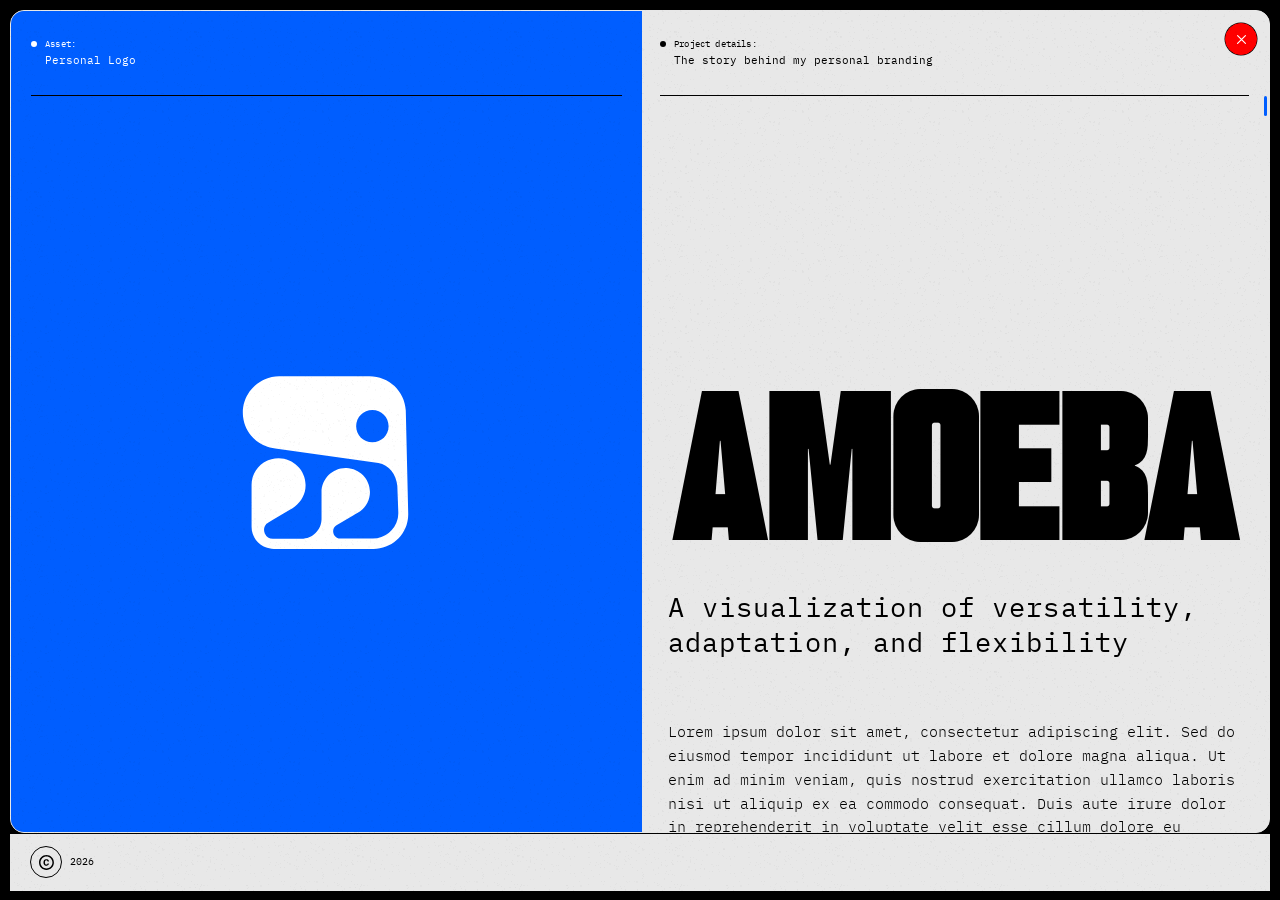
==== commit 7e52ce75: "Polish portfolio UI with theme pill switch, row-hover info tooltips, filter pills, site grain frames" ====
--- a/about.html
+++ b/about.html
@@ -7,10 +7,10 @@
     <link rel="preconnect" href="https://fonts.googleapis.com" />
     <link rel="preconnect" href="https://fonts.gstatic.com" crossorigin />
     <link
-      href="https://fonts.googleapis.com/css2?family=Barlow:wght@300;400;500;700&family=IBM+Plex+Mono:wght@300;400;500&display=swap"
+      href="https://fonts.googleapis.com/css2?family=IBM+Plex+Mono:wght@300;400;500;700&display=swap"
       rel="stylesheet"
     />
-    <link rel="stylesheet" href="styles.css?v=20250728boldine-v1" />
+    <link rel="stylesheet" href="styles.css?v=20260728filter-pill-inset-v1" />
     <script src="theme-init.js?v=20250707cleanup-v1"></script>
     <script src="entry-guard.js"></script>
   </head>
@@ -205,13 +205,18 @@
 
     <div class="copyright-stage" id="copyright-stage" hidden aria-hidden="true"></div>
 
-    <script src="shared.js?v=20250707cleanup-v1"></script>
+    <script src="shared.js?v=20250728copyright-amoeba-v1"></script>
     <script src="fluid-ripple.js?v=20250707fluid-v1"></script>
     <script src="cursor.js?v=20250707cleanup-v1"></script>
     <script src="scrollbar.js"></script>
     <script src="pull-to-refresh.js?v=20250707cleanup-v1"></script>
     <script src="about.js?v=20250728boldine-v1"></script>
-    <script src="copyright.js?v=20250707cleanup-v1"></script>
-    <div class="site-grain" aria-hidden="true"></div>
+    <script src="copyright.js?v=20250728copyright-amoeba-dark-v2"></script>
+    <div class="site-grain" aria-hidden="true">
+      <span class="site-grain__frame"></span>
+      <span class="site-grain__frame"></span>
+      <span class="site-grain__frame"></span>
+      <span class="site-grain__frame"></span>
+    </div>
   </body>
 </html>
--- a/styles.css
+++ b/styles.css
@@ -36,29 +36,31 @@
   --app-border: rgba(0, 0, 0, 0.06);
   --project-number-bg: rgba(0, 0, 0, 0.02);
   --project-number-border: rgba(0, 0, 0, 0.12);
-  --project-number-radius: 6px;
+  --project-number-radius: 0;
   --app-shadow: 0 32px 100px rgba(0, 0, 0, 0.12);
-  --font-sans: 'Barlow', system-ui, sans-serif;
+  --font-sans: 'IBM Plex Mono', monospace;
   --font-mono: 'IBM Plex Mono', monospace;
   --font-display: 'BoldineRegular', sans-serif;
+  --font-display-tracking: -0.03em;
   --font-project-title: 'IBM Plex Mono', monospace;
   --font-project-detail-title: var(--font-display);
   --font-project-subhead: var(--font-sans);
   --font-family-sans: var(--font-sans);
   --font-family-display: var(--font-project-title);
-  --text-size-overline: 10px;
-  --text-size-caption-sm: 9px;
-  --text-size-caption: 11px;
-  --text-size-ui-sm: 12px;
-  --text-size-ui: 13px;
-  --text-size-heading: calc(12px * 1.35);
-  --text-size-subtitle: calc(12px * 1.625);
-  --text-size-project-subhead: clamp(20px, 1.35vw + 14px, 28px);
+  /* Mono scale: each step is 1pt smaller than the previous px values */
+  --text-size-overline: calc(10px - 1pt);
+  --text-size-caption-sm: calc(9px - 1pt);
+  --text-size-caption: calc(11px - 1pt);
+  --text-size-ui-sm: calc(12px - 1pt);
+  --text-size-ui: calc(13px - 1pt);
+  --text-size-heading: calc(12px * 1.35 - 1pt);
+  --text-size-subtitle: calc(12px * 1.625 - 1pt);
+  --text-size-project-subhead: calc(clamp(20px, 1.35vw + 14px, 28px) - 1pt);
   --text-leading-subhead: 1.32;
-  --text-size-prose: calc(13px * 2.25);
-  --text-size-title: clamp(28px, 5vw, calc(19px * 4));
-  --text-size-list: calc(12px * 1.35 - 3px);
-  --text-size-list-meta: calc(10px * 1.2);
+  --text-size-prose: calc(13px * 2.25 - 1pt);
+  --text-size-title: calc(clamp(28px, 5vw, calc(19px * 4)) - 1pt);
+  --text-size-list: calc(12px * 1.35 - 3px - 1pt);
+  --text-size-list-meta: calc(10px * 1.2 - 1pt);
   --text-leading-tight: 1.1;
   --text-leading-snug: 1.15;
   --text-leading-prose: 1.35;
@@ -116,7 +118,7 @@
   --header-height: calc(52px * 1.125);
   --header-padding-inline: 20px;
   --footer-height: calc(44px * 1.125 + 8px);
-  --window-padding: 20px;
+  --window-padding: 10px;
   --window-radius: 14px;
   --app-inner-radius: calc(var(--window-radius) - var(--site-chrome-border-width));
   --metadata-group-radius: 14px;
@@ -161,14 +163,14 @@
   --theme-card-gap: 10px;
   --theme-card-radius: 8px;
   --sticky-header-padding-block: 0;
-  --sticky-header-chrome-pad-top: 6px;
-  --sticky-header-chrome-pad-bottom: 8px;
+  --sticky-header-chrome-pad-top: 7px;
+  --sticky-header-chrome-pad-bottom: 7px;
   --sticky-header-chrome-pad-block: var(--sticky-header-chrome-pad-top);
   --sticky-header-main-pad-block: var(--sticky-header-chrome-pad-top);
   --sticky-header-row-gap: 5px;
   --sticky-header-align-height: 68px;
   --sticky-header-host-stuck-top: -20px;
-  --sticky-project-number-size: 40px;
+  --sticky-project-number-size: 48px;
   --sticky-header-main-row-height: calc(
     var(--sticky-header-chrome-pad-top)
     + var(--sticky-project-number-size)
@@ -194,15 +196,17 @@
   --fluid-ripple-z-index: 99998;
   --fluid-ripple-opacity: 0.72;
   --fluid-ripple-blend-mode: soft-light;
-  --grain-opacity: 0.38;
-  --grain-blend-mode: soft-light;
-  --grain-tile-size: 128px;
+  --grain-opacity: 0.24;
+  --grain-blend-mode: multiply;
+  --grain-tile-size: 160px;
+  --grain-flicker-duration: 2.2s;
 }
 
 [data-theme='dark'] {
   --tooltip-bg: #000000;
   --tooltip-color: #ffffff;
   --tooltip-border: rgba(255, 255, 255, 0.12);
+  --bg-page: #ffffff;
   --bg-app: #000000;
   --bg-header: #000000;
   --bg-sidebar: #000000;
@@ -220,7 +224,8 @@
   --app-border: rgba(255, 255, 255, 0.04);
   --project-number-bg: rgba(255, 255, 255, 0.02);
   --project-number-border: rgba(255, 255, 255, 0.12);
-  --app-shadow: 0 32px 100px rgba(0, 0, 0, 0.4);
+  /* No dark drop-shadow: it grays the pure-white letterbox around .app */
+  --app-shadow: none;
   --divider-color: rgba(255, 255, 255, 0.08);
   --divider-hover: rgba(255, 255, 255, 0.22);
   --brand-green: #00c05a;
@@ -231,7 +236,7 @@
   --window-border: var(--border);
   --site-chrome-border: #ffffff;
   --project-list-fade-color: rgba(0, 0, 0, 0.35);
-  --grain-opacity: 0.48;
+  --grain-opacity: 0.4;
   --grain-blend-mode: soft-light;
   --project-item-tag-border: #ffffff;
   --project-item-tag-shadow: none;
@@ -288,16 +293,18 @@
   --project-list-text-size: var(--text-size-list);
   --project-list-fade-color: rgba(0, 0, 0, 0.1);
   --hero-placeholder-bg: rgba(0, 0, 0, 0.1);
-  --grain-opacity: 0.38;
-  --grain-blend-mode: soft-light;
+  --grain-opacity: 0.24;
+  --grain-blend-mode: multiply;
 }
 
 html {
   height: -webkit-fill-available;
+  background: var(--bg-page);
 }
 
 html, body {
   height: 100%;
+  background: var(--bg-page);
 }
 
 body {
@@ -312,6 +319,28 @@
   -moz-osx-font-smoothing: grayscale;
 }
 
+/* Keep the letterbox/frame pure white; grain + ripple stay inside the app shell */
+@media (min-width: 561px) {
+  [data-theme='dark'] .page-wrapper {
+    background: #ffffff;
+  }
+
+  [data-theme='dark'] .site-grain {
+    inset: var(--window-padding);
+    border-radius: var(--window-radius);
+  }
+
+  [data-theme='dark'] .fluid-ripple-canvas {
+    clip-path: inset(var(--window-padding) round var(--window-radius));
+  }
+
+  /* Full-bleed copyright surface: grain covers the viewport, not the framed shell */
+  [data-theme='dark'] body.copyright-page .site-grain {
+    inset: 0;
+    border-radius: 0;
+  }
+}
+
 @media (prefers-reduced-motion: no-preference) {
   html.is-theme-transitioning *,
   html.is-theme-transitioning *::before,
@@ -328,6 +357,12 @@
     transition-property: none;
   }
 
+  html.is-theme-transitioning .theme-toggle-thumb {
+    transition-property: left, background-color;
+    transition-duration: 0.5s;
+    transition-timing-function: cubic-bezier(0.34, 1.4, 0.64, 1);
+  }
+
   html.is-theme-transitioning .site-grain {
     transition-property: opacity;
     transition-duration: var(--duration-theme);
@@ -341,35 +376,76 @@
   }
 }
 
+/* Newsprint / stop-motion static: sparse black-dot tiles, discrete frame steps */
 .site-grain {
   position: fixed;
-  inset: -100%;
-  width: 300%;
-  height: 300%;
+  inset: 0;
   z-index: var(--grain-z-index);
   pointer-events: none;
   user-select: none;
+  overflow: hidden;
   opacity: var(--grain-opacity);
   mix-blend-mode: var(--grain-blend-mode);
-  background-image: url("assets/grain.png");
+}
+
+.site-grain__frame {
+  position: absolute;
+  inset: 0;
   background-repeat: repeat;
   background-size: var(--grain-tile-size) var(--grain-tile-size);
   background-position: 0 0;
+  opacity: 0;
+}
+
+.site-grain__frame:nth-child(1) {
+  background-image: url("assets/grain-1.png?v=20250728grain-slow-sparse-v1");
+  /* Reduced motion / pre-animation: freeze on one subtle still frame */
+  opacity: 1;
+}
+
+.site-grain__frame:nth-child(2) {
+  background-image: url("assets/grain-2.png?v=20250728grain-slow-sparse-v1");
+}
+
+.site-grain__frame:nth-child(3) {
+  background-image: url("assets/grain-3.png?v=20250728grain-slow-sparse-v1");
+}
+
+.site-grain__frame:nth-child(4) {
+  background-image: url("assets/grain-4.png?v=20250728grain-slow-sparse-v1");
 }
 
 @media (prefers-reduced-motion: no-preference) {
-  .site-grain {
-    animation: site-grain-drift 10s steps(6) infinite;
-  }
-}
-
-@keyframes site-grain-drift {
-  0% {
-    background-position: 0 0;
-  }
-
+  .site-grain__frame {
+    animation: site-grain-flicker var(--grain-flicker-duration) steps(1, end) infinite;
+  }
+
+  .site-grain__frame:nth-child(1) {
+    animation-delay: 0s;
+  }
+
+  .site-grain__frame:nth-child(2) {
+    animation-delay: calc(var(--grain-flicker-duration) * -0.25);
+  }
+
+  .site-grain__frame:nth-child(3) {
+    animation-delay: calc(var(--grain-flicker-duration) * -0.5);
+  }
+
+  .site-grain__frame:nth-child(4) {
+    animation-delay: calc(var(--grain-flicker-duration) * -0.75);
+  }
+}
+
+@keyframes site-grain-flicker {
+  0%,
+  24.999% {
+    opacity: 1;
+  }
+
+  25%,
   100% {
-    background-position: calc(var(--grain-tile-size) * -0.5) calc(var(--grain-tile-size) * 0.35);
+    opacity: 0;
   }
 }
 
@@ -534,10 +610,10 @@
 .project-intro .project-desc {
   font-family: var(--font-project-subhead);
   font-size: calc(var(--text-size-project-subhead) * 1.5);
-  font-weight: var(--text-weight-medium);
+  font-weight: var(--text-weight-regular);
   line-height: var(--text-leading-subhead);
   letter-spacing: var(--text-tracking-project-subhead);
-  text-transform: uppercase;
+  text-transform: none;
   color: #ffffff;
   display: block;
   width: 100%;
@@ -865,11 +941,11 @@
 }
 
 [data-theme='dark'] .header {
-  border-bottom-color: var(--site-chrome-border);
+  border-bottom: var(--border-width) solid var(--site-chrome-border);
 }
 
 [data-theme='dark'] .footer {
-  border-top: var(--site-chrome-border-width) solid var(--site-chrome-border);
+  border-top: var(--border-width) solid var(--site-chrome-border);
 }
 
 [data-theme='dark'] .sidebar-resizer::after,
@@ -945,7 +1021,7 @@
   justify-content: space-between;
   padding: 0 var(--header-padding-inline);
   background: var(--bg-sidebar);
-  border-bottom: 0.5px solid var(--window-border);
+  border-bottom: var(--border-width) solid var(--window-border);
   flex-shrink: 0;
   position: relative;
   z-index: 2;
@@ -1515,7 +1591,7 @@
   bottom: 0;
   left: 50%;
   transform: translateX(-50%);
-  width: 0.5px;
+  width: var(--border-width);
   background: var(--project-item-divider);
   transition: background var(--duration-fast) var(--ease-smooth);
 }
@@ -1622,12 +1698,13 @@
   padding-block: var(--filter-pill-padding-block);
   padding-inline: var(--filter-pill-padding-inline);
   border-radius: calc(20px * 1.25);
+  font-family: var(--font-mono);
+  font-weight: var(--text-weight-regular);
   line-height: 1;
-  font-weight: var(--text-weight-regular);
   color: var(--text-secondary);
   background: transparent;
   border: 1px solid var(--border);
-  box-shadow: none;
+  box-shadow: inset 0 0 0 2px var(--bg-main);
   overflow: visible;
   box-sizing: border-box;
   transition:
@@ -1705,30 +1782,18 @@
 .filter-pill.active:active {
   background: var(--project-item-pressed-bg);
   border-color: transparent;
-  box-shadow: inset 0 0 0 0.5px #000000;
+  box-shadow:
+    inset 0 0 0 0.5px #000000,
+    inset 0 0 0 2.5px var(--bg-main);
 }
 
 .filter-pill.active {
   background: var(--accent);
   border-color: transparent;
   color: #ffffff;
-  box-shadow: inset 0 0 0 0.5px #000000;
-}
-
-.filter-pill-icon {
-  flex-shrink: 0;
-  width: 0;
-  height: var(--icon-size);
-  margin-inline-end: 0;
-  overflow: hidden;
-  opacity: 0;
-  object-fit: contain;
-}
-
-.filter-pill.active .filter-pill-icon {
-  width: var(--icon-size);
-  margin-inline-end: calc(5px * 1.25);
-  opacity: 1;
+  box-shadow:
+    inset 0 0 0 0.5px #000000,
+    inset 0 0 0 2.5px var(--bg-main);
 }
 
 .sidebar-mobile-panel-content {
@@ -2140,45 +2205,22 @@
   flex-shrink: 0;
   width: 30px;
   height: 19px;
+  object-fit: contain;
   opacity: 1;
-  color: #000000;
+}
+
+[data-theme='light'] .project-item--showreel:not(:hover):not(.active) .showreel-item-icon {
+  filter: brightness(0) saturate(100%);
 }
 
 [data-theme='dark'] .project-item--showreel:not(:hover):not(.active) .showreel-item-icon {
-  color: var(--project-item-text-category);
+  filter: brightness(0) saturate(100%) invert(58%) sepia(12%) saturate(748%) hue-rotate(169deg) brightness(92%) contrast(88%);
 }
 
 .project-item--showreel:hover:not(.active) .showreel-item-icon,
 .project-item--showreel.active .showreel-item-icon,
 .project-item--showreel:focus-visible .showreel-item-icon {
-  color: #ffffff;
-}
-
-.showreel-icon-reel-rotator {
-  transform-box: fill-box;
-  transform-origin: center;
-}
-
-.project-item--showreel:hover:not(.active) .showreel-icon-reel-rotator,
-.project-item--showreel.active .showreel-icon-reel-rotator,
-.project-item--showreel:focus-visible .showreel-icon-reel-rotator {
-  animation: showreel-reel-spin 2.8s linear infinite;
-}
-
-@keyframes showreel-reel-spin {
-  from {
-    transform: rotate(0deg);
-  }
-
-  to {
-    transform: rotate(360deg);
-  }
-}
-
-@media (prefers-reduced-motion: reduce) {
-  .project-item--showreel .showreel-icon-reel-rotator {
-    animation: none !important;
-  }
+  filter: brightness(0) invert(1);
 }
 
 .project-item--showreel .showreel-list-preview {
@@ -2262,7 +2304,7 @@
 
 .project-item-name,
 .project-item-category {
-  font-family: var(--font-sans);
+  font-family: var(--font-mono);
   line-height: var(--text-leading-normal);
 }
 
@@ -2578,11 +2620,29 @@
 }
 
 .project-info-tooltip-image {
+  position: relative;
   display: flex;
   aspect-ratio: 16 / 9;
   background: var(--hero-placeholder-bg);
   border-bottom: 0.5px solid var(--tooltip-border);
   overflow: hidden;
+}
+
+.project-info-tooltip-number {
+  position: absolute;
+  top: 8px;
+  right: 8px;
+  z-index: 1;
+  font-family: var(--font-sans);
+  font-size: 11px;
+  font-weight: 500;
+  font-variant-numeric: tabular-nums;
+  letter-spacing: 0.06em;
+  line-height: 1;
+  color: #ffffff;
+  text-indent: 0.06em;
+  pointer-events: none;
+  text-shadow: 0 1px 2px rgba(0, 0, 0, 0.55);
 }
 
 .project-info-tooltip-image .hero-placeholder {
@@ -2814,8 +2874,8 @@
 }
 
 .sticky-header {
-  --sticky-title-size: 18px;
-  --sticky-project-number-size: 40px;
+  --sticky-title-size: 36px;
+  --sticky-project-number-size: 48px;
   --sticky-header-line: var(--detail-line);
   position: absolute;
   top: 0;
@@ -2859,13 +2919,14 @@
 
 .sticky-header .project-number {
   flex-shrink: 0;
+  align-self: center;
   margin: 0;
   --project-number-size: var(--sticky-project-number-size);
   box-shadow: inset 0 0 0 var(--detail-border-width) var(--sticky-header-line);
-  font-family: var(--font-display);
-  font-weight: 800;
+  font-family: var(--font-sans);
+  font-weight: 500;
   font-variant-numeric: tabular-nums;
-  letter-spacing: 0.1em;
+  letter-spacing: 0.06em;
   text-align: center;
   text-indent: 0.06em;
   color: #000000;
@@ -2875,8 +2936,10 @@
   flex: 1 1 auto;
   min-width: 0;
   min-height: 0;
+  height: var(--sticky-project-number-size);
   display: flex;
   align-items: center;
+  align-self: center;
 }
 
 .sticky-header .project-title {
@@ -2884,9 +2947,10 @@
   font-family: var(--font-project-detail-title);
   font-weight: var(--text-weight-bold);
   text-transform: uppercase;
-  letter-spacing: 0.03em;
+  letter-spacing: var(--font-display-tracking);
   flex: 0 1 auto;
   min-width: 0;
+  height: var(--sticky-project-number-size);
   display: block;
   -webkit-box-orient: unset;
   -webkit-line-clamp: unset;
@@ -2894,15 +2958,18 @@
   white-space: nowrap;
   overflow: hidden;
   text-overflow: ellipsis;
-  line-height: 1.2;
+  line-height: var(--sticky-project-number-size);
   padding: 0;
+  box-sizing: border-box;
 }
 
 .sticky-header__actions {
   flex-shrink: 0;
+  align-self: center;
   margin-left: auto;
   display: inline-flex;
   align-items: center;
+  height: var(--sticky-project-number-size);
   gap: 8px;
 }
 
@@ -2995,8 +3062,8 @@
 }
 
 .project-intro .project-number {
-  font-family: var(--font-display);
-  font-weight: 800;
+  font-family: var(--font-sans);
+  font-weight: 500;
   color: #000000;
   letter-spacing: 0.1em;
   border-color: var(--detail-line);
@@ -3045,7 +3112,7 @@
   border-radius: var(--project-number-radius);
   box-shadow: inset 0 0 0 var(--detail-border-width, 0.5px) var(--detail-line);
   background-clip: padding-box;
-  font-size: calc(var(--project-number-size) * 0.48);
+  font-size: calc(var(--project-number-size) * 0.48 - 1pt);
   font-weight: var(--text-weight-regular);
   color: color-mix(in srgb, var(--project-item-text-muted) 85%, transparent);
   letter-spacing: var(--text-tracking-tight);
@@ -3100,7 +3167,7 @@
   font-family: var(--font-project-detail-title);
   font-weight: var(--text-weight-bold);
   text-transform: uppercase;
-  letter-spacing: 0.03em;
+  letter-spacing: var(--font-display-tracking);
   display: block;
   width: max-content;
   max-width: none;
@@ -4026,9 +4093,67 @@
   display: none;
 }
 
-.main.is-showreel-project .project-intro .detail-actions,
 .main.is-showreel-project .sticky-header__actions {
   display: none;
+}
+
+.main.is-showreel-project .project-intro .detail-actions {
+  display: flex;
+  align-items: center;
+  align-self: start;
+  height: var(--detail-number-size);
+}
+
+.main.is-showreel-project .project-intro .detail-actions .project-info-btn,
+.main.is-showreel-project .project-intro .detail-actions .view-toggle {
+  display: none;
+}
+
+.showreel-detail-mark {
+  display: none;
+  align-items: center;
+  justify-content: center;
+  flex-shrink: 0;
+  width: calc(var(--detail-number-size) * 0.72);
+  height: auto;
+  aspect-ratio: 30 / 19;
+  color: var(--text-primary);
+  pointer-events: none;
+}
+
+.main.is-showreel-project .showreel-detail-mark {
+  display: flex;
+}
+
+.showreel-detail-mark__icon {
+  display: block;
+  width: 100%;
+  height: 100%;
+}
+
+.showreel-icon-reel-rotator {
+  transform-box: fill-box;
+  transform-origin: center;
+}
+
+.main.is-showreel-project .showreel-detail-mark .showreel-icon-reel-rotator {
+  animation: showreel-reel-spin 2.8s linear infinite;
+}
+
+@keyframes showreel-reel-spin {
+  from {
+    transform: rotate(0deg);
+  }
+
+  to {
+    transform: rotate(360deg);
+  }
+}
+
+@media (prefers-reduced-motion: reduce) {
+  .main.is-showreel-project .showreel-detail-mark .showreel-icon-reel-rotator {
+    animation: none !important;
+  }
 }
 
 .main.is-logofolio-project .project-info-btn {
@@ -4046,6 +4171,14 @@
 
 .main.is-showreel-project .project-intro .metadata-area--full {
   display: block;
+  border-top: none;
+  /* Quarter the number→title gap so the video sits closer under SHOWREEL */
+  padding-top: calc(var(--project-number-spacing-below) / 4);
+  padding-bottom: calc(var(--project-number-spacing-below) / 4);
+}
+
+.main.is-showreel-project .project-intro .project-desc {
+  margin-bottom: 0;
 }
 
 .main.is-showreel-project .project-intro .project-summary {
@@ -4053,7 +4186,7 @@
   min-width: 100%;
   width: 100%;
   max-width: none;
-  padding-block: var(--project-summary-pad-block);
+  padding-block: 0;
 }
 
 @container project-intro (min-width: 901px) {
@@ -5625,28 +5758,62 @@
 }
 
 .theme-toggle {
+  --theme-toggle-pad: 3px;
+  --theme-toggle-thumb-size: calc(var(--theme-toggle-size) - (var(--theme-toggle-pad) * 2));
+  --theme-toggle-width: calc(var(--theme-toggle-size) * 2.2);
   anchor-name: --theme-toggle;
   position: relative;
-  width: var(--theme-toggle-size);
+  width: var(--theme-toggle-width);
   height: var(--theme-toggle-size);
-  min-width: var(--theme-toggle-size);
+  min-width: var(--theme-toggle-width);
   min-height: var(--theme-toggle-size);
   flex-shrink: 0;
-  display: flex;
+  display: inline-flex;
   align-items: center;
   justify-content: center;
   margin-left: 0;
-  padding: 0;
+  padding: var(--theme-toggle-pad);
   border: 0.5px solid var(--project-item-tag-border);
-  border-radius: 50%;
+  border-radius: 999px;
   background: transparent;
   box-shadow: var(--project-item-tag-shadow);
   line-height: 0;
-  overflow: visible;
+  overflow: hidden;
+  cursor: pointer;
   transition:
     background-color var(--duration-fast) var(--ease-smooth),
     border-color var(--duration-fast) var(--ease-smooth),
     box-shadow var(--duration-fast) var(--ease-smooth);
+}
+
+.theme-toggle:focus-visible {
+  outline: 2px solid var(--accent);
+  outline-offset: 2px;
+}
+
+.theme-toggle-track {
+  position: relative;
+  display: grid;
+  grid-template-columns: 1fr 1fr;
+  align-items: center;
+  width: 100%;
+  height: 100%;
+  pointer-events: none;
+}
+
+.theme-toggle-thumb {
+  position: absolute;
+  top: 50%;
+  left: 0;
+  width: var(--theme-toggle-thumb-size);
+  height: var(--theme-toggle-thumb-size);
+  border-radius: 50%;
+  background: var(--brand-blue);
+  transform: translateY(-50%);
+  transition:
+    left 0.5s cubic-bezier(0.34, 1.4, 0.64, 1),
+    background-color var(--duration-fast) var(--ease-smooth);
+  z-index: 0;
 }
 
 .footer-year {
@@ -5672,126 +5839,105 @@
 }
 
 .theme-icon-stack {
-  position: absolute;
-  top: 50%;
-  left: 50%;
-  opacity: 0;
-  visibility: hidden;
-  pointer-events: none;
+  position: relative;
+  z-index: 1;
+  display: flex;
+  align-items: center;
+  justify-content: center;
+  width: 100%;
+  height: 100%;
+  opacity: 0.45;
   transition:
     opacity var(--duration-fast) var(--ease-smooth),
-    transform var(--duration-fast) var(--ease-smooth),
-    visibility var(--duration-fast) var(--ease-smooth);
-  transform: translate(-50%, -50%) scale(0.82) rotate(-14deg);
-}
-
+    transform var(--duration-fast) var(--ease-smooth);
+}
+
+/* Nudge icons toward the thumb center: each half is wider than the circle,
+   and the thumb is edge-aligned, so grid-centered icons sit slightly off. */
 .theme-icon-stack--sun {
+  width: 100%;
+  height: 100%;
+  transform: translateX(calc(var(--theme-toggle-thumb-size) / 2 - 50%));
+}
+
+.theme-icon-stack--moon {
+  width: 100%;
+  height: 100%;
+  transform: translateX(calc(50% - var(--theme-toggle-thumb-size) / 2));
+}
+
+.theme-icon-img {
+  display: block;
+  object-fit: contain;
+  transition: filter var(--duration-fast) var(--ease-smooth);
+}
+
+.theme-icon-stack--sun .theme-icon-img {
   width: var(--theme-sun-icon-width);
   height: var(--theme-sun-icon-height);
 }
 
-.theme-icon-stack--moon {
+.theme-icon-stack--moon .theme-icon-img {
   width: var(--theme-moon-icon-width);
   height: var(--theme-moon-icon-height);
-  transform: translate(-50%, -50%) scale(0.82) rotate(14deg);
-}
-
-.theme-icon-img {
-  position: absolute;
-  inset: 0;
-  width: 100%;
-  height: 100%;
-  object-fit: contain;
-  display: block;
-  transition: filter var(--duration-fast) var(--ease-smooth);
 }
 
 .theme-icon-img--default {
   opacity: 1;
 }
 
-/* Light mode: sun visible, moon hidden (no bleed) */
+/* Light mode: thumb left (sun), moon black on the right */
+[data-theme='light'] .theme-toggle-thumb {
+  left: 0;
+}
+
 [data-theme='light'] .theme-icon-stack--sun {
   opacity: 1;
-  visibility: visible;
-  transform: translate(-50%, -50%) scale(1) rotate(0deg);
 }
 
 [data-theme='light'] .theme-icon-stack--moon {
-  opacity: 0;
-  visibility: hidden;
-  transform: translate(-50%, -50%) scale(0.82) rotate(14deg);
+  opacity: 1;
 }
 
 [data-theme='light'] .theme-icon-stack--sun .theme-icon-img {
+  filter: brightness(0) invert(1);
+}
+
+[data-theme='light'] .theme-icon-stack--moon .theme-icon-img {
   filter: brightness(0);
 }
 
-/* Light mode hover: blue button, sun → moon morph, white icon */
 [data-theme='light'] .theme-toggle:hover,
 [data-theme='light'] .theme-toggle:focus-visible {
-  background-color: var(--brand-blue);
   border-color: var(--brand-blue);
   box-shadow: none;
 }
 
-[data-theme='light'] .theme-toggle:hover .theme-icon-stack--sun,
-[data-theme='light'] .theme-toggle:focus-visible .theme-icon-stack--sun {
-  opacity: 0;
-  visibility: hidden;
-  transform: translate(-50%, -50%) scale(0.82) rotate(-14deg);
-}
-
-[data-theme='light'] .theme-toggle:hover .theme-icon-stack--moon,
-[data-theme='light'] .theme-toggle:focus-visible .theme-icon-stack--moon {
+/* Dark mode: thumb right (moon), sun white on the left */
+[data-theme='dark'] .theme-toggle-thumb {
+  left: calc(100% - var(--theme-toggle-thumb-size));
+}
+
+[data-theme='dark'] .theme-icon-stack--moon {
   opacity: 1;
-  visibility: visible;
-  transform: translate(-50%, -50%) scale(1) rotate(0deg);
-}
-
-[data-theme='light'] .theme-toggle:hover .theme-icon-stack--moon .theme-icon-img,
-[data-theme='light'] .theme-toggle:focus-visible .theme-icon-stack--moon .theme-icon-img {
+}
+
+[data-theme='dark'] .theme-icon-stack--sun {
+  opacity: 1;
+}
+
+[data-theme='dark'] .theme-icon-stack--moon .theme-icon-img {
   filter: brightness(0) invert(1);
 }
 
-/* Dark mode: moon visible, sun hidden */
-[data-theme='dark'] .theme-icon-stack--moon{
-  opacity: 1;
-  visibility: visible;
-  transform: translate(-50%, -50%) scale(1) rotate(0deg);
-}
-
-[data-theme='dark'] .theme-icon-stack--sun{
-  opacity: 0;
-  visibility: hidden;
-  transform: translate(-50%, -50%) scale(0.82) rotate(-14deg);
-}
-
-/* Dark mode hover: blue button, moon → sun morph, white icon */
+[data-theme='dark'] .theme-icon-stack--sun .theme-icon-img {
+  filter: brightness(0) invert(1);
+}
+
 [data-theme='dark'] .theme-toggle:hover,
-[data-theme='dark'] .theme-toggle:focus-visible{
-  background-color: var(--brand-blue);
+[data-theme='dark'] .theme-toggle:focus-visible {
   border-color: var(--brand-blue);
   box-shadow: none;
-}
-
-[data-theme='dark'] .theme-toggle:hover .theme-icon-stack--moon,
-[data-theme='dark'] .theme-toggle:focus-visible .theme-icon-stack--moon{
-  opacity: 0;
-  visibility: hidden;
-  transform: translate(-50%, -50%) scale(0.82) rotate(14deg);
-}
-
-[data-theme='dark'] .theme-toggle:hover .theme-icon-stack--sun,
-[data-theme='dark'] .theme-toggle:focus-visible .theme-icon-stack--sun{
-  opacity: 1;
-  visibility: visible;
-  transform: translate(-50%, -50%) scale(1) rotate(0deg);
-}
-
-[data-theme='dark'] .theme-toggle:hover .theme-icon-stack--sun .theme-icon-img,
-[data-theme='dark'] .theme-toggle:focus-visible .theme-icon-stack--sun .theme-icon-img{
-  filter: brightness(0) invert(1);
 }
 
 .footer-right {
@@ -5873,7 +6019,7 @@
 }
 
 [data-theme='light'] .footer {
-  border-top: 0.5px solid var(--window-border);
+  border-top: var(--border-width) solid var(--window-border);
 }
 
 [data-theme='light'] .footer-link--download:hover,
@@ -5911,10 +6057,6 @@
 [data-theme='dark'] .view-toggle-btn[aria-pressed='true'] .view-toggle-icon{
   filter: brightness(0);
   opacity: 1;
-}
-
-[data-theme='light'] .filter-pill.active .filter-pill-icon {
-  filter: brightness(0) invert(1);
 }
 
 [data-theme='light'] .view-toggle {
@@ -6021,7 +6163,7 @@
   }
 
   .sticky-header {
-    --sticky-title-size: 16px;
+    --sticky-title-size: 32px;
   }
 
   .metadata-area--full {
@@ -6335,7 +6477,7 @@
 
 @media (max-width: 560px) {
   :root {
-    --window-padding: 20px;
+    --window-padding: 10px;
     --mobile-chrome-padding: 20px;
     --window-radius: 0;
     --content-radius: 0;
@@ -6359,6 +6501,7 @@
     --mobile-footer-chrome-height: var(--footer-height);
   }
 
+  html,
   body {
     background: var(--bg-main);
   }
@@ -6477,7 +6620,7 @@
     min-width: 0;
     justify-content: flex-end;
     flex-wrap: nowrap;
-    font-size: clamp(8px, 2.55vw, 10px);
+    font-size: calc(clamp(8px, 2.55vw, 10px) - 1pt);
   }
 
   .footer-link {
@@ -6529,7 +6672,7 @@
   }
 
   .sticky-header {
-    --sticky-title-size: 13px;
+    --sticky-title-size: 26px;
     --sticky-header-line: var(--border);
     height: var(--sticky-header-fixed-height);
     min-height: var(--sticky-header-fixed-height);
@@ -7514,7 +7657,7 @@
   font-weight: var(--text-weight-bold) !important;
   font-size: unset;
   text-transform: uppercase !important;
-  letter-spacing: 0.03em !important;
+  letter-spacing: var(--font-display-tracking) !important;
   display: block;
   width: max-content;
   max-width: none;
@@ -7553,10 +7696,10 @@
 .about-panel-right .about-story-subhead {
   font-family: var(--font-sans);
   font-size: var(--text-size-project-subhead);
-  font-weight: var(--text-weight-medium);
+  font-weight: var(--text-weight-regular);
   line-height: var(--text-leading-subhead);
   letter-spacing: 0.04em;
-  text-transform: uppercase;
+  text-transform: none;
   color: #ffffff;
   display: block;
   width: 100%;
@@ -8126,7 +8269,7 @@
   font-family: var(--font-project-detail-title);
   font-weight: var(--text-weight-bold);
   text-transform: uppercase;
-  letter-spacing: 0.03em;
+  letter-spacing: var(--font-display-tracking);
   display: flex;
   flex-direction: column;
   align-items: stretch;
@@ -8141,9 +8284,9 @@
   line-clamp: unset;
   word-break: normal;
   overflow-wrap: normal;
-  line-height: 0.82;
-  padding-top: 0.04em;
-  padding-bottom: 0.04em;
+  line-height: 0.9;
+  padding-top: 0.14em;
+  padding-bottom: 0.08em;
   transition: none;
   color: var(--text-primary);
 }
@@ -8153,7 +8296,7 @@
   width: 100%;
   max-width: 100%;
   min-width: 0;
-  overflow: hidden;
+  overflow: visible;
 }
 
 .profile-content .profile-name .project-title-line:first-child .project-title-line__text,
@@ -8169,6 +8312,7 @@
   letter-spacing: inherit;
   text-transform: inherit;
   line-height: inherit;
+  overflow: visible;
   color: inherit;
 }
 
@@ -8369,7 +8513,7 @@
   margin: 0;
   min-width: 0;
   font-family: var(--font-mono);
-  font-size: clamp(28px, 4.5cqw, 42px);
+  font-size: calc(clamp(28px, 4.5cqw, 42px) - 1pt);
   font-weight: 300;
   line-height: 1;
   letter-spacing: 0.16em;
@@ -8993,7 +9137,7 @@
 .landing-orbit-text {
   fill: var(--landing-orbit-text);
   font-family: var(--font-project-title);
-  font-size: 7.25px;
+  font-size: calc(7.25px - 1pt);
   font-weight: 400;
   letter-spacing: calc(0.155em - 2pt);
   text-transform: uppercase;
@@ -9165,7 +9309,7 @@
   background: transparent;
   color: var(--landing-launch-btn-fg);
   font-family: var(--font-project-title);
-  font-size: 13px;
+  font-size: calc(13px - 1pt);
   font-weight: 400;
   letter-spacing: 0.04em;
   line-height: 1;
@@ -10257,7 +10401,7 @@
     font-family: var(--font-project-detail-title) !important;
     font-weight: var(--text-weight-bold) !important;
     text-transform: uppercase !important;
-    letter-spacing: 0.03em !important;
+    letter-spacing: var(--font-display-tracking) !important;
     line-height: 0.82 !important;
     color: var(--text-primary) !important;
     white-space: nowrap !important;
@@ -10271,11 +10415,11 @@
     overflow: visible !important;
     opacity: 1 !important;
     font-family: var(--font-sans) !important;
-    font-size: clamp(18px, 4.6vw, 28px) !important;
-    font-weight: var(--text-weight-medium) !important;
+    font-size: calc(clamp(18px, 4.6vw, 28px) - 1pt) !important;
+    font-weight: var(--text-weight-regular) !important;
     line-height: var(--text-leading-subhead) !important;
     letter-spacing: 0.04em !important;
-    text-transform: uppercase !important;
+    text-transform: none !important;
     color: #ffffff !important;
     margin: 6px 0 0 !important;
     white-space: normal !important;
@@ -10533,7 +10677,9 @@
     background: var(--accent) !important;
     border-color: transparent !important;
     color: #ffffff !important;
-    box-shadow: inset 0 0 0 0.5px #000000 !important;
+    box-shadow:
+      inset 0 0 0 0.5px #000000,
+      inset 0 0 0 2.5px var(--bg-main) !important;
     outline: none !important;
   }
 
@@ -10552,7 +10698,7 @@
     background: transparent !important;
     border-color: var(--border) !important;
     color: var(--text-secondary) !important;
-    box-shadow: none !important;
+    box-shadow: inset 0 0 0 2px var(--bg-main) !important;
     outline: none !important;
   }
 
@@ -10626,55 +10772,12 @@
   [data-theme='light'] .theme-toggle:hover,
   [data-theme='light'] .theme-toggle:focus-visible,
   html:not([data-theme]) .theme-toggle:hover,
-  html:not([data-theme]) .theme-toggle:focus-visible {
-    background-color: transparent !important;
-    border-color: var(--project-item-tag-border) !important;
-    box-shadow: var(--project-item-tag-shadow) !important;
-  }
-
+  html:not([data-theme]) .theme-toggle:focus-visible,
   [data-theme='dark'] .theme-toggle:hover,
   [data-theme='dark'] .theme-toggle:focus-visible {
     background-color: transparent !important;
     border-color: var(--project-item-tag-border) !important;
     box-shadow: var(--project-item-tag-shadow) !important;
-  }
-
-  [data-theme='light'] .theme-toggle:hover .theme-icon-stack--sun,
-  [data-theme='light'] .theme-toggle:focus-visible .theme-icon-stack--sun {
-    opacity: 1 !important;
-    visibility: visible !important;
-    transform: translate(-50%, -50%) scale(1) rotate(0deg) !important;
-  }
-
-  [data-theme='light'] .theme-toggle:hover .theme-icon-stack--moon,
-  [data-theme='light'] .theme-toggle:focus-visible .theme-icon-stack--moon {
-    opacity: 0 !important;
-    visibility: hidden !important;
-    transform: translate(-50%, -50%) scale(0.82) rotate(14deg) !important;
-  }
-
-  [data-theme='light'] .theme-toggle:hover .theme-icon-stack--moon .theme-icon-img,
-  [data-theme='light'] .theme-toggle:focus-visible .theme-icon-stack--moon .theme-icon-img {
-    filter: none !important;
-  }
-
-  [data-theme='dark'] .theme-toggle:hover .theme-icon-stack--moon,
-  [data-theme='dark'] .theme-toggle:focus-visible .theme-icon-stack--moon {
-    opacity: 1 !important;
-    visibility: visible !important;
-    transform: translate(-50%, -50%) scale(1) rotate(0deg) !important;
-  }
-
-  [data-theme='dark'] .theme-toggle:hover .theme-icon-stack--sun,
-  [data-theme='dark'] .theme-toggle:focus-visible .theme-icon-stack--sun {
-    opacity: 0 !important;
-    visibility: hidden !important;
-    transform: translate(-50%, -50%) scale(0.82) rotate(-14deg) !important;
-  }
-
-  [data-theme='dark'] .theme-toggle:hover .theme-icon-stack--sun .theme-icon-img,
-  [data-theme='dark'] .theme-toggle:focus-visible .theme-icon-stack--sun .theme-icon-img {
-    filter: none !important;
   }
 
   body:has(.theme-toggle-wrap:hover) .tooltip--theme {
@@ -11085,6 +11188,10 @@
   overflow: hidden;
 }
 
+body.copyright-page {
+  background: var(--copyright-page-bg, color-mix(in srgb, var(--brand-blue) 28%, #000000));
+}
+
 body.is-copyright-open .main {
   overflow: hidden;
 }
@@ -11122,7 +11229,8 @@
   overflow: hidden;
   padding: 0;
   box-sizing: border-box;
-  background: #000000;
+  background: var(--copyright-page-bg, color-mix(in srgb, var(--brand-blue) 28%, #000000));
+  color: #ffffff;
 }
 
 body.copyright-page > .page-wrapper > .app.app--copyright {
@@ -11132,11 +11240,14 @@
 .copyright-layout {
   --copyright-slide-duration: 0.56s;
   --copyright-slide-ease: cubic-bezier(0.22, 1, 0.36, 1);
+  --copyright-page-bg: color-mix(in srgb, var(--brand-blue) 28%, #000000);
+  --copyright-amoeba-fill: color-mix(in srgb, var(--brand-blue) 18%, #000000);
   position: relative;
   height: 100%;
   min-height: 0;
   overflow: hidden;
-  background: #000000;
+  background: var(--copyright-page-bg);
+  color: #ffffff;
   border-radius: inherit;
   will-change: transform;
   transform: translateY(0);
@@ -11200,74 +11311,37 @@
 .copyright-bg {
   position: absolute;
   inset: 0;
+  z-index: 0;
   overflow: hidden;
-  background: #000000;
-}
-
-.copyright-bg-blob {
+  background: var(--copyright-page-bg, color-mix(in srgb, var(--brand-blue) 28%, #000000));
+  pointer-events: none;
+}
+
+.copyright-amoeba {
   position: absolute;
-  border-radius: 50%;
-  filter: blur(72px);
-  opacity: 0.72;
-  mix-blend-mode: screen;
-  will-change: transform;
-}
-
-.copyright-bg-blob--1 {
-  width: min(62vw, 520px);
-  height: min(62vw, 520px);
-  top: -12%;
-  left: -8%;
-  background: radial-gradient(circle, rgba(0, 94, 255, 0.95) 0%, rgba(0, 94, 255, 0) 68%);
-  animation: copyright-bg-drift-a 22s ease-in-out infinite alternate;
-}
-
-.copyright-bg-blob--2 {
-  width: min(48vw, 420px);
-  height: min(48vw, 420px);
-  bottom: -18%;
-  right: -6%;
-  background: radial-gradient(circle, rgba(0, 72, 210, 0.82) 0%, rgba(0, 72, 210, 0) 70%);
-  animation: copyright-bg-drift-b 18s ease-in-out infinite alternate;
-}
-
-.copyright-bg-blob--3 {
-  width: min(36vw, 320px);
-  height: min(36vw, 320px);
-  top: 38%;
-  left: 42%;
-  background: radial-gradient(circle, rgba(20, 120, 255, 0.55) 0%, rgba(20, 120, 255, 0) 72%);
-  animation: copyright-bg-drift-c 26s ease-in-out infinite alternate;
-}
-
-@keyframes copyright-bg-drift-a {
-  from {
-    transform: translate(0, 0) scale(1);
-  }
-
-  to {
-    transform: translate(8%, 6%) scale(1.14);
-  }
-}
-
-@keyframes copyright-bg-drift-b {
-  from {
-    transform: translate(0, 0) scale(1);
-  }
-
-  to {
-    transform: translate(-10%, -8%) scale(1.1);
-  }
-}
-
-@keyframes copyright-bg-drift-c {
-  from {
-    transform: translate(0, 0) scale(1);
-  }
-
-  to {
-    transform: translate(-6%, 10%) scale(1.18);
-  }
+  inset: 0;
+  display: flex;
+  align-items: center;
+  justify-content: center;
+  pointer-events: none;
+  user-select: none;
+  /* Soft frosted edge; noise lives in the SVG filter on the path */
+  filter: blur(14px);
+  opacity: 1;
+}
+
+.copyright-amoeba-svg {
+  display: block;
+  width: max(190vw, 190vh);
+  height: max(190vw, 190vh);
+  flex-shrink: 0;
+  overflow: visible;
+  shape-rendering: geometricPrecision;
+  color: var(--copyright-amoeba-fill);
+}
+
+.copyright-amoeba-path {
+  fill: var(--copyright-amoeba-fill);
 }
 
 .copyright-close.header-shade-close {
@@ -11311,6 +11385,7 @@
   gap: clamp(20px, 4vw, 56px);
   padding: clamp(48px, 8vh, 96px) 0;
   box-sizing: border-box;
+  color: #ffffff;
 }
 
 .copyright-symbol-wrap {
@@ -11325,7 +11400,7 @@
   font-weight: 800;
   font-size: clamp(96px, 18vw, 240px);
   line-height: 0.82;
-  letter-spacing: -0.04em;
+  letter-spacing: var(--font-display-tracking);
   color: #ffffff;
   user-select: none;
 }
@@ -11357,13 +11432,13 @@
   font-weight: 800;
   font-size: clamp(22px, 2.4vw, 32px);
   line-height: 1;
-  letter-spacing: 0.06em;
+  letter-spacing: var(--font-display-tracking);
   text-transform: uppercase;
   color: #ffffff;
 }
 
 .copyright-panel-desc {
-  color: rgba(255, 255, 255, 0.72);
+  color: #ffffff;
   max-width: 28ch;
 }
 
@@ -11385,7 +11460,7 @@
   justify-content: center;
   min-height: 28px;
   padding: 0 18px;
-  border: 0.5px solid rgba(255, 255, 255, 0.55);
+  border: 0.5px solid #ffffff;
   border-radius: 999px;
   background: transparent;
   color: #ffffff;
@@ -11394,13 +11469,18 @@
   letter-spacing: 0.04em;
   transition:
     background-color var(--duration-fast) var(--ease-smooth),
-    border-color var(--duration-fast) var(--ease-smooth);
+    border-color var(--duration-fast) var(--ease-smooth),
+    text-decoration-color var(--duration-fast) var(--ease-smooth);
 }
 
 .copyright-view-btn:hover,
 .copyright-view-btn:focus-visible {
   background: rgba(255, 255, 255, 0.1);
   border-color: #ffffff;
+  color: #ffffff;
+  text-decoration: underline;
+  text-decoration-color: rgba(255, 255, 255, 0.7);
+  text-underline-offset: 0.18em;
   outline: none;
 }
 
@@ -11420,7 +11500,7 @@
   display: inline-flex;
   align-items: center;
   justify-content: center;
-  border: 0.5px solid rgba(255, 255, 255, 0.75);
+  border: 0.5px solid #ffffff;
   border-radius: 50%;
   color: #ffffff;
   text-decoration: none;
@@ -11433,7 +11513,25 @@
 .copyright-social-btn:focus-visible {
   background: rgba(255, 255, 255, 0.1);
   border-color: #ffffff;
+  color: #ffffff;
   outline: none;
+}
+
+.copyright-layout a {
+  color: #ffffff;
+}
+
+.copyright-layout a:hover,
+.copyright-layout a:focus-visible {
+  color: #ffffff;
+  text-decoration: underline;
+  text-decoration-color: rgba(255, 255, 255, 0.7);
+  text-underline-offset: 0.18em;
+}
+
+.copyright-layout a.copyright-social-btn:hover,
+.copyright-layout a.copyright-social-btn:focus-visible {
+  text-decoration: none;
 }
 
 .copyright-social-btn svg {
@@ -11513,8 +11611,8 @@
 }
 
 @media (prefers-reduced-motion: reduce) {
-  .copyright-bg-blob {
-    animation: none;
+  .copyright-amoeba {
+    filter: blur(14px);
   }
 
   body.is-copyright-entering .copyright-layout,
